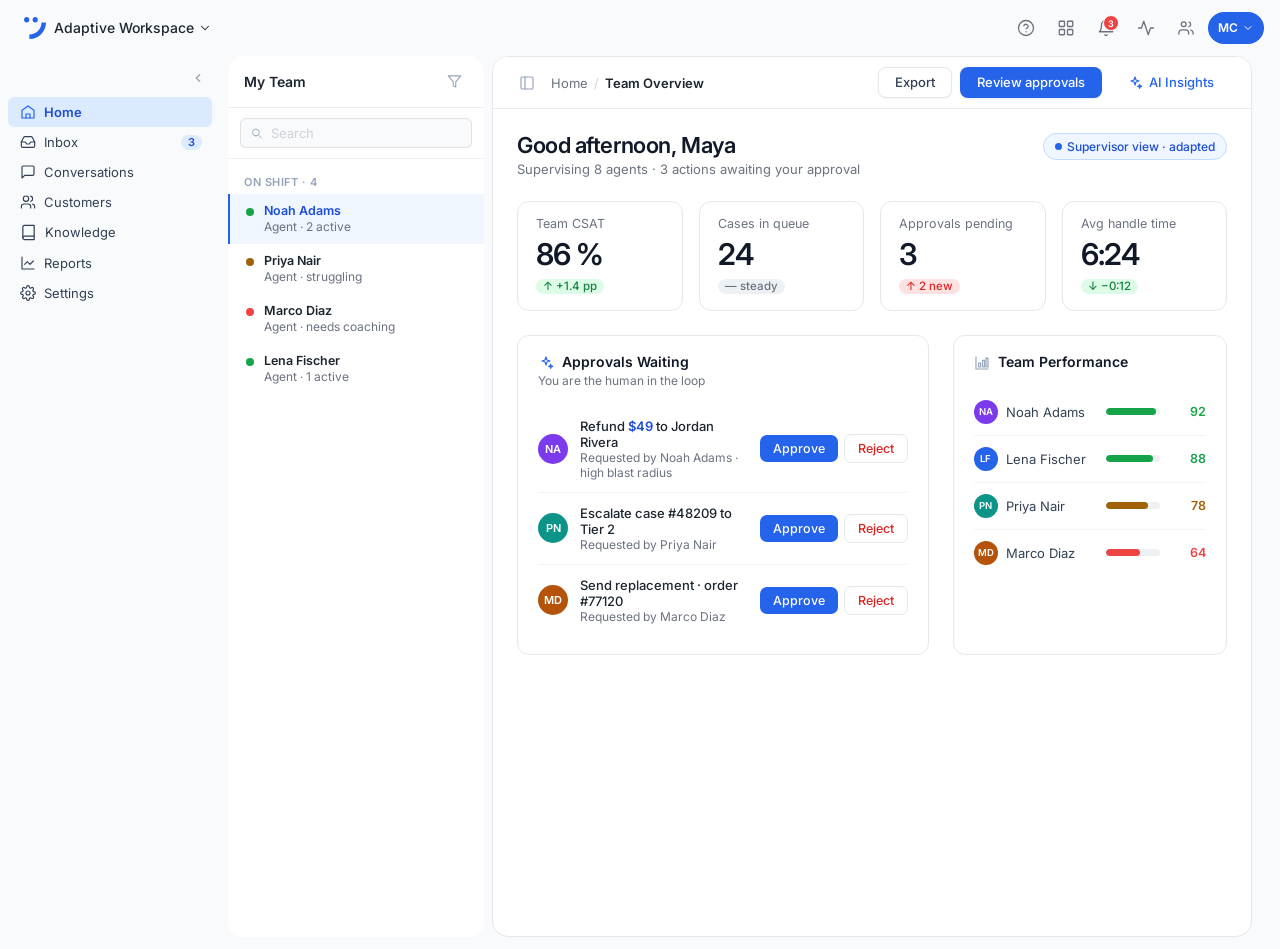
==== prototype/adaptive-workspace-cea.html @ 00467878 "Add UX Master persona + Adaptation Observatory to CEA prototype - prototype/adaptive-workspace-cea.h" ====
<!DOCTYPE html>
<html lang="en">
<head>
<meta charset="UTF-8" />
<meta name="viewport" content="width=device-width, initial-scale=1.0" />
<title>CEA · Adaptive Workspace</title>
<style>
@import url("https://fonts.googleapis.com/css2?family=Inter:wght@400;500;600;700&display=swap");

:root {
  --color-bg-surface-shell: rgb(249,250,251);
  --slate-50:#F8FAFC; --slate-100:#EEF1F4; --slate-200:#E5E7EB; --slate-300:#CBD2D9;
  --slate-400:#94A3B8; --slate-500:#6B7280; --slate-600:#475569; --slate-700:#334155; --slate-800:rgb(29,38,48);
  --blue-50:#EFF6FF; --blue-100:#DBEAFE; --blue-200:#BFDBFE; --blue-400:#60A5FA;
  --blue-600:#2563EB; --blue-700:#1D4ED8; --blue-800:#1E40AF;
  --green-100:#DCFCE7; --green-600:#16A34A; --green-700:#15803D;
  --red-100:#FEE2E2; --red-400:#F87171; --red-500:#EF4444; --red-600:#DC2626;
  --yellow-100:#FEF9C3; --yellow-700:#A16207;
}
*, *::before, *::after { box-sizing: border-box; margin: 0; padding: 0; }
html, body { height: 100%; font-family: Inter, sans-serif; font-size: 13px; line-height: 1.5; background: var(--slate-400); color: var(--slate-800); -webkit-font-smoothing: antialiased; }
@media (prefers-reduced-motion: reduce) { *, *::before, *::after { animation-duration:0.01ms!important; transition-duration:0.01ms!important; } }
.sr-only { position:absolute; width:1px; height:1px; padding:0; margin:-1px; overflow:hidden; clip:rect(0,0,0,0); white-space:nowrap; border:0; }
button { font-family: inherit; }
:focus-visible { outline: none; box-shadow: 0 0 0 2px rgba(37,99,235,0.35); border-radius: 6px; }

/* App shell */
.app { min-height: 100vh; background: var(--color-bg-surface-shell); display: flex; flex-direction: column; }
.topbar { height: 56px; background: var(--color-bg-surface-shell); display: flex; align-items: center; padding: 0 16px; flex-shrink: 0; z-index: 200; }
.topbar-brand { display:flex; align-items:center; gap:8px; cursor:pointer; padding:6px 8px; border-radius:6px; transition:background 80ms; }
.topbar-brand:hover { background: rgba(0,0,0,0.04); }
.topbar-product-name { font: 500 14px/1 Inter; color: var(--slate-800); display:flex; align-items:center; gap:4px; }
.topbar-spacer { flex: 1; }
.topbar-actions { display:flex; align-items:center; gap:4px; }
.tb-btn { width:36px; height:36px; border-radius:8px; border:none; background:transparent; display:flex; align-items:center; justify-content:center; cursor:pointer; color:var(--slate-500); position:relative; transition:background 80ms; }
.tb-btn:hover { background: rgba(0,0,0,0.05); }
.tb-badge { position:absolute; top:5px; right:5px; min-width:16px; height:16px; border-radius:9999px; background:var(--red-500); color:#fff; font:600 9px/16px Inter; text-align:center; border:1.5px solid var(--color-bg-surface-shell); padding:0 3px; }
.tb-avatar { height:32px; border:none; border-radius:9999px; background:var(--blue-600); color:#fff; font:600 12px/32px Inter; padding:0 10px; cursor:pointer; display:flex; align-items:center; gap:4px; transition:background 80ms; }
.tb-avatar:hover { filter: brightness(0.92); }
.tb-avatar svg { transition: transform 140ms cubic-bezier(0.4,0,0.2,1); }
.user-menu.open .tb-avatar svg { transform: rotate(180deg); }

/* User switcher */
.user-menu { position: relative; }
.user-dropdown { position:absolute; top:42px; right:0; width:258px; background:#fff; border:1px solid var(--slate-200); border-radius:12px; box-shadow:0 10px 30px rgba(0,0,0,0.15); padding:6px; z-index:300; opacity:0; transform:translateY(-6px); pointer-events:none; transition:opacity 140ms cubic-bezier(0.4,0,0.2,1), transform 140ms cubic-bezier(0.4,0,0.2,1); }
.user-menu.open .user-dropdown { opacity:1; transform:translateY(0); pointer-events:auto; }
.dd-label { font:600 11px/1 Inter; letter-spacing:0.05em; text-transform:uppercase; color:var(--slate-400); padding:8px 10px 5px; }
.dd-user { display:flex; align-items:center; gap:10px; padding:8px 10px; border-radius:8px; cursor:pointer; border:none; background:none; width:100%; text-align:left; }
.dd-user:hover { background: var(--slate-50); }
.dd-ava { width:34px; height:34px; border-radius:9999px; display:grid; place-items:center; color:#fff; font:600 12px Inter; flex-shrink:0; }
.dd-info { flex:1; min-width:0; display:flex; flex-direction:column; gap:1px; }
.dd-name { font:500 13px/1.3 Inter; color:var(--slate-800); }
.dd-role { font:400 12px/1.3 Inter; color:var(--slate-500); }
.dd-check { color:var(--blue-600); display:none; flex-shrink:0; }
.dd-user.active .dd-check { display:inline-flex; }
.dd-user.active .dd-name { color:var(--blue-700); font-weight:600; }

/* Shell row */
.shell { flex:1; display:flex; overflow:hidden; min-height:0; padding:0 12px 0 0; gap:8px; }
.main-nav-expanded { width:220px; background:var(--color-bg-surface-shell); display:flex; flex-direction:column; padding:8px 0 12px; flex-shrink:0; overflow:hidden; gap:1px; transition:width 220ms cubic-bezier(0.4,0,0.2,1); }
.main-nav-expanded.nav-collapsed { width:56px; }
.main-nav-expanded.nav-collapsed .nav-label { display:none; }
.main-nav-expanded.nav-collapsed .nav-row { justify-content:center; padding:8px 0; margin:0 6px; }
.main-nav-expanded.nav-collapsed .nav-count { display:none; }
.nav-exp-toggle { align-self:flex-end; margin-right:8px; margin-bottom:4px; width:28px; height:28px; border-radius:6px; border:none; background:transparent; color:var(--slate-400); display:flex; align-items:center; justify-content:center; cursor:pointer; transition:background 80ms; }
.nav-exp-toggle:hover { background: rgba(0,0,0,0.05); }
.nav-exp-toggle svg { transition: transform 220ms cubic-bezier(0.4,0,0.2,1); }
.main-nav-expanded.nav-collapsed .nav-exp-toggle { align-self:center; margin-right:0; }
.main-nav-expanded.nav-collapsed .nav-exp-toggle svg { transform: rotate(180deg); }
.nav-row { display:flex; align-items:center; gap:8px; padding:7px 10px 7px 12px; margin:0 8px; border-radius:6px; cursor:pointer; font:400 13px/1 Inter; color:var(--slate-700); transition:background 80ms; border:none; background:transparent; width:calc(100% - 16px); text-align:left; }
.nav-row:hover { background: rgba(0,0,0,0.04); }
.nav-row.active { background:var(--blue-100); color:var(--blue-700); font-weight:600; }
.nav-row.active svg { color: var(--blue-600); }
.nav-row .nav-count { margin-left:auto; font:600 11px/1 Inter; background:var(--blue-100); color:var(--blue-700); padding:2px 7px; border-radius:9999px; }
.nav-row.active .nav-count { background: var(--blue-200); }

/* Secondary nav */
.secondary-nav { width:256px; background:#fff; border-radius:16px; display:flex; flex-direction:column; flex-shrink:0; overflow:hidden; margin-bottom:12px; transition:width 220ms cubic-bezier(0.4,0,0.2,1); }
.secondary-nav.sec-hidden { width:0; margin:0; }
.sec-header { height:52px; padding:0 16px; display:flex; align-items:center; justify-content:space-between; border-bottom:1px solid rgba(0,0,0,0.07); flex-shrink:0; }
.sec-title { font:600 14px/1 Inter; color:var(--slate-800); white-space:nowrap; }
.sec-header-btn { width:28px; height:28px; border-radius:6px; border:none; background:transparent; color:var(--slate-400); display:flex; align-items:center; justify-content:center; cursor:pointer; transition:background 80ms; }
.sec-header-btn:hover { background: rgba(0,0,0,0.05); }
.sec-search { padding:10px 12px; border-bottom:1px solid rgba(0,0,0,0.06); flex-shrink:0; }
.sec-search-inner { display:flex; align-items:center; gap:8px; background:var(--slate-50); border:1px solid rgba(0,0,0,0.1); border-radius:6px; padding:6px 10px; }
.sec-search-inner input { border:none; outline:none; background:transparent; font:400 13px Inter; color:var(--slate-700); width:100%; }
.sec-search-inner input::placeholder { color: var(--slate-300); }
.sec-body { flex:1; overflow-y:auto; padding:8px 0; }
.sec-group { font:600 11px/1 Inter; letter-spacing:0.05em; text-transform:uppercase; color:var(--slate-400); padding:10px 16px 6px; }
.case-item { display:flex; gap:10px; align-items:flex-start; padding:9px 16px; cursor:pointer; transition:background 80ms; border-left:2px solid transparent; }
.case-item:hover { background:var(--slate-50); }
.case-item.active { background:var(--blue-50); border-left-color:var(--blue-600); }
.case-dot { width:8px; height:8px; border-radius:9999px; margin-top:5px; flex-shrink:0; background:var(--slate-300); }
.case-dot.hot { background:var(--red-500); }
.case-dot.warm { background:var(--yellow-700); }
.case-dot.ok { background:var(--green-600); }
.case-main { min-width:0; }
.case-id { font:600 12.5px/1.3 Inter; color:var(--slate-800); }
.case-item.active .case-id { color:var(--blue-700); }
.case-desc { font:400 12px/1.3 Inter; color:var(--slate-500); white-space:nowrap; overflow:hidden; text-overflow:ellipsis; }
.sec-lite { display:flex; align-items:center; gap:8px; padding:9px 16px; font:400 13px Inter; color:var(--slate-700); cursor:pointer; border-left:2px solid transparent; }
.sec-lite:hover { background:var(--slate-50); }
.sec-lite.active { background:var(--blue-50); color:var(--blue-700); font-weight:500; border-left-color:var(--blue-600); }
.sec-lite svg { color:var(--slate-400); flex-shrink:0; }
.sec-lite.active svg { color:var(--blue-600); }

/* Content area */
.content-area { flex:1; display:flex; flex-direction:column; overflow:hidden; min-width:0; background:#fff; border-radius:16px; border:1px solid var(--slate-200); margin-bottom:12px; }
.breadcrumb-bar { height:52px; background:#fff; border-bottom:1px solid rgba(0,0,0,0.08); display:flex; align-items:center; padding:0 20px; gap:10px; flex-shrink:0; }
.panel-toggle-btn { width:28px; height:28px; border-radius:6px; border:none; background:transparent; color:var(--slate-400); display:flex; align-items:center; justify-content:center; cursor:pointer; transition:background 80ms; flex-shrink:0; }
.panel-toggle-btn:hover { background: rgba(0,0,0,0.05); }
.breadcrumb-path { display:flex; align-items:center; gap:6px; font:400 13px Inter; color:var(--slate-500); white-space:nowrap; }
.breadcrumb-path .sep { color:var(--slate-300); }
.breadcrumb-path .current { font-weight:600; color:var(--slate-800); }
.breadcrumb-path a { color:var(--slate-500); text-decoration:none; cursor:pointer; }
.breadcrumb-path a:hover { color: var(--blue-600); }
.breadcrumb-spacer { flex:1; }
.page-actions { display:flex; gap:8px; align-items:center; }
.btn { display:inline-flex; align-items:center; gap:6px; padding:8px 16px; border-radius:8px; font:500 13px/1 Inter; cursor:pointer; transition:background 80ms,border-color 80ms,color 80ms; border:none; white-space:nowrap; }
.btn-outline { background:#fff; color:var(--slate-700); border:1px solid var(--slate-200); box-shadow:0 1px 2px rgba(0,0,0,0.05); }
.btn-outline:hover { background: var(--slate-50); }
.btn-primary { background:var(--blue-600); color:#fff; border:1px solid transparent; box-shadow:0 1px 2px rgba(0,0,0,0.08); }
.btn-primary:hover { background: var(--blue-700); }
.btn-ghost { background:transparent; color:var(--blue-600); border:1px solid transparent; }
.btn-ghost:hover { background: var(--blue-50); }
.btn.applied { background:var(--green-100); color:var(--green-700); border-color:transparent; box-shadow:none; pointer-events:none; }
.content-body { flex:1; overflow-y:auto; padding:24px 24px 32px; }

/* Persona view + morph */
.persona-view { display:flex; flex-direction:column; gap:24px; transition:opacity 180ms cubic-bezier(0.4,0,0.2,1), transform 180ms cubic-bezier(0.4,0,0.2,1); }
.persona-view.morphing { opacity:0; transform:translateY(10px); }

/* Hero */
.hero { display:flex; align-items:flex-start; justify-content:space-between; gap:16px; flex-wrap:wrap; }
.hero h1 { font:600 22px/1.1 Inter; color:#111827; letter-spacing:-0.02em; }
.hero .sub { font:400 13px Inter; color:var(--slate-500); margin-top:4px; }
.ai-badge { display:inline-flex; align-items:center; gap:5px; padding:5px 11px; border-radius:9999px; background:var(--blue-50); color:var(--blue-700); border:1px solid var(--blue-200); font:500 12px Inter; white-space:nowrap; }
.ai-badge .pulse { width:7px; height:7px; border-radius:50%; background:var(--blue-600); animation:pulse 2s cubic-bezier(0.4,0,0.2,1) infinite; }
@keyframes pulse { 0%,100%{opacity:1; transform:scale(1);} 50%{opacity:.35; transform:scale(.6);} }

/* Cards */
.card { background:#fff; border:1px solid var(--slate-200); border-radius:12px; overflow:hidden; }
.card-header { padding:18px 20px 0; display:flex; align-items:flex-start; justify-content:space-between; margin-bottom:4px; }
.card-title { font:600 14px/1.2 Inter; color:#111827; display:flex; align-items:center; gap:8px; }
.card-title .spark { color:var(--blue-600); display:inline-flex; }
.card-sub { font:400 12px Inter; color:var(--slate-500); margin-top:2px; }
.card-body { padding:14px 20px 18px; }
.two-col { display:grid; grid-template-columns:1fr 1fr; gap:24px; }
.two-col-wide { display:grid; grid-template-columns:1.5fr 1fr; gap:24px; }
@media (max-width:1180px){ .two-col, .two-col-wide { grid-template-columns:1fr; } }
.link { color:var(--blue-700); text-decoration:none; cursor:pointer; font:400 12.5px Inter; }
.link:hover { text-decoration:underline; }

/* KPI tiles */
.kpi-row { display:flex; gap:16px; flex-wrap:wrap; }
.kpi-tile { flex:1; min-width:148px; background:#fff; border:1px solid var(--slate-200); border-radius:12px; padding:16px 18px; display:flex; flex-direction:column; }
.kpi-title { font:400 12.5px/1 Inter; color:var(--slate-500); margin-bottom:8px; }
.kpi-value { font:600 30px/1 Inter; letter-spacing:-0.03em; color:#111827; }
.kpi-trend { display:inline-flex; align-items:center; gap:3px; font:500 11.5px/1 Inter; padding:2px 7px; border-radius:9999px; margin-top:10px; align-self:flex-start; }
.kpi-trend.good { background:var(--green-100); color:var(--green-700); }
.kpi-trend.bad { background:var(--red-100); color:var(--red-600); }
.kpi-trend.neutral { background:var(--slate-100); color:var(--slate-500); }

/* Work path */
.wp-stepper { display:flex; gap:12px; flex-wrap:wrap; }
.wp-step { flex:1 1 0; min-width:130px; display:flex; align-items:center; gap:12px; padding:13px 15px; border:1px solid var(--slate-200); border-radius:12px; background:#fff; color:var(--slate-500); text-align:left; cursor:pointer; transition:all 200ms cubic-bezier(0.4,0,0.2,1); }
.wp-marker { width:26px; height:26px; flex-shrink:0; border-radius:50%; display:grid; place-items:center; font:600 12px Inter; border:1.5px solid currentColor; color:var(--slate-400); }
.wp-idx { font:400 11px Inter; color:var(--slate-400); }
.wp-label { font:500 13px/1.25 Inter; }
.wp-step.done .wp-marker { background:var(--green-100); border-color:var(--green-600); color:var(--green-700); }
.wp-step.done .wp-label { color:var(--slate-800); }
.wp-step.active { border-color:var(--blue-600); background:var(--blue-50); box-shadow:inset 0 0 0 1px var(--blue-600); }
.wp-step.active .wp-marker { background:var(--blue-600); border-color:var(--blue-600); color:#fff; }
.wp-step.active .wp-label { color:var(--blue-700); font-weight:600; }

/* Suggestions */
.sg { display:flex; align-items:center; gap:12px; padding:11px 10px; border-radius:10px; transition:background 80ms; }
.sg + .sg { margin-top:2px; }
.sg:hover { background:var(--slate-50); }
.sg-icon { width:36px; height:36px; flex-shrink:0; border-radius:8px; display:grid; place-items:center; background:var(--blue-50); color:var(--blue-600); }
.sg-body { flex:1; min-width:0; }
.sg-title { font:500 13px/1.3 Inter; color:var(--slate-800); }
.sg-meta { font:400 12px/1.3 Inter; color:var(--slate-500); display:flex; align-items:center; gap:5px; }
.sg-meta.good { color:var(--green-700); }
.sg-more { margin-top:8px; padding-left:10px; }

/* Relevant info */
.ir { display:flex; align-items:center; gap:12px; padding:11px 6px; width:100%; text-align:left; background:none; border:none; cursor:pointer; font:400 13px Inter; color:var(--slate-700); transition:background 80ms; border-radius:8px; }
.ir + .ir { border-top:1px solid #F3F4F6; }
.ir:hover { background:var(--slate-50); }
.ir .lead { color:var(--slate-400); display:inline-flex; flex-shrink:0; }
.ir .count { color:var(--slate-400); font-weight:500; }
.ir .chev { margin-left:auto; color:var(--slate-300); display:inline-flex; }

/* Automations */
.au { display:flex; align-items:center; gap:12px; padding:11px 0; }
.au + .au { border-top:1px solid #F3F4F6; }
.au-name { flex:1; font:400 13px Inter; color:var(--slate-700); }
.stx { display:inline-flex; align-items:center; gap:5px; font:500 12px Inter; padding:3px 10px; border-radius:9999px; }
.stx.ok { background:var(--green-100); color:var(--green-700); }
.stx.run { background:var(--blue-50); color:var(--blue-700); }
.spin { display:inline-flex; animation:spin 1.1s linear infinite; }
@keyframes spin { to { transform: rotate(360deg); } }

/* Quick actions */
.qa-grid { display:grid; grid-template-columns:repeat(4,1fr); gap:12px; }
.qa { display:flex; flex-direction:column; align-items:center; gap:8px; padding:15px 8px; border:1px solid var(--slate-200); border-radius:10px; background:#fff; color:var(--slate-700); font:500 12px Inter; cursor:pointer; transition:all 80ms; }
.qa svg { color:var(--blue-600); }
.qa:hover { border-color:var(--blue-600); background:var(--blue-50); transform:translateY(-1px); }

/* Approvals */
.apr { display:flex; align-items:center; gap:12px; padding:12px 0; }
.apr + .apr { border-top:1px solid #F3F4F6; }
.apr-ava { width:30px; height:30px; border-radius:9999px; display:grid; place-items:center; color:#fff; font:600 11px Inter; flex-shrink:0; }
.apr-body { flex:1; min-width:0; }
.apr-title { font:500 13px Inter; color:var(--slate-800); }
.apr-title b { color:var(--blue-700); font-weight:600; }
.apr-meta { font:400 12px Inter; color:var(--slate-500); }
.apr-actions { display:flex; gap:6px; flex-shrink:0; align-items:center; }
.apr-decided { font:500 12px Inter; padding:4px 11px; border-radius:9999px; }
.apr-decided.ok { background:var(--green-100); color:var(--green-700); }
.apr-decided.no { background:var(--red-100); color:var(--red-600); }
.btn-sm { padding:6px 13px; font:500 12.5px Inter; border-radius:7px; border:none; cursor:pointer; }
.btn-approve { background:var(--blue-600); color:#fff; }
.btn-approve:hover { background:var(--blue-700); }
.btn-reject { background:#fff; color:var(--red-600); border:1px solid var(--slate-200); }
.btn-reject:hover { background:var(--red-100); }

/* Team performance */
.team-row { display:flex; align-items:center; gap:12px; padding:11px 0; }
.team-row + .team-row { border-top:1px solid #F3F4F6; }
.team-name { flex:0 0 120px; display:flex; align-items:center; gap:8px; font:400 13px Inter; color:var(--slate-700); white-space:nowrap; }
.team-ava { width:24px; height:24px; border-radius:9999px; display:grid; place-items:center; color:#fff; font:600 9.5px Inter; flex-shrink:0; }
.team-bar-bg { flex:1; height:7px; background:var(--slate-100); border-radius:9999px; overflow:hidden; }
.team-bar-fill { height:100%; border-radius:9999px; }
.team-score { flex:0 0 34px; text-align:right; font:600 12.5px Inter; }

/* Chart + topics */
.chart-legend { display:flex; gap:16px; margin-bottom:10px; }
.legend-item { display:flex; align-items:center; gap:5px; font:400 12px Inter; color:var(--slate-500); }
.legend-dot { width:10px; height:10px; border-radius:9999px; }
.topic-list { display:flex; flex-direction:column; gap:11px; }
.topic-row { display:flex; align-items:center; gap:10px; }
.topic-name { font:400 12.5px Inter; color:var(--slate-700); flex:0 0 120px; white-space:nowrap; overflow:hidden; text-overflow:ellipsis; }
.topic-bar-bg { flex:1; height:7px; background:var(--slate-100); border-radius:9999px; overflow:hidden; }
.topic-bar-fill { height:100%; border-radius:9999px; background:var(--blue-400); }
.topic-count { font:400 11.5px Inter; color:var(--slate-400); flex:0 0 44px; text-align:right; }
.topic-delta { font:500 11px Inter; padding:1.5px 6px; border-radius:9999px; }
.topic-delta.up { background:var(--red-100); color:var(--red-600); }
.topic-delta.dn { background:var(--green-100); color:var(--green-700); }
.topic-delta.flat { background:var(--slate-100); color:var(--slate-500); }

/* Interactions table */
table { width:100%; border-collapse:collapse; }
th { font:500 11px/1 Inter; color:var(--slate-500); text-align:left; padding:0 12px 10px; border-bottom:1px solid var(--slate-200); text-transform:uppercase; letter-spacing:0.05em; }
td { font:400 13px/1.4 Inter; color:var(--slate-700); padding:11px 12px; border-bottom:1px solid #F3F4F6; }
tr:last-child td { border-bottom:none; }
.snt { display:inline-flex; align-items:center; padding:2px 9px; border-radius:9999px; font:500 11.5px Inter; }
.snt-pos { background:var(--green-100); color:var(--green-700); }
.snt-neg { background:var(--red-100); color:var(--red-600); }
.snt-neu { background:var(--slate-100); color:var(--slate-500); }
.qab { display:inline-flex; padding:2px 8px; border-radius:6px; font:500 12px Inter; }
.qab-hi { background:var(--green-100); color:var(--green-700); }
.qab-mid { background:var(--yellow-100); color:var(--yellow-700); }
.qab-lo { background:var(--red-100); color:var(--red-600); }
.mono { font-family: ui-monospace, Menlo, monospace; color:var(--blue-700); }

/* Admin config */
.cfg { display:flex; align-items:center; gap:16px; padding:14px 0; }
.cfg + .cfg { border-top:1px solid #F3F4F6; }
.cfg-body { flex:1; min-width:0; }
.cfg-title { font:500 13px Inter; color:var(--slate-800); }
.cfg-desc { font:400 12px Inter; color:var(--slate-500); margin-top:1px; }
.switch { width:38px; height:22px; border-radius:9999px; background:var(--slate-300); border:none; position:relative; cursor:pointer; flex-shrink:0; transition:background 140ms; }
.switch::after { content:""; position:absolute; top:2px; left:2px; width:18px; height:18px; border-radius:50%; background:#fff; transition:transform 140ms; box-shadow:0 1px 2px rgba(0,0,0,0.2); }
.switch.on { background:var(--blue-600); }
.switch.on::after { transform:translateX(16px); }
.seg { display:inline-flex; background:var(--slate-100); border-radius:8px; padding:2px; gap:2px; flex-shrink:0; }
.seg-btn { border:none; background:none; padding:5px 10px; border-radius:6px; font:500 12px Inter; color:var(--slate-600); cursor:pointer; white-space:nowrap; }
.seg-btn.on { background:#fff; color:var(--blue-700); box-shadow:0 1px 2px rgba(0,0,0,0.08); }
.role-tag { font:500 11.5px Inter; padding:2px 9px; border-radius:9999px; background:var(--slate-100); color:var(--slate-600); }

/* AI panel */
.ai-panel { width:320px; background:#fff; border-radius:16px; display:flex; flex-direction:column; flex-shrink:0; overflow:hidden; margin-bottom:12px; transition:width 220ms cubic-bezier(0.4,0,0.2,1); }
.ai-panel.ai-hidden { width:0; margin:0; }
.ai-panel-header { height:52px; padding:0 16px; display:flex; align-items:center; justify-content:space-between; border-bottom:1px solid rgba(0,0,0,0.08); flex-shrink:0; }
.ai-panel-title { font:600 14px/1 Inter; color:var(--slate-800); }
.ai-panel-close { width:28px; height:28px; border-radius:6px; border:none; background:transparent; color:var(--slate-400); display:flex; align-items:center; justify-content:center; cursor:pointer; }
.ai-panel-close:hover { background: rgba(0,0,0,0.05); }
.ai-chat { flex:1; padding:14px; display:flex; flex-direction:column; gap:10px; overflow-y:auto; }
.ai-msg-user { align-self:flex-end; max-width:80%; background:var(--blue-100); color:var(--slate-800); border-radius:12px 12px 2px 12px; padding:10px 12px; font:400 12.5px/1.5 Inter; }
.ai-msg-bot { align-self:flex-start; max-width:88%; display:flex; gap:8px; }
.ai-bot-icon { width:24px; height:24px; border-radius:6px; background:var(--blue-600); display:flex; align-items:center; justify-content:center; color:#fff; flex-shrink:0; margin-top:2px; }
.ai-msg-bot-text { background:var(--slate-50); border:1px solid rgba(0,0,0,0.07); border-radius:2px 12px 12px 12px; padding:10px 12px; font:400 12.5px/1.5 Inter; color:var(--slate-700); }
.ai-composer { padding:12px 14px; border-top:1px solid rgba(0,0,0,0.07); flex-shrink:0; }
.ai-composer-inner { display:flex; align-items:center; gap:8px; border:1px solid rgba(0,0,0,0.14); border-radius:8px; padding:8px 12px; background:#fff; }
.ai-composer-inner input { flex:1; border:none; outline:none; font:400 13px Inter; color:var(--slate-700); background:transparent; }
.ai-composer-inner input::placeholder { color: var(--slate-300); }
.ai-send-btn { width:30px; height:30px; border-radius:6px; border:none; background:var(--blue-600); color:#fff; display:flex; align-items:center; justify-content:center; cursor:pointer; flex-shrink:0; }
.ai-send-btn:hover { background: var(--blue-700); }

/* Generic list rows (tab views) */
.li { display:flex; align-items:center; gap:12px; padding:12px 4px; }
.li + .li { border-top:1px solid #F3F4F6; }
.li-ava { width:32px; height:32px; border-radius:9999px; display:grid; place-items:center; color:#fff; font:600 11px Inter; flex-shrink:0; }
.li-ib { width:32px; height:32px; border-radius:8px; display:grid; place-items:center; background:var(--blue-50); color:var(--blue-600); flex-shrink:0; }
.li-body { flex:1; min-width:0; }
.li-title { font:500 13px/1.3 Inter; color:var(--slate-800); }
.li-meta { font:400 12px/1.3 Inter; color:var(--slate-500); }
.li-right { font:400 12px Inter; color:var(--slate-400); flex-shrink:0; text-align:right; }

/* Shared-file split view */
.tb-btn.on { background: var(--blue-100); color: var(--blue-700); }
.content-body.shared { padding:0; overflow:hidden; }
.content-body.shared .persona-view { height:100%; gap:0; }
.shared { display:flex; flex-direction:column; height:100%; }
.shared-bar { display:flex; align-items:center; gap:16px; padding:11px 20px; border-bottom:1px solid var(--slate-200); background:var(--blue-50); flex-wrap:wrap; flex-shrink:0; }
.shared-file { font:600 13px Inter; color:var(--slate-800); display:flex; align-items:center; gap:8px; }
.shared-file svg { color:var(--blue-600); }
.shared-caption { flex:1; text-align:center; font:600 12.5px Inter; color:var(--blue-700); min-width:180px; }
.shared-present { display:flex; align-items:center; }
.shared-present .pa { width:26px; height:26px; border-radius:9999px; display:grid; place-items:center; color:#fff; font:600 10px Inter; border:2px solid var(--blue-50); }
.split { flex:1; display:flex; overflow:hidden; min-height:0; }
.split-pane { flex:1; min-width:0; display:flex; flex-direction:column; border-right:1px solid var(--slate-200); }
.split-pane:last-child { border-right:none; }
.pane-presence { height:48px; display:flex; align-items:center; gap:10px; padding:0 18px; border-bottom:1px solid var(--slate-200); background:#fff; flex-shrink:0; }
.presence-avatars { display:flex; }
.presence-avatars .pa { width:26px; height:26px; border-radius:9999px; display:grid; place-items:center; color:#fff; font:600 10px Inter; border:2px solid #fff; }
.presence-avatars .pa + .pa { margin-left:-8px; }
.presence-avatars .pa.dim { opacity:0.38; }
.pane-who { font:600 12.5px Inter; color:var(--slate-800); }
.pane-who span { font-weight:400; color:var(--slate-500); }
.pane-role-tag { margin-left:auto; display:inline-flex; align-items:center; gap:4px; font:500 11px Inter; padding:3px 9px; border-radius:9999px; }
.pane-body { flex:1; overflow-y:auto; padding:18px; display:flex; flex-direction:column; gap:14px; background:var(--color-bg-surface-shell); }
.pcard { border:1px solid var(--slate-200); border-radius:10px; padding:14px 16px; background:#fff; }
.pcard-title { font:600 12.5px Inter; color:#111827; margin-bottom:10px; display:flex; align-items:center; gap:6px; }
.pcard-title .spark { color:var(--blue-600); display:inline-flex; }
.mini-kpis { display:grid; grid-template-columns:repeat(2,1fr); gap:10px; }
.mini-kpi { border:1px solid var(--slate-200); border-radius:10px; padding:11px 13px; background:#fff; }
.mini-kpi .v { font:600 20px/1 Inter; color:#111827; }
.mini-kpi .l { font:400 11.5px Inter; color:var(--slate-500); margin-top:4px; }
@media (max-width:820px){ .split{flex-direction:column; overflow-y:auto} .split-pane{border-right:none; border-bottom:1px solid var(--slate-200)} }

/* Telemetry · Live Signal panel */
.tele-panel { width:330px; background:#fff; border-radius:16px; display:flex; flex-direction:column; flex-shrink:0; overflow:hidden; margin-bottom:12px; transition:width 220ms cubic-bezier(0.4,0,0.2,1); }
.tele-panel.tele-hidden { width:0; margin:0; }
.tele-header { height:52px; padding:0 16px; display:flex; align-items:center; justify-content:space-between; border-bottom:1px solid rgba(0,0,0,0.08); flex-shrink:0; }
.tele-title { font:600 14px/1 Inter; color:var(--slate-800); display:flex; align-items:center; gap:8px; white-space:nowrap; }
.tele-title .live { width:8px; height:8px; border-radius:50%; background:var(--green-600); animation:pulse 1.6s cubic-bezier(0.4,0,0.2,1) infinite; }
.tele-close { width:28px; height:28px; border-radius:6px; border:none; background:transparent; color:var(--slate-400); display:flex; align-items:center; justify-content:center; cursor:pointer; }
.tele-close:hover { background:rgba(0,0,0,0.05); }
.tele-counters { padding:14px; display:flex; flex-direction:column; gap:10px; border-bottom:1px solid rgba(0,0,0,0.06); flex-shrink:0; }
.ti-tile { border:1px solid var(--slate-200); border-radius:12px; padding:12px 16px; text-align:center; }
.ti-tile.bump { animation:tibump 420ms cubic-bezier(0.4,0,0.2,1); }
@keyframes tibump { 0%{transform:scale(1)} 40%{transform:scale(1.05)} 100%{transform:scale(1)} }
.ti-label { font:600 11px/1 Inter; letter-spacing:0.06em; text-transform:uppercase; color:var(--slate-400); }
.ti-value { font:600 42px/1 Inter; color:var(--blue-700); letter-spacing:-0.03em; margin:6px 0 4px; }
.ti-sub { font:400 11px/1.3 Inter; color:var(--slate-400); }
.tele-mini { display:grid; grid-template-columns:1fr 1fr; gap:10px; }
.tele-box { border:1px solid var(--slate-200); border-radius:10px; padding:10px 12px; }
.tele-box .l { font:600 10px/1 Inter; letter-spacing:0.05em; text-transform:uppercase; color:var(--slate-400); margin-bottom:8px; }
.aer-bars { display:flex; height:8px; border-radius:9999px; overflow:hidden; background:var(--slate-100); }
.aer-a{ background:var(--green-600); } .aer-e{ background:var(--yellow-700); } .aer-r{ background:var(--red-500); }
.aer-legend { margin-top:7px; font:600 11px Inter; color:var(--slate-500); }
.adapt-val { font:600 22px/1 Inter; color:#111827; }
.autonomy-chip { display:flex; align-items:center; justify-content:center; gap:6px; padding:8px; border-radius:9999px; font:600 11px Inter; letter-spacing:0.04em; text-transform:uppercase; transition:background 200ms; }
.autonomy-chip.req { background:var(--slate-100); color:var(--slate-600); }
.autonomy-chip.notify { background:var(--green-100); color:var(--green-700); }
.tele-stream { flex:1; overflow-y:auto; padding:8px 14px 14px; }
.tele-streamlabel { font:600 10px/1 Inter; letter-spacing:0.06em; text-transform:uppercase; color:var(--slate-400); padding:8px 0; position:sticky; top:0; background:#fff; }
.ev { display:flex; align-items:center; gap:9px; padding:7px 0; border-bottom:1px solid #F6F7F8; animation:evin 320ms cubic-bezier(0.4,0,0.2,1); }
@keyframes evin { from{opacity:0; transform:translateX(-6px)} to{opacity:1; transform:none} }
.ev-dot { width:7px; height:7px; border-radius:50%; flex-shrink:0; }
.ev-name { font:500 12px/1.2 Inter; color:var(--slate-800); }
.ev-comp { font:400 11px/1.2 Inter; color:var(--slate-500); }
.ev-user { font:700 8.5px Inter; padding:2px 6px; border-radius:9999px; color:#fff; flex-shrink:0; }
.ev-time { font:400 10px Inter; color:var(--slate-400); flex-shrink:0; min-width:26px; text-align:right; }

/* Toast */
.toast-wrap { position:fixed; bottom:24px; left:50%; transform:translateX(-50%); display:flex; flex-direction:column; gap:8px; z-index:500; align-items:center; }
.toast { display:flex; align-items:center; gap:12px; background:var(--slate-800); color:#fff; padding:11px 12px 11px 16px; border-radius:10px; font:400 13px Inter; box-shadow:0 8px 24px rgba(0,0,0,0.22); animation:toastIn 260ms cubic-bezier(0.4,0,0.2,1); }
.toast .ok { color:#5AC368; display:inline-flex; }
.toast .undo { background:rgba(255,255,255,0.14); color:#fff; border:none; padding:5px 12px; border-radius:6px; font:600 12px Inter; cursor:pointer; }
.toast .undo:hover { background: rgba(255,255,255,0.26); }
@keyframes toastIn { from{opacity:0; transform:translateY(12px);} to{opacity:1; transform:translateY(0);} }
.toast.out { animation:toastOut 220ms cubic-bezier(0.4,0,0.2,1) forwards; }
@keyframes toastOut { to { opacity:0; transform:translateY(12px); } }
</style>
</head>
<body>
<h2 class="sr-only">CEA Adaptive Workspace — the interface reshapes itself per person; switch users from the top-right avatar to see the supervisor, agent, analyst, and admin views.</h2>

<div class="app">
  <header class="topbar">
    <div class="topbar-brand">
      <svg width="22" height="22" viewBox="0 0 57.381 57.108" fill="rgb(37,99,235)" aria-hidden="true"><path fill-rule="evenodd" d="M 56.689 13.897 C 57.04 13.898 57.321 14.159 57.354 14.496 C 57.37 14.554 57.382 14.614 57.381 14.677 C 57.021 37.915 38.064 56.752 14.677 57.108 C 14.327 57.112 14.039 56.845 14.006 56.505 C 13.991 56.45 13.981 56.392 13.981 56.332 L 13.981 46.15 C 13.982 45.787 14.279 45.493 14.646 45.485 C 31.655 45.137 45.424 31.454 45.776 14.555 C 45.784 14.187 46.078 13.894 46.445 13.894 L 56.689 13.897 Z M 6.992 0 C 10.854 0 13.984 3.111 13.984 6.945 C 13.984 10.78 10.854 13.89 6.992 13.891 C 3.13 13.891 0 10.78 0 6.945 C 0 3.111 3.13 0 6.992 0 Z M 29.292 0 C 33.154 0 36.284 3.111 36.284 6.945 C 36.284 10.78 33.154 13.891 29.292 13.891 C 25.43 13.891 22.3 10.78 22.3 6.945 C 22.3 3.111 25.43 0 29.292 0 Z"/></svg>
      <span class="topbar-product-name">Adaptive Workspace<svg width="14" height="14" viewBox="0 0 24 24" fill="none" stroke="currentColor" stroke-width="1.75" stroke-linecap="round" stroke-linejoin="round" aria-hidden="true"><path d="M6 9l6 6 6-6"/></svg></span>
    </div>
    <div class="topbar-spacer"></div>
    <div class="topbar-actions">
      <button class="tb-btn" aria-label="Help"><svg width="18" height="18" viewBox="0 0 24 24" fill="none" stroke="currentColor" stroke-width="1.75" stroke-linecap="round" stroke-linejoin="round"><circle cx="12" cy="12" r="10"/><path d="M9.09 9a3 3 0 0 1 5.83 1c0 2-3 3-3 3M12 17h.01"/></svg></button>
      <button class="tb-btn" aria-label="Apps"><svg width="18" height="18" viewBox="0 0 24 24" fill="none" stroke="currentColor" stroke-width="1.75" stroke-linecap="round" stroke-linejoin="round"><rect x="3" y="3" width="7" height="7" rx="1"/><rect x="14" y="3" width="7" height="7" rx="1"/><rect x="3" y="14" width="7" height="7" rx="1"/><rect x="14" y="14" width="7" height="7" rx="1"/></svg></button>
      <button class="tb-btn" aria-label="Notifications"><svg width="18" height="18" viewBox="0 0 24 24" fill="none" stroke="currentColor" stroke-width="1.75" stroke-linecap="round" stroke-linejoin="round"><path d="M18 8a6 6 0 1 0-12 0c0 7-3 9-3 9h18s-3-2-3-9M13.73 21a2 2 0 0 1-3.46 0"/></svg><span class="tb-badge">3</span></button>
      <button class="tb-btn" id="teleBtn" aria-label="Live signal telemetry" title="Live signal · telemetry"><svg width="18" height="18" viewBox="0 0 24 24" fill="none" stroke="currentColor" stroke-width="1.75" stroke-linecap="round" stroke-linejoin="round"><polyline points="22 12 18 12 15 21 9 3 6 12 2 12"/></svg></button>
      <button class="tb-btn shared-file-btn" id="sharedBtn" aria-label="Shared file view" title="Shared file view"><svg width="18" height="18" viewBox="0 0 24 24" fill="none" stroke="currentColor" stroke-width="1.75" stroke-linecap="round" stroke-linejoin="round"><circle cx="9" cy="7" r="3.2"/><path d="M2.5 20v-1.5a4 4 0 0 1 4-4h5a4 4 0 0 1 4 4V20"/><path d="M16 4.2a3.2 3.2 0 0 1 0 6.1"/><path d="M21.5 20v-1.5a4 4 0 0 0-3-3.8"/></svg></button>
      <div class="user-menu" id="userMenu">
        <button class="tb-avatar" id="userBtn" aria-haspopup="menu" aria-expanded="false" title="Switch user"><span id="userInitials">MC</span><svg width="12" height="12" viewBox="0 0 24 24" fill="none" stroke="currentColor" stroke-width="2" stroke-linecap="round" stroke-linejoin="round" aria-hidden="true"><path d="M6 9l6 6 6-6"/></svg></button>
        <div class="user-dropdown" id="userDropdown" role="menu" aria-label="Switch user"></div>
      </div>
    </div>
  </header>

  <div class="shell">
    <nav class="main-nav-expanded" aria-label="Primary">
      <button class="nav-exp-toggle" title="Collapse navigation" aria-label="Collapse navigation"><svg width="14" height="14" viewBox="0 0 24 24" fill="none" stroke="currentColor" stroke-width="2" stroke-linecap="round" stroke-linejoin="round"><path d="M15 6l-6 6 6 6"/></svg></button>
      <div id="navItems"></div>
    </nav>

    <aside class="secondary-nav" aria-label="Context panel">
      <div class="sec-header"><span class="sec-title" id="secTitle">My Queue</span><button class="sec-header-btn" title="Filter" aria-label="Filter"><svg width="15" height="15" viewBox="0 0 24 24" fill="none" stroke="currentColor" stroke-width="1.75" stroke-linecap="round" stroke-linejoin="round"><path d="M22 3H2l8 9.46V19l4 2v-8.54L22 3z"/></svg></button></div>
      <div class="sec-search"><div class="sec-search-inner"><svg width="13" height="13" viewBox="0 0 24 24" fill="none" stroke="var(--slate-400)" stroke-width="1.75" stroke-linecap="round" stroke-linejoin="round"><path d="M21 21l-4.35-4.35M10 17a7 7 0 1 0 0-14 7 7 0 0 0 0 14z"/></svg><input type="text" id="secSearch" placeholder="Search" aria-label="Search" /></div></div>
      <div class="sec-body" id="secBody"></div>
    </aside>

    <div class="content-area">
      <div class="breadcrumb-bar">
        <button class="panel-toggle-btn" title="Toggle side panel" aria-label="Toggle side panel"><svg width="16" height="16" viewBox="0 0 24 24" fill="none" stroke="currentColor" stroke-width="1.75" stroke-linecap="round" stroke-linejoin="round"><rect x="3" y="3" width="18" height="18" rx="2"/><path d="M9 3v18"/></svg></button>
        <div class="breadcrumb-path" id="breadcrumbPath"></div>
        <div class="breadcrumb-spacer"></div>
        <div class="page-actions" id="pageActions"></div>
      </div>
      <div class="content-body"><div class="persona-view" id="personaView"></div></div>
    </div>

    <aside class="ai-panel ai-hidden" aria-label="AI insights">
      <div class="ai-panel-header"><div style="display:flex;align-items:center;gap:8px"><svg width="16" height="16" viewBox="0 0 24 24" fill="none" stroke="var(--blue-600)" stroke-width="1.75" stroke-linecap="round" stroke-linejoin="round"><path d="M12 3l1.5 4.5L18 9l-4.5 1.5L12 15l-1.5-4.5L6 9l4.5-1.5zM19 14l.8 2.4L22 17l-2.2.6L19 20l-.8-2.4L16 17l2.2-.6z"/></svg><span class="ai-panel-title">AI Insights</span></div><button class="ai-panel-close" title="Close AI panel" aria-label="Close AI panel"><svg width="16" height="16" viewBox="0 0 24 24" fill="none" stroke="currentColor" stroke-width="2" stroke-linecap="round" stroke-linejoin="round"><path d="M18 6L6 18M6 6l12 12"/></svg></button></div>
      <div class="ai-chat" id="aiChat"></div>
      <div class="ai-composer"><div class="ai-composer-inner"><input type="text" id="aiInput" placeholder="Ask AI…" aria-label="Ask AI" /><button class="ai-send-btn" id="aiSend" aria-label="Send"><svg width="14" height="14" viewBox="0 0 24 24" fill="none" stroke="currentColor" stroke-width="2" stroke-linecap="round" stroke-linejoin="round"><path d="M22 2L11 13M22 2L15 22l-4-9-9-4 20-7z"/></svg></button></div></div>
    </aside>

    <aside class="tele-panel tele-hidden" aria-label="Live signal telemetry">
      <div class="tele-header"><div class="tele-title"><span class="live" aria-hidden="true"></span>Live Signal</div><button class="tele-close" aria-label="Close telemetry"><svg width="16" height="16" viewBox="0 0 24 24" fill="none" stroke="currentColor" stroke-width="2" stroke-linecap="round" stroke-linejoin="round"><path d="M18 6L6 18M6 6l12 12"/></svg></button></div>
      <div class="tele-counters">
        <div class="ti-tile" id="tiTile"><div class="ti-label">Trust Index</div><div class="ti-value" id="tiValue">72</div><div class="ti-sub">approve +1 · reject −3 · undo −2</div></div>
        <div class="tele-mini">
          <div class="tele-box"><div class="l">A : E : R</div><div class="aer-bars" id="aerBars"></div><div class="aer-legend" id="aerLegend">0 : 0 : 0</div></div>
          <div class="tele-box"><div class="l">Adaptations</div><div class="adapt-val" id="adaptVal">0</div><div class="ti-sub">budget 2.0/session</div></div>
        </div>
        <div class="autonomy-chip req" id="autonomyChip">Require approval</div>
      </div>
      <div class="tele-stream"><div class="tele-streamlabel">Event stream · newest first</div><div id="teleStream"></div></div>
    </aside>
  </div>
</div>

<div class="toast-wrap" id="toasts" aria-live="polite"></div>

<script>
(function () {
  "use strict";
  var $ = function (s, r) { return (r || document).querySelector(s); };
  var $$ = function (s, r) { return Array.prototype.slice.call((r || document).querySelectorAll(s)); };

  /* ── Reusable SVG snippets ── */
  var SPARK = '<svg width="16" height="16" viewBox="0 0 24 24" fill="none" stroke="currentColor" stroke-width="1.75" stroke-linecap="round" stroke-linejoin="round"><path d="M12 3l1.5 4.5L18 9l-4.5 1.5L12 15l-1.5-4.5L6 9l4.5-1.5zM19 14l.8 2.4L22 17l-2.2.6L19 20l-.8-2.4L16 17l2.2-.6z"/></svg>';
  var CHK = '<svg width="14" height="14" viewBox="0 0 24 24" fill="none" stroke="currentColor" stroke-width="2.4" stroke-linecap="round" stroke-linejoin="round"><path d="M20 6L9 17l-5-5"/></svg>';
  var CHEV = '<svg width="15" height="15" viewBox="0 0 24 24" fill="none" stroke="currentColor" stroke-width="1.75" stroke-linecap="round" stroke-linejoin="round"><path d="M9 6l6 6-6 6"/></svg>';
  var AIBTN = '<button class="btn btn-ghost ai-insights-btn">' + SPARK + 'AI Insights</button>';
  function hero(name, sub, badge) { return '<div class="hero"><div><h1>Good afternoon, ' + name + '</h1><div class="sub">' + sub + '</div></div><span class="ai-badge"><span class="pulse"></span>' + badge + '</span></div>'; }
  function heroPlain(title, sub, badge) { return '<div class="hero"><div><h1>' + title + '</h1><div class="sub">' + sub + '</div></div><span class="ai-badge"><span class="pulse"></span>' + badge + '</span></div>'; }
  function botMsg(t) { return '<div class="ai-msg-bot"><div class="ai-bot-icon"><svg width="12" height="12" viewBox="0 0 24 24" fill="none" stroke="currentColor" stroke-width="2" stroke-linecap="round" stroke-linejoin="round"><path d="M12 3l1.5 4.5L18 9l-4.5 1.5L12 15l-1.5-4.5L6 9l4.5-1.5z"/></svg></div><div class="ai-msg-bot-text">' + t + '</div></div>'; }
  function userMsg(t) { return '<div class="ai-msg-user">' + t + '</div>'; }

  /* ═══════════ PERSONA VIEWS (layout-as-data) ═══════════ */
  var personas = {

    /* ---- SUPERVISOR (Maya) ---- */
    supervisor: {
      breadcrumb: '<a>Home</a><span class="sep">/</span><span class="current">Team Overview</span>',
      actions: '<button class="btn btn-outline">Export</button><button class="btn btn-primary">Review approvals</button>' + AIBTN,
      secTitle: 'My Team',
      secBody:
        '<div class="sec-group">On shift · 4</div>' +
        '<div class="case-item active"><span class="case-dot ok"></span><div class="case-main"><div class="case-id">Noah Adams</div><div class="case-desc">Agent · 2 active</div></div></div>' +
        '<div class="case-item"><span class="case-dot warm"></span><div class="case-main"><div class="case-id">Priya Nair</div><div class="case-desc">Agent · struggling</div></div></div>' +
        '<div class="case-item"><span class="case-dot hot"></span><div class="case-main"><div class="case-id">Marco Diaz</div><div class="case-desc">Agent · needs coaching</div></div></div>' +
        '<div class="case-item"><span class="case-dot ok"></span><div class="case-main"><div class="case-id">Lena Fischer</div><div class="case-desc">Agent · 1 active</div></div></div>',
      aiIntro: botMsg('<strong>3 actions</strong> await your approval. Noah’s $49 refund matches 12 successful resolutions today — low risk to approve.') + userMsg('Who on the team needs help?') + botMsg('Marco Diaz — struggle score 64, up from 78 last week. Cluster: billing disputes. Suggest a coaching session before Thursday.'),
      hero: hero('Maya', 'Supervising 8 agents · 3 actions awaiting your approval', 'Supervisor view · adapted'),
      content:
        '<div class="kpi-row">' +
          kpi('Team CSAT', '86 %', '↑ +1.4 pp', 'good') +
          kpi('Cases in queue', '24', '— steady', 'neutral') +
          kpi('Approvals pending', '3', '↑ 2 new', 'bad') +
          kpi('Avg handle time', '6:24', '↓ −0:12', 'good') +
        '</div>' +
        '<div class="two-col-wide">' +
          card('Approvals Waiting', apr('NA','#7C3AED','Refund <b>$49</b> to Jordan Rivera','Requested by Noah Adams · high blast radius') + apr('PN','#0D9488','Escalate case #48209 to Tier 2','Requested by Priya Nair') + apr('MD','#B45309','Send replacement · order #77120','Requested by Marco Diaz'), {icon:SPARK, sub:'You are the human in the loop'}) +
          card('Team Performance', team('NA','#7C3AED','Noah Adams',92) + team('LF','#2563EB','Lena Fischer',88) + team('PN','#0D9488','Priya Nair',78) + team('MD','#B45309','Marco Diaz',64), {mute:true, icon:barsIcon()}) +
        '</div>'
    },

    /* ---- AGENT (Noah) ---- */
    agent: {
      breadcrumb: '<a>My Queue</a><span class="sep">/</span><span class="current">Case #48213</span>',
      actions: '<button class="btn btn-outline">Transfer</button><button class="btn btn-primary">' + CHK + 'Resolve case</button>' + AIBTN,
      secTitle: 'My Queue',
      secBody:
        '<div class="sec-group">Active · 3</div>' +
        '<div class="case-item active"><span class="case-dot hot"></span><div class="case-main"><div class="case-id">#48213 · Jordan Rivera</div><div class="case-desc">Billing dispute</div></div></div>' +
        '<div class="case-item"><span class="case-dot warm"></span><div class="case-main"><div class="case-id">#48209 · Priya Nair</div><div class="case-desc">Refund status</div></div></div>' +
        '<div class="case-item"><span class="case-dot"></span><div class="case-main"><div class="case-id">#48201 · Marco Diaz</div><div class="case-desc">Plan upgrade question</div></div></div>' +
        '<div class="sec-group">Waiting · 2</div>' +
        '<div class="case-item"><span class="case-dot"></span><div class="case-main"><div class="case-id">#48188 · Lena Fischer</div><div class="case-desc">Delivery delay</div></div></div>' +
        '<div class="case-item"><span class="case-dot"></span><div class="case-main"><div class="case-id">#48176 · Omar Haddad</div><div class="case-desc">Account access</div></div></div>',
      aiIntro: botMsg('Jordan was double-charged $49 on Jun 24. Similar cases resolved fastest with a <strong>refund</strong> — that’s why I ranked it first.') + userMsg('What’s his sentiment right now?') + botMsg('Currently <strong>negative</strong> but improving since you acknowledged the error. Resolving this session keeps him on track for a positive close.'),
      hero: hero('Noah', 'Case #48213 · Jordan Rivera · Billing dispute', 'Agent view · adapted'),
      content:
        card('Your Work Path',
          '<div class="wp-stepper" role="list">' +
            wpStep(0,'Identify Customer',true,false) + wpStep(1,'Understand Issue',true,false) + wpStep(2,'Resolve Issue',false,true) + wpStep(3,'Confirm & Close',false,false) +
          '</div>', {icon:routeIcon()}) +
        '<div class="two-col-wide">' +
          card('AI Suggestions for You',
            sg(refundIcon(),'Offer Refund','Used successfully 12 times today',true,'Refund','primary') +
            sg(pkgIcon(),'Send Replacement','High success rate',false,'Replacement','primary') +
            sg(headsetIcon(),'Escalate to Specialist','If issue not resolved',false,'Escalation','outline') +
            '<button class="link sg-more" id="moreSugg">View more suggestions ›</button>',
            {icon:SPARK, sub:'Ranked by success on cases like this'}) +
          card('Relevant Information',
            ir(userIcon(),'Customer Profile','') + ir(histIcon(),'Previous Interactions','(4)') + ir(bagIcon(),'Open Orders','(2)') + ir(bookIcon(),'Related Articles','(3)'),
            {mute:true, icon:folderIcon()}) +
        '</div>' +
        '<div class="two-col">' +
          card('Automations Running','<div id="automations">' + au('Auto-fill Customer Details','ok') + au('Summarize Conversation','run') + '</div>', {icon:robotIcon()}) +
          card('Quick Actions','<div class="qa-grid">' + qa(refundIcon(),'Refund') + qa(exIcon(),'Exchange') + qa(noteIcon(),'Create Note') + qa(wrapIcon(),'Wrap-up') + '</div>', {mute:true, icon:boltIcon()}) +
        '</div>'
    },

    /* ---- ANALYST (Tom) ---- */
    analyst: {
      breadcrumb: '<a>Analytics</a><span class="sep">/</span><span class="current">CSAT Trends</span>',
      actions: '<button class="btn btn-outline">Export</button><button class="btn btn-primary">New report</button>' + AIBTN,
      secTitle: 'Saved Views',
      secBody:
        '<div class="sec-lite active">' + chartLiteIcon() + 'CSAT Trends</div>' +
        '<div class="sec-lite">' + chartLiteIcon() + 'NPS Overview</div>' +
        '<div class="sec-lite">' + chartLiteIcon() + 'FCR Analysis</div>' +
        '<div class="sec-lite">' + chartLiteIcon() + 'Topic Analysis</div>' +
        '<div class="sec-lite">' + chartLiteIcon() + 'Sentiment Deep-dive</div>' +
        '<div class="sec-lite">' + chartLiteIcon() + 'Agent Scorecards</div>',
      aiIntro: botMsg('CSAT is up <strong>2.3 pp</strong> this week. The <strong>Cancellation</strong> topic spiked 18% — want the driver breakdown?') + userMsg('Yes, what’s driving it?') + botMsg('Top themes: pricing (41%), competitor mention (28%), feature gap (19%). Peak is Monday mornings — consider proactive retention outreach before that window.'),
      hero: hero('Tom', 'Customer Experience Analytics · Last 30 days', 'Analyst view · adapted'),
      content:
        '<div class="kpi-row">' +
          kpi('CSAT','87 %','↑ +2.3 pp','good') + kpi('NPS','42','↑ +5 pts','good') + kpi('FCR','78 %','↓ −1.1 pp','bad') + kpi('AHT','6:12','↓ −0:18','good') +
        '</div>' +
        '<div class="two-col-wide">' +
          card('Sentiment trend',
            '<div class="chart-legend"><div class="legend-item"><span class="legend-dot" style="background:var(--green-600)"></span>Positive</div><div class="legend-item"><span class="legend-dot" style="background:var(--slate-400)"></span>Neutral</div><div class="legend-item"><span class="legend-dot" style="background:var(--red-500)"></span>Negative</div></div>' +
            '<svg width="100%" height="170" viewBox="0 0 540 170" preserveAspectRatio="none" style="display:block">' +
            '<line x1="0" y1="34" x2="540" y2="34" stroke="rgba(0,0,0,0.05)"/><line x1="0" y1="85" x2="540" y2="85" stroke="rgba(0,0,0,0.05)"/><line x1="0" y1="136" x2="540" y2="136" stroke="rgba(0,0,0,0.05)"/>' +
            '<text x="4" y="32" font-family="Inter" font-size="10" fill="rgba(0,0,0,0.3)">75%</text><text x="4" y="83" font-family="Inter" font-size="10" fill="rgba(0,0,0,0.3)">50%</text><text x="4" y="134" font-family="Inter" font-size="10" fill="rgba(0,0,0,0.3)">25%</text>' +
            '<polyline fill="none" stroke="#16A34A" stroke-width="2.5" stroke-linejoin="round" stroke-linecap="round" points="30,52 90,48 150,44 210,40 270,36 330,40 390,34 450,32 510,28"/>' +
            '<polyline fill="none" stroke="#94A3B8" stroke-width="2" stroke-linejoin="round" stroke-linecap="round" points="30,100 90,102 150,98 210,96 270,92 330,96 390,90 450,88 510,86"/>' +
            '<polyline fill="none" stroke="#EF4444" stroke-width="2" stroke-linejoin="round" stroke-linecap="round" points="30,138 90,134 150,142 210,136 270,140 330,132 390,136 450,130 510,126"/>' +
            '<text x="30" y="162" font-family="Inter" font-size="10" fill="rgba(0,0,0,0.3)" text-anchor="middle">May 26</text><text x="150" y="162" font-family="Inter" font-size="10" fill="rgba(0,0,0,0.3)" text-anchor="middle">Jun 1</text><text x="270" y="162" font-family="Inter" font-size="10" fill="rgba(0,0,0,0.3)" text-anchor="middle">Jun 8</text><text x="390" y="162" font-family="Inter" font-size="10" fill="rgba(0,0,0,0.3)" text-anchor="middle">Jun 15</text><text x="510" y="162" font-family="Inter" font-size="10" fill="rgba(0,0,0,0.3)" text-anchor="middle">Jun 22</text>' +
            '</svg>', {icon:SPARK, sub:'Last 30 days of interaction sentiment'}) +
          card('Top topics',
            '<div class="topic-list">' +
            topic('Billing inquiry',88,'3,214','up','↑ 12%') + topic('Technical support',72,'2,641','flat','— 0%') + topic('Account access',58,'2,118','up','↑ 8%') + topic('Plan upgrade',44,'1,607','dn','↓ 5%') + topic('Cancellation',34,'1,239','up','↑ 18%') +
            '</div>', {icon:barsIcon()}) +
        '</div>' +
        card('Recent interactions',
          '<div style="overflow-x:auto"><table><thead><tr><th>ID</th><th>Agent</th><th>Duration</th><th>Sentiment</th><th>QA</th></tr></thead><tbody>' +
          row('#IX-9042','Noah Adams','5:12','pos','Positive','hi','94') +
          row('#IX-9039','Priya Nair','8:47','neg','Negative','lo','61') +
          row('#IX-9036','Marco Diaz','6:03','neu','Neutral','mid','82') +
          row('#IX-9031','Lena Fischer','4:28','pos','Positive','hi','91') +
          '</tbody></table></div>', {mute:true, icon:tableIcon()})
    },

    /* ---- ADMIN (Dana) ---- */
    admin: {
      breadcrumb: '<a>Settings</a><span class="sep">/</span><span class="current">Adaptation & Governance</span>',
      actions: '<button class="btn btn-outline">View audit log</button><button class="btn btn-primary">Save changes</button>' + AIBTN,
      secTitle: 'Administration',
      secBody:
        '<div class="sec-lite active">' + gearLiteIcon() + 'Adaptation & Governance</div>' +
        '<div class="sec-lite">' + gearLiteIcon() + 'Autonomy Ladder</div>' +
        '<div class="sec-lite">' + gearLiteIcon() + 'Users & Roles</div>' +
        '<div class="sec-lite">' + gearLiteIcon() + 'Audit Log</div>' +
        '<div class="sec-lite">' + gearLiteIcon() + 'Integrations</div>',
      aiIntro: botMsg('<strong>2 workflows</strong> are eligible to promote to Notify-only — both exceed 95% approval over 30 decisions. Review under Autonomy Ladder.') + userMsg('Any guardrails red?') + botMsg('All green. Undo rate 2.1%, escalation rate 4.3%, completion 91%. Safe to proceed with promotions.'),
      hero: hero('Dana', 'Workspace administration · Lyra Agentic', 'Admin view · adapted'),
      content:
        '<div class="two-col-wide">' +
          card('Autonomy & Governance',
            cfgSeg('Refund workflow','Earned autonomy · 96% approval / 30 decisions','Refund',['Require approval','Notify only','Autonomous'],1) +
            cfgSeg('Escalation workflow','78% approval · not yet eligible to promote','Escalation',['Require approval','Notify only','Autonomous'],0) +
            cfgSwitch('Pause all AI actions','Global kill-switch — reverts every workflow to manual','Kill-switch',false),
            {icon:shieldIcon(), sub:'Humans stay in control; autonomy is earned, never defaulted'}) +
          card('Adaptation Controls',
            cfgSwitch('Static holdout','5% of users always see the static UI (measures Adaptation Lift)','Static holdout',true) +
            cfgSeg('Stability budget','Max UI changes per session','Stability budget',['1.0','2.0','3.0'],1) +
            cfgSwitch('Confidence floor','Hide AI output below ECE 0.1 — never show uncalibrated confidence','Confidence floor',true),
            {mute:true, icon:slidersIcon()}) +
        '</div>' +
        card('Users & Roles',
          userRow('MC','#2563EB','Maya Chen','maya.chen@nice.com','Supervisor') +
          userRow('NA','#7C3AED','Noah Adams','noah.adams@nice.com','Agent') +
          userRow('TO','#0D9488','Tom Okafor','tom.okafor@nice.com','Analyst') +
          userRow('DL','#B45309','Dana Levi','dana.levi@nice.com','Admin'),
          {mute:true, icon:usersIcon()})
    }
  };

  /* ── Small HTML builders ── */
  function card(title, body, o) { o = o || {}; var icon = o.icon ? '<span class="spark"' + (o.mute ? ' style="color:var(--slate-400)"' : '') + '>' + o.icon + '</span>' : ''; var sub = o.sub ? '<div class="card-sub">' + o.sub + '</div>' : ''; return '<section class="card"><div class="card-header"><div><div class="card-title">' + icon + title + '</div>' + sub + '</div></div><div class="card-body">' + body + '</div></section>'; }
  function kpi(t, v, tr, cls) { return '<div class="kpi-tile"><div class="kpi-title">' + t + '</div><div class="kpi-value">' + v + '</div>' + (tr ? '<span class="kpi-trend ' + cls + '">' + tr + '</span>' : '') + '</div>'; }
  function wpStep(i, label, done, active) { var cls = done ? 'done' : (active ? 'active' : ''); var m = done ? CHK : String(i + 1); return '<button class="wp-step ' + cls + '" role="listitem" data-step="' + i + '"' + (active ? ' aria-current="step"' : '') + '><span class="wp-marker">' + m + '</span><span><span class="wp-idx">Step ' + (i + 1) + '</span><br><span class="wp-label">' + label + '</span></span></button>'; }
  function sg(icon, title, meta, good, label, variant) { return '<div class="sg"><span class="sg-icon">' + icon + '</span><div class="sg-body"><div class="sg-title">' + title + '</div><div class="sg-meta' + (good ? ' good' : '') + '">' + (good ? upIcon() : '') + meta + '</div></div><button class="btn btn-' + variant + ' apply" data-label="' + label + '">Apply</button></div>'; }
  function ir(icon, label, count) { return '<button class="ir"><span class="lead">' + icon + '</span>' + label + (count ? ' <span class="count">' + count + '</span>' : '') + '<span class="chev">' + CHEV + '</span></button>'; }
  function au(name, state) { var badge = state === 'ok' ? '<span class="stx ok">' + miniCheck() + 'Completed</span>' : '<span class="stx run"><span class="spin">' + spinIcon() + '</span>In Progress</span>'; return '<div class="au"><span class="au-name">' + name + '</span>' + badge + '</div>'; }
  function qa(icon, label) { return '<button class="qa" data-label="' + label + '">' + icon + label + '</button>'; }
  function apr(ini, color, title, meta) { return '<div class="apr"><span class="apr-ava" style="background:' + color + '">' + ini + '</span><div class="apr-body"><div class="apr-title">' + title + '</div><div class="apr-meta">' + meta + '</div></div><div class="apr-actions"><button class="btn-sm btn-approve apr-btn" data-decision="approve">Approve</button><button class="btn-sm btn-reject apr-btn" data-decision="reject">Reject</button></div></div>'; }
  function team(ini, color, name, score) { var c = score >= 85 ? 'var(--green-600)' : (score >= 70 ? 'var(--yellow-700)' : 'var(--red-500)'); return '<div class="team-row"><span class="team-name"><span class="team-ava" style="background:' + color + '">' + ini + '</span>' + name + '</span><div class="team-bar-bg"><div class="team-bar-fill" style="width:' + score + '%;background:' + c + '"></div></div><span class="team-score" style="color:' + c + '">' + score + '</span></div>'; }
  function topic(name, w, count, dir, label) { return '<div class="topic-row"><span class="topic-name">' + name + '</span><div class="topic-bar-bg"><div class="topic-bar-fill" style="width:' + w + '%"></div></div><span class="topic-count">' + count + '</span><span class="topic-delta ' + dir + '">' + label + '</span></div>'; }
  function row(id, agent, dur, sc, sl, qc, qs) { return '<tr><td><span class="mono">' + id + '</span></td><td>' + agent + '</td><td>' + dur + '</td><td><span class="snt snt-' + sc + '">' + sl + '</span></td><td><span class="qab qab-' + qc + '">' + qs + '</span></td></tr>'; }
  function cfgSwitch(title, desc, label, on) { return '<div class="cfg"><div class="cfg-body"><div class="cfg-title">' + title + '</div><div class="cfg-desc">' + desc + '</div></div><button class="switch' + (on ? ' on' : '') + '" data-label="' + label + '" role="switch" aria-checked="' + on + '" aria-label="' + title + '"></button></div>'; }
  function cfgSeg(title, desc, label, opts, activeIdx) { var segs = opts.map(function (o, i) { return '<button class="seg-btn' + (i === activeIdx ? ' on' : '') + '">' + o + '</button>'; }).join(''); return '<div class="cfg"><div class="cfg-body"><div class="cfg-title">' + title + '</div><div class="cfg-desc">' + desc + '</div></div><div class="seg" data-label="' + label + '">' + segs + '</div></div>'; }
  function userRow(ini, color, name, email, role) { return '<div class="cfg"><span class="apr-ava" style="background:' + color + '">' + ini + '</span><div class="cfg-body"><div class="cfg-title">' + name + '</div><div class="cfg-desc">' + email + '</div></div><span class="role-tag">' + role + '</span></div>'; }

  /* ── Inline icons ── */
  function upIcon(){return '<svg width="12" height="12" viewBox="0 0 24 24" fill="none" stroke="currentColor" stroke-width="2" stroke-linecap="round" stroke-linejoin="round"><path d="M23 6l-9.5 9.5-5-5L1 18"/><path d="M17 6h6v6"/></svg>';}
  function miniCheck(){return '<svg width="13" height="13" viewBox="0 0 24 24" fill="none" stroke="currentColor" stroke-width="2" stroke-linecap="round" stroke-linejoin="round"><path d="M22 11.08V12a10 10 0 1 1-5.93-9.14"/><path d="M22 4L12 14.01l-3-3"/></svg>';}
  function spinIcon(){return '<svg width="13" height="13" viewBox="0 0 24 24" fill="none" stroke="currentColor" stroke-width="2" stroke-linecap="round" stroke-linejoin="round"><path d="M21 12a9 9 0 1 1-6.22-8.56"/></svg>';}
  function routeIcon(){return '<svg width="16" height="16" viewBox="0 0 24 24" fill="none" stroke="currentColor" stroke-width="1.75" stroke-linecap="round" stroke-linejoin="round"><circle cx="6" cy="19" r="3"/><path d="M9 19h8.5a3.5 3.5 0 0 0 0-7h-11a3.5 3.5 0 0 1 0-7H15"/><circle cx="18" cy="5" r="3"/></svg>';}
  function refundIcon(){return '<svg width="18" height="18" viewBox="0 0 24 24" fill="none" stroke="currentColor" stroke-width="1.75" stroke-linecap="round" stroke-linejoin="round"><path d="M3 12a9 9 0 1 0 3-6.7L3 8"/><path d="M3 3v5h5"/></svg>';}
  function pkgIcon(){return '<svg width="18" height="18" viewBox="0 0 24 24" fill="none" stroke="currentColor" stroke-width="1.75" stroke-linecap="round" stroke-linejoin="round"><path d="M16.5 9.4L7.5 4.21M21 16V8a2 2 0 0 0-1-1.73l-7-4a2 2 0 0 0-2 0l-7 4A2 2 0 0 0 3 8v8a2 2 0 0 0 1 1.73l7 4a2 2 0 0 0 2 0l7-4A2 2 0 0 0 21 16z"/><path d="M3.27 6.96L12 12.01l8.73-5.05M12 22.08V12"/></svg>';}
  function headsetIcon(){return '<svg width="18" height="18" viewBox="0 0 24 24" fill="none" stroke="currentColor" stroke-width="1.75" stroke-linecap="round" stroke-linejoin="round"><path d="M3 18v-6a9 9 0 0 1 18 0v6"/><path d="M21 19a2 2 0 0 1-2 2h-1a2 2 0 0 1-2-2v-3a2 2 0 0 1 2-2h3zM3 19a2 2 0 0 0 2 2h1a2 2 0 0 0 2-2v-3a2 2 0 0 0-2-2H3z"/></svg>';}
  function userIcon(){return '<svg width="17" height="17" viewBox="0 0 24 24" fill="none" stroke="currentColor" stroke-width="1.75" stroke-linecap="round" stroke-linejoin="round"><path d="M20 21v-2a4 4 0 0 0-4-4H8a4 4 0 0 0-4 4v2"/><circle cx="12" cy="7" r="4"/></svg>';}
  function histIcon(){return '<svg width="17" height="17" viewBox="0 0 24 24" fill="none" stroke="currentColor" stroke-width="1.75" stroke-linecap="round" stroke-linejoin="round"><path d="M3 3v5h5"/><path d="M3.05 13A9 9 0 1 0 6 5.3L3 8"/><path d="M12 7v5l4 2"/></svg>';}
  function bagIcon(){return '<svg width="17" height="17" viewBox="0 0 24 24" fill="none" stroke="currentColor" stroke-width="1.75" stroke-linecap="round" stroke-linejoin="round"><path d="M6 2L3 6v14a2 2 0 0 0 2 2h14a2 2 0 0 0 2-2V6l-3-4zM3 6h18M16 10a4 4 0 0 1-8 0"/></svg>';}
  function bookIcon(){return '<svg width="17" height="17" viewBox="0 0 24 24" fill="none" stroke="currentColor" stroke-width="1.75" stroke-linecap="round" stroke-linejoin="round"><path d="M4 19.5A2.5 2.5 0 0 1 6.5 17H20"/><path d="M6.5 2H20v20H6.5A2.5 2.5 0 0 1 4 19.5v-15A2.5 2.5 0 0 1 6.5 2z"/></svg>';}
  function folderIcon(){return '<svg width="16" height="16" viewBox="0 0 24 24" fill="none" stroke="currentColor" stroke-width="1.75" stroke-linecap="round" stroke-linejoin="round"><path d="M22 19a2 2 0 0 1-2 2H4a2 2 0 0 1-2-2V5a2 2 0 0 1 2-2h5l2 3h9a2 2 0 0 1 2 2z"/></svg>';}
  function robotIcon(){return '<svg width="16" height="16" viewBox="0 0 24 24" fill="none" stroke="currentColor" stroke-width="1.75" stroke-linecap="round" stroke-linejoin="round"><rect x="3" y="11" width="18" height="10" rx="2"/><circle cx="12" cy="5" r="2"/><path d="M12 7v4M8 16h.01M16 16h.01"/></svg>';}
  function boltIcon(){return '<svg width="16" height="16" viewBox="0 0 24 24" fill="none" stroke="currentColor" stroke-width="1.75" stroke-linecap="round" stroke-linejoin="round"><path d="M13 2L3 14h9l-1 8 10-12h-9z"/></svg>';}
  function exIcon(){return '<svg width="20" height="20" viewBox="0 0 24 24" fill="none" stroke="currentColor" stroke-width="1.75" stroke-linecap="round" stroke-linejoin="round"><path d="M17 1l4 4-4 4"/><path d="M3 11V9a4 4 0 0 1 4-4h14M7 23l-4-4 4-4"/><path d="M21 13v2a4 4 0 0 1-4 4H3"/></svg>';}
  function noteIcon(){return '<svg width="20" height="20" viewBox="0 0 24 24" fill="none" stroke="currentColor" stroke-width="1.75" stroke-linecap="round" stroke-linejoin="round"><path d="M11 4H4a2 2 0 0 0-2 2v14a2 2 0 0 0 2 2h14a2 2 0 0 0 2-2v-7"/><path d="M18.5 2.5a2.12 2.12 0 0 1 3 3L12 15l-4 1 1-4z"/></svg>';}
  function wrapIcon(){return '<svg width="20" height="20" viewBox="0 0 24 24" fill="none" stroke="currentColor" stroke-width="1.75" stroke-linecap="round" stroke-linejoin="round"><path d="M9 11l3 3L22 4"/><path d="M21 12v7a2 2 0 0 1-2 2H5a2 2 0 0 1-2-2V5a2 2 0 0 1 2-2h11"/></svg>';}
  function barsIcon(){return '<svg width="16" height="16" viewBox="0 0 24 24" fill="none" stroke="currentColor" stroke-width="1.75" stroke-linecap="round" stroke-linejoin="round"><path d="M3 3v18h18"/><rect x="7" y="12" width="3" height="6"/><rect x="13" y="8" width="3" height="10"/><rect x="18" y="4" width="0.01" height="0.01"/><rect x="18" y="5" width="3" height="13"/></svg>';}
  function tableIcon(){return '<svg width="16" height="16" viewBox="0 0 24 24" fill="none" stroke="currentColor" stroke-width="1.75" stroke-linecap="round" stroke-linejoin="round"><rect x="3" y="3" width="18" height="18" rx="2"/><path d="M3 9h18M3 15h18M9 3v18"/></svg>';}
  function shieldIcon(){return '<svg width="16" height="16" viewBox="0 0 24 24" fill="none" stroke="currentColor" stroke-width="1.75" stroke-linecap="round" stroke-linejoin="round"><path d="M12 22s8-4 8-10V5l-8-3-8 3v7c0 6 8 10 8 10z"/><path d="M9 12l2 2 4-4"/></svg>';}
  function slidersIcon(){return '<svg width="16" height="16" viewBox="0 0 24 24" fill="none" stroke="currentColor" stroke-width="1.75" stroke-linecap="round" stroke-linejoin="round"><line x1="4" y1="21" x2="4" y2="14"/><line x1="4" y1="10" x2="4" y2="3"/><line x1="12" y1="21" x2="12" y2="12"/><line x1="12" y1="8" x2="12" y2="3"/><line x1="20" y1="21" x2="20" y2="16"/><line x1="20" y1="12" x2="20" y2="3"/><line x1="1" y1="14" x2="7" y2="14"/><line x1="9" y1="8" x2="15" y2="8"/><line x1="17" y1="16" x2="23" y2="16"/></svg>';}
  function usersIcon(){return '<svg width="16" height="16" viewBox="0 0 24 24" fill="none" stroke="currentColor" stroke-width="1.75" stroke-linecap="round" stroke-linejoin="round"><path d="M16 21v-2a4 4 0 0 0-4-4H6a4 4 0 0 0-4 4v2M9 11a4 4 0 1 0 0-8 4 4 0 0 0 0 8zM22 21v-2a4 4 0 0 0-3-3.87M16 3.13a4 4 0 0 1 0 7.75"/></svg>';}
  function chartLiteIcon(){return '<svg width="14" height="14" viewBox="0 0 24 24" fill="none" stroke="currentColor" stroke-width="1.75" stroke-linecap="round" stroke-linejoin="round"><path d="M3 3v18h18M7 14l4-4 4 4 5-5"/></svg>';}
  function gearLiteIcon(){return '<svg width="14" height="14" viewBox="0 0 24 24" fill="none" stroke="currentColor" stroke-width="1.75" stroke-linecap="round" stroke-linejoin="round"><circle cx="12" cy="12" r="3"/><path d="M12 2v3M12 19v3M4.2 4.2l2.1 2.1M17.7 17.7l2.1 2.1M2 12h3M19 12h3M4.2 19.8l2.1-2.1M17.7 6.3l2.1-2.1"/></svg>';}

  /* ═══════════ Toast ═══════════ */
  var toastWrap = $('#toasts');
  function toast(message, onUndo) {
    var el = document.createElement('div'); el.className = 'toast';
    el.innerHTML = '<span class="ok">' + miniCheck() + '</span><span>' + message + '</span>';
    if (onUndo) { var b = document.createElement('button'); b.className = 'undo'; b.textContent = 'Undo'; b.addEventListener('click', function () { onUndo(); dismiss(el); }); el.appendChild(b); }
    toastWrap.appendChild(el);
    el._t = setTimeout(function () { dismiss(el); }, 5200);
  }
  function dismiss(el) { if (!el || el._x) return; el._x = true; clearTimeout(el._t); el.classList.add('out'); el.addEventListener('animationend', function () { el.remove(); }); }

  /* ═══════════ Extra icons + list builders for tabs ═══════════ */
  function homeIcon(){return '<svg width="16" height="16" viewBox="0 0 24 24" fill="none" stroke="currentColor" stroke-width="1.75" stroke-linecap="round" stroke-linejoin="round"><path d="M3 9.5L12 3l9 6.5V21H3z"/><path d="M9 21v-6h6v6"/></svg>';}
  function inboxIcon(){return '<svg width="16" height="16" viewBox="0 0 24 24" fill="none" stroke="currentColor" stroke-width="1.75" stroke-linecap="round" stroke-linejoin="round"><path d="M22 12h-6l-2 3h-4l-2-3H2"/><path d="M5.45 5.11L2 12v6a2 2 0 0 0 2 2h16a2 2 0 0 0 2-2v-6l-3.45-6.89A2 2 0 0 0 16.76 4H7.24a2 2 0 0 0-1.79 1.11z"/></svg>';}
  function convIcon(){return '<svg width="16" height="16" viewBox="0 0 24 24" fill="none" stroke="currentColor" stroke-width="1.75" stroke-linecap="round" stroke-linejoin="round"><path d="M21 15a2 2 0 0 1-2 2H7l-4 4V5a2 2 0 0 1 2-2h14a2 2 0 0 1 2 2z"/></svg>';}
  function reportNavIcon(){return '<svg width="16" height="16" viewBox="0 0 24 24" fill="none" stroke="currentColor" stroke-width="1.75" stroke-linecap="round" stroke-linejoin="round"><path d="M3 3v18h18M7 14l4-4 4 4 5-5"/></svg>';}
  function gearNavIcon(){return '<svg width="16" height="16" viewBox="0 0 24 24" fill="none" stroke="currentColor" stroke-width="1.75" stroke-linecap="round" stroke-linejoin="round"><circle cx="12" cy="12" r="3"/><path d="M19.4 15a1.65 1.65 0 0 0 .33 1.82l.06.06a2 2 0 1 1-2.83 2.83l-.06-.06a1.65 1.65 0 0 0-1.82-.33 1.65 1.65 0 0 0-1 1.51V21a2 2 0 1 1-4 0v-.09a1.65 1.65 0 0 0-1-1.51 1.65 1.65 0 0 0-1.82.33l-.06.06a2 2 0 1 1-2.83-2.83l.06-.06a1.65 1.65 0 0 0 .33-1.82 1.65 1.65 0 0 0-1.51-1H3a2 2 0 1 1 0-4h.09A1.65 1.65 0 0 0 4.6 9a1.65 1.65 0 0 0-.33-1.82l-.06-.06a2 2 0 1 1 2.83-2.83l.06.06a1.65 1.65 0 0 0 1.82.33H9a1.65 1.65 0 0 0 1-1.51V3a2 2 0 1 1 4 0v.09a1.65 1.65 0 0 0 1 1.51 1.65 1.65 0 0 0 1.82-.33l.06-.06a2 2 0 1 1 2.83 2.83l-.06.06a1.65 1.65 0 0 0-.33 1.82V9a1.65 1.65 0 0 0 1.51 1H21a2 2 0 1 1 0 4h-.09a1.65 1.65 0 0 0-1.51 1z"/></svg>';}
  function warnIcon(){return '<svg width="16" height="16" viewBox="0 0 24 24" fill="none" stroke="currentColor" stroke-width="1.75" stroke-linecap="round" stroke-linejoin="round"><path d="M10.29 3.86L1.82 18a2 2 0 0 0 1.71 3h16.94a2 2 0 0 0 1.71-3L13.71 3.86a2 2 0 0 0-3.42 0z"/><line x1="12" y1="9" x2="12" y2="13"/><line x1="12" y1="17" x2="12.01" y2="17"/></svg>';}
  function atIcon(){return '<svg width="16" height="16" viewBox="0 0 24 24" fill="none" stroke="currentColor" stroke-width="1.75" stroke-linecap="round" stroke-linejoin="round"><circle cx="12" cy="12" r="4"/><path d="M16 8v5a3 3 0 0 0 6 0v-1a10 10 0 1 0-3.92 7.94"/></svg>';}
  function alertIcon(){return '<svg width="16" height="16" viewBox="0 0 24 24" fill="none" stroke="currentColor" stroke-width="1.75" stroke-linecap="round" stroke-linejoin="round"><path d="M13.73 21a2 2 0 0 1-3.46 0"/><path d="M18.63 13A17.9 17.9 0 0 1 18 8"/><path d="M6.26 6.26A5.86 5.86 0 0 0 6 8c0 7-3 9-3 9h14"/><path d="M18 8a6 6 0 0 0-9.33-5"/><line x1="1" y1="1" x2="23" y2="23"/></svg>';}
  function keyIcon(){return '<svg width="16" height="16" viewBox="0 0 24 24" fill="none" stroke="currentColor" stroke-width="1.75" stroke-linecap="round" stroke-linejoin="round"><path d="M21 2l-2 2m-7.61 7.61a5.5 5.5 0 1 1-7.778 7.778 5.5 5.5 0 0 1 7.777-7.777zm0 0L15.5 7.5m0 0l3 3L22 7l-3-3"/></svg>';}
  function clockIcon(){return '<svg width="16" height="16" viewBox="0 0 24 24" fill="none" stroke="currentColor" stroke-width="1.75" stroke-linecap="round" stroke-linejoin="round"><circle cx="12" cy="12" r="10"/><polyline points="12 6 12 12 16 14"/></svg>';}
  function searchIcon(){return '<svg width="16" height="16" viewBox="0 0 24 24" fill="none" stroke="currentColor" stroke-width="1.75" stroke-linecap="round" stroke-linejoin="round"><circle cx="11" cy="11" r="8"/><line x1="21" y1="21" x2="16.65" y2="16.65"/></svg>';}
  function docIcon(){return '<svg width="16" height="16" viewBox="0 0 24 24" fill="none" stroke="currentColor" stroke-width="1.75" stroke-linecap="round" stroke-linejoin="round"><path d="M14 2H6a2 2 0 0 0-2 2v16a2 2 0 0 0 2 2h12a2 2 0 0 0 2-2V8z"/><path d="M14 2v6h6M16 13H8M16 17H8M10 9H8"/></svg>';}
  function dbIcon(){return '<svg width="16" height="16" viewBox="0 0 24 24" fill="none" stroke="currentColor" stroke-width="1.75" stroke-linecap="round" stroke-linejoin="round"><ellipse cx="12" cy="5" rx="9" ry="3"/><path d="M21 12c0 1.66-4 3-9 3s-9-1.34-9-3"/><path d="M3 5v14c0 1.66 4 3 9 3s9-1.34 9-3V5"/></svg>';}
  function plugIcon(){return '<svg width="16" height="16" viewBox="0 0 24 24" fill="none" stroke="currentColor" stroke-width="1.75" stroke-linecap="round" stroke-linejoin="round"><path d="M9 2v6M15 2v6M7 8h10v3a5 5 0 0 1-10 0zM12 16v6"/></svg>';}

  function av(i, c){ return '<span class="li-ava" style="background:' + c + '">' + i + '</span>'; }
  function ib(s){ return '<span class="li-ib">' + s + '</span>'; }
  function li(left, title, meta, right){ return '<div class="li">' + left + '<div class="li-body"><div class="li-title">' + title + '</div><div class="li-meta">' + meta + '</div></div>' + (right ? '<div class="li-right">' + right + '</div>' : '') + '</div>'; }
  function msgLine(who, text, me){ return '<div style="max-width:88%;' + (me ? 'align-self:flex-end;background:var(--blue-100);border-radius:12px 12px 2px 12px' : 'align-self:flex-start;background:var(--slate-50);border:1px solid rgba(0,0,0,0.07);border-radius:2px 12px 12px 12px') + ';padding:9px 12px"><div style="font:600 11px Inter;color:var(--slate-500);margin-bottom:2px">' + who + '</div><div style="font:400 12.5px/1.5 Inter;color:var(--slate-700)">' + text + '</div></div>'; }

  /* ═══════════ Adaptive nav ═══════════ */
  var TAB_META = {
    home:{ label:'Home', icon:homeIcon() }, inbox:{ label:'Inbox', icon:inboxIcon() }, conversations:{ label:'Conversations', icon:convIcon() },
    customers:{ label:'Customers', icon:usersIcon() }, knowledge:{ label:'Knowledge', icon:bookIcon() }, reports:{ label:'Reports', icon:reportNavIcon() }, settings:{ label:'Settings', icon:gearNavIcon() }
  };
  var navConfig = {
    supervisor:{ order:['home','inbox','conversations','customers','knowledge','reports','settings'], badges:{ inbox:'3' } },
    agent:     { order:['home','inbox','conversations','customers','knowledge','reports','settings'], badges:{ inbox:'5', conversations:'2' } },
    analyst:   { order:['home','reports','conversations','customers','knowledge','inbox','settings'], badges:{} },
    admin:     { order:['home','settings','reports','customers','inbox','conversations','knowledge'], badges:{ settings:'2' } },
    uxmaster:  { order:['home','reports','conversations','customers','knowledge','inbox','settings'], badges:{} }
  };
  function renderNav(persona, activeTab){
    var cfg = navConfig[persona], html = '';
    cfg.order.forEach(function (k){
      var m = TAB_META[k], badge = cfg.badges[k] ? '<span class="nav-count">' + cfg.badges[k] + '</span>' : '';
      html += '<button class="nav-row' + (k === activeTab ? ' active' : '') + '" data-tab="' + k + '">' + m.icon + '<span class="nav-label">' + m.label + '</span>' + badge + '</button>';
    });
    $('#navItems').innerHTML = html;
  }

  /* ═══════════ Per-tab secondary panels (tab-contextual) ═══════════ */
  function slite(icon, label, active){ return '<div class="sec-lite' + (active ? ' active' : '') + '">' + icon + label + '</div>'; }
  var TAB_SEC = {
    inbox:{ title:'Inbox', body: slite(inboxIcon(),'All',true) + slite(alertIcon(),'Unread') + slite(warnIcon(),'Flagged') + slite(shieldIcon(),'Approvals') + slite(docIcon(),'Archived') },
    conversations:{ title:'Channels', body: slite(convIcon(),'All channels',true) + slite(headsetIcon(),'Voice') + slite(convIcon(),'Chat') + slite(atIcon(),'Email') + slite(usersIcon(),'Social') },
    customers:{ title:'Customers', body: slite(usersIcon(),'All',true) + slite(shieldIcon(),'VIP') + slite(warnIcon(),'At-risk') + slite(clockIcon(),'New') + slite(barsIcon(),'Segments') },
    knowledge:{ title:'Knowledge', body: slite(bookIcon(),'All articles',true) + slite(barsIcon(),'Popular') + slite(docIcon(),'Drafts') + slite(folderIcon(),'Categories') },
    reports:{ title:'Reports', body: slite(reportNavIcon(),'Overview',true) + slite(barsIcon(),'CSAT & NPS') + slite(usersIcon(),'Team') + slite(convIcon(),'Topics') + slite(docIcon(),'Saved') },
    settings:{ title:'Settings', body: slite(gearNavIcon(),'General',true) + slite(alertIcon(),'Notifications') + slite(SPARK,'AI & Autonomy') + slite(usersIcon(),'Team') + slite(plugIcon(),'Integrations') }
  };

  /* ═══════════ THE MATRIX — TABVIEWS[tab][persona] ═══════════ */
  var TABVIEWS = {
    inbox: {
      supervisor:{ crumb:'<a>Home</a><span class="sep">/</span><span class="current">Inbox</span>', title:'Inbox', sub:'Escalations & approvals across your team',
        content: card('Needs your attention', li(av('PN','#0D9488'),'Escalation · Case #48209','Priya Nair · customer asked for a manager','12m') + li(av('NA','#7C3AED'),'Approval · Refund $49','Noah Adams · matches 12 resolved today','25m') + li(ib(warnIcon()),'SLA risk · Case #48150','Response due in 15 min','1h'), {icon:SPARK}) + card('Team mentions', li(av('MD','#B45309'),'Marco Diaz mentioned you','“Can you review my draft to Jordan?”','30m') + li(av('LF','#2563EB'),'Lena Fischer mentioned you','“Thanks for the coaching notes”','2h'), {mute:true, icon:atIcon()}),
        ai: botMsg('Your inbox is prioritised by urgency and blast radius. The <strong>SLA-risk</strong> item needs action within 15 minutes.') },
      agent:{ crumb:'<a>Home</a><span class="sep">/</span><span class="current">Inbox</span>', title:'Inbox', sub:'Cases assigned to you',
        content: card('Assigned to me · 5', li(av('JR','#64748B'),'#48213 · Jordan Rivera','Billing dispute · awaiting your reply','2m') + li(av('AS','#0D9488'),'#48221 · Ava Stone','Refund status question','18m') + li(av('LP','#7C3AED'),'#48230 · Leo Park','Login issue','40m') + li(av('MC','#B45309'),'#48244 · Mia Chen','Plan upgrade','1h') + li(av('SR','#2563EB'),'#48251 · Sam Rue','Delivery delay','2h'), {icon:inboxIcon()}) + card('@ Mentions', li(av('MC','#2563EB'),'Maya Chen mentioned you','“Nice work closing #48200 today”','3h'), {mute:true, icon:atIcon()}),
        ai: botMsg('Five cases assigned. <strong>#48213 (Jordan)</strong> is highest priority — negative sentiment and SLA in 40 minutes.') },
      analyst:{ crumb:'<a>Home</a><span class="sep">/</span><span class="current">Inbox</span>', title:'Inbox', sub:'Report deliveries & data alerts',
        content: card('Recent deliveries', li(ib(docIcon()),'CSAT weekly rollup','Ready · 15 min ago','View') + li(ib(docIcon()),'Monthly NPS export','Delivered to 4 recipients','1h') + li(ib(docIcon()),'Topic cluster refresh','Completed','3h'), {icon:inboxIcon()}) + card('Data alerts', li(ib(alertIcon()),'Cancellation topic +18%','Anomaly · 3.1σ above 30-day baseline','2h') + li(ib(alertIcon()),'FCR dipped below 80%','Threshold alert','5h'), {mute:true, icon:alertIcon()}),
        ai: botMsg('The <strong>cancellation spike</strong> is your most significant anomaly this week — 3.1σ above baseline.') },
      admin:{ crumb:'<a>Home</a><span class="sep">/</span><span class="current">Inbox</span>', title:'Inbox', sub:'Requests & policy changes',
        content: card('Action required', li(av('RS','#0D9488'),'Access request','New agent “Ravi Shah” needs the Agent role','20m','Grant') + li(ib(shieldIcon()),'Autonomy promotion eligible','2 workflows exceed 95% approval','1h','Review') + li(ib(keyIcon()),'API token expiring','CRM integration · 3 days','1d'), {icon:inboxIcon()}),
        ai: botMsg('Two workflows are eligible to promote and all guardrails are green — safe to approve.') }
    },
    conversations: {
      supervisor:{ crumb:'<a>Home</a><span class="sep">/</span><span class="current">Conversations</span>', title:'Live conversations', sub:'Monitor your team in real time',
        content: card('Live now · 6', li(av('NA','#7C3AED'),'Noah × Jordan Rivera','Billing · <span class="snt snt-neg">Negative</span>','4:12') + li(av('PN','#0D9488'),'Priya × Ken Ito','Refund · <span class="snt snt-neg">Negative</span>','7:41') + li(av('MD','#B45309'),'Marco × Dana Wu','Upgrade · <span class="snt snt-neu">Neutral</span>','2:05') + li(av('LF','#2563EB'),'Lena × Al Ford','Delivery · <span class="snt snt-pos">Positive</span>','1:18'), {icon:convIcon(), sub:'Click to listen or whisper'}),
        ai: botMsg('Two live conversations are trending <strong>negative</strong> — Noah’s and Priya’s. Consider a whisper on Priya’s.') },
      agent:{ crumb:'<a>Home</a><span class="sep">/</span><span class="current">Conversations</span>', title:'My conversations', sub:'Your active chats',
        content: card('Active · 2', li(av('JR','#64748B'),'Jordan Rivera','Billing dispute · <span class="snt snt-neg">Negative</span>','now') + li(av('AS','#0D9488'),'Ava Stone','Refund status · <span class="snt snt-neu">Neutral</span>','5m'), {icon:convIcon()}) + card('Transcript · Jordan Rivera', '<div style="display:flex;flex-direction:column;gap:8px">' + msgLine('Jordan','I was charged twice for my subscription this month.') + msgLine('You','I can see the duplicate $49 charge from Jun 24 — I’ll refund that right away.', true) + msgLine('Jordan','Okay, thank you. That was stressful.') + '</div>', {mute:true, icon:docIcon()}),
        ai: botMsg('Jordan’s tone improved after you acknowledged the error. A refund now should close this positively.') },
      analyst:{ crumb:'<a>Analytics</a><span class="sep">/</span><span class="current">Interaction Explorer</span>', title:'Interaction Explorer', sub:'6,214 interactions · last 7 days',
        content: card('Interactions', '<div style="overflow-x:auto"><table><thead><tr><th>ID</th><th>Agent</th><th>Channel</th><th>Duration</th><th>Sentiment</th><th>QA</th></tr></thead><tbody>' + rowC('#IX-9042','Noah Adams','Voice','5:12','pos','Positive','hi','94') + rowC('#IX-9039','Priya Nair','Chat','8:47','neg','Negative','lo','61') + rowC('#IX-9036','Marco Diaz','Voice','6:03','neu','Neutral','mid','82') + rowC('#IX-9031','Lena Fischer','Email','4:28','pos','Positive','hi','91') + rowC('#IX-9027','Noah Adams','Chat','3:55','neu','Neutral','mid','86') + rowC('#IX-9022','Priya Nair','Voice','9:10','neg','Negative','lo','58') + '</tbody></table></div>', {icon:tableIcon(), sub:'Filterable · sortable'}),
        ai: botMsg('Negative-sentiment share is <strong>11%</strong> — up 2 points week over week. Priya’s voice calls skew lowest on QA.') },
      admin:{ crumb:'<a>Settings</a><span class="sep">/</span><span class="current">Conversations</span>', title:'Conversation compliance', sub:'Retention & data flags',
        content: card('Compliance flags', li(ib(shieldIcon()),'PII detected & redacted','12 interactions today · automatic','Auto') + li(ib(clockIcon()),'Retention expiring','48 recordings · deletes in 7 days','Review') + li(ib(warnIcon()),'Consent missing','2 interactions flagged','Action'), {icon:shieldIcon()}),
        ai: botMsg('All PII was auto-redacted. <strong>Two interactions</strong> are missing consent capture — review recommended.') }
    },
    customers: {
      supervisor:{ crumb:'<a>Home</a><span class="sep">/</span><span class="current">Customers</span>', title:'Accounts needing attention', sub:'At-risk & high-value',
        content: card('Priority accounts', li(av('AC','#B45309'),'Acme Corp','$240k ARR · 3 escalations this month','<span class="snt snt-neg">At risk</span>') + li(av('GL','#0D9488'),'Globex','$180k ARR · renewal in 30 days','<span class="snt snt-mix">Watch</span>') + li(av('IN','#2563EB'),'Initech','$95k ARR · healthy','<span class="snt snt-pos">Good</span>'), {icon:usersIcon()}),
        ai: botMsg('<strong>Acme Corp</strong> is your top churn risk — 3 escalations this month. Suggest an exec check-in this week.') },
      agent:{ crumb:'<a>My Queue</a><span class="sep">/</span><span class="current">Customer 360</span>', title:'Jordan Rivera', sub:'Customer 360 · Case #48213',
        content: card('Profile', kv('Tier','Premium') + kv('Customer since','2022') + kv('Lifetime value','$1,840') + kv('Sentiment','Negative → improving') + kv('Open cases','1'), {icon:usersIcon()}) + card('Recent orders', li(ib(bagIcon()),'#77120 · Wireless Headset','Delivered Jun 12','$129') + li(ib(bagIcon()),'#76980 · Subscription renewal','Double-charged Jun 24','$49 ×2'), {mute:true, icon:bagIcon()}),
        ai: botMsg('Jordan is a <strong>Premium</strong> customer since 2022 — this is his first billing issue. High retention value; resolve generously.') },
      analyst:{ crumb:'<a>Analytics</a><span class="sep">/</span><span class="current">Segments</span>', title:'Customer segments', sub:'Cohort analytics',
        content: card('Segments', '<div style="overflow-x:auto"><table><thead><tr><th>Segment</th><th>Size</th><th>CSAT</th><th>Churn risk</th></tr></thead><tbody><tr><td>New (0–90d)</td><td>2,140</td><td>82 %</td><td><span class="qab qab-mid">Med</span></td></tr><tr><td>Loyal (1yr+)</td><td>5,320</td><td>90 %</td><td><span class="qab qab-hi">Low</span></td></tr><tr><td>At-risk</td><td>610</td><td>61 %</td><td><span class="qab qab-lo">High</span></td></tr><tr><td>Churned 90d</td><td>204</td><td>—</td><td>—</td></tr></tbody></table></div>', {icon:barsIcon()}),
        ai: botMsg('The <strong>At-risk</strong> segment (610 customers, 61% CSAT) is the clearest lever for retention spend.') },
      admin:{ crumb:'<a>Settings</a><span class="sep">/</span><span class="current">Customer data</span>', title:'Customer data governance', sub:'PII & residency',
        content: card('Data controls', cfgSwitch('Mask PII by default','Agents see masked contact data unless the case justifies access','Mask PII',true) + cfgSwitch('Right-to-be-forgotten queue','Auto-process GDPR deletion requests nightly','RTBF',true) + cfgSeg('Data residency','Where customer data is stored','Residency',['EU','US','Global'],0), {icon:shieldIcon()}),
        ai: botMsg('All customer data is <strong>EU-resident</strong>. 3 deletion requests are queued and will auto-process tonight.') }
    },
    knowledge: {
      supervisor:{ crumb:'<a>Home</a><span class="sep">/</span><span class="current">Knowledge</span>', title:'Knowledge gaps', sub:'What your team searches but can’t find',
        content: card('Top unanswered searches', li(ib(searchIcon()),'“refund double charge”','142 searches · no good result','Create') + li(ib(searchIcon()),'“cancel and keep discount”','88 searches · low click-through','Create') + li(ib(searchIcon()),'“change billing date”','61 searches','Create'), {icon:bookIcon()}),
        ai: botMsg('Agents search <strong>“refund double charge”</strong> 142×/week with no good article — the highest-ROI content to create.') },
      agent:{ crumb:'<a>My Queue</a><span class="sep">/</span><span class="current">Knowledge</span>', title:'Suggested for this case', sub:'AI-surfaced for #48213',
        content: card('Relevant articles', li(ib(docIcon()),'Handling duplicate charges','98% relevant · 4 min read','Open') + li(ib(docIcon()),'Refund policy & limits','Relevant','Open') + li(ib(docIcon()),'When to escalate billing','If unresolved','Open'), {icon:SPARK}),
        ai: botMsg('These three articles match Jordan’s duplicate-charge issue. The first resolves <strong>9 of 10</strong> similar cases.') },
      analyst:{ crumb:'<a>Analytics</a><span class="sep">/</span><span class="current">Content performance</span>', title:'Content performance', sub:'Deflection by article',
        content: card('Article performance', '<div style="overflow-x:auto"><table><thead><tr><th>Article</th><th>Views</th><th>Deflection</th></tr></thead><tbody><tr><td>Reset your password</td><td>8,120</td><td><span class="qab qab-hi">71 %</span></td></tr><tr><td>Handling duplicate charges</td><td>3,540</td><td><span class="qab qab-hi">64 %</span></td></tr><tr><td>Upgrade &amp; downgrade plans</td><td>2,910</td><td><span class="qab qab-mid">48 %</span></td></tr><tr><td>Delivery timelines</td><td>1,760</td><td><span class="qab qab-lo">22 %</span></td></tr></tbody></table></div>', {icon:barsIcon()}),
        ai: botMsg('“Reset your password” deflects <strong>71%</strong> of related contacts — your best-performing content.') },
      admin:{ crumb:'<a>Settings</a><span class="sep">/</span><span class="current">Knowledge base</span>', title:'Knowledge base management', sub:'Articles & publishing',
        content: card('Articles', li(ib(docIcon()),'Handling duplicate charges','Updated 3 days ago','<span class="role-tag" style="background:var(--green-100);color:var(--green-700)">Published</span>') + li(ib(docIcon()),'New refund policy 2026','Drafted by Dana Levi','<span class="role-tag" style="background:var(--yellow-100);color:var(--yellow-700)">Draft</span>') + li(ib(docIcon()),'Legacy plan migration','Last reviewed 14 months ago','<span class="role-tag" style="background:var(--red-100);color:var(--red-600)">Review</span>'), {icon:bookIcon()}),
        ai: botMsg('2 articles await review and 1 draft is ready to publish. One article is <strong>stale</strong> (14 months).') }
    },
    reports: {
      supervisor:{ crumb:'<a>Home</a><span class="sep">/</span><span class="current">Reports</span>', title:'Team performance', sub:'This week',
        content: '<div class="kpi-row">' + kpi('Team CSAT','86 %','↑ +1.4 pp','good') + kpi('QA average','84','— steady','neutral') + kpi('AHT','6:24','↓ −0:12','good') + kpi('Coaching due','2','↑ 1 new','bad') + '</div>' + card('By agent', team('NA','#7C3AED','Noah Adams',92) + team('LF','#2563EB','Lena Fischer',88) + team('PN','#0D9488','Priya Nair',78) + team('MD','#B45309','Marco Diaz',64), {icon:usersIcon()}) + card('Coaching insight', '<div style="font:400 13px/1.6 Inter;color:var(--slate-700)">Marco’s billing-dispute handling dropped <strong>14 points</strong> this week. Noah is your strongest on billing — recommend a peer-coaching session before Thursday.</div>', {mute:true, icon:SPARK}),
        ai: botMsg('Marco needs coaching on billing disputes; Noah is ready to mentor. Team CSAT is up 1.4pp overall.') },
      agent:{ crumb:'<a>Home</a><span class="sep">/</span><span class="current">Reports</span>', title:'My scorecard', sub:'Your performance this week',
        content: '<div class="kpi-row">' + kpi('My CSAT','89 %','↑ +3 pp','good') + kpi('My AHT','5:48','↓ −0:22','good') + kpi('Cases closed','34','↑ +6','good') + kpi('My QA','91','↑ +2','good') + '</div>' + card('How you compare', '<div style="font:400 13px/1.6 Inter;color:var(--slate-700)">You’re <strong>4 points above</strong> the team CSAT average and your handle time improved 22 seconds. You’re on track to qualify for expanded AI autonomy on refunds.</div>', {icon:SPARK}),
        ai: botMsg('You’re beating team CSAT by 4 points this week and your handle time dropped 22 seconds. Strong week.') },
      analyst:{ crumb:'<a>Analytics</a><span class="sep">/</span><span class="current">Report builder</span>', title:'Report builder', sub:'Customer Experience Analytics · last 30 days',
        content: '<div class="kpi-row">' + kpi('CSAT','87 %','↑ +2.3 pp','good') + kpi('NPS','42','↑ +5 pts','good') + kpi('FCR','78 %','↓ −1.1 pp','bad') + kpi('AHT','6:12','↓ −0:18','good') + '</div>' + '<div class="two-col-wide">' + card('Sentiment trend', '<div class="chart-legend"><div class="legend-item"><span class="legend-dot" style="background:var(--green-600)"></span>Positive</div><div class="legend-item"><span class="legend-dot" style="background:var(--slate-400)"></span>Neutral</div><div class="legend-item"><span class="legend-dot" style="background:var(--red-500)"></span>Negative</div></div><svg width="100%" height="150" viewBox="0 0 540 150" preserveAspectRatio="none" style="display:block"><line x1="0" y1="30" x2="540" y2="30" stroke="rgba(0,0,0,0.05)"/><line x1="0" y1="75" x2="540" y2="75" stroke="rgba(0,0,0,0.05)"/><line x1="0" y1="120" x2="540" y2="120" stroke="rgba(0,0,0,0.05)"/><polyline fill="none" stroke="#16A34A" stroke-width="2.5" stroke-linejoin="round" stroke-linecap="round" points="30,46 90,42 150,38 210,34 270,32 330,34 390,28 450,26 510,22"/><polyline fill="none" stroke="#94A3B8" stroke-width="2" stroke-linejoin="round" stroke-linecap="round" points="30,88 90,90 150,86 210,84 270,82 330,84 390,80 450,78 510,76"/><polyline fill="none" stroke="#EF4444" stroke-width="2" stroke-linejoin="round" stroke-linecap="round" points="30,122 90,118 150,124 210,120 270,122 330,116 390,120 450,114 510,112"/></svg>', {icon:SPARK, sub:'Drag any metric to build a custom report'}) + card('Top topics', '<div class="topic-list">' + topic('Billing inquiry',88,'3,214','up','↑ 12%') + topic('Technical support',72,'2,641','flat','— 0%') + topic('Account access',58,'2,118','up','↑ 8%') + topic('Cancellation',34,'1,239','up','↑ 18%') + '</div>', {mute:true, icon:barsIcon()}) + '</div>',
        ai: botMsg('Drag any metric to build a report. Your last query returned <strong>6,214 interactions</strong>; cancellation is the fastest-rising topic.') },
      admin:{ crumb:'<a>Settings</a><span class="sep">/</span><span class="current">Usage & ROI</span>', title:'Usage & ROI', sub:'Workspace-wide · last 30 days',
        content: '<div class="kpi-row">' + kpi('Active users','312','↑ +18','good') + kpi('Adaptation Lift','+4.2 %','CI excl. 0','good') + kpi('Support deflection','18 %','↑ +3 pp','good') + kpi('Cost saved','$716k','annualised','good') + '</div>' + card('Adaptation Lift by workflow', team('','#2563EB','Refunds',61) + team('','#0D9488','Billing',50) + team('','#7C3AED','Escalations',34), {icon:barsIcon(), sub:'Adapted cohort vs static holdout'}) + card('Audit', '<div style="font:400 13px/1.6 Inter;color:var(--slate-700)">Last policy change: <strong>Jun 27</strong> by Dana Levi. 0 guardrail breaches this month · holdout intact at 5%.</div>', {mute:true, icon:shieldIcon()}),
        ai: botMsg('Adaptation Lift is <strong>+4.2%</strong> vs the static holdout with CI excluding zero. The refund workflow drives most of it.') }
    },
    settings: {
      supervisor:{ crumb:'<a>Home</a><span class="sep">/</span><span class="current">Settings</span>', title:'Team & approval routing', sub:'How work flows through your team',
        content: card('Approval routing', cfgSeg('Refunds over $100','Route high-value refunds to','Refund routing',['Me','Team lead','Auto'],0) + cfgSwitch('Auto-assign escalations','Escalations route to the next available lead','Auto-assign',true), {icon:routeIcon()}) + card('Team autonomy defaults', cfgSeg('New agents start at','Default AI autonomy for new hires','New-hire autonomy',['Require approval','Notify only'],0), {mute:true, icon:shieldIcon()}),
        ai: botMsg('New agents start at <strong>Require-approval</strong>. Two of your agents now qualify to advance a tier.') },
      agent:{ crumb:'<a>Home</a><span class="sep">/</span><span class="current">Settings</span>', title:'My preferences', sub:'Make the workspace yours',
        content: card('Display', cfgSeg('Density','Layout spacing','Density',['Compact','Comfortable'],1) + cfgSwitch('Reduce motion','Minimise animations','Reduce motion',false), {icon:slidersIcon()}) + card('Notifications', cfgSwitch('New case assigned','','New case',true) + cfgSwitch('@ mentions','','Mentions',true) + cfgSwitch('SLA warnings','','SLA',true), {mute:true, icon:alertIcon()}) + card('My AI autonomy', cfgSeg('Let AI…','How much the assistant can do for you','My autonomy',['Suggest only','Draft & I approve','Auto for routine'],1), {icon:SPARK, sub:'You approve 96% of drafts — eligible for auto on routine refunds'}),
        ai: botMsg('You let AI draft replies for your approval and accept <strong>96%</strong>. You could enable auto for routine refunds.') },
      analyst:{ crumb:'<a>Settings</a><span class="sep">/</span><span class="current">Data & views</span>', title:'Data & views', sub:'Sources, exports & schedules',
        content: card('Data sources', li(ib(dbIcon()),'CXone interactions','Connected · live','●') + li(ib(dbIcon()),'CRM (Salesforce)','Connected · 15 min sync','●') + li(ib(dbIcon()),'Survey platform','Connected','●'), {icon:dbIcon()}) + card('Export & schedule', cfgSeg('Default export','Format for report exports','Export',['CSV','XLSX','PDF'],1) + cfgSwitch('Weekly email','Send the CSAT rollup every Monday at 6 AM','Weekly email',true), {mute:true, icon:docIcon()}),
        ai: botMsg('All three data sources are healthy. Your CSAT rollup emails every Monday at 6 AM.') },
      admin:{ crumb:'<a>Settings</a><span class="sep">/</span><span class="current">Users & integrations</span>', title:'Users & integrations', sub:'Governance controls live on your Home',
        content: card('Users & roles', userRow('MC','#2563EB','Maya Chen','maya.chen@nice.com','Supervisor') + userRow('NA','#7C3AED','Noah Adams','noah.adams@nice.com','Agent') + userRow('TO','#0D9488','Tom Okafor','tom.okafor@nice.com','Analyst') + userRow('DL','#B45309','Dana Levi','dana.levi@nice.com','Admin'), {icon:usersIcon()}) + card('Integrations', li(ib(plugIcon()),'Salesforce CRM','Connected','Manage') + li(ib(plugIcon()),'Slack','Connected','Manage') + li(ib(plugIcon()),'Zendesk','Not connected','Connect'), {mute:true, icon:plugIcon()}),
        ai: botMsg('Governance controls live on your Home. Here you manage <strong>4 users</strong> and 2 active integrations.') }
    }
  };
  function rowC(id, agent, ch, dur, sc, sl, qc, qs){ return '<tr><td><span class="mono">' + id + '</span></td><td>' + agent + '</td><td>' + ch + '</td><td>' + dur + '</td><td><span class="snt snt-' + sc + '">' + sl + '</span></td><td><span class="qab qab-' + qc + '">' + qs + '</span></td></tr>'; }

  /* ═══════════ UX Master · real telemetry collector (localStorage, per-day) ═══════════
     Every emit() records into a per-day rollup so the Observatory's "last 7 days" is REAL
     data that accrues over time. Prior 6 days are pre-filled with clearly-labeled sample
     history (sample:true) so the demo chart looks full; today is always live (sample:false). */
  var TKEY = 'lyra_cea_telemetry_v1';
  function dayKey(off){ var d = new Date(); d.setDate(d.getDate() + (off || 0)); return d.getFullYear() + '-' + String(d.getMonth() + 1).padStart(2, '0') + '-' + String(d.getDate()).padStart(2, '0'); }
  function dayAbbr(k){ var d = new Date(k + 'T00:00:00'); return ['Sun','Mon','Tue','Wed','Thu','Fri','Sat'][d.getDay()]; }
  function loadStore(){ try { return JSON.parse(localStorage.getItem(TKEY)) || {}; } catch (e) { return {}; } }
  function saveStore(){ try { localStorage.setItem(TKEY, JSON.stringify(store)); } catch (e) {} }
  function ensureDay(k){ if (!store[k]) store[k] = { adaptations:0, approve:0, edit:0, reject:0, undo:0, users:{}, sample:false }; return store[k]; }
  function splitUsers(a, ap, rj){
    return {
      MC:{ init:'MC', color:'#2563EB', events:Math.round(a*0.34), approve:Math.round(ap*0.55), reject:Math.round(rj*0.15) },
      TO:{ init:'TO', color:'#0D9488', events:Math.round(a*0.40), approve:Math.round(ap*0.20), reject:Math.round(rj*0.10) },
      NA:{ init:'NA', color:'#7C3AED', events:Math.round(a*0.26), approve:Math.round(ap*0.25), reject:Math.round(rj*0.75) }
    };
  }
  function splitComponents(a){ return { MetricGrid:Math.round(a*0.30), GeneratedTable:Math.round(a*0.22), GeneratedChart:Math.round(a*0.20), AdaptiveCard:Math.round(a*0.16), StreamingMessage:Math.round(a*0.12) }; }
  function splitSurfaces(a){ return { 'Home · Supervisor':Math.round(a*0.30), 'Reports · Analyst':Math.round(a*0.24), 'Conversations · Agent':Math.round(a*0.22), 'Reports · Supervisor':Math.round(a*0.14), 'Inbox · Agent':Math.round(a*0.10) }; }
  var COMPSET = { MetricGrid:1, GeneratedChart:1, GeneratedTable:1, StreamingMessage:1, SuggestionChips:1, AdaptiveCard:1, CitationChip:1, ActionBar:1, StepsTracker:1, PromptInput:1 };
  var store = loadStore();
  (function backfillSample(){
    var SAMP = [ {a:38,ap:22,rj:3,ed:4,ud:2}, {a:52,ap:28,rj:2,ed:5,ud:1}, {a:47,ap:25,rj:4,ed:3,ud:2}, {a:61,ap:33,rj:2,ed:6,ud:1}, {a:55,ap:30,rj:3,ed:5,ud:2}, {a:73,ap:41,rj:2,ed:7,ud:1} ];
    for (var i = 6; i >= 1; i--){ var k = dayKey(-i); if (!store[k]){ var s = SAMP[6 - i]; store[k] = { adaptations:s.a, approve:s.ap, edit:s.ed, reject:s.rj, undo:s.ud, users:splitUsers(s.a, s.ap, s.rj), components:splitComponents(s.a), surfaces:splitSurfaces(s.a), sample:true }; } }
    saveStore();
  })();
  function recordDaily(name, comp, u){
    var day = ensureDay(dayKey(0)); day.sample = false; // today is real the moment anything happens
    day.components = day.components || {}; day.surfaces = day.surfaces || {};
    if (name === 'layout.rendered') { day.adaptations++; if (comp) day.surfaces[comp] = (day.surfaces[comp] || 0) + 1; }
    else if (name === 'action.approved' || name === 'suggestion.applied') day.approve++;
    else if (name === 'action.edited') day.edit++;
    else if (name === 'action.rejected') day.reject++;
    else if (name === 'action.undone') day.undo++;
    else if (comp && COMPSET[comp]) day.components[comp] = (day.components[comp] || 0) + 1; // real component interaction
    if (u && u.initials){ var uu = day.users[u.initials] = day.users[u.initials] || { init:u.initials, color:u.color, events:0, approve:0, reject:0 }; uu.events++; if (name === 'action.approved' || name === 'suggestion.applied') uu.approve++; if (name === 'action.rejected') uu.reject++; }
    saveStore();
  }
  function sevenDayAgg(){ var days = [], ap = 0, rj = 0, ud = 0, ad = 0; for (var i = 6; i >= 0; i--){ var k = dayKey(-i), d = store[k]; days.push({ k:k, off:i, d:d }); if (d){ ap += d.approve; rj += d.reject; ud += d.undo; ad += d.adaptations; } } return { days:days, ap:ap, rj:rj, ud:ud, ad:ad }; }
  function aggMap(field){ var out = {}; for (var i = 6; i >= 0; i--){ var d = store[dayKey(-i)]; if (d && d[field]) Object.keys(d[field]).forEach(function (k){ out[k] = (out[k] || 0) + d[field][k]; }); } return out; }
  function sevenDayComponents(){ return aggMap('components'); }
  function sevenDaySurfaces(){ return aggMap('surfaces'); }

  /* ═══════════ UX Master · Adaptation Observatory dashboard ═══════════ */
  function autonomyText(){ return autonomy === 'notify' ? 'Notify only ✓' : 'Require approval'; }
  function uxRealtimeRow(){
    var tone = trust >= 72 ? 'good' : (trust >= 50 ? 'neutral' : 'bad');
    return kpi('Trust Index', String(trust), autonomyText(), tone) +
      kpi('Adaptations · session', String(adaptCnt), 'live', 'neutral') +
      kpi('Approvals : Rejects', aCnt + ' : ' + rCnt, 'this session', 'neutral') +
      kpi('Autonomy', autonomy === 'notify' ? 'Notify' : 'Approval', autonomy === 'notify' ? 'earned ✓' : 'required', 'neutral');
  }
  function uxStreamHTML(){
    var top = events.slice(0, 8);
    if (!top.length) return '<div style="color:var(--slate-400);font:400 12px Inter">Waiting for activity…</div>';
    return top.map(function (ev){ return '<div class="li" style="padding:7px 0"><span class="li-ava" style="background:' + ev.ucolor + '">' + ev.uinit + '</span><div class="li-body"><div class="li-title" style="font-size:12.5px">' + ev.name + '</div><div class="li-meta">' + ev.comp + '</div></div><div class="li-right" style="color:var(--slate-400);font:400 11px Inter">' + relTime(ev.ts) + '</div></div>'; }).join('');
  }
  function uxSevenDayChart(){
    var agg = sevenDayAgg(), max = 1; agg.days.forEach(function (x){ var a = x.d ? x.d.adaptations : 0; if (a > max) max = a; });
    var W = 560, H = 172, pad = 20, gap = (W - pad * 2) / agg.days.length, bw = gap * 0.5, bars = '';
    agg.days.forEach(function (x, idx){
      var a = x.d ? x.d.adaptations : 0, isToday = x.off === 0, sample = x.d && x.d.sample;
      var h = Math.round((a / max) * (H - 46)), xx = pad + idx * gap + (gap - bw) / 2, yy = H - 26 - h;
      var fill = isToday ? '#2563EB' : (sample ? '#BFDBFE' : '#60A5FA');
      bars += '<rect x="' + xx + '" y="' + yy + '" width="' + bw + '" height="' + h + '" rx="4" fill="' + fill + '"></rect>';
      bars += '<text x="' + (xx + bw / 2) + '" y="' + (yy - 5) + '" text-anchor="middle" font-family="Inter" font-size="10" fill="#6B7280">' + a + '</text>';
      bars += '<text x="' + (xx + bw / 2) + '" y="' + (H - 8) + '" text-anchor="middle" font-family="Inter" font-size="10" fill="' + (isToday ? '#2563EB' : '#9CA3AF') + '">' + (isToday ? 'Today' : dayAbbr(x.k)) + '</text>';
    });
    return '<svg width="100%" viewBox="0 0 ' + W + ' ' + H + '" style="display:block">' + bars + '</svg>' +
      '<div style="display:flex;gap:16px;margin-top:6px;font:400 11px Inter;color:#6B7280"><span><span style="display:inline-block;width:10px;height:10px;border-radius:2px;background:#2563EB;vertical-align:middle;margin-right:5px"></span>Today · live</span><span><span style="display:inline-block;width:10px;height:10px;border-radius:2px;background:#BFDBFE;vertical-align:middle;margin-right:5px"></span>Sample history — replaced by real data as it accrues</span></div>';
  }
  function uxUserTable(){
    var agg = {}, ROLE = { MC:'Supervisor', TO:'Analyst', NA:'Agent', PN:'Analyst', MD:'Agent', LF:'Agent', AM:'UX Master' };
    var READ = { MC:'High approval → autonomy can rise on approvals.', TO:'Data-dense usage → default to dense layouts.', NA:'Rejects rollups → keep single-case focus.' };
    for (var i = 6; i >= 0; i--){ var d = store[dayKey(-i)]; if (d && d.users) Object.keys(d.users).forEach(function (ini){ if (ini === 'AM') return; /* observer, not a subject */ var u = d.users[ini]; var g = agg[ini] = agg[ini] || { init:ini, color:u.color, events:0, approve:0, reject:0 }; g.events += u.events || 0; g.approve += u.approve || 0; g.reject += u.reject || 0; }); }
    var rows = Object.keys(agg).map(function (ini){ var u = agg[ini], tot = (u.approve + u.reject) || 1, adopt = Math.round(u.approve / tot * 100); var qc = adopt >= 85 ? 'qab-hi' : (adopt >= 70 ? 'qab-mid' : 'qab-lo'); return '<tr><td><span class="li-ava" style="background:' + u.color + ';display:inline-flex">' + ini + '</span></td><td>' + (ROLE[ini] || '—') + '</td><td>' + u.events + '</td><td>' + u.approve + ' : ' + u.reject + '</td><td><span class="qab ' + qc + '">' + adopt + '%</span></td><td style="color:var(--slate-600)">' + (READ[ini] || 'Monitoring…') + '</td></tr>'; }).join('');
    return '<div style="overflow-x:auto"><table><thead><tr><th>User</th><th>Role</th><th>Adaptations · 7d</th><th>Approve : Reject</th><th>Adoption</th><th>The system reads this as</th></tr></thead><tbody>' + rows + '</tbody></table></div>';
  }
  function uxInterp(){
    var agg = sevenDayAgg(), tot = (agg.ap + agg.rj + agg.ud) || 1, adoption = Math.round(agg.ap / tot * 100), reversal = Math.round((agg.rj + agg.ud) / tot * 100);
    return '<div style="font:400 13px/1.6 Inter;color:var(--slate-700)"><div style="margin-bottom:8px"><strong>' + adoption + '% adoption</strong> across the last 7 days · ' + reversal + '% reversed — a healthy trust trajectory.</div></div>' +
      kv('Supervisors', 'High approval, low reversal → raise autonomy') +
      kv('Analysts', 'Densify & reorder → default to data-dense') +
      kv('Agents', 'Reject team rollups → keep single-case focus');
  }
  function uxDashboard(){
    return '<div id="uxRealtime" class="kpi-row">' + uxRealtimeRow() + '</div>' +
      '<div class="two-col-wide">' +
        card('Agentic adoption · last 7 days', uxSevenDayChart(), { icon:SPARK, sub:'Adaptations per day · real-time + persisted history' }) +
        card('Live signal · now', '<div id="uxStream">' + uxStreamHTML() + '</div>', { mute:true, icon:SPARK, sub:'Newest first · real-time' }) +
      '</div>' +
      card('How each person uses the adapting UI', uxUserTable(), { icon:usersIcon() }) +
      card('Human interpretation · what the data means', uxInterp(), { mute:true, icon:SPARK });
  }
  function refreshObservatory(){ if (currentView !== 'uxmaster') return; var r = $('#uxRealtime'); if (r) r.innerHTML = uxRealtimeRow(); var s = $('#uxStream'); if (s) s.innerHTML = uxStreamHTML(); var l = $('#uxLog'); if (l) l.innerHTML = uxLogRows(); }

  var ROLE_OF = { MC:'Supervisor', TO:'Analyst', NA:'Agent', PN:'Analyst', MD:'Agent', LF:'Agent', DL:'Admin' };
  function uxByRole(){
    var agg = {};
    for (var i = 6; i >= 0; i--){ var d = store[dayKey(-i)]; if (d && d.users) Object.keys(d.users).forEach(function (ini){ if (ini === 'AM') return; /* observer, not a subject */ var role = ROLE_OF[ini] || 'Other', u = d.users[ini]; var g = agg[role] = agg[role] || { role:role, events:0, approve:0, reject:0, users:{} }; g.events += u.events || 0; g.approve += u.approve || 0; g.reject += u.reject || 0; g.users[ini] = 1; }); }
    return agg;
  }

  /* per-tab content builders */
  function uxBars(map){
    var keys = Object.keys(map).sort(function (a, b){ return map[b] - map[a]; });
    if (!keys.length) return '<div style="color:var(--slate-400);font:400 12px Inter">No data yet</div>';
    var max = map[keys[0]] || 1;
    return keys.slice(0, 6).map(function (k){ return topic(k, Math.round(map[k] / max * 100), String(map[k]), 'flat', ''); }).join('');
  }
  function uxReports(){
    var agg = sevenDayAgg(), tot = (agg.ap + agg.rj + agg.ud) || 1;
    var adoption = Math.round(agg.ap / tot * 100), reversal = Math.round((agg.rj + agg.ud) / tot * 100);
    var byRole = uxByRole(), COL = { Supervisor:'#2563EB', Analyst:'#0D9488', Agent:'#7C3AED' };
    var bars = Object.keys(byRole).map(function (r){ var g = byRole[r], t = (g.approve + g.reject) || 1; return team('', COL[r] || '#64748B', r, Math.round(g.approve / t * 100)); }).join('');
    return '<div class="kpi-row">' + kpi('Adaptations · 7d', String(agg.ad), 'real + sample', 'neutral') + kpi('Adoption rate', adoption + ' %', '↑ kept', 'good') + kpi('Reversal rate', reversal + ' %', '↓ lower better', 'good') + kpi('Adaptation lift', '+4.2 %', 'vs 5% holdout', 'good') + '</div>' +
      '<div class="two-col-wide">' + card('Adoption by persona', bars, { icon:barsIcon(), sub:'Approve share over 7 days' }) + card('Agentic adoption · last 7 days', uxSevenDayChart(), { mute:true, icon:SPARK }) + '</div>' +
      '<div class="two-col-wide">' + card('Most-used components', uxBars(sevenDayComponents()), { icon:barsIcon(), sub:'Interactions · last 7 days' }) + card('Adaptation by surface', uxBars(sevenDaySurfaces()), { mute:true, icon:SPARK, sub:'Renders per view · last 7 days' }) + '</div>' +
      card('Cohort breakdown', uxCohortTable(), { icon:usersIcon() });
  }
  function uxCohortTable(){
    var byRole = uxByRole();
    var rows = Object.keys(byRole).map(function (r){ var g = byRole[r], t = (g.approve + g.reject) || 1, pct = Math.round(g.approve / t * 100), qc = pct >= 85 ? 'qab-hi' : (pct >= 70 ? 'qab-mid' : 'qab-lo'); return '<tr><td>' + r + '</td><td>' + Object.keys(g.users).length + '</td><td>' + g.events + '</td><td>' + g.approve + ' : ' + g.reject + '</td><td><span class="qab ' + qc + '">' + pct + '%</span></td></tr>'; }).join('');
    return '<div style="overflow-x:auto"><table><thead><tr><th>Cohort</th><th>Users</th><th>Adaptations · 7d</th><th>Approve : Reject</th><th>Adoption</th></tr></thead><tbody>' + rows + '</tbody></table></div>';
  }
  function uxLogRows(){ return events.slice(0, 16).map(function (ev){ return '<tr><td style="color:var(--slate-500)">' + relTime(ev.ts) + '</td><td><span class="li-ava" style="background:' + ev.ucolor + ';display:inline-flex">' + ev.uinit + '</span></td><td>' + ev.name + '</td><td style="color:var(--slate-600)">' + (ev.comp || '—') + '</td></tr>'; }).join(''); }
  function uxLog(){ return card('Adaptation event log', '<div style="overflow-x:auto"><table><thead><tr><th>When</th><th>User</th><th>Event</th><th>Component / context</th></tr></thead><tbody id="uxLog">' + uxLogRows() + '</tbody></table></div>', { icon:SPARK, sub:'Live · every adaptation across all users' }); }
  function uxCohorts(){ return card('User cohorts by role', uxCohortTable(), { icon:usersIcon() }) + card('Every person', uxUserTable(), { mute:true, icon:usersIcon(), sub:'Aggregated over the last 7 days' }); }
  /* focused sub-view fragments (each secondary-panel item renders one) */
  function uxOverview(){
    return '<div id="uxRealtime" class="kpi-row">' + uxRealtimeRow() + '</div>' +
      '<div class="two-col-wide">' + card('Agentic adoption · last 7 days', uxSevenDayChart(), { icon:SPARK, sub:'Adaptations per day · real-time + history' }) + card('Live signal · now', '<div id="uxStream">' + uxStreamHTML() + '</div>', { mute:true, icon:SPARK, sub:'Newest first · real-time' }) + '</div>';
  }
  function uxPersonCard(){ return card('How each person uses the adapting UI', uxUserTable(), { icon:usersIcon(), sub:'Aggregated over the last 7 days' }); }
  function uxInterpCard(){ return card('Human interpretation · what the data means', uxInterp(), { icon:SPARK }); }
  function uxLearnedOnly(){ return card('What the system has learned', li(ib(SPARK), 'Supervisors → approval-first layouts', 'Confidence 0.92 · applied', 'Applied') + li(ib(SPARK), 'Analysts → data-dense trees (extra columns, charts)', 'Confidence 0.88 · applied', 'Applied') + li(ib(SPARK), 'Agents → single-case focus, no team rollups', 'Confidence 0.90 · applied', 'Applied') + li(ib(shieldIcon()), 'High-blast actions → always gated by approval', 'Policy · locked', 'Locked'), { icon:bookIcon() }); }
  function uxOpenOnly(){ return card('Open questions the model is still resolving', li(ib(searchIcon()), 'Do analysts prefer tables over charts for comparisons?', 'Collecting signal · 34 samples', '—') + li(ib(searchIcon()), 'Optimal density for agents on smaller screens', 'Insufficient data', '—'), { icon:searchIcon() }); }
  function uxSignalsOnly(){ return card('Signals & anomalies', li(ib(alertIcon()), 'Agent cohort reversal rate elevated', 'Rejects team rollups — layout mismatch', 'Review') + li(ib(shieldIcon()), 'Supervisor workflow autonomy-eligible', '92% approval over 7d · exceeds 90% gate', 'Promote') + li(ib(warnIcon()), 'Analyst adoption dipped mid-week', 'Correlates with a layout change', 'Inspect'), { icon:alertIcon() }); }
  function uxHealthOnly(){ var agg = sevenDayAgg(), tot = (agg.ap + agg.rj + agg.ud) || 1, rev = Math.round((agg.rj + agg.ud) / tot * 100); return card('Health', kv('7-day reversal rate', rev + ' %') + kv('Guardrail breaches', '0') + kv('Holdout', '5 % · intact'), { icon:shieldIcon() }); }
  function uxAutonomyOnly(){ return card('Autonomy ladder', cfgSeg('Default autonomy', 'Starting level for new adaptations', 'Autonomy', ['Require approval', 'Notify only', 'Auto for routine'], 0) + cfgSwitch('Auto-promote on 90% approval', 'Workflows above the gate advance a tier', 'Auto-promote', true), { icon:shieldIcon() }); }
  function uxGuardOnly(){ return card('Guardrails', cfgSwitch('Keep 5% holdout', 'Static cohort to measure adaptation lift', 'Holdout', true) + cfgSeg('Confidence floor', 'Minimum confidence to adapt without asking', 'Confidence', ['0.7', '0.8', '0.9'], 1) + cfgSwitch('Stability budget · 2.0 / session', 'Cap on macro layout changes per session', 'Stability', true), { icon:slidersIcon() }); }
  function uxGovernance(){ return uxAutonomyOnly() + uxGuardOnly(); }
  function uxCohortCard(){ return card('Cohort breakdown', uxCohortTable(), { icon:usersIcon() }); }
  function uxRoi(){
    return '<div class="kpi-row">' + kpi('Adaptation lift', '+4.2 %', 'vs 5% holdout', 'good') + kpi('Cost saved', '$716k', 'annualised', 'good') + kpi('Support deflection', '18 %', '↑ +3 pp', 'good') + kpi('Active users', '312', '↑ +18', 'good') + '</div>' +
      '<div class="two-col-wide">' + card('Adaptation by surface', uxBars(sevenDaySurfaces()), { icon:barsIcon(), sub:'Where the value lands · 7 days' }) + card('Lift by workflow', team('', '#2563EB', 'Refunds', 61) + team('', '#0D9488', 'Billing', 50) + team('', '#7C3AED', 'Escalations', 34), { mute:true, icon:barsIcon(), sub:'Adapted cohort vs static holdout' }) + '</div>' +
      card('Audit', '<div style="font:400 13px/1.6 Inter;color:var(--slate-700)">Adaptation lift excludes zero at 95% CI. Holdout intact at 5%. 0 guardrail breaches this month.</div>', { mute:true, icon:shieldIcon() });
  }
  function uxLogFiltered(filter){
    var f = filter === 'ai' ? function (ev){ return /suggestion\.|action\.(approved|edited|executed)|\.applied/.test(ev.name); } : filter === 'rev' ? function (ev){ return ev.name === 'action.rejected' || ev.name === 'action.undone'; } : function (){ return true; };
    var list = events.filter(f).slice(0, 16);
    var rows = list.length ? list.map(function (ev){ return '<tr><td style="color:var(--slate-500)">' + relTime(ev.ts) + '</td><td><span class="li-ava" style="background:' + ev.ucolor + ';display:inline-flex">' + ev.uinit + '</span></td><td>' + ev.name + '</td><td style="color:var(--slate-600)">' + (ev.comp || '—') + '</td></tr>'; }).join('') : '<tr><td colspan="4" style="color:var(--slate-400);padding:14px">No matching events yet — interact with the app to generate some.</td></tr>';
    var TITLE = { all:'Adaptation event log', ai:'AI actions', rev:'Reversals · reject / undo' }, SUB = { all:'every adaptation', ai:'AI-driven actions only', rev:'reversals only' };
    return card(TITLE[filter] || TITLE.all, '<div style="overflow-x:auto"><table><thead><tr><th>When</th><th>User</th><th>Event</th><th>Component / context</th></tr></thead><tbody' + (filter === 'all' ? ' id="uxLog"' : '') + '>' + rows + '</tbody></table></div>', { icon:filter === 'rev' ? warnIcon() : SPARK, sub:'Live · ' + (SUB[filter] || SUB.all) });
  }
  function uxRoleView(role){
    var agg = {};
    for (var i = 6; i >= 0; i--){ var d = store[dayKey(-i)]; if (d && d.users) Object.keys(d.users).forEach(function (ini){ if (ini === 'AM' || (ROLE_OF[ini] || 'Other') !== role) return; var u = d.users[ini]; var g = agg[ini] = agg[ini] || { init:ini, color:u.color, events:0, approve:0, reject:0 }; g.events += u.events || 0; g.approve += u.approve || 0; g.reject += u.reject || 0; }); }
    var rows = Object.keys(agg).map(function (ini){ var u = agg[ini], tot = (u.approve + u.reject) || 1, ad = Math.round(u.approve / tot * 100), qc = ad >= 85 ? 'qab-hi' : (ad >= 70 ? 'qab-mid' : 'qab-lo'); return '<tr><td><span class="li-ava" style="background:' + u.color + ';display:inline-flex">' + ini + '</span></td><td>' + u.events + '</td><td>' + u.approve + ' : ' + u.reject + '</td><td><span class="qab ' + qc + '">' + ad + '%</span></td></tr>'; }).join('') || '<tr><td colspan="4" style="color:var(--slate-400);padding:14px">No ' + role + ' activity in the last 7 days yet.</td></tr>';
    return card(role + 's · behavior', '<div style="overflow-x:auto"><table><thead><tr><th>User</th><th>Adaptations · 7d</th><th>Approve : Reject</th><th>Adoption</th></tr></thead><tbody>' + rows + '</tbody></table></div>', { icon:usersIcon() });
  }

  /* per-tab meta + secondary-panel sub-pages (each item swaps the main content) */
  var uxSubState = {};
  var UXTAB = {
    home:          { label:'Adaptation dashboard', title:'Adaptation Observatory', subtitle:'Real-time signal + last 7 days — the UI’s own UX brain', ai:'I watch how the interface adapts and how each person responds. Trust is <strong>' + '</strong>.' },
    reports:       { label:'Adoption & ROI', title:'Adoption & ROI', subtitle:'How much the UI adapts — and whether it’s working', ai:'Adaptation lift is <strong>+4.2%</strong> vs the 5% holdout. Supervisors drive the most approvals.' },
    conversations: { label:'Adaptation log', title:'Adaptation event log', subtitle:'Every adaptation across all users · live', ai:'This is the raw signal — every layout render, approval and reversal as it happens.' },
    customers:     { label:'User cohorts', title:'User cohorts', subtitle:'The people the adaptive UI serves', ai:'Grouped by role. The <strong>Agent</strong> cohort has the lowest adoption — worth a layout review.' },
    knowledge:     { label:'Learned preferences', title:'What the system has learned', subtitle:'The model’s current read on each persona', ai:'These are the preferences the model applies. Confidence rises as more signal accrues.' },
    inbox:         { label:'Signals & anomalies', title:'Signals & anomalies', subtitle:'What needs a human’s attention', ai:'One workflow is eligible for autonomy promotion; the agent cohort’s reversal rate is up.' },
    settings:      { label:'Autonomy & governance', title:'Autonomy & governance', subtitle:'The controls behind the adaptation', ai:'Autonomy is earned, never granted. Guardrails: 5% holdout, 0.8 confidence floor, 2.0 stability budget.' }
  };
  var UXSUB = {
    home:          [ { id:'adoption', icon:barsIcon(), label:'Adoption', r:uxOverview }, { id:'person', icon:usersIcon(), label:'By person', r:uxPersonCard }, { id:'interp', icon:SPARK, label:'Interpretation', r:uxInterpCard }, { id:'autonomy', icon:shieldIcon(), label:'Autonomy', r:uxGovernance } ],
    reports:       [ { id:'adoption', icon:barsIcon(), label:'Adoption', r:uxReports }, { id:'roi', icon:reportNavIcon(), label:'ROI', r:uxRoi }, { id:'cohort', icon:usersIcon(), label:'By cohort', r:uxCohortCard } ],
    conversations: [ { id:'all', icon:convIcon(), label:'All events', r:function (){ return uxLogFiltered('all'); } }, { id:'ai', icon:SPARK, label:'AI actions', r:function (){ return uxLogFiltered('ai'); } }, { id:'rev', icon:warnIcon(), label:'Reversals', r:function (){ return uxLogFiltered('rev'); } } ],
    customers:     [ { id:'role', icon:usersIcon(), label:'By role', r:uxCohorts }, { id:'sup', icon:shieldIcon(), label:'Supervisors', r:function (){ return uxRoleView('Supervisor'); } }, { id:'ana', icon:barsIcon(), label:'Analysts', r:function (){ return uxRoleView('Analyst'); } }, { id:'agt', icon:headsetIcon(), label:'Agents', r:function (){ return uxRoleView('Agent'); } } ],
    knowledge:     [ { id:'learned', icon:bookIcon(), label:'Learned', r:uxLearnedOnly }, { id:'open', icon:searchIcon(), label:'Open questions', r:uxOpenOnly } ],
    inbox:         [ { id:'signals', icon:alertIcon(), label:'Signals', r:uxSignalsOnly }, { id:'health', icon:shieldIcon(), label:'Health', r:uxHealthOnly } ],
    settings:      [ { id:'autonomy', icon:shieldIcon(), label:'Autonomy', r:uxAutonomyOnly }, { id:'guard', icon:slidersIcon(), label:'Guardrails', r:uxGuardOnly } ]
  };
  function uxSec(tab){ var list = UXSUB[tab] || []; var active = uxSubState[tab] || (list[0] && list[0].id); return list.map(function (it){ return '<div class="sec-lite' + (it.id === active ? ' active' : '') + '" data-sub="' + it.id + '">' + it.icon + it.label + '</div>'; }).join(''); }
  function uxmasterView(tab){
    var meta = UXTAB[tab] || UXTAB.home, list = UXSUB[tab] || UXSUB.home;
    var activeId = uxSubState[tab] || list[0].id, sub = list.filter(function (x){ return x.id === activeId; })[0] || list[0];
    var ai = tab === 'home' ? 'I watch how the interface adapts and how each person responds. Trust is <strong>' + trust + '</strong> right now.' : meta.ai;
    return { crumb:'<a>Observatory</a><span class="sep">/</span><span class="current">' + meta.label + ' · ' + sub.label + '</span>', actions:AIBTN, heroHTML:heroPlain(meta.title, meta.subtitle, 'UX Master · live'), content:sub.r(), secTitle:'Observatory', secBody:uxSec(tab), ai:botMsg(ai) };
  }

  /* ═══════════ View resolver + renderer ═══════════ */
  var viewRole = { supervisor:'Supervisor', agent:'Agent', analyst:'Analyst', admin:'Admin', uxmaster:'UX Master' };
  function getView(tab, persona){
    if (persona === 'uxmaster') return uxmasterView(tab);
    if (tab === 'home') { var p = personas[persona]; return { crumb:p.breadcrumb, actions:p.actions, heroHTML:p.hero, content:p.content, secTitle:p.secTitle, secBody:p.secBody, ai:p.aiIntro }; }
    var v = TABVIEWS[tab][persona], s = TAB_SEC[tab] || { title:TAB_META[tab].label, body:'' };
    return { crumb:v.crumb, actions:v.actions || AIBTN, heroHTML:heroPlain(v.title, v.sub, viewRole[persona] + ' view · adapted'), content:v.content, secTitle:s.title, secBody:s.body, ai:v.ai || '' };
  }

  var currentView = 'supervisor', currentTab = 'home';
  function renderTab(tab, instant){
    currentTab = tab;
    var persona = currentView, v = getView(tab, persona);
    $('#breadcrumbPath').innerHTML = v.crumb;
    $('#pageActions').innerHTML = v.actions;
    $('#secTitle').textContent = v.secTitle;
    $('#secBody').innerHTML = v.secBody;
    $('#aiChat').innerHTML = v.ai;
    renderNav(persona, tab);
    var view = $('#personaView');
    function paint(){ view.innerHTML = v.heroHTML + v.content; view.classList.remove('morphing'); if (tab === 'home' && persona === 'agent') startAutomation(); }
    if (instant) { paint(); } else { view.classList.add('morphing'); setTimeout(paint, 180); }
    emit('layout.rendered', TAB_META[tab].label + ' · ' + viewRole[persona], { color: BLUE });
  }

  /* Agent view: in-progress automation completes after a few seconds */
  function startAutomation() {
    setTimeout(function () {
      if (currentView !== 'agent') return;
      var rows = $$('#automations .au'), badge = rows[1] && rows[1].querySelector('.stx');
      if (badge && badge.classList.contains('run')) { badge.className = 'stx ok'; badge.innerHTML = miniCheck() + 'Completed'; toast('Automation <strong>Summarize Conversation</strong> finished'); }
    }, 5000);
  }

  /* ═══════════ Delegated interactions (survive re-render) ═══════════ */
  document.addEventListener('click', function (e) {
    var t = e.target;
    // close user menu on outside click
    if (!menu.contains(t)) closeMenu();

    if (t.closest('.ai-insights-btn')) { openPanel('ai'); return; }
    if (t.closest('.exit-shared')) { exitShared(); return; }
    var navrow = t.closest('.nav-row'); if (navrow && navrow.dataset.tab) { if (sharedMode) resetShared(); renderTab(navrow.dataset.tab); return; }
    var seclite = t.closest('.sec-lite'); if (seclite && seclite.dataset.sub && currentView === 'uxmaster') { uxSubState[currentTab] = seclite.dataset.sub; renderTab(currentTab, true); return; }

    var ap = t.closest('.apply');
    if (ap) {
      var label = ap.dataset.label, prevHTML = ap.innerHTML, prevClass = ap.className;
      ap.className = prevClass + ' applied'; ap.innerHTML = CHK + ' Applied';
      emit('suggestion.applied', label, { color: GREEN });
      toast('<strong>' + label + '</strong> applied to case #48213', function () { ap.className = prevClass; ap.innerHTML = prevHTML; emit('action.undone', label, { color: RED }); });
      return;
    }
    var st = t.closest('.wp-step');
    if (st) {
      var idx = parseInt(st.dataset.step, 10), steps = $$('.wp-step');
      steps.forEach(function (s, i) {
        s.classList.remove('active', 'done'); s.removeAttribute('aria-current');
        var m = s.querySelector('.wp-marker');
        if (i < idx) { s.classList.add('done'); m.innerHTML = CHK; }
        else if (i === idx) { s.classList.add('active'); s.setAttribute('aria-current', 'step'); m.textContent = String(i + 1); }
        else { m.textContent = String(i + 1); }
      });
      var wl = st.querySelector('.wp-label').textContent;
      emit('workpath.advanced', wl, { color: BLUE });
      toast('Work path moved to <strong>' + wl + '</strong>');
      return;
    }
    var qab = t.closest('.qa'); if (qab) { emit('quickaction', qab.dataset.label, { color: BLUE }); toast('<strong>' + qab.dataset.label + '</strong> started'); return; }
    var irb = t.closest('.ir'); if (irb) { var irt = irb.textContent.replace(/\s+/g, ' ').trim(); emit('info.opened', irt, { color: SLATE }); toast('Opening <strong>' + irt + '</strong>'); return; }
    if (t.closest('#moreSugg')) { emit('suggestions.more', 'AI Suggestions', { color: SLATE }); toast('Loading more AI suggestions…'); return; }

    var aprb = t.closest('.apr-btn');
    if (aprb) {
      var row = aprb.closest('.apr'), actions = row.querySelector('.apr-actions'), desc = row.querySelector('.apr-title').textContent.trim(), prev = actions.innerHTML;
      if (aprb.dataset.decision === 'approve') { actions.innerHTML = '<span class="apr-decided ok">Approved</span>'; emit('action.approved', desc, { color: GREEN }); toast('Approved: <strong>' + desc + '</strong>', function () { actions.innerHTML = prev; emit('action.undone', desc, { color: RED }); }); }
      else { actions.innerHTML = '<span class="apr-decided no">Rejected</span>'; emit('action.rejected', desc, { color: RED }); toast('Rejected: <strong>' + desc + '</strong>', function () { actions.innerHTML = prev; }); }
      return;
    }
    var sw = t.closest('.switch'); if (sw) { sw.classList.toggle('on'); var on = sw.classList.contains('on'); sw.setAttribute('aria-checked', on); emit('setting.changed', sw.dataset.label, { color: SLATE }); toast('<strong>' + sw.dataset.label + '</strong> ' + (on ? 'enabled' : 'disabled')); return; }
    var sb = t.closest('.seg-btn');
    if (sb) { var seg = sb.closest('.seg'); $$('.seg-btn', seg).forEach(function (x) { x.classList.remove('on'); }); sb.classList.add('on'); emit('config.set', seg.dataset.label, { color: SLATE }); toast('<strong>' + seg.dataset.label + '</strong> → ' + sb.textContent); return; }

    var ci = t.closest('.case-item'); if (ci && ci.parentElement) { $$('.case-item', ci.parentElement).forEach(function (x) { x.classList.remove('active'); }); ci.classList.add('active'); emit('queue.selected', ci.querySelector('.case-id').textContent, { color: SLATE }); return; }
    var sl = t.closest('.sec-lite'); if (sl && sl.parentElement) { $$('.sec-lite', sl.parentElement).forEach(function (x) { x.classList.remove('active'); }); sl.classList.add('active'); return; }
  });

  /* ═══════════ Shell chrome toggles ═══════════ */
  $('.nav-exp-toggle').addEventListener('click', function () { $('.main-nav-expanded').classList.toggle('nav-collapsed'); });
  $('.panel-toggle-btn').addEventListener('click', function () { $('.secondary-nav').classList.toggle('sec-hidden'); });
  $('.ai-panel-close').addEventListener('click', function () { $('.ai-panel').classList.add('ai-hidden'); });

  /* AI composer */
  var chat = $('#aiChat'), input = $('#aiInput');
  function send() { var v = input.value.trim(); if (!v) return; chat.insertAdjacentHTML('beforeend', userMsg(v)); input.value = ''; chat.scrollTop = chat.scrollHeight; setTimeout(function () { chat.insertAdjacentHTML('beforeend', botMsg('Working from this view’s data and 1,240 similar interactions — here’s what I’d recommend next. Want me to take the first step?')); chat.scrollTop = chat.scrollHeight; }, 550); }
  $('#aiSend').addEventListener('click', send);
  input.addEventListener('keydown', function (e) { if (e.key === 'Enter') send(); });

  /* ═══════════ User switcher ═══════════
     Add users by appending to this array; each `view` maps to a persona above. */
  var users = [
    { id: 'maya', name: 'Maya Chen',  initials: 'MC', role: 'Supervisor', color: '#2563EB', view: 'supervisor' },
    { id: 'tom',  name: 'Tom Okafor', initials: 'TO', role: 'Analyst',    color: '#0D9488', view: 'analyst' },
    { id: 'noah', name: 'Noah Adams', initials: 'NA', role: 'Agent',      color: '#7C3AED', view: 'agent' },
    { id: 'dana', name: 'Dana Levi',  initials: 'DL', role: 'Admin',      color: '#B45309', view: 'admin' },
    { id: 'ava',  name: 'Ava Mercer', initials: 'AM', role: 'UX Master',  color: '#4F46E5', view: 'uxmaster' }
  ];
  var activeUserId = 'maya';
  var menu = $('#userMenu'), userBtn = $('#userBtn'), dropdown = $('#userDropdown');
  var CHKsm = '<svg class="dd-check" width="16" height="16" viewBox="0 0 24 24" fill="none" stroke="currentColor" stroke-width="2.2" stroke-linecap="round" stroke-linejoin="round"><path d="M20 6L9 17l-5-5"/></svg>';

  function renderUsers() {
    var html = '<div class="dd-label">Switch user</div>';
    users.forEach(function (u) {
      html += '<button class="dd-user' + (u.id === activeUserId ? ' active' : '') + '" role="menuitem" data-uid="' + u.id + '"><span class="dd-ava" style="background:' + u.color + '">' + u.initials + '</span><span class="dd-info"><span class="dd-name">' + u.name + '</span><span class="dd-role">' + u.role + '</span></span>' + CHKsm + '</button>';
    });
    dropdown.innerHTML = html;
    $$('.dd-user', dropdown).forEach(function (b) { b.addEventListener('click', function () { switchUser(b.dataset.uid); }); });
  }
  function switchUser(id) {
    var u = users.filter(function (x) { return x.id === id; })[0]; if (!u) return;
    activeUserId = id;
    if (sharedMode) resetShared();
    $('#userInitials').textContent = u.initials;
    userBtn.style.background = u.color;
    userBtn.title = u.name + ' · ' + u.role;
    renderUsers(); closeMenu();
    currentView = u.view;
    if (u.view === 'uxmaster') currentTab = 'home'; // Observatory always opens on its dashboard
    renderTab(currentTab);
    emit('user.switched', u.name + ' · ' + u.role, { color: BLUE });
    toast('Switched to <strong>' + u.name + '</strong> · ' + u.role);
  }
  function openMenu() { menu.classList.add('open'); userBtn.setAttribute('aria-expanded', 'true'); }
  function closeMenu() { menu.classList.remove('open'); userBtn.setAttribute('aria-expanded', 'false'); }
  userBtn.addEventListener('click', function (e) { e.stopPropagation(); menu.classList.contains('open') ? closeMenu() : openMenu(); });
  document.addEventListener('keydown', function (e) { if (e.key === 'Escape') closeMenu(); });

  /* ═══════════ Shared-file split view (the killer moment) ═══════════ */
  var sharedMode = false;
  function fileIcon2(){ return '<svg width="15" height="15" viewBox="0 0 24 24" fill="none" stroke="currentColor" stroke-width="1.75" stroke-linecap="round" stroke-linejoin="round"><path d="M14 2H6a2 2 0 0 0-2 2v16a2 2 0 0 0 2 2h12a2 2 0 0 0 2-2V8z"/><path d="M14 2v6h6"/></svg>'; }
  function eyeIcon(){ return '<svg width="11" height="11" viewBox="0 0 24 24" fill="none" stroke="currentColor" stroke-width="2" stroke-linecap="round" stroke-linejoin="round"><path d="M1 12s4-8 11-8 11 8 11 8-4 8-11 8-11-8-11-8z"/><circle cx="12" cy="12" r="3"/></svg>'; }
  function kv(k, v){ return '<div style="display:flex;justify-content:space-between;gap:12px;padding:5px 0;font:400 12.5px Inter"><span style="color:var(--slate-500)">' + k + '</span><span style="color:var(--slate-800);font-weight:500;text-align:right">' + v + '</span></div>'; }
  function mk(v, l){ return '<div class="mini-kpi"><div class="v">' + v + '</div><div class="l">' + l + '</div></div>'; }
  function tconf(name, pct){ return '<div class="topic-row"><span class="topic-name">' + name + '</span><div class="topic-bar-bg"><div class="topic-bar-fill" style="width:' + pct + '%"></div></div><span class="topic-count">' + (pct / 100).toFixed(2) + '</span></div>'; }

  function supervisorCase(){
    return '<div class="pcard"><div class="pcard-title"><span class="spark">' + SPARK + '</span>Case summary</div>' + kv('Customer','Jordan Rivera') + kv('Issue','Billing dispute · $49 double charge') + kv('Sentiment','Negative → improving') + kv('Opened','Jun 24, 2026') + '</div>' +
      '<div class="pcard"><div class="pcard-title"><span class="spark">' + shieldIcon() + '</span>Awaiting your approval</div><div class="apr" style="flex-direction:column;align-items:stretch;gap:10px;padding:0"><div style="display:flex;gap:10px;align-items:center"><span class="apr-ava" style="background:#7C3AED">NA</span><div class="apr-body"><div class="apr-title">Refund <b>$49</b> to Jordan Rivera</div><div class="apr-meta">Proposed by Noah Adams · low risk · matches 12 resolved today</div></div></div><div class="apr-actions"><button class="btn-sm btn-approve apr-btn" data-decision="approve">Approve</button><button class="btn-sm btn-reject apr-btn" data-decision="reject">Reject</button></div></div></div>' +
      '<div class="pcard"><div class="pcard-title">Handling agent</div>' + kv('Agent','Noah Adams') + kv('Progress','Step 3 of 4 · Resolve') + kv('Quality','92 / 100') + '</div>';
  }
  function analystCase(){
    return '<div class="mini-kpis">' + mk('61 %','Positive sentiment') + mk('48 %','Agent talk ratio') + mk('12 %','Silence ratio') + mk('82','QA score') + '</div>' +
      '<div class="pcard"><div class="pcard-title"><span class="spark">' + SPARK + '</span>Sentiment · this interaction</div><svg width="100%" height="90" viewBox="0 0 300 90" preserveAspectRatio="none" style="display:block"><line x1="0" y1="30" x2="300" y2="30" stroke="rgba(0,0,0,0.05)"/><line x1="0" y1="60" x2="300" y2="60" stroke="rgba(0,0,0,0.05)"/><polyline fill="none" stroke="#16A34A" stroke-width="2.5" stroke-linecap="round" stroke-linejoin="round" points="10,72 55,66 100,58 145,52 190,44 235,34 285,26"/></svg></div>' +
      '<div class="pcard"><div class="pcard-title">Topics detected</div><div class="topic-list">' + tconf('Billing inquiry',92) + tconf('Double charge',74) + tconf('Refund request',61) + '</div></div>';
  }
  function pane(name, role, ac, ai, oc, oi, body){
    return '<div class="split-pane"><div class="pane-presence"><div class="presence-avatars"><span class="pa" style="background:' + ac + '">' + ai + '</span><span class="pa dim" style="background:' + oc + '">' + oi + '</span></div><div class="pane-who">' + name + ' <span>· ' + role + '</span></div><span class="pane-role-tag" style="background:var(--blue-50);color:var(--blue-700)">' + eyeIcon() + 'viewing</span></div><div class="pane-body">' + body + '</div></div>';
  }
  function sharedHTML(){
    return '<div class="shared"><div class="shared-bar"><div class="shared-file">' + fileIcon2() + 'Case #48213 · Jordan Rivera</div><div class="shared-caption">Same file · Two people · Two interfaces</div><div class="shared-present"><span class="pa" style="background:#2563EB">MC</span><span class="pa" style="background:#0D9488;margin-left:-8px">TO</span><span style="font:400 12px Inter;color:var(--slate-500);margin-left:8px">2 viewing now</span></div></div><div class="split">' +
      pane('Maya Chen','Supervisor','#2563EB','MC','#0D9488','TO', supervisorCase()) +
      pane('Tom Okafor','Analyst','#0D9488','TO','#2563EB','MC', analystCase()) +
      '</div></div>';
  }
  function resetShared(){ sharedMode = false; var b = $('#sharedBtn'); if (b) b.classList.remove('on'); $('.content-body').classList.remove('shared'); $('.secondary-nav').classList.remove('sec-hidden'); }
  function enterShared(){
    sharedMode = true;
    $('#sharedBtn').classList.add('on');
    $('.ai-panel').classList.add('ai-hidden');
    $('.tele-panel').classList.add('tele-hidden');
    $('.secondary-nav').classList.add('sec-hidden');
    $('#breadcrumbPath').innerHTML = '<a>My Queue</a><span class="sep">/</span><span class="current">Shared file · Case #48213</span>';
    $('#pageActions').innerHTML = '<button class="btn btn-outline exit-shared">Exit shared view</button>';
    $('.content-body').classList.add('shared');
    var view = $('#personaView'); view.classList.add('morphing');
    setTimeout(function () { view.innerHTML = sharedHTML(); view.classList.remove('morphing'); }, 180);
  }
  function exitShared(){ resetShared(); renderTab(currentTab, true); }
  $('#sharedBtn').addEventListener('click', function () { sharedMode ? exitShared() : enterShared(); });

  /* ═══════════ Telemetry · Live Signal (the measurement pillar) ═══════════ */
  var GREEN = '#16A34A', RED = '#EF4444', BLUE = '#2563EB', SLATE = '#94A3B8';
  var events = [], trust = 72, aCnt = 0, eCnt = 0, rCnt = 0, adaptCnt = 0, consec = 0, autonomy = 'req';
  function curUser(){ var u = users.filter(function (x){ return x.id === activeUserId; })[0]; return u ? { initials:u.initials, color:u.color } : { initials:'--', color:SLATE }; }
  function relTime(ts){ var s = Math.floor((Date.now() - ts) / 1000); if (s < 5) return 'now'; if (s < 60) return s + 's'; return Math.floor(s / 60) + 'm'; }
  function openPanel(which){
    if (which === 'ai') { $('.ai-panel').classList.remove('ai-hidden'); $('.tele-panel').classList.add('tele-hidden'); }
    else { $('.tele-panel').classList.remove('tele-hidden'); $('.ai-panel').classList.add('ai-hidden'); }
  }
  function emit(name, comp, opts){
    opts = opts || {};
    var u = opts.userObj || curUser();
    events.unshift({ name:name, comp:comp || '', color:opts.color || SLATE, ts:Date.now(), uinit:u.initials, ucolor:u.color });
    if (events.length > 50) events.pop();
    var bump = false;
    if (name === 'action.approved' || name === 'suggestion.applied') { trust = Math.min(100, trust + 1); aCnt++; consec++; bump = true; }
    else if (name === 'action.rejected') { trust = Math.max(0, trust - 3); rCnt++; consec = 0; bump = true; }
    else if (name === 'action.edited') { eCnt++; consec = 0; }
    else if (name === 'action.undone') { trust = Math.max(0, trust - 2); consec = 0; bump = true; }
    else if (name === 'layout.rendered') { adaptCnt++; }
    var na = consec >= 3 ? 'notify' : 'req';
    if (na !== autonomy) { autonomy = na; if (na === 'notify') toast('Autonomy earned → <strong>Notify only</strong>'); }
    renderTele(bump);
    recordDaily(name, comp, u);   // persist to the real per-day store (UX Master's 7-day data)
    refreshObservatory();   // live-update the Observatory if the UX Master is viewing it
  }
  function renderTele(bump){
    var v = $('#tiValue'); if (!v) return;
    v.textContent = trust;
    if (bump) { var tile = $('#tiTile'); tile.classList.remove('bump'); void tile.offsetWidth; tile.classList.add('bump'); }
    var tot = (aCnt + eCnt + rCnt) || 1;
    $('#aerBars').innerHTML = '<span class="aer-a" style="width:' + (aCnt / tot * 100) + '%"></span><span class="aer-e" style="width:' + (eCnt / tot * 100) + '%"></span><span class="aer-r" style="width:' + (rCnt / tot * 100) + '%"></span>';
    $('#aerLegend').innerHTML = '<span style="color:var(--green-700)">' + aCnt + '</span> : <span style="color:var(--yellow-700)">' + eCnt + '</span> : <span style="color:var(--red-600)">' + rCnt + '</span>';
    $('#adaptVal').textContent = adaptCnt;
    var chip = $('#autonomyChip'); chip.className = 'autonomy-chip ' + (autonomy === 'notify' ? 'notify' : 'req'); chip.textContent = autonomy === 'notify' ? 'Notify only ✓' : 'Require approval';
    var html = '';
    events.forEach(function (ev){ html += '<div class="ev"><span class="ev-dot" style="background:' + ev.color + '"></span><div style="min-width:0;flex:1"><div class="ev-name">' + ev.name + '</div><div class="ev-comp">' + ev.comp + '</div></div><span class="ev-user" style="background:' + ev.ucolor + '">' + ev.uinit + '</span><span class="ev-time">' + relTime(ev.ts) + '</span></div>'; });
    $('#teleStream').innerHTML = html;
  }
  $('#teleBtn').addEventListener('click', function (){ var p = $('.tele-panel'); if (p.classList.contains('tele-hidden')) openPanel('tele'); else p.classList.add('tele-hidden'); });
  $('.tele-close').addEventListener('click', function (){ $('.tele-panel').classList.add('tele-hidden'); });

  /* Living signal — other users' activity streams in while the panel is open */
  var synthU = [{ initials:'NA', color:'#7C3AED' }, { initials:'PN', color:'#0D9488' }, { initials:'MD', color:'#B45309' }, { initials:'LF', color:'#2563EB' }];
  var synthE = [['component.viewed','MetricGrid'], ['chart.inspected','GeneratedChart'], ['table.sorted','GeneratedTable'], ['message.streamed','StreamingMessage'], ['chip.accepted','SuggestionChips'], ['card.expanded','AdaptiveCard'], ['citation.opened','CitationChip']];
  var synthI = 0;
  setInterval(function (){
    if ($('.tele-panel').classList.contains('tele-hidden')) return;
    var u = synthU[synthI % synthU.length], e = synthE[(synthI * 3 + 2) % synthE.length]; synthI++;
    emit(e[0], e[1], { userObj:u, color:SLATE });
  }, 2600);

  /* Seed the stream */
  emit('policy.loaded', 'demo-v1', { color:BLUE });
  emit('profile.loaded', 'personalization vector', { color:BLUE });

  /* ═══════════ Init ═══════════ */
  renderUsers();
  renderTab('home', true);
})();
</script>
</body>
</html>
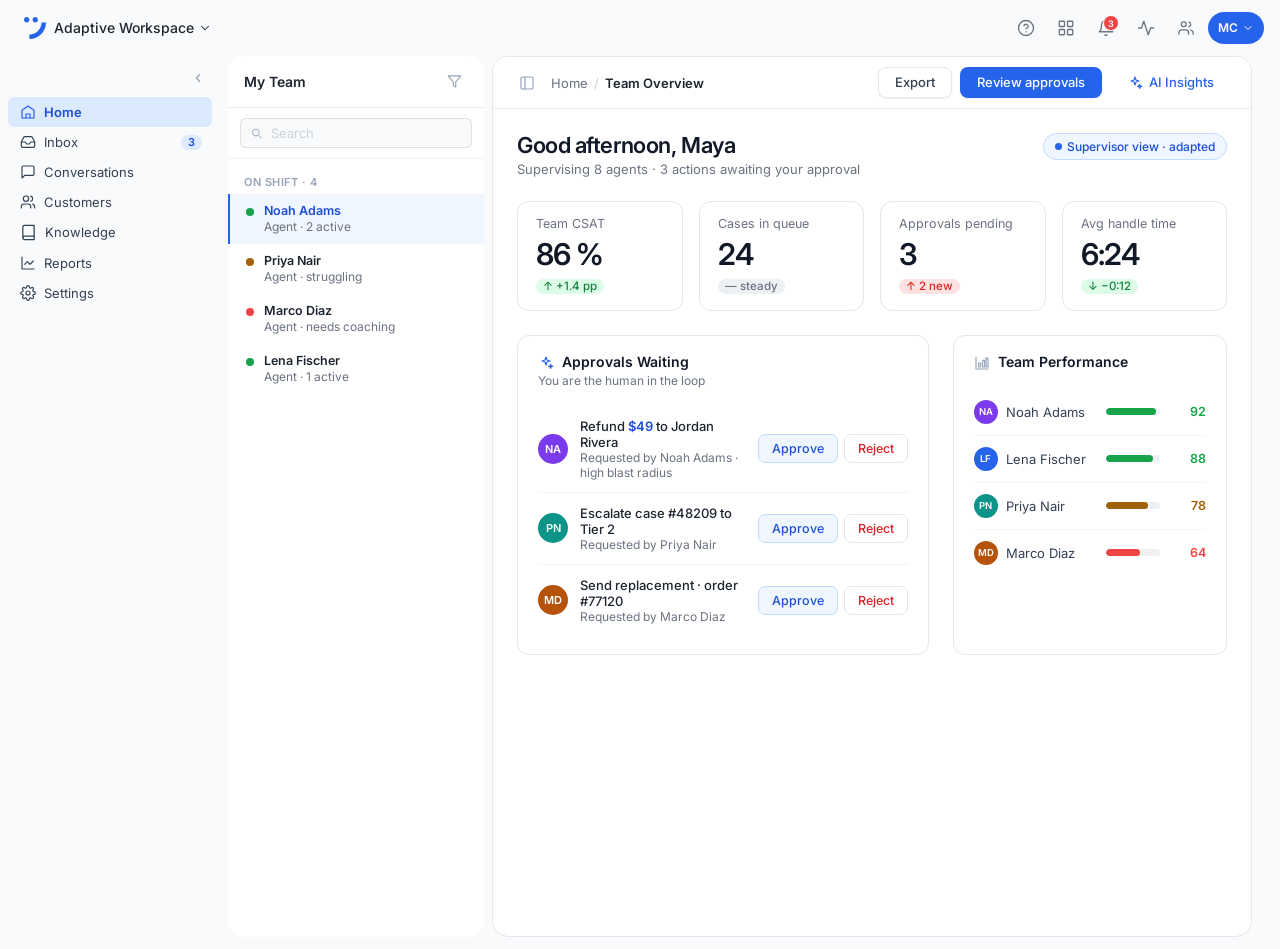
==== commit 4bf10cbe: "UI changes, Lyra change, border on panels and primary buttons and secondary button changes" ====
--- a/prototype/adaptive-workspace-cea.html
+++ b/prototype/adaptive-workspace-cea.html
@@ -221,8 +221,8 @@
 .apr-decided.ok { background:var(--green-100); color:var(--green-700); }
 .apr-decided.no { background:var(--red-100); color:var(--red-600); }
 .btn-sm { padding:6px 13px; font:500 12.5px Inter; border-radius:7px; border:none; cursor:pointer; }
-.btn-approve { background:var(--blue-600); color:#fff; }
-.btn-approve:hover { background:var(--blue-700); }
+.btn-approve { background:var(--blue-50); color:var(--blue-700); border:1px solid var(--blue-200); }
+.btn-approve:hover { background:var(--blue-100); }
 .btn-reject { background:#fff; color:var(--red-600); border:1px solid var(--slate-200); }
 .btn-reject:hover { background:var(--red-100); }
 
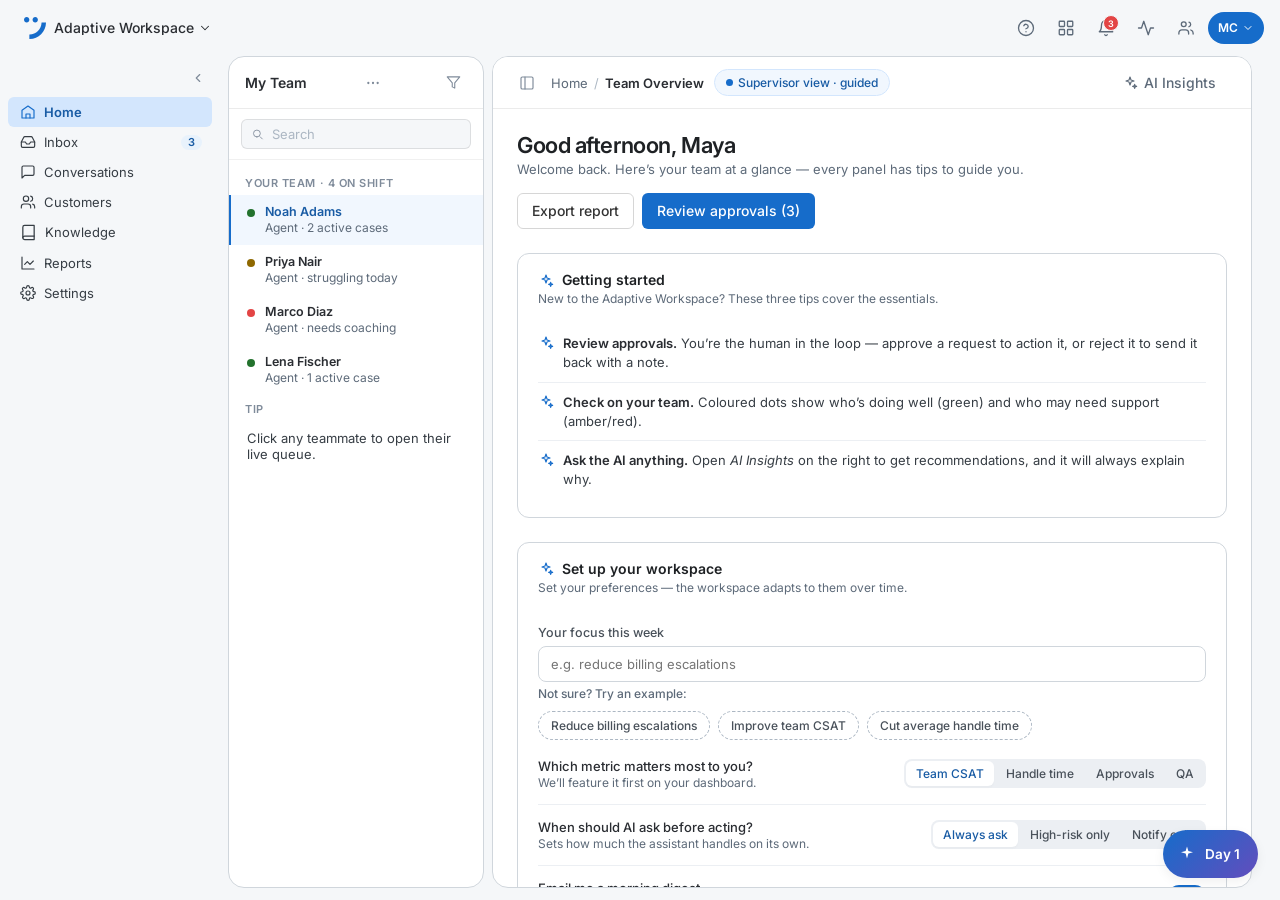
==== commit a6c174dd: "trial" ====
--- a/prototype/adaptive-workspace-cea.html
+++ b/prototype/adaptive-workspace-cea.html
@@ -8,32 +8,291 @@
 @import url("https://fonts.googleapis.com/css2?family=Inter:wght@400;500;600;700&display=swap");
 
 :root {
-  --color-bg-surface-shell: rgb(249,250,251);
-  --slate-50:#F8FAFC; --slate-100:#EEF1F4; --slate-200:#E5E7EB; --slate-300:#CBD2D9;
-  --slate-400:#94A3B8; --slate-500:#6B7280; --slate-600:#475569; --slate-700:#334155; --slate-800:rgb(29,38,48);
-  --blue-50:#EFF6FF; --blue-100:#DBEAFE; --blue-200:#BFDBFE; --blue-400:#60A5FA;
-  --blue-600:#2563EB; --blue-700:#1D4ED8; --blue-800:#1E40AF;
-  --green-100:#DCFCE7; --green-600:#16A34A; --green-700:#15803D;
-  --red-100:#FEE2E2; --red-400:#F87171; --red-500:#EF4444; --red-600:#DC2626;
-  --yellow-100:#FEF9C3; --yellow-700:#A16207;
+  --color-bg-surface-shell: #f5f7f9;
+  --slate-50:#f5f7f9; --slate-100:#eceff3; --slate-200:#d0d6dc; --slate-300:#acb7c3;
+  --slate-400:#7f8b9a; --slate-500:#5d6a79; --slate-600:#49515a; --slate-700:#363d44; --slate-800:#2a2d32;
+  --blue-50:#f1f7fe; --blue-100:#e8f2fc; --blue-200:#d3e6fd; --blue-400:#4896ec;
+  --blue-600:#166cca; --blue-700:#185ba4; --blue-800:#164479;
+  --green-100:#ebfaed; --green-600:#23722d; --green-700:#1f5c27;
+  --red-100:#fff0f0; --red-400:#fa7f7f; --red-500:#e34545; --red-600:#b62c2c;
+  --yellow-100:#fffae0; --yellow-700:#8e6800;
+  /* Lyra semantic tokens */
+  --lyra-primary:#166cca; --lyra-primary-hover:#185ba4; --lyra-primary-pressed:#164479;
+  --lyra-fg:rgba(0,0,0,0.8); --lyra-fg-secondary:rgba(0,0,0,0.6); --lyra-fg-action:#5d6a79; --lyra-fg-link:#185ba4;
+  --lyra-border-subtle:rgba(0,0,0,0.1); --lyra-border-soft:rgba(0,0,0,0.16); --lyra-border-medium:rgba(0,0,0,0.32);
+  --lyra-border-active:#185ba4; --lyra-focus:#185ba4;
+  --lyra-hover-opacity:rgba(0,0,0,0.04); --lyra-pressed-opacity:rgba(0,0,0,0.08);
+  --lyra-hover-secondary:#fbfcfe; --lyra-pressed-secondary:#f5f7f9;
+  --lyra-radius-sm:6px; --lyra-radius-md:8px; --lyra-radius-lg:12px; --lyra-radius-xl:16px; --lyra-radius-round:999px;
+  --lyra-shadow-xs:0 2px 2px rgba(0,0,0,0.02); --lyra-shadow-sm:0 2px 6px rgba(0,0,0,0.04);
+  --lyra-shadow-md:0 4px 12px rgba(0,0,0,0.06); --lyra-shadow-lg:0 12px 24px rgba(0,0,0,0.08); --lyra-shadow-xl:0 20px 40px rgba(0,0,0,0.12);
 }
 *, *::before, *::after { box-sizing: border-box; margin: 0; padding: 0; }
-html, body { height: 100%; font-family: Inter, sans-serif; font-size: 13px; line-height: 1.5; background: var(--slate-400); color: var(--slate-800); -webkit-font-smoothing: antialiased; }
+html, body { height: 100%; font-family: Inter, sans-serif; font-size: 14px; line-height: 1.5; background: var(--color-bg-surface-shell); color: var(--lyra-fg); -webkit-font-smoothing: antialiased; }
 @media (prefers-reduced-motion: reduce) { *, *::before, *::after { animation-duration:0.01ms!important; transition-duration:0.01ms!important; } }
 .sr-only { position:absolute; width:1px; height:1px; padding:0; margin:-1px; overflow:hidden; clip:rect(0,0,0,0); white-space:nowrap; border:0; }
 button { font-family: inherit; }
-:focus-visible { outline: none; box-shadow: 0 0 0 2px rgba(37,99,235,0.35); border-radius: 6px; }
+:focus-visible { outline: 2px solid var(--lyra-focus); outline-offset: 2px; box-shadow: none; border-radius: 6px; }
 
 /* App shell */
-.app { min-height: 100vh; background: var(--color-bg-surface-shell); display: flex; flex-direction: column; }
+.app { height: 100vh; overflow: hidden; background: var(--color-bg-surface-shell); display: flex; flex-direction: column; }
 .topbar { height: 56px; background: var(--color-bg-surface-shell); display: flex; align-items: center; padding: 0 16px; flex-shrink: 0; z-index: 200; }
-.topbar-brand { display:flex; align-items:center; gap:8px; cursor:pointer; padding:6px 8px; border-radius:6px; transition:background 80ms; }
+.topbar-brand { display:flex; align-items:center; gap:8px; cursor:pointer; padding:6px 8px; border-radius:6px; transition:background 80ms; flex-shrink:1; min-width:0; }
+.topbar-brand svg { flex-shrink:0; }
 .topbar-brand:hover { background: rgba(0,0,0,0.04); }
-.topbar-product-name { font: 500 14px/1 Inter; color: var(--slate-800); display:flex; align-items:center; gap:4px; }
-.topbar-spacer { flex: 1; }
-.topbar-actions { display:flex; align-items:center; gap:4px; }
+.topbar-product-name { font: 500 14px/1 Inter; color: var(--slate-800); display:flex; align-items:center; gap:4px; white-space:nowrap; overflow:hidden; text-overflow:ellipsis; }
+.topbar-spacer { flex:1; min-width:8px; }
+.topbar-actions { display:flex; align-items:center; gap:4px; flex-shrink:0; }
 .tb-btn { width:36px; height:36px; border-radius:8px; border:none; background:transparent; display:flex; align-items:center; justify-content:center; cursor:pointer; color:var(--slate-500); position:relative; transition:background 80ms; }
-.tb-btn:hover { background: rgba(0,0,0,0.05); }
+.tb-btn:hover { background: rgba(0,0,0,0.04); }
+/* Floating adaptation-timeline FAB + slider */
+.adapt-fab-wrap { position:fixed; right:22px; bottom:22px; z-index:500; display:flex; flex-direction:column; align-items:flex-end; gap:12px; }
+.adapt-fab { display:inline-flex; align-items:center; gap:9px; height:48px; padding:0 18px 0 15px; border:none; border-radius:9999px; background:linear-gradient(135deg,#166cca,#634dbd); color:#fff; font:600 13.5px Inter; cursor:pointer; box-shadow:var(--lyra-shadow-md); transition:transform 140ms, box-shadow 140ms; }
+.adapt-fab:hover { transform:translateY(-2px); box-shadow:var(--lyra-shadow-lg); }
+.adapt-fab svg { flex-shrink:0; }
+.af-label { white-space:nowrap; }
+.adapt-slider { width:284px; max-width:calc(100vw - 32px); background:#fff; border:1px solid var(--slate-200); border-radius:16px; box-shadow:var(--lyra-shadow-xl); padding:16px 18px 14px; animation:sigIn 200ms ease; }
+.adapt-slider[hidden] { display:none; }
+.as-title { font:600 13px Inter; color:var(--slate-800); }
+.as-cap { font:400 12px/1.45 Inter; color:var(--slate-500); margin:8px 0 14px; min-height:34px; }
+.as-cap strong { color:var(--blue-700); }
+.as-range { width:100%; accent-color:var(--blue-600); cursor:pointer; }
+.as-ticks { display:flex; justify-content:space-between; margin-top:8px; gap:2px; }
+.as-tick { border:none; background:transparent; font:500 10px Inter; color:var(--slate-400); cursor:pointer; padding:2px 0; flex:1; text-align:center; }
+.as-tick:first-child { text-align:left; } .as-tick:last-child { text-align:right; }
+.as-tick.on { color:var(--blue-700); font-weight:700; }
+/* Guidance elements (Day 1) */
+.guide-note { display:flex; align-items:flex-start; gap:8px; font:400 12.5px/1.5 Inter; color:var(--slate-600); background:var(--blue-50); border:1px solid var(--blue-200); border-radius:10px; padding:11px 13px; }
+.guide-note svg { color:var(--blue-600); flex-shrink:0; margin-top:1px; }
+.tip-row { display:flex; align-items:flex-start; gap:9px; padding:10px 0; font:400 13px/1.45 Inter; color:var(--slate-700); }
+.tip-row + .tip-row { border-top:1px solid #eceff3; }
+.tip-row .tip-ic { color:var(--blue-600); flex-shrink:0; margin-top:1px; }
+.tip-row strong { color:var(--slate-800); font-weight:600; }
+.setup-field { display:flex; flex-direction:column; gap:6px; padding:12px 0 2px; }
+.setup-field label { font:500 12.5px Inter; color:var(--slate-600); }
+.setup-field input { border:1px solid var(--slate-200); border-radius:8px; padding:9px 12px; font:400 13px Inter; color:var(--slate-700); outline:none; transition:border-color 120ms, box-shadow 120ms; }
+.setup-field input:focus { border-color:var(--blue-600); box-shadow:0 0 0 3px rgba(44,138,242,0.25); }
+.live-row { display:flex; align-items:center; gap:10px; padding:9px 0; }
+.live-row + .live-row { border-top:1px solid #eceff3; }
+.live-body { flex:1; min-width:0; }
+.live-name { font:500 13px Inter; color:var(--slate-800); }
+.live-ch { font:400 12px Inter; color:var(--slate-500); }
+.example-row { display:flex; flex-wrap:wrap; gap:8px; padding:2px 0 4px; }
+.example-label { font:500 12px Inter; color:var(--slate-500); width:100%; margin-bottom:2px; }
+.example-chip { border:1px dashed var(--slate-300); background:#fff; color:var(--slate-600); border-radius:9999px; padding:6px 12px; font:500 12px Inter; cursor:pointer; transition:background 100ms, border-color 100ms, color 100ms; }
+.example-chip:hover { background:var(--blue-50); border-color:var(--blue-200); color:var(--blue-700); }
+.setup-actions { display:flex; gap:10px; align-items:center; padding-top:14px; margin-top:4px; border-top:1px solid #eceff3; }
+/* Adaptation marker + long-hover tooltip */
+.adapt-mark { display:inline-flex; align-items:center; justify-content:center; width:16px; height:16px; border-radius:9999px; color:var(--blue-600); background:var(--blue-50); cursor:default; flex-shrink:0; vertical-align:middle; outline:none; transition:background 120ms, transform 120ms; }
+.adapt-mark:hover, .adapt-mark:focus-visible { background:var(--blue-100); transform:scale(1.08); }
+.adapt-mark:focus-visible { box-shadow:0 0 0 3px rgba(44,138,242,0.25); }
+.adapt-tip-float { position:fixed; width:232px; max-width:calc(100vw - 16px); background:var(--slate-800); color:#fff; border-radius:9px; padding:10px 12px; font:400 12px/1.5 Inter; box-shadow:var(--lyra-shadow-lg); z-index:1000; opacity:0; transform:translateY(4px); transition:opacity 140ms, transform 140ms; pointer-events:none; }
+.adapt-tip-float.show { opacity:1; transform:translateY(0); }
+.adapt-tip-title { display:block; font:600 10.5px/1 Inter; letter-spacing:0.04em; text-transform:uppercase; color:#d3e6fd; margin-bottom:5px; }
+.adapt-tip-hint { display:block; margin-top:7px; padding-top:6px; border-top:1px solid rgba(255,255,255,0.16); font:400 11px Inter; color:var(--slate-300); }
+/* Mini-chat: human feedback on an adapted element */
+.mini-chat { position:fixed; width:308px; max-width:calc(100vw - 16px); background:#fff; border:1px solid var(--slate-200); border-radius:12px; box-shadow:var(--lyra-shadow-xl); z-index:1100; display:flex; flex-direction:column; overflow:hidden; opacity:0; transform:translateY(6px); transition:opacity 150ms, transform 150ms; }
+.mini-chat.show { opacity:1; transform:translateY(0); }
+.mc-head { display:flex; align-items:center; gap:7px; padding:10px 12px; border-bottom:1px solid var(--slate-100); }
+.mc-head .mc-title { flex:1; min-width:0; display:flex; align-items:center; gap:6px; font:600 12.5px Inter; color:var(--slate-800); white-space:nowrap; overflow:hidden; text-overflow:ellipsis; }
+.mc-head .mc-title svg { color:var(--blue-600); flex-shrink:0; }
+.mc-close { width:24px; height:24px; border:none; background:transparent; color:var(--slate-400); border-radius:6px; cursor:pointer; display:flex; align-items:center; justify-content:center; flex-shrink:0; }
+.mc-close:hover { background:var(--slate-100); color:var(--slate-700); }
+.mc-log { max-height:230px; overflow-y:auto; padding:12px; display:flex; flex-direction:column; gap:8px; }
+.mc-bot, .mc-user { font:400 12.5px/1.5 Inter; padding:8px 11px; border-radius:11px; max-width:90%; word-wrap:break-word; animation:sigIn 220ms cubic-bezier(0.4,0,0.2,1); }
+.mc-bot { background:var(--slate-100); color:var(--slate-700); align-self:flex-start; border-bottom-left-radius:3px; }
+.mc-user { background:var(--blue-600); color:#fff; align-self:flex-end; border-bottom-right-radius:3px; }
+.mc-chips { display:flex; flex-wrap:wrap; gap:6px; padding:2px 12px 10px; }
+.mc-chip { border:1px solid var(--slate-200); background:#fff; color:var(--slate-600); border-radius:9999px; padding:5px 10px; font:500 11.5px Inter; cursor:pointer; transition:background 100ms, border-color 100ms, color 100ms; }
+.mc-chip:hover { background:var(--blue-50); border-color:var(--blue-200); color:var(--blue-700); }
+.mc-ctx { padding:8px 12px 0; }
+.mc-ctx-chip { display:inline-flex; align-items:center; gap:5px; background:var(--blue-50); color:var(--blue-700); border:1px solid var(--blue-200); border-radius:7px; padding:4px 6px 4px 8px; font:500 12px Inter; max-width:100%; }
+.mc-ctx-chip .hash { opacity:0.6; font-weight:600; }
+.mc-ctx-x { border:none; background:transparent; color:var(--blue-700); cursor:pointer; display:flex; align-items:center; padding:2px; border-radius:4px; opacity:0.65; }
+.mc-ctx-x:hover { opacity:1; background:var(--blue-100); }
+.mc-input { display:flex; gap:6px; padding:10px 12px; border-top:1px solid var(--slate-100); }
+.mc-input input { flex:1; min-width:0; border:1px solid var(--slate-200); border-radius:8px; padding:8px 10px; font:400 12.5px Inter; color:var(--slate-700); outline:none; transition:border-color 120ms, box-shadow 120ms; }
+.mc-input input:focus { border-color:var(--blue-600); box-shadow:0 0 0 3px rgba(44,138,242,0.25); }
+.mc-send { border:none; background:var(--blue-600); color:#fff; border-radius:8px; padding:0 12px; cursor:pointer; display:flex; align-items:center; }
+.mc-send:hover { background:var(--blue-700); }
+.unadapted { outline:1px dashed var(--slate-300); outline-offset:2px; }
+.mc-follow { display:flex; flex-wrap:wrap; gap:6px; margin-top:9px; }
+.mc-follow .mc-chip { font-size:11px; padding:4px 9px; }
+.mc-mini { margin-top:7px; padding-top:7px; border-top:1px solid rgba(0,0,0,0.08); font:400 11px/1.5 Inter; color:var(--slate-500); }
+.mc-list { margin:6px 0 0; padding-left:15px; }
+.mc-list li { margin:2px 0; }
+.assist-chat { left:auto !important; top:auto !important; right:20px; bottom:20px; width:342px; border-color:var(--blue-200); }
+.assist-chat .mc-head { background:var(--blue-50); border-bottom-color:var(--blue-200); }
+.ac-note { padding:11px 14px 3px; font:400 12px/1.45 Inter; color:var(--slate-500); }
+.ac-input { display:flex; align-items:center; gap:10px; padding:12px 12px 12px 14px; }
+.ac-input .ac-plus { color:var(--slate-400); flex-shrink:0; display:flex; }
+.ac-input input { flex:1; min-width:0; border:none; outline:none; font:400 14px Inter; color:var(--slate-700); background:transparent; }
+.ac-input input::placeholder { color:var(--slate-400); }
+.ac-mic { width:32px; height:32px; border-radius:9999px; background:var(--blue-50); color:var(--blue-600); display:flex; align-items:center; justify-content:center; border:none; cursor:pointer; flex-shrink:0; transition:background 120ms; }
+.ac-mic:hover { background:var(--blue-100); }
+.ac-menu { padding:4px 6px 8px; display:flex; flex-direction:column; }
+.ac-fallback { padding:11px 14px 0; font:500 11.5px Inter; color:var(--slate-500); border-top:1px solid var(--slate-100); }
+.ac-item { display:flex; align-items:center; gap:12px; padding:10px 11px; border-radius:8px; cursor:pointer; font:400 13.5px Inter; color:var(--slate-800); background:transparent; border:none; text-align:left; width:100%; }
+.ac-item:hover { background:var(--slate-50); }
+.ac-item .ac-ic { color:var(--slate-500); display:flex; flex-shrink:0; }
+.ac-item:hover .ac-ic { color:var(--blue-600); }
+.ac-item .ac-kind { margin-left:auto; font:600 9.5px/1 Inter; letter-spacing:0.04em; text-transform:uppercase; color:var(--slate-400); flex-shrink:0; }
+.assist-chat .mc-log { border-top:1px solid var(--slate-100); }
+.assist-chat .mc-log:empty { display:none; border:none; }
+/* Automated-workflow suggestion (reactive) */
+.auto-suggest { left:auto !important; top:auto !important; right:20px; bottom:20px; width:330px; border-color:#facb33; }
+.auto-head { background:#fffae0; border-bottom-color:#ffe680; }
+.auto-head .mc-title svg { color:var(--yellow-700); }
+.auto-body { padding:13px 14px; font:400 13px/1.55 Inter; color:var(--slate-700); }
+.auto-save { margin-top:10px; display:inline-flex; align-items:center; gap:5px; font:600 12px Inter; color:var(--green-700); background:var(--green-100); padding:4px 10px; border-radius:9999px; }
+.auto-actions { display:flex; gap:8px; padding:0 14px 14px; }
+.auto-actions .btn { flex:1; justify-content:center; }
+.auto-rule { display:flex; align-items:center; gap:8px; margin-bottom:12px; padding:9px 11px; border-radius:9px; background:#fffae0; border:1px solid #ffe680; font:500 12.5px Inter; color:var(--slate-700); animation:sigIn 300ms cubic-bezier(0.4,0,0.2,1); }
+.auto-rule .bolt { color:var(--yellow-700); flex-shrink:0; display:flex; }
+.auto-rule-off { margin-left:auto; border:none; background:transparent; color:var(--slate-500); font:500 11.5px Inter; cursor:pointer; text-decoration:underline; flex-shrink:0; }
+.apr-decided.auto { background:#fffae0; color:var(--yellow-700); }
+/* Ways to work faster (passive spotlight) */
+.opt-row { display:flex; align-items:center; gap:12px; padding:11px 0; }
+.opt-row + .opt-row { border-top:1px solid #eceff3; }
+.opt-body { flex:1; min-width:0; }
+.opt-title { font:500 13px Inter; color:var(--slate-800); }
+.opt-meta { font:400 12px Inter; color:var(--slate-500); margin-top:2px; }
+.opt-save { font:600 12px Inter; color:var(--green-700); flex-shrink:0; white-space:nowrap; }
+.opt-enable { flex-shrink:0; }
+/* Customize: cog only on Day 30, revealed on hover */
+.card-tools { display:flex; align-items:center; gap:2px; opacity:0; transition:opacity 120ms; flex-shrink:0; }
+.card:hover .card-tools, .card-tools:focus-within { opacity:1; }
+.ct-btn { width:26px; height:26px; border-radius:6px; border:none; background:transparent; color:var(--slate-400); display:flex; align-items:center; justify-content:center; cursor:pointer; transition:background 120ms, color 120ms; }
+.ct-btn:hover { background:var(--slate-100); color:var(--slate-700); }
+.ct-btn:focus-visible { opacity:1; box-shadow:0 0 0 2px var(--blue-200); }
+.ct-resize, .ct-switch, .ct-drag { display:none; }
+/* card-grid widgets get the full toolset (drag · resize · switch); two-col dashboards get drag + resize */
+.card-grid > .card .ct-resize, .card-grid > .card .ct-switch, .card-grid > .card .ct-drag,
+.two-col > .card .ct-resize, .two-col > .card .ct-drag,
+.two-col-wide > .card .ct-resize, .two-col-wide > .card .ct-drag { display:flex; }
+.ct-drag { cursor:grab; }
+.ct-drag:active { cursor:grabbing; }
+.card.dragging { cursor:grabbing; }
+.card.dense .card-body { padding:9px 15px 11px; }
+.card.dense .team-row, .card.dense .live-row, .card.dense .topic-row, .card.dense .li, .card.dense .apr { padding:6px 0; }
+/* Compact shows less detail than standard */
+.card.dense .card-sub { display:none; }
+.card.dense .li-meta, .card.dense .apr-meta, .card.dense .live-ch, .card.dense .cz-mini-m, .card.dense .topic-delta, .card.dense .sig-why { display:none; }
+.card.dense .cz-mini-b { margin-top:0; }
+.card.hide-scores .team-score, .card.hide-scores .cz-score { display:none; }
+/* Table / compact display modes */
+.cz-table { width:100%; border-collapse:collapse; font:400 13px Inter; }
+.cz-table th { text-align:left; font:600 11px/1 Inter; letter-spacing:0.03em; text-transform:uppercase; color:var(--slate-400); padding:0 0 8px; border-bottom:1px solid var(--slate-200); }
+.cz-table td { padding:9px 0; border-bottom:1px solid #eceff3; color:var(--slate-700); }
+.cz-table td:last-child, .cz-table th:last-child { text-align:right; }
+.cz-ava { display:inline-flex; width:22px; height:22px; border-radius:9999px; color:#fff; font:600 10px/22px Inter; text-align:center; justify-content:center; margin-right:8px; vertical-align:middle; }
+.cz-score { font-weight:600; color:#1e2124; }
+.cz-compact { display:flex; flex-direction:column; gap:2px; }
+.cz-crow { display:flex; align-items:center; gap:8px; padding:5px 0; font:400 13px Inter; color:var(--slate-700); }
+.cz-cname { flex:1; min-width:0; }
+.cz-cscore { font:600 13px Inter; color:#1e2124; }
+/* Customize popover */
+.cz-pop { position:fixed; width:270px; max-width:calc(100vw - 16px); background:#fff; border:1px solid var(--slate-200); border-radius:12px; box-shadow:var(--lyra-shadow-xl); z-index:1100; opacity:0; transform:translateY(6px); transition:opacity 140ms, transform 140ms; }
+.cz-pop.show { opacity:1; transform:translateY(0); }
+.cz-group { padding:12px 14px; border-bottom:1px solid var(--slate-100); }
+.cz-group:last-child { border-bottom:none; }
+.cz-label { font:600 11px/1 Inter; letter-spacing:0.03em; text-transform:uppercase; color:var(--slate-400); margin-bottom:8px; }
+.cz-seg { display:flex; gap:4px; background:var(--slate-100); border-radius:8px; padding:3px; }
+.cz-opt { flex:1; border:none; background:transparent; border-radius:6px; padding:6px 8px; font:500 12px Inter; color:var(--slate-600); cursor:pointer; }
+.cz-opt.on { background:#fff; color:var(--blue-700); box-shadow:var(--lyra-shadow-xs); }
+.cz-toggle { display:flex; align-items:center; justify-content:space-between; font:400 13px Inter; color:var(--slate-700); }
+.cz-ai { width:100%; display:flex; align-items:center; gap:8px; justify-content:center; border:1px dashed var(--blue-200); background:var(--blue-50); color:var(--blue-700); border-radius:8px; padding:9px; font:600 12.5px Inter; cursor:pointer; }
+.cz-ai:hover { background:var(--blue-100); }
+.cz-pop { max-height:calc(100vh - 32px); overflow-y:auto; }
+.cz-viz-grid { display:grid; grid-template-columns:repeat(5,1fr); gap:5px; }
+.cz-viz { display:flex; flex-direction:column; align-items:center; gap:4px; padding:8px 2px; border:1px solid var(--slate-200); border-radius:8px; background:#fff; color:var(--slate-500); cursor:pointer; font:500 9.5px Inter; transition:border-color 120ms, color 120ms, background 120ms; }
+.cz-viz span { color:var(--slate-600); }
+.cz-viz:hover { border-color:var(--blue-200); color:var(--blue-600); }
+.cz-viz.on { border-color:var(--blue-600); color:var(--blue-700); background:var(--blue-50); }
+.cz-viz.on span { color:var(--blue-700); }
+.cz-pal-row { display:flex; gap:6px; }
+.cz-pal { display:flex; gap:0; padding:3px; border:1px solid var(--slate-200); border-radius:7px; background:#fff; cursor:pointer; overflow:hidden; }
+.cz-pal span { width:12px; height:18px; }
+.cz-pal span:first-child { border-radius:3px 0 0 3px; } .cz-pal span:last-child { border-radius:0 3px 3px 0; }
+.cz-pal.on { border-color:var(--blue-600); box-shadow:0 0 0 2px var(--blue-100); }
+.cz-field { display:flex; align-items:center; justify-content:space-between; padding:6px 2px; font:400 13px Inter; color:var(--slate-700); cursor:pointer; }
+.cz-field input { accent-color:var(--blue-600); width:15px; height:15px; cursor:pointer; }
+.cz-num { display:flex; flex-direction:column; align-items:flex-start; padding:6px 0; }
+.cz-num .v { font:600 40px/1 Inter; letter-spacing:-0.03em; }
+.cz-num .l { font:400 12px Inter; color:var(--slate-500); margin-top:6px; }
+.cz-linelbl { display:flex; justify-content:space-between; padding:4px 14px 0; }
+.cz-linelbl span { font:600 10px Inter; color:var(--slate-400); }
+.cz-donut { display:flex; align-items:center; gap:14px; }
+.cz-donleg { display:flex; flex-direction:column; gap:6px; flex:1; min-width:0; }
+.cz-leg { display:flex; align-items:center; gap:7px; font:400 12px Inter; color:var(--slate-700); }
+.cz-legd { width:9px; height:9px; border-radius:2px; flex-shrink:0; }
+.cz-legn { flex:1; min-width:0; white-space:nowrap; overflow:hidden; text-overflow:ellipsis; }
+.cz-legv { font-weight:600; color:#1e2124; }
+.cz-cards { display:grid; grid-template-columns:repeat(auto-fill, minmax(150px, 1fr)); gap:10px; }
+.cz-mini { border:1px solid var(--slate-200); border-radius:9px; padding:10px 11px; background:#fff; }
+.cz-mini-top { display:flex; align-items:center; gap:8px; margin-bottom:5px; }
+.cz-mini-t { font:600 12.5px/1.25 Inter; color:var(--slate-800); }
+.cz-mini-m { font:400 11.5px/1.4 Inter; color:var(--slate-500); }
+.cz-mini-b { margin-top:7px; }
+.cz-sum { font:400 13px/1.6 Inter; color:var(--slate-700); }
+.cz-sum strong { color:#1e2124; }
+/* Per-card theme + font */
+.card.card-dark { background:#171a1c; border-color:#2a2d32; }
+.card.card-dark .card-title { color:#f5f7f9; }
+.card.card-dark .card-sub, .card.card-dark .li-meta, .card.card-dark .apr-meta, .card.card-dark .live-ch, .card.card-dark .cz-mini-m, .card.card-dark .topic-count, .card.card-dark .cz-num .l { color:#7f8b9a; }
+.card.card-dark .team-name, .card.card-dark .li-title, .card.card-dark .live-name, .card.card-dark .apr-title, .card.card-dark .cz-cname, .card.card-dark .cz-cscore, .card.card-dark .cz-mini-t, .card.card-dark .cz-sum, .card.card-dark .topic-name, .card.card-dark .cz-legn { color:#d0d6dc; }
+.card.card-dark .cz-sum strong, .card.card-dark .cz-legv, .card.card-dark .cz-score { color:#f5f7f9; }
+.card.card-dark .cz-table th { color:#7f8b9a; border-color:#2a2d32; }
+.card.card-dark .cz-table td { color:#acb7c3; border-color:#2a2d32; }
+.card.card-dark .team-bar-bg { background:#2a2d32; }
+.card.card-dark .cz-mini { background:#2a2d32; border-color:#363d44; }
+.card.card-dark .li + .li, .card.card-dark .apr + .apr, .card.card-dark .team-row + .team-row, .card.card-dark .topic-row + .topic-row { border-color:#2a2d32; }
+.card.card-dark .ct-btn { color:#7f8b9a; }
+.card.card-dark .ct-btn:hover { background:#2a2d32; color:#acb7c3; }
+.card.font-serif, .card.font-serif * { font-family:Georgia, 'Times New Roman', serif !important; }
+.card.font-mono, .card.font-mono * { font-family:ui-monospace, 'SF Mono', Menlo, monospace !important; }
+.cz-pfmt { display:flex; flex-direction:column; align-items:center; gap:4px; padding:8px 2px; border:1px solid var(--slate-200); border-radius:8px; background:#fff; color:var(--slate-500); cursor:pointer; font:500 10px Inter; transition:border-color 120ms, color 120ms, background 120ms; }
+.cz-pfmt span { color:var(--slate-600); }
+.cz-pfmt:hover { border-color:var(--blue-200); color:var(--blue-600); }
+.cz-pfmt.on { border-color:var(--blue-600); color:var(--blue-700); background:var(--blue-50); }
+.cz-pfmt.on span { color:var(--blue-700); }
+.sec-cog { color:var(--slate-400); }
+/* Panel: accordion */
+.acc { border-bottom:1px solid #eceff3; }
+.acc-h { display:flex; align-items:center; gap:6px; width:100%; border:none; background:transparent; cursor:pointer; font:600 11px/1 Inter; letter-spacing:0.05em; text-transform:uppercase; color:var(--slate-400); padding:10px 16px 8px; text-align:left; }
+.acc-h:hover { color:var(--slate-600); }
+.acc-chev { margin-left:auto; display:flex; color:var(--slate-400); transition:transform 180ms cubic-bezier(0.4,0,0.2,1); transform:rotate(90deg); }
+.acc.collapsed .acc-chev { transform:rotate(0deg); }
+.acc.collapsed .acc-b { display:none; }
+/* Panel: compact */
+.panel-compact .case-item { padding:6px 16px; }
+.panel-compact .case-desc { display:none; }
+.panel-compact .sec-lite { padding:6px 16px; }
+.panel-compact .shortcut-row { padding:7px 9px; margin:4px 12px 0; }
+/* Editable card grid (Pass 2: layout) */
+.card-grid { display:grid; grid-template-columns:repeat(2,1fr); gap:20px; align-items:start; }
+.card-grid > .card.span-2, .two-col > .card.span-2, .two-col-wide > .card.span-2 { grid-column:1 / -1; }
+@media (max-width:1180px){ .card-grid { grid-template-columns:1fr; } .card-grid > .card.span-2 { grid-column:auto; } }
+.card.dragging { opacity:0.45; outline:2px solid #4896ec !important; }
+/* Add widget */
+.add-widget { width:100%; display:flex; align-items:center; justify-content:center; gap:8px; padding:16px; border:1.5px dashed var(--slate-300); border-radius:12px; background:transparent; color:var(--slate-500); font:600 13px Inter; cursor:pointer; transition:border-color 120ms, color 120ms, background 120ms; }
+.add-widget:hover { border-color:var(--blue-400,#4896ec); color:var(--blue-700); background:var(--blue-50); }
+.aw-note { padding:11px 14px 4px; font:400 12px/1.4 Inter; color:var(--slate-500); }
+.aw-menu { padding:4px 6px 6px; display:flex; flex-direction:column; }
+.aw-item { display:flex; align-items:center; gap:11px; padding:10px 11px; border-radius:8px; cursor:pointer; font:500 13px Inter; color:var(--slate-800); background:transparent; border:none; text-align:left; width:100%; }
+.aw-item:hover { background:var(--slate-50); }
+.aw-item .aw-ic { color:var(--blue-600); display:flex; flex-shrink:0; }
+
+/* ── Adaptation density: smoothly interpolated by --d (1 = spacious/guided … 0 = dense/expert) ── */
+.content-body { padding: calc(14px + var(--d,1)*18px) calc(20px + var(--d,1)*12px) calc(20px + var(--d,1)*20px); transition: padding 350ms ease; }
+.persona-view { gap: calc(14px + var(--d,1)*16px); }
+.card-grid, .two-col-wide { gap: calc(14px + var(--d,1)*16px); transition: gap 350ms ease; }
+.hero h1 { font-size: calc(19px + var(--d,1)*6px); }
+.card-header { padding: calc(12px + var(--d,1)*8px) calc(15px + var(--d,1)*7px) 0; }
+.card-body { padding: calc(8px + var(--d,1)*8px) calc(15px + var(--d,1)*7px) calc(11px + var(--d,1)*9px); transition: padding 350ms ease; }
+.kpi-row { gap: calc(10px + var(--d,1)*8px); }
+.kpi-tile { min-width:112px; padding: calc(10px + var(--d,1)*8px) calc(13px + var(--d,1)*7px); }
+.kpi-value { font-size: calc(23px + var(--d,1)*7px); }
 .tb-badge { position:absolute; top:5px; right:5px; min-width:16px; height:16px; border-radius:9999px; background:var(--red-500); color:#fff; font:600 9px/16px Inter; text-align:center; border:1.5px solid var(--color-bg-surface-shell); padding:0 3px; }
 .tb-avatar { height:32px; border:none; border-radius:9999px; background:var(--blue-600); color:#fff; font:600 12px/32px Inter; padding:0 10px; cursor:pointer; display:flex; align-items:center; gap:4px; transition:background 80ms; }
 .tb-avatar:hover { filter: brightness(0.92); }
@@ -42,7 +301,7 @@
 
 /* User switcher */
 .user-menu { position: relative; }
-.user-dropdown { position:absolute; top:42px; right:0; width:258px; background:#fff; border:1px solid var(--slate-200); border-radius:12px; box-shadow:0 10px 30px rgba(0,0,0,0.15); padding:6px; z-index:300; opacity:0; transform:translateY(-6px); pointer-events:none; transition:opacity 140ms cubic-bezier(0.4,0,0.2,1), transform 140ms cubic-bezier(0.4,0,0.2,1); }
+.user-dropdown { position:absolute; top:42px; right:0; width:258px; background:#fff; border:1px solid var(--slate-200); border-radius:12px; box-shadow:var(--lyra-shadow-lg); padding:6px; z-index:300; opacity:0; transform:translateY(-6px); pointer-events:none; transition:opacity 140ms cubic-bezier(0.4,0,0.2,1), transform 140ms cubic-bezier(0.4,0,0.2,1); }
 .user-menu.open .user-dropdown { opacity:1; transform:translateY(0); pointer-events:auto; }
 .dd-label { font:600 11px/1 Inter; letter-spacing:0.05em; text-transform:uppercase; color:var(--slate-400); padding:8px 10px 5px; }
 .dd-user { display:flex; align-items:center; gap:10px; padding:8px 10px; border-radius:8px; cursor:pointer; border:none; background:none; width:100%; text-align:left; }
@@ -63,24 +322,24 @@
 .main-nav-expanded.nav-collapsed .nav-row { justify-content:center; padding:8px 0; margin:0 6px; }
 .main-nav-expanded.nav-collapsed .nav-count { display:none; }
 .nav-exp-toggle { align-self:flex-end; margin-right:8px; margin-bottom:4px; width:28px; height:28px; border-radius:6px; border:none; background:transparent; color:var(--slate-400); display:flex; align-items:center; justify-content:center; cursor:pointer; transition:background 80ms; }
-.nav-exp-toggle:hover { background: rgba(0,0,0,0.05); }
+.nav-exp-toggle:hover { background: rgba(0,0,0,0.04); }
 .nav-exp-toggle svg { transition: transform 220ms cubic-bezier(0.4,0,0.2,1); }
 .main-nav-expanded.nav-collapsed .nav-exp-toggle { align-self:center; margin-right:0; }
 .main-nav-expanded.nav-collapsed .nav-exp-toggle svg { transform: rotate(180deg); }
 .nav-row { display:flex; align-items:center; gap:8px; padding:7px 10px 7px 12px; margin:0 8px; border-radius:6px; cursor:pointer; font:400 13px/1 Inter; color:var(--slate-700); transition:background 80ms; border:none; background:transparent; width:calc(100% - 16px); text-align:left; }
 .nav-row:hover { background: rgba(0,0,0,0.04); }
-.nav-row.active { background:var(--blue-100); color:var(--blue-700); font-weight:600; }
+.nav-row.active { background:var(--blue-200); color:var(--blue-700); font-weight:600; }
 .nav-row.active svg { color: var(--blue-600); }
 .nav-row .nav-count { margin-left:auto; font:600 11px/1 Inter; background:var(--blue-100); color:var(--blue-700); padding:2px 7px; border-radius:9999px; }
 .nav-row.active .nav-count { background: var(--blue-200); }
 
 /* Secondary nav */
-.secondary-nav { width:256px; background:#fff; border-radius:16px; display:flex; flex-direction:column; flex-shrink:0; overflow:hidden; margin-bottom:12px; transition:width 220ms cubic-bezier(0.4,0,0.2,1); }
-.secondary-nav.sec-hidden { width:0; margin:0; }
-.sec-header { height:52px; padding:0 16px; display:flex; align-items:center; justify-content:space-between; border-bottom:1px solid rgba(0,0,0,0.07); flex-shrink:0; }
+.secondary-nav { width:256px; background:#fff; border-radius:16px; border:1px solid var(--slate-200); display:flex; flex-direction:column; flex-shrink:0; overflow:hidden; margin-bottom:12px; transition:width 220ms cubic-bezier(0.4,0,0.2,1); }
+.secondary-nav.sec-hidden { width:0; margin:0; border:none; }
+.sec-header { height:52px; padding:0 16px; display:flex; align-items:center; justify-content:space-between; border-bottom:1px solid rgba(0,0,0,0.08); flex-shrink:0; }
 .sec-title { font:600 14px/1 Inter; color:var(--slate-800); white-space:nowrap; }
 .sec-header-btn { width:28px; height:28px; border-radius:6px; border:none; background:transparent; color:var(--slate-400); display:flex; align-items:center; justify-content:center; cursor:pointer; transition:background 80ms; }
-.sec-header-btn:hover { background: rgba(0,0,0,0.05); }
+.sec-header-btn:hover { background: rgba(0,0,0,0.04); }
 .sec-search { padding:10px 12px; border-bottom:1px solid rgba(0,0,0,0.06); flex-shrink:0; }
 .sec-search-inner { display:flex; align-items:center; gap:8px; background:var(--slate-50); border:1px solid rgba(0,0,0,0.1); border-radius:6px; padding:6px 10px; }
 .sec-search-inner input { border:none; outline:none; background:transparent; font:400 13px Inter; color:var(--slate-700); width:100%; }
@@ -100,15 +359,58 @@
 .case-desc { font:400 12px/1.3 Inter; color:var(--slate-500); white-space:nowrap; overflow:hidden; text-overflow:ellipsis; }
 .sec-lite { display:flex; align-items:center; gap:8px; padding:9px 16px; font:400 13px Inter; color:var(--slate-700); cursor:pointer; border-left:2px solid transparent; }
 .sec-lite:hover { background:var(--slate-50); }
+.sec-section { display:flex; align-items:center; gap:6px; font:600 12.5px/1 Inter; color:var(--slate-700); padding:14px 16px 6px; }
+.sec-badge { margin-left:auto; font:600 11px/1 Inter; background:var(--blue-100); color:var(--blue-700); padding:2px 7px; border-radius:9999px; }
+.shortcut-row { display:flex; align-items:center; gap:10px; margin:6px 12px 0; padding:9px 11px; border:1px solid var(--slate-200); border-radius:9px; background:#fff; cursor:pointer; transition:border-color 120ms, background 120ms; }
+.shortcut-row:hover { border-color:var(--blue-200); background:var(--blue-50); }
+.shortcut-row .sc-ic { display:flex; color:var(--blue-600); flex-shrink:0; }
+.shortcut-row .sc-body { flex:1; min-width:0; }
+.shortcut-row .sc-title { font:600 12.5px/1.2 Inter; color:var(--slate-800); white-space:nowrap; overflow:hidden; text-overflow:ellipsis; }
+.shortcut-row .sc-ctx { font:400 11.5px Inter; color:var(--slate-500); margin-top:2px; }
+.shortcut-row .sc-arrow { color:var(--slate-300); flex-shrink:0; display:flex; }
+.shortcut-row:hover .sc-arrow { color:var(--blue-600); }
+.sig-live { width:7px; height:7px; border-radius:50%; background:var(--green-600); animation:pulse 1.6s cubic-bezier(0.4,0,0.2,1) infinite; }
+.sig-section { border-top:1px solid #eceff3; margin-top:6px; }
+.sig-header { display:flex; align-items:center; gap:6px; font:600 12.5px/1 Inter; color:var(--slate-700); padding:12px 16px 8px; cursor:pointer; user-select:none; outline:none; }
+.sig-header:hover { color:#1e2124; }
+.sig-header:focus-visible { box-shadow:inset 0 0 0 2px var(--blue-200); border-radius:6px; }
+.sig-chevron { margin-left:auto; display:flex; color:var(--slate-400); transition:transform 180ms cubic-bezier(0.4,0,0.2,1); }
+.sig-section.collapsed .sig-chevron { transform:rotate(-90deg); }
+.sig-section.collapsed .sig-feed { display:none; }
+.sig-feed { max-height:172px; overflow-y:auto; padding:0 12px 10px; display:flex; flex-direction:column; gap:0; }
+.sig-row { display:flex; align-items:center; gap:8px; padding:5px 4px; border-radius:6px; animation:sigIn 260ms cubic-bezier(0.4,0,0.2,1); }
+.sig-row:hover { background:var(--slate-50); }
+.sig-dot { width:8px; height:8px; border-radius:50%; flex-shrink:0; margin-top:4px; }
+.sd-auto { background:#166cca; }
+.sd-appr { background:#e1710b; }
+.sd-man { background:#11737c; }
+.sig-legend { display:flex; flex-wrap:wrap; gap:12px; padding:2px 14px 8px; }
+.sig-legend .ll { display:inline-flex; align-items:center; gap:5px; font:400 10.5px Inter; color:var(--slate-500); }
+.sig-legend .sig-ld { width:8px; height:8px; border-radius:50%; }
+.sig-section.collapsed .sig-legend { display:none; }
+.sig-body { flex:1; min-width:0; }
+.sig-name { font:500 11.5px/1.2 Inter; color:var(--slate-700); white-space:nowrap; overflow:hidden; text-overflow:ellipsis; }
+.sig-comp { font:400 10.5px Inter; color:var(--slate-400); white-space:nowrap; overflow:hidden; text-overflow:ellipsis; }
+.sig-time { font:400 10.5px Inter; color:var(--slate-400); flex-shrink:0; align-self:flex-start; margin-top:2px; }
+.sig-why { font:400 10.5px/1.4 Inter; color:var(--slate-400); margin-top:2px; }
+.sig-feed.expanded { max-height:320px; }
+.sig-row { align-items:flex-start; }
+.sig-empty { font:400 12px Inter; color:var(--slate-400); padding:8px 4px; }
+.sig-foot { display:flex; align-items:center; justify-content:space-between; padding:4px 14px 10px; }
+.sig-count { font:400 11px Inter; color:var(--slate-400); }
+.sig-history { border:none; background:transparent; color:var(--blue-600); font:600 11.5px Inter; cursor:pointer; padding:2px; }
+.sig-history:hover { text-decoration:underline; }
+.sig-section.collapsed .sig-foot { display:none; }
+@keyframes sigIn { from { opacity:0; transform:translateY(-4px); } to { opacity:1; transform:translateY(0); } }
 .sec-lite.active { background:var(--blue-50); color:var(--blue-700); font-weight:500; border-left-color:var(--blue-600); }
 .sec-lite svg { color:var(--slate-400); flex-shrink:0; }
 .sec-lite.active svg { color:var(--blue-600); }
 
 /* Content area */
-.content-area { flex:1; display:flex; flex-direction:column; overflow:hidden; min-width:0; background:#fff; border-radius:16px; border:1px solid var(--slate-200); margin-bottom:12px; }
+.content-area { flex:1; display:flex; flex-direction:column; overflow:hidden; min-width:0; min-height:0; background:#fff; border-radius:16px; border:1px solid var(--slate-200); margin-bottom:12px; }
 .breadcrumb-bar { height:52px; background:#fff; border-bottom:1px solid rgba(0,0,0,0.08); display:flex; align-items:center; padding:0 20px; gap:10px; flex-shrink:0; }
 .panel-toggle-btn { width:28px; height:28px; border-radius:6px; border:none; background:transparent; color:var(--slate-400); display:flex; align-items:center; justify-content:center; cursor:pointer; transition:background 80ms; flex-shrink:0; }
-.panel-toggle-btn:hover { background: rgba(0,0,0,0.05); }
+.panel-toggle-btn:hover { background: rgba(0,0,0,0.04); }
 .breadcrumb-path { display:flex; align-items:center; gap:6px; font:400 13px Inter; color:var(--slate-500); white-space:nowrap; }
 .breadcrumb-path .sep { color:var(--slate-300); }
 .breadcrumb-path .current { font-weight:600; color:var(--slate-800); }
@@ -116,13 +418,16 @@
 .breadcrumb-path a:hover { color: var(--blue-600); }
 .breadcrumb-spacer { flex:1; }
 .page-actions { display:flex; gap:8px; align-items:center; }
-.btn { display:inline-flex; align-items:center; gap:6px; padding:8px 16px; border-radius:8px; font:500 13px/1 Inter; cursor:pointer; transition:background 80ms,border-color 80ms,color 80ms; border:none; white-space:nowrap; }
-.btn-outline { background:#fff; color:var(--slate-700); border:1px solid var(--slate-200); box-shadow:0 1px 2px rgba(0,0,0,0.05); }
-.btn-outline:hover { background: var(--slate-50); }
-.btn-primary { background:var(--blue-600); color:#fff; border:1px solid transparent; box-shadow:0 1px 2px rgba(0,0,0,0.08); }
-.btn-primary:hover { background: var(--blue-700); }
-.btn-ghost { background:transparent; color:var(--blue-600); border:1px solid transparent; }
-.btn-ghost:hover { background: var(--blue-50); }
+.btn { display:inline-flex; align-items:center; justify-content:center; gap:6px; height:36px; padding:0 14px; border-radius:var(--lyra-radius-sm); font:500 14px/20px Inter; cursor:pointer; transition:background 80ms,border-color 80ms,color 80ms; border:1px solid transparent; white-space:nowrap; }
+.btn-outline { background:var(--bg-none,transparent); color:var(--lyra-fg); border:1px solid var(--lyra-border-soft); }
+.btn-outline:hover { background: var(--lyra-hover-secondary); border-color: var(--lyra-border-medium); }
+.btn-outline:active { background: var(--lyra-pressed-secondary); }
+.btn-primary { background:var(--lyra-primary); color:#fff; border:1px solid transparent; }
+.btn-primary:hover { background: var(--lyra-primary-hover); }
+.btn-primary:active { background: var(--lyra-primary-pressed); }
+.btn-ghost { background:transparent; color:var(--lyra-fg-action); border:1px solid transparent; }
+.btn-ghost:hover { background: var(--lyra-hover-opacity); }
+.btn-ghost:active { background: var(--lyra-pressed-opacity); }
 .btn.applied { background:var(--green-100); color:var(--green-700); border-color:transparent; box-shadow:none; pointer-events:none; }
 .content-body { flex:1; overflow-y:auto; padding:24px 24px 32px; }
 
@@ -132,16 +437,24 @@
 
 /* Hero */
 .hero { display:flex; align-items:flex-start; justify-content:space-between; gap:16px; flex-wrap:wrap; }
-.hero h1 { font:600 22px/1.1 Inter; color:#111827; letter-spacing:-0.02em; }
+.hero h1 { font:600 22px/1.1 Inter; color:#1e2124; letter-spacing:-0.02em; }
 .hero .sub { font:400 13px Inter; color:var(--slate-500); margin-top:4px; }
+.hero-actions { display:flex; align-items:center; gap:8px; flex-shrink:0; flex-wrap:wrap; justify-content:flex-end; }
+.crumb-badge { display:inline-flex; margin-left:4px; }
 .ai-badge { display:inline-flex; align-items:center; gap:5px; padding:5px 11px; border-radius:9999px; background:var(--blue-50); color:var(--blue-700); border:1px solid var(--blue-200); font:500 12px Inter; white-space:nowrap; }
 .ai-badge .pulse { width:7px; height:7px; border-radius:50%; background:var(--blue-600); animation:pulse 2s cubic-bezier(0.4,0,0.2,1) infinite; }
 @keyframes pulse { 0%,100%{opacity:1; transform:scale(1);} 50%{opacity:.35; transform:scale(.6);} }
 
 /* Cards */
-.card { background:#fff; border:1px solid var(--slate-200); border-radius:12px; overflow:hidden; }
+.card { background:#fff; border:1px solid var(--slate-200); border-radius:12px; overflow:hidden; position:relative; }
+/* Drag-to-resize corner handle — revealed on hover for widgets in a resizable layout */
+.rez-grip { position:absolute; right:2px; bottom:2px; width:22px; height:22px; display:none; align-items:flex-end; justify-content:flex-end; padding:3px; color:var(--slate-400); cursor:nwse-resize; opacity:0; transition:opacity 120ms, color 120ms; touch-action:none; z-index:4; }
+.card-grid > .card > .rez-grip, .two-col > .card > .rez-grip, .two-col-wide > .card > .rez-grip { display:flex; }
+.card:hover > .rez-grip, .card.rez-active > .rez-grip { opacity:1; }
+.rez-grip:hover, .card.rez-active > .rez-grip { color:var(--blue-600); }
+.card.rez-active { outline:2px solid var(--blue-400); outline-offset:-2px; }
 .card-header { padding:18px 20px 0; display:flex; align-items:flex-start; justify-content:space-between; margin-bottom:4px; }
-.card-title { font:600 14px/1.2 Inter; color:#111827; display:flex; align-items:center; gap:8px; }
+.card-title { font:600 14px/1.2 Inter; color:#1e2124; display:flex; align-items:center; gap:8px; }
 .card-title .spark { color:var(--blue-600); display:inline-flex; }
 .card-sub { font:400 12px Inter; color:var(--slate-500); margin-top:2px; }
 .card-body { padding:14px 20px 18px; }
@@ -155,7 +468,7 @@
 .kpi-row { display:flex; gap:16px; flex-wrap:wrap; }
 .kpi-tile { flex:1; min-width:148px; background:#fff; border:1px solid var(--slate-200); border-radius:12px; padding:16px 18px; display:flex; flex-direction:column; }
 .kpi-title { font:400 12.5px/1 Inter; color:var(--slate-500); margin-bottom:8px; }
-.kpi-value { font:600 30px/1 Inter; letter-spacing:-0.03em; color:#111827; }
+.kpi-value { font:600 30px/1 Inter; letter-spacing:-0.03em; color:#1e2124; }
 .kpi-trend { display:inline-flex; align-items:center; gap:3px; font:500 11.5px/1 Inter; padding:2px 7px; border-radius:9999px; margin-top:10px; align-self:flex-start; }
 .kpi-trend.good { background:var(--green-100); color:var(--green-700); }
 .kpi-trend.bad { background:var(--red-100); color:var(--red-600); }
@@ -186,7 +499,7 @@
 
 /* Relevant info */
 .ir { display:flex; align-items:center; gap:12px; padding:11px 6px; width:100%; text-align:left; background:none; border:none; cursor:pointer; font:400 13px Inter; color:var(--slate-700); transition:background 80ms; border-radius:8px; }
-.ir + .ir { border-top:1px solid #F3F4F6; }
+.ir + .ir { border-top:1px solid #eceff3; }
 .ir:hover { background:var(--slate-50); }
 .ir .lead { color:var(--slate-400); display:inline-flex; flex-shrink:0; }
 .ir .count { color:var(--slate-400); font-weight:500; }
@@ -194,7 +507,7 @@
 
 /* Automations */
 .au { display:flex; align-items:center; gap:12px; padding:11px 0; }
-.au + .au { border-top:1px solid #F3F4F6; }
+.au + .au { border-top:1px solid #eceff3; }
 .au-name { flex:1; font:400 13px Inter; color:var(--slate-700); }
 .stx { display:inline-flex; align-items:center; gap:5px; font:500 12px Inter; padding:3px 10px; border-radius:9999px; }
 .stx.ok { background:var(--green-100); color:var(--green-700); }
@@ -210,7 +523,7 @@
 
 /* Approvals */
 .apr { display:flex; align-items:center; gap:12px; padding:12px 0; }
-.apr + .apr { border-top:1px solid #F3F4F6; }
+.apr + .apr { border-top:1px solid #eceff3; }
 .apr-ava { width:30px; height:30px; border-radius:9999px; display:grid; place-items:center; color:#fff; font:600 11px Inter; flex-shrink:0; }
 .apr-body { flex:1; min-width:0; }
 .apr-title { font:500 13px Inter; color:var(--slate-800); }
@@ -220,15 +533,18 @@
 .apr-decided { font:500 12px Inter; padding:4px 11px; border-radius:9999px; }
 .apr-decided.ok { background:var(--green-100); color:var(--green-700); }
 .apr-decided.no { background:var(--red-100); color:var(--red-600); }
-.btn-sm { padding:6px 13px; font:500 12.5px Inter; border-radius:7px; border:none; cursor:pointer; }
-.btn-approve { background:var(--blue-50); color:var(--blue-700); border:1px solid var(--blue-200); }
-.btn-approve:hover { background:var(--blue-100); }
-.btn-reject { background:#fff; color:var(--red-600); border:1px solid var(--slate-200); }
-.btn-reject:hover { background:var(--red-100); }
+.btn-sm { padding:6px 12px; font:500 12px/16px Inter; border-radius:var(--lyra-radius-sm); border:none; cursor:pointer; }
+.btn-approve { background:transparent; color:var(--lyra-fg); border:1px solid var(--lyra-border-soft); }
+.btn-approve:hover { background:var(--lyra-hover-secondary); border-color:var(--lyra-border-medium); }
+/* One primary per page: every in-content CTA is a neutral secondary; only the top-bar button stays filled-blue */
+.btn.btn-primary.setup-save, .btn.btn-primary.auto-apply { background:#fff; color:var(--slate-700); border:1px solid var(--slate-200); box-shadow:var(--lyra-shadow-xs); }
+.btn.btn-primary.setup-save:hover, .btn.btn-primary.auto-apply:hover { background:var(--slate-50); }
+.btn-reject { background:transparent; color:var(--red-600); border:1px solid var(--lyra-border-soft); }
+.btn-reject:hover { background:var(--red-100); border-color:var(--red-400); }
 
 /* Team performance */
 .team-row { display:flex; align-items:center; gap:12px; padding:11px 0; }
-.team-row + .team-row { border-top:1px solid #F3F4F6; }
+.team-row + .team-row { border-top:1px solid #eceff3; }
 .team-name { flex:0 0 120px; display:flex; align-items:center; gap:8px; font:400 13px Inter; color:var(--slate-700); white-space:nowrap; }
 .team-ava { width:24px; height:24px; border-radius:9999px; display:grid; place-items:center; color:#fff; font:600 9.5px Inter; flex-shrink:0; }
 .team-bar-bg { flex:1; height:7px; background:var(--slate-100); border-radius:9999px; overflow:hidden; }
@@ -253,12 +569,13 @@
 /* Interactions table */
 table { width:100%; border-collapse:collapse; }
 th { font:500 11px/1 Inter; color:var(--slate-500); text-align:left; padding:0 12px 10px; border-bottom:1px solid var(--slate-200); text-transform:uppercase; letter-spacing:0.05em; }
-td { font:400 13px/1.4 Inter; color:var(--slate-700); padding:11px 12px; border-bottom:1px solid #F3F4F6; }
+td { font:400 13px/1.4 Inter; color:var(--slate-700); padding:11px 12px; border-bottom:1px solid #eceff3; }
 tr:last-child td { border-bottom:none; }
 .snt { display:inline-flex; align-items:center; padding:2px 9px; border-radius:9999px; font:500 11.5px Inter; }
 .snt-pos { background:var(--green-100); color:var(--green-700); }
 .snt-neg { background:var(--red-100); color:var(--red-600); }
 .snt-neu { background:var(--slate-100); color:var(--slate-500); }
+.snt-mix { background:var(--yellow-100); color:var(--yellow-700); }
 .qab { display:inline-flex; padding:2px 8px; border-radius:6px; font:500 12px Inter; }
 .qab-hi { background:var(--green-100); color:var(--green-700); }
 .qab-mid { background:var(--yellow-100); color:var(--yellow-700); }
@@ -267,33 +584,33 @@
 
 /* Admin config */
 .cfg { display:flex; align-items:center; gap:16px; padding:14px 0; }
-.cfg + .cfg { border-top:1px solid #F3F4F6; }
+.cfg + .cfg { border-top:1px solid #eceff3; }
 .cfg-body { flex:1; min-width:0; }
 .cfg-title { font:500 13px Inter; color:var(--slate-800); }
 .cfg-desc { font:400 12px Inter; color:var(--slate-500); margin-top:1px; }
 .switch { width:38px; height:22px; border-radius:9999px; background:var(--slate-300); border:none; position:relative; cursor:pointer; flex-shrink:0; transition:background 140ms; }
-.switch::after { content:""; position:absolute; top:2px; left:2px; width:18px; height:18px; border-radius:50%; background:#fff; transition:transform 140ms; box-shadow:0 1px 2px rgba(0,0,0,0.2); }
+.switch::after { content:""; position:absolute; top:2px; left:2px; width:18px; height:18px; border-radius:50%; background:#fff; transition:transform 140ms; box-shadow:var(--lyra-shadow-xs); }
 .switch.on { background:var(--blue-600); }
 .switch.on::after { transform:translateX(16px); }
 .seg { display:inline-flex; background:var(--slate-100); border-radius:8px; padding:2px; gap:2px; flex-shrink:0; }
 .seg-btn { border:none; background:none; padding:5px 10px; border-radius:6px; font:500 12px Inter; color:var(--slate-600); cursor:pointer; white-space:nowrap; }
-.seg-btn.on { background:#fff; color:var(--blue-700); box-shadow:0 1px 2px rgba(0,0,0,0.08); }
+.seg-btn.on { background:#fff; color:var(--blue-700); box-shadow:var(--lyra-shadow-xs); }
 .role-tag { font:500 11.5px Inter; padding:2px 9px; border-radius:9999px; background:var(--slate-100); color:var(--slate-600); }
 
 /* AI panel */
-.ai-panel { width:320px; background:#fff; border-radius:16px; display:flex; flex-direction:column; flex-shrink:0; overflow:hidden; margin-bottom:12px; transition:width 220ms cubic-bezier(0.4,0,0.2,1); }
-.ai-panel.ai-hidden { width:0; margin:0; }
+.ai-panel { width:320px; background:#fff; border-radius:16px; border:1px solid var(--slate-200); display:flex; flex-direction:column; flex-shrink:0; overflow:hidden; margin-bottom:12px; transition:width 220ms cubic-bezier(0.4,0,0.2,1); }
+.ai-panel.ai-hidden { width:0; margin:0; border:none; }
 .ai-panel-header { height:52px; padding:0 16px; display:flex; align-items:center; justify-content:space-between; border-bottom:1px solid rgba(0,0,0,0.08); flex-shrink:0; }
 .ai-panel-title { font:600 14px/1 Inter; color:var(--slate-800); }
 .ai-panel-close { width:28px; height:28px; border-radius:6px; border:none; background:transparent; color:var(--slate-400); display:flex; align-items:center; justify-content:center; cursor:pointer; }
-.ai-panel-close:hover { background: rgba(0,0,0,0.05); }
-.ai-chat { flex:1; padding:14px; display:flex; flex-direction:column; gap:10px; overflow-y:auto; }
+.ai-panel-close:hover { background: rgba(0,0,0,0.04); }
+.ai-chat { flex:1; min-height:0; padding:14px; display:flex; flex-direction:column; gap:10px; overflow-y:auto; }
 .ai-msg-user { align-self:flex-end; max-width:80%; background:var(--blue-100); color:var(--slate-800); border-radius:12px 12px 2px 12px; padding:10px 12px; font:400 12.5px/1.5 Inter; }
 .ai-msg-bot { align-self:flex-start; max-width:88%; display:flex; gap:8px; }
 .ai-bot-icon { width:24px; height:24px; border-radius:6px; background:var(--blue-600); display:flex; align-items:center; justify-content:center; color:#fff; flex-shrink:0; margin-top:2px; }
-.ai-msg-bot-text { background:var(--slate-50); border:1px solid rgba(0,0,0,0.07); border-radius:2px 12px 12px 12px; padding:10px 12px; font:400 12.5px/1.5 Inter; color:var(--slate-700); }
-.ai-composer { padding:12px 14px; border-top:1px solid rgba(0,0,0,0.07); flex-shrink:0; }
-.ai-composer-inner { display:flex; align-items:center; gap:8px; border:1px solid rgba(0,0,0,0.14); border-radius:8px; padding:8px 12px; background:#fff; }
+.ai-msg-bot-text { background:var(--slate-50); border:1px solid rgba(0,0,0,0.08); border-radius:2px 12px 12px 12px; padding:10px 12px; font:400 12.5px/1.5 Inter; color:var(--slate-700); }
+.ai-composer { padding:12px 14px; border-top:1px solid rgba(0,0,0,0.08); flex-shrink:0; }
+.ai-composer-inner { display:flex; align-items:center; gap:8px; border:1px solid rgba(0,0,0,0.16); border-radius:8px; padding:8px 12px; background:#fff; }
 .ai-composer-inner input { flex:1; border:none; outline:none; font:400 13px Inter; color:var(--slate-700); background:transparent; }
 .ai-composer-inner input::placeholder { color: var(--slate-300); }
 .ai-send-btn { width:30px; height:30px; border-radius:6px; border:none; background:var(--blue-600); color:#fff; display:flex; align-items:center; justify-content:center; cursor:pointer; flex-shrink:0; }
@@ -301,7 +618,7 @@
 
 /* Generic list rows (tab views) */
 .li { display:flex; align-items:center; gap:12px; padding:12px 4px; }
-.li + .li { border-top:1px solid #F3F4F6; }
+.li + .li { border-top:1px solid #eceff3; }
 .li-ava { width:32px; height:32px; border-radius:9999px; display:grid; place-items:center; color:#fff; font:600 11px Inter; flex-shrink:0; }
 .li-ib { width:32px; height:32px; border-radius:8px; display:grid; place-items:center; background:var(--blue-50); color:var(--blue-600); flex-shrink:0; }
 .li-body { flex:1; min-width:0; }
@@ -333,22 +650,22 @@
 .pane-role-tag { margin-left:auto; display:inline-flex; align-items:center; gap:4px; font:500 11px Inter; padding:3px 9px; border-radius:9999px; }
 .pane-body { flex:1; overflow-y:auto; padding:18px; display:flex; flex-direction:column; gap:14px; background:var(--color-bg-surface-shell); }
 .pcard { border:1px solid var(--slate-200); border-radius:10px; padding:14px 16px; background:#fff; }
-.pcard-title { font:600 12.5px Inter; color:#111827; margin-bottom:10px; display:flex; align-items:center; gap:6px; }
+.pcard-title { font:600 12.5px Inter; color:#1e2124; margin-bottom:10px; display:flex; align-items:center; gap:6px; }
 .pcard-title .spark { color:var(--blue-600); display:inline-flex; }
 .mini-kpis { display:grid; grid-template-columns:repeat(2,1fr); gap:10px; }
 .mini-kpi { border:1px solid var(--slate-200); border-radius:10px; padding:11px 13px; background:#fff; }
-.mini-kpi .v { font:600 20px/1 Inter; color:#111827; }
+.mini-kpi .v { font:600 20px/1 Inter; color:#1e2124; }
 .mini-kpi .l { font:400 11.5px Inter; color:var(--slate-500); margin-top:4px; }
 @media (max-width:820px){ .split{flex-direction:column; overflow-y:auto} .split-pane{border-right:none; border-bottom:1px solid var(--slate-200)} }
 
 /* Telemetry · Live Signal panel */
-.tele-panel { width:330px; background:#fff; border-radius:16px; display:flex; flex-direction:column; flex-shrink:0; overflow:hidden; margin-bottom:12px; transition:width 220ms cubic-bezier(0.4,0,0.2,1); }
-.tele-panel.tele-hidden { width:0; margin:0; }
+.tele-panel { width:330px; background:#fff; border-radius:16px; border:1px solid var(--slate-200); display:flex; flex-direction:column; flex-shrink:0; overflow:hidden; margin-bottom:12px; transition:width 220ms cubic-bezier(0.4,0,0.2,1); }
+.tele-panel.tele-hidden { width:0; margin:0; border:none; }
 .tele-header { height:52px; padding:0 16px; display:flex; align-items:center; justify-content:space-between; border-bottom:1px solid rgba(0,0,0,0.08); flex-shrink:0; }
 .tele-title { font:600 14px/1 Inter; color:var(--slate-800); display:flex; align-items:center; gap:8px; white-space:nowrap; }
 .tele-title .live { width:8px; height:8px; border-radius:50%; background:var(--green-600); animation:pulse 1.6s cubic-bezier(0.4,0,0.2,1) infinite; }
 .tele-close { width:28px; height:28px; border-radius:6px; border:none; background:transparent; color:var(--slate-400); display:flex; align-items:center; justify-content:center; cursor:pointer; }
-.tele-close:hover { background:rgba(0,0,0,0.05); }
+.tele-close:hover { background:rgba(0,0,0,0.04); }
 .tele-counters { padding:14px; display:flex; flex-direction:column; gap:10px; border-bottom:1px solid rgba(0,0,0,0.06); flex-shrink:0; }
 .ti-tile { border:1px solid var(--slate-200); border-radius:12px; padding:12px 16px; text-align:center; }
 .ti-tile.bump { animation:tibump 420ms cubic-bezier(0.4,0,0.2,1); }
@@ -362,13 +679,13 @@
 .aer-bars { display:flex; height:8px; border-radius:9999px; overflow:hidden; background:var(--slate-100); }
 .aer-a{ background:var(--green-600); } .aer-e{ background:var(--yellow-700); } .aer-r{ background:var(--red-500); }
 .aer-legend { margin-top:7px; font:600 11px Inter; color:var(--slate-500); }
-.adapt-val { font:600 22px/1 Inter; color:#111827; }
+.adapt-val { font:600 22px/1 Inter; color:#1e2124; }
 .autonomy-chip { display:flex; align-items:center; justify-content:center; gap:6px; padding:8px; border-radius:9999px; font:600 11px Inter; letter-spacing:0.04em; text-transform:uppercase; transition:background 200ms; }
 .autonomy-chip.req { background:var(--slate-100); color:var(--slate-600); }
 .autonomy-chip.notify { background:var(--green-100); color:var(--green-700); }
 .tele-stream { flex:1; overflow-y:auto; padding:8px 14px 14px; }
 .tele-streamlabel { font:600 10px/1 Inter; letter-spacing:0.06em; text-transform:uppercase; color:var(--slate-400); padding:8px 0; position:sticky; top:0; background:#fff; }
-.ev { display:flex; align-items:center; gap:9px; padding:7px 0; border-bottom:1px solid #F6F7F8; animation:evin 320ms cubic-bezier(0.4,0,0.2,1); }
+.ev { display:flex; align-items:center; gap:9px; padding:7px 0; border-bottom:1px solid #f5f7f9; animation:evin 320ms cubic-bezier(0.4,0,0.2,1); }
 @keyframes evin { from{opacity:0; transform:translateX(-6px)} to{opacity:1; transform:none} }
 .ev-dot { width:7px; height:7px; border-radius:50%; flex-shrink:0; }
 .ev-name { font:500 12px/1.2 Inter; color:var(--slate-800); }
@@ -378,10 +695,10 @@
 
 /* Toast */
 .toast-wrap { position:fixed; bottom:24px; left:50%; transform:translateX(-50%); display:flex; flex-direction:column; gap:8px; z-index:500; align-items:center; }
-.toast { display:flex; align-items:center; gap:12px; background:var(--slate-800); color:#fff; padding:11px 12px 11px 16px; border-radius:10px; font:400 13px Inter; box-shadow:0 8px 24px rgba(0,0,0,0.22); animation:toastIn 260ms cubic-bezier(0.4,0,0.2,1); }
-.toast .ok { color:#5AC368; display:inline-flex; }
-.toast .undo { background:rgba(255,255,255,0.14); color:#fff; border:none; padding:5px 12px; border-radius:6px; font:600 12px Inter; cursor:pointer; }
-.toast .undo:hover { background: rgba(255,255,255,0.26); }
+.toast { display:flex; align-items:center; gap:12px; background:var(--slate-800); color:#fff; padding:11px 12px 11px 16px; border-radius:8px; font:400 13px Inter; box-shadow:var(--lyra-shadow-lg); animation:toastIn 260ms cubic-bezier(0.4,0,0.2,1); }
+.toast .ok { color:#64b96f; display:inline-flex; }
+.toast .undo { background:rgba(255,255,255,0.16); color:#fff; border:none; padding:5px 12px; border-radius:6px; font:600 12px Inter; cursor:pointer; }
+.toast .undo:hover { background: rgba(255,255,255,0.16); }
 @keyframes toastIn { from{opacity:0; transform:translateY(12px);} to{opacity:1; transform:translateY(0);} }
 .toast.out { animation:toastOut 220ms cubic-bezier(0.4,0,0.2,1) forwards; }
 @keyframes toastOut { to { opacity:0; transform:translateY(12px); } }
@@ -393,7 +710,7 @@
 <div class="app">
   <header class="topbar">
     <div class="topbar-brand">
-      <svg width="22" height="22" viewBox="0 0 57.381 57.108" fill="rgb(37,99,235)" aria-hidden="true"><path fill-rule="evenodd" d="M 56.689 13.897 C 57.04 13.898 57.321 14.159 57.354 14.496 C 57.37 14.554 57.382 14.614 57.381 14.677 C 57.021 37.915 38.064 56.752 14.677 57.108 C 14.327 57.112 14.039 56.845 14.006 56.505 C 13.991 56.45 13.981 56.392 13.981 56.332 L 13.981 46.15 C 13.982 45.787 14.279 45.493 14.646 45.485 C 31.655 45.137 45.424 31.454 45.776 14.555 C 45.784 14.187 46.078 13.894 46.445 13.894 L 56.689 13.897 Z M 6.992 0 C 10.854 0 13.984 3.111 13.984 6.945 C 13.984 10.78 10.854 13.89 6.992 13.891 C 3.13 13.891 0 10.78 0 6.945 C 0 3.111 3.13 0 6.992 0 Z M 29.292 0 C 33.154 0 36.284 3.111 36.284 6.945 C 36.284 10.78 33.154 13.891 29.292 13.891 C 25.43 13.891 22.3 10.78 22.3 6.945 C 22.3 3.111 25.43 0 29.292 0 Z"/></svg>
+      <svg width="22" height="22" viewBox="0 0 57.381 57.108" fill="#166cca" aria-hidden="true"><path fill-rule="evenodd" d="M 56.689 13.897 C 57.04 13.898 57.321 14.159 57.354 14.496 C 57.37 14.554 57.382 14.614 57.381 14.677 C 57.021 37.915 38.064 56.752 14.677 57.108 C 14.327 57.112 14.039 56.845 14.006 56.505 C 13.991 56.45 13.981 56.392 13.981 56.332 L 13.981 46.15 C 13.982 45.787 14.279 45.493 14.646 45.485 C 31.655 45.137 45.424 31.454 45.776 14.555 C 45.784 14.187 46.078 13.894 46.445 13.894 L 56.689 13.897 Z M 6.992 0 C 10.854 0 13.984 3.111 13.984 6.945 C 13.984 10.78 10.854 13.89 6.992 13.891 C 3.13 13.891 0 10.78 0 6.945 C 0 3.111 3.13 0 6.992 0 Z M 29.292 0 C 33.154 0 36.284 3.111 36.284 6.945 C 36.284 10.78 33.154 13.891 29.292 13.891 C 25.43 13.891 22.3 10.78 22.3 6.945 C 22.3 3.111 25.43 0 29.292 0 Z"/></svg>
       <span class="topbar-product-name">Adaptive Workspace<svg width="14" height="14" viewBox="0 0 24 24" fill="none" stroke="currentColor" stroke-width="1.75" stroke-linecap="round" stroke-linejoin="round" aria-hidden="true"><path d="M6 9l6 6 6-6"/></svg></span>
     </div>
     <div class="topbar-spacer"></div>
@@ -417,7 +734,7 @@
     </nav>
 
     <aside class="secondary-nav" aria-label="Context panel">
-      <div class="sec-header"><span class="sec-title" id="secTitle">My Queue</span><button class="sec-header-btn" title="Filter" aria-label="Filter"><svg width="15" height="15" viewBox="0 0 24 24" fill="none" stroke="currentColor" stroke-width="1.75" stroke-linecap="round" stroke-linejoin="round"><path d="M22 3H2l8 9.46V19l4 2v-8.54L22 3z"/></svg></button></div>
+      <div class="sec-header"><span class="sec-title" id="secTitle">My Queue</span><button class="sec-header-btn sec-cog" title="Customize panel" aria-label="Customize panel"><svg width="16" height="16" viewBox="0 0 24 24" fill="currentColor"><circle cx="5" cy="12" r="1.7"/><circle cx="12" cy="12" r="1.7"/><circle cx="19" cy="12" r="1.7"/></svg></button><button class="sec-header-btn" title="Filter" aria-label="Filter"><svg width="15" height="15" viewBox="0 0 24 24" fill="none" stroke="currentColor" stroke-width="1.75" stroke-linecap="round" stroke-linejoin="round"><path d="M22 3H2l8 9.46V19l4 2v-8.54L22 3z"/></svg></button></div>
       <div class="sec-search"><div class="sec-search-inner"><svg width="13" height="13" viewBox="0 0 24 24" fill="none" stroke="var(--slate-400)" stroke-width="1.75" stroke-linecap="round" stroke-linejoin="round"><path d="M21 21l-4.35-4.35M10 17a7 7 0 1 0 0-14 7 7 0 0 0 0 14z"/></svg><input type="text" id="secSearch" placeholder="Search" aria-label="Search" /></div></div>
       <div class="sec-body" id="secBody"></div>
     </aside>
@@ -453,6 +770,25 @@
   </div>
 </div>
 
+<div class="adapt-fab-wrap">
+  <div class="adapt-slider" id="adaptSlider" hidden>
+    <div class="as-title">Adaptation over time</div>
+    <div class="as-cap" id="asCap"></div>
+    <input type="range" min="0" max="4" step="1" value="0" class="as-range" id="asRange" aria-label="Adaptation stage" />
+    <div class="as-ticks" id="asTicks">
+      <button class="as-tick on" data-lvl="0">Day 1</button>
+      <button class="as-tick" data-lvl="1">Wk 1</button>
+      <button class="as-tick" data-lvl="2">Wk 2</button>
+      <button class="as-tick" data-lvl="3">Wk 3</button>
+      <button class="as-tick" data-lvl="4">Day 30</button>
+    </div>
+  </div>
+  <button class="adapt-fab" id="adaptFab" aria-label="Adaptation timeline" title="See how the workspace adapts over time">
+    <svg width="18" height="18" viewBox="0 0 24 24" fill="currentColor" aria-hidden="true"><path d="M12 2l1.8 6L20 9.6l-6.2 1.6L12 18l-1.8-6.8L4 9.6l6.2-1.6z"/></svg>
+    <span class="af-label" id="afLabel">Day 1</span>
+  </button>
+</div>
+
 <div class="toast-wrap" id="toasts" aria-live="polite"></div>
 
 <script>
@@ -466,10 +802,37 @@
   var CHK = '<svg width="14" height="14" viewBox="0 0 24 24" fill="none" stroke="currentColor" stroke-width="2.4" stroke-linecap="round" stroke-linejoin="round"><path d="M20 6L9 17l-5-5"/></svg>';
   var CHEV = '<svg width="15" height="15" viewBox="0 0 24 24" fill="none" stroke="currentColor" stroke-width="1.75" stroke-linecap="round" stroke-linejoin="round"><path d="M9 6l6 6-6 6"/></svg>';
   var AIBTN = '<button class="btn btn-ghost ai-insights-btn">' + SPARK + 'AI Insights</button>';
+  var DOTS = '<svg width="16" height="16" viewBox="0 0 24 24" fill="currentColor" aria-hidden="true"><circle cx="5" cy="12" r="1.7"/><circle cx="12" cy="12" r="1.7"/><circle cx="19" cy="12" r="1.7"/></svg>';
+  var RESIZE_IC = '<svg width="15" height="15" viewBox="0 0 24 24" fill="none" stroke="currentColor" stroke-width="1.9" stroke-linecap="round" stroke-linejoin="round"><path d="M8 3H5a2 2 0 0 0-2 2v3M16 3h3a2 2 0 0 1 2 2v3M8 21H5a2 2 0 0 1-2-2v-3M16 21h3a2 2 0 0 0 2-2v-3"/></svg>';
+  var GRIP_IC = '<svg width="14" height="14" viewBox="0 0 24 24" fill="none" stroke="currentColor" stroke-width="2.2" stroke-linecap="round"><path d="M21 21L21 21M21 15L15 21M21 9L9 21"/></svg>';
+  var SWITCH_IC = '<svg width="15" height="15" viewBox="0 0 24 24" fill="none" stroke="currentColor" stroke-width="1.9" stroke-linecap="round" stroke-linejoin="round"><path d="M7 4L4 7l3 3M4 7h13M17 20l3-3-3-3M20 17H7"/></svg>';
+  var DRAG_IC = '<svg width="15" height="15" viewBox="0 0 24 24" fill="currentColor" aria-hidden="true"><circle cx="9" cy="6" r="1.6"/><circle cx="15" cy="6" r="1.6"/><circle cx="9" cy="12" r="1.6"/><circle cx="15" cy="12" r="1.6"/><circle cx="9" cy="18" r="1.6"/><circle cx="15" cy="18" r="1.6"/></svg>';
   function hero(name, sub, badge) { return '<div class="hero"><div><h1>Good afternoon, ' + name + '</h1><div class="sub">' + sub + '</div></div><span class="ai-badge"><span class="pulse"></span>' + badge + '</span></div>'; }
   function heroPlain(title, sub, badge) { return '<div class="hero"><div><h1>' + title + '</h1><div class="sub">' + sub + '</div></div><span class="ai-badge"><span class="pulse"></span>' + badge + '</span></div>'; }
   function botMsg(t) { return '<div class="ai-msg-bot"><div class="ai-bot-icon"><svg width="12" height="12" viewBox="0 0 24 24" fill="none" stroke="currentColor" stroke-width="2" stroke-linecap="round" stroke-linejoin="round"><path d="M12 3l1.5 4.5L18 9l-4.5 1.5L12 15l-1.5-4.5L6 9l4.5-1.5z"/></svg></div><div class="ai-msg-bot-text">' + t + '</div></div>'; }
   function userMsg(t) { return '<div class="ai-msg-user">' + t + '</div>'; }
+  function tip(t) { return '<div class="tip-row"><span class="tip-ic">' + SPARK + '</span><span>' + t + '</span></div>'; }
+  function guideNote(t) { return '<div class="guide-note"><svg width="15" height="15" viewBox="0 0 24 24" fill="none" stroke="currentColor" stroke-width="1.75" stroke-linecap="round" stroke-linejoin="round" aria-hidden="true"><circle cx="12" cy="12" r="10"/><path d="M12 16v-4M12 8h.01"/></svg><span>' + t + '</span></div>'; }
+  function setupField(label, ph) { return '<div class="setup-field"><label>' + label + '</label><input type="text" class="setup-input" placeholder="' + ph + '" aria-label="' + label + '" /></div>'; }
+  function exampleChip(t) { return '<button class="example-chip" data-fill="' + t + '">' + t + '</button>'; }
+  /* Compact 2-series trend chart (CSAT / QA) — borrowed from the Reports page */
+  function trendChart() {
+    return '<div class="chart-legend"><div class="legend-item"><span class="legend-dot" style="background:var(--blue-600)"></span>CSAT</div><div class="legend-item"><span class="legend-dot" style="background:var(--slate-400)"></span>QA</div></div>' +
+      '<svg width="100%" height="118" viewBox="0 0 540 118" preserveAspectRatio="none" style="display:block">' +
+        '<line x1="0" y1="30" x2="540" y2="30" stroke="rgba(0,0,0,0.04)"/><line x1="0" y1="60" x2="540" y2="60" stroke="rgba(0,0,0,0.04)"/><line x1="0" y1="90" x2="540" y2="90" stroke="rgba(0,0,0,0.04)"/>' +
+        '<polygon fill="#f1f7fe" points="30,70 90,64 150,60 210,52 270,50 330,44 390,40 450,34 510,28 510,118 30,118"/>' +
+        '<polyline fill="none" stroke="#166cca" stroke-width="2.5" stroke-linejoin="round" stroke-linecap="round" points="30,70 90,64 150,60 210,52 270,50 330,44 390,40 450,34 510,28"/>' +
+        '<polyline fill="none" stroke="#7f8b9a" stroke-width="2" stroke-linejoin="round" stroke-linecap="round" points="30,82 90,80 150,76 210,74 270,72 330,68 390,66 450,62 510,60"/>' +
+      '</svg>';
+  }
+  /* Compact live-conversation row — borrowed from the Conversations page */
+  function liveRow(ini, color, name, ch, status, cls) { return '<div class="live-row"><span class="li-ava" style="background:' + color + '">' + ini + '</span><div class="live-body"><div class="live-name">' + name + '</div><div class="live-ch">' + ch + '</div></div><span class="snt ' + cls + '">' + status + '</span></div>'; }
+  /* Subtle marker for anything the workspace has adapted. Long-hover shows why;
+     later this can open undo / view-the-logic actions. */
+  var BOLT = '<svg width="16" height="16" viewBox="0 0 24 24" fill="currentColor" aria-hidden="true"><path d="M13 2L4.5 13.5H11l-1 8.5 8.5-11.5H12l1-8.5z"/></svg>';
+  function optRow(id, title, meta, saved) { return '<div class="opt-row"><div class="opt-body"><div class="opt-title">' + title + '</div><div class="opt-meta">' + meta + '</div></div><span class="opt-save">' + saved + '</span><button class="btn-sm btn-approve opt-enable" data-opt="' + id + '">Enable</button></div>'; }
+  function adaptMark(info, label) { var i = info.replace(/"/g, '&quot;'); var l = (label || 'this element').replace(/"/g, '&quot;'); return '<span class="adapt-mark" tabindex="0" role="button" aria-label="Adapted: ' + l + ' — click to adjust" data-info="' + i + '" data-label="' + l + '"><svg width="11" height="11" viewBox="0 0 24 24" fill="currentColor" aria-hidden="true"><path d="M12 3l1.6 5L18 9.6l-4.4 1.6L12 16l-1.6-4.8L6 9.6 10.4 8z"/></svg></span>'; }
+  function shortcut(tab, icon, label, ctx, deep) { return '<div class="shortcut-row" data-tab="' + tab + '" data-deep="' + (deep || '') + '" data-detail="' + label + '"><span class="sc-ic">' + icon + '</span><div class="sc-body"><div class="sc-title">' + label + '</div><div class="sc-ctx">' + ctx + '</div></div><span class="sc-arrow">' + CHEV + '</span></div>'; }
 
   /* ═══════════ PERSONA VIEWS (layout-as-data) ═══════════ */
   var personas = {
@@ -477,27 +840,123 @@
     /* ---- SUPERVISOR (Maya) ---- */
     supervisor: {
       breadcrumb: '<a>Home</a><span class="sep">/</span><span class="current">Team Overview</span>',
-      actions: '<button class="btn btn-outline">Export</button><button class="btn btn-primary">Review approvals</button>' + AIBTN,
+      /* Day 1 — first-time supervisor: guided, spacious, everything labeled */
+      actions: '<button class="btn btn-outline">Export report</button><button class="btn btn-primary">Review approvals (3)</button>' + AIBTN,
       secTitle: 'My Team',
       secBody:
-        '<div class="sec-group">On shift · 4</div>' +
-        '<div class="case-item active"><span class="case-dot ok"></span><div class="case-main"><div class="case-id">Noah Adams</div><div class="case-desc">Agent · 2 active</div></div></div>' +
-        '<div class="case-item"><span class="case-dot warm"></span><div class="case-main"><div class="case-id">Priya Nair</div><div class="case-desc">Agent · struggling</div></div></div>' +
+        '<div class="sec-group">Your team · 4 on shift</div>' +
+        '<div class="case-item active"><span class="case-dot ok"></span><div class="case-main"><div class="case-id">Noah Adams</div><div class="case-desc">Agent · 2 active cases</div></div></div>' +
+        '<div class="case-item"><span class="case-dot warm"></span><div class="case-main"><div class="case-id">Priya Nair</div><div class="case-desc">Agent · struggling today</div></div></div>' +
         '<div class="case-item"><span class="case-dot hot"></span><div class="case-main"><div class="case-id">Marco Diaz</div><div class="case-desc">Agent · needs coaching</div></div></div>' +
-        '<div class="case-item"><span class="case-dot ok"></span><div class="case-main"><div class="case-id">Lena Fischer</div><div class="case-desc">Agent · 1 active</div></div></div>',
-      aiIntro: botMsg('<strong>3 actions</strong> await your approval. Noah’s $49 refund matches 12 successful resolutions today — low risk to approve.') + userMsg('Who on the team needs help?') + botMsg('Marco Diaz — struggle score 64, up from 78 last week. Cluster: billing disputes. Suggest a coaching session before Thursday.'),
-      hero: hero('Maya', 'Supervising 8 agents · 3 actions awaiting your approval', 'Supervisor view · adapted'),
+        '<div class="case-item"><span class="case-dot ok"></span><div class="case-main"><div class="case-id">Lena Fischer</div><div class="case-desc">Agent · 1 active case</div></div></div>' +
+        '<div class="sec-group">Tip</div>' +
+        '<div class="sec-lite">Click any teammate to open their live queue.</div>',
+      aiIntro: botMsg('Hi Maya 👋 I’m your AI assistant. I’ll help you review approvals, spot who needs support, and explain my reasoning along the way.') + botMsg('Try asking me something like <strong>“Who on the team needs help?”</strong> — just type below.') + userMsg('Who on the team needs help?') + botMsg('<strong>Marco Diaz</strong> looks like the priority. His struggle score is 64 (up from 78 last week), mostly on billing disputes. A quick coaching session before Thursday should help — want me to draft an invite?'),
+      hero: hero('Maya', 'Welcome back. Here’s your team at a glance — every panel has tips to guide you.', 'Supervisor view · guided'),
       content:
+        card('Getting started',
+          tip('<strong>Review approvals.</strong> You’re the human in the loop — approve a request to action it, or reject it to send it back with a note.') +
+          tip('<strong>Check on your team.</strong> Coloured dots show who’s doing well (green) and who may need support (amber/red).') +
+          tip('<strong>Ask the AI anything.</strong> Open <em>AI Insights</em> on the right to get recommendations, and it will always explain why.'),
+          {icon:SPARK, sub:'New to the Adaptive Workspace? These three tips cover the essentials.', custom:false}) +
+        card('Set up your workspace',
+          setupField('Your focus this week', 'e.g. reduce billing escalations') +
+          '<div class="example-row"><span class="example-label">Not sure? Try an example:</span>' +
+            exampleChip('Reduce billing escalations') + exampleChip('Improve team CSAT') + exampleChip('Cut average handle time') +
+          '</div>' +
+          cfgSeg('Which metric matters most to you?', 'We’ll feature it first on your dashboard.', 'Primary metric', ['Team CSAT','Handle time','Approvals','QA'], 0) +
+          cfgSeg('When should AI ask before acting?', 'Sets how much the assistant handles on its own.', 'Approval threshold', ['Always ask','High-risk only','Notify only'], 0) +
+          cfgSwitch('Email me a morning digest', 'A short daily summary of approvals and team health.', 'Morning digest', true) +
+          cfgSwitch('Highlight teammates who need coaching', 'Surfaces struggling agents at the top of your list.', 'Coaching highlights', false) +
+          guideNote('Tip: you can change any of these later in Settings. The more you use the workspace, the more it tailors itself to you.') +
+          '<div class="setup-actions"><button class="btn btn-primary setup-save">Save &amp; personalize</button><button class="btn btn-ghost">Skip for now</button></div>',
+          {icon:SPARK, sub:'Set your preferences — the workspace adapts to them over time.', custom:false}) +
+        guideNote('The four cards below summarise your team’s health today. Each number shows the recent trend beneath it.') +
         '<div class="kpi-row">' +
           kpi('Team CSAT', '86 %', '↑ +1.4 pp', 'good') +
           kpi('Cases in queue', '24', '— steady', 'neutral') +
           kpi('Approvals pending', '3', '↑ 2 new', 'bad') +
           kpi('Avg handle time', '6:24', '↓ −0:12', 'good') +
         '</div>' +
-        '<div class="two-col-wide">' +
-          card('Approvals Waiting', apr('NA','#7C3AED','Refund <b>$49</b> to Jordan Rivera','Requested by Noah Adams · high blast radius') + apr('PN','#0D9488','Escalate case #48209 to Tier 2','Requested by Priya Nair') + apr('MD','#B45309','Send replacement · order #77120','Requested by Marco Diaz'), {icon:SPARK, sub:'You are the human in the loop'}) +
-          card('Team Performance', team('NA','#7C3AED','Noah Adams',92) + team('LF','#2563EB','Lena Fischer',88) + team('PN','#0D9488','Priya Nair',78) + team('MD','#B45309','Marco Diaz',64), {mute:true, icon:barsIcon()}) +
-        '</div>'
+        '<div class="card-grid">' +
+          card('Approvals Waiting', apr('NA','#634dbd','Refund <b>$49</b> to Jordan Rivera','Requested by Noah Adams · higher-risk action') + apr('PN','#11737c','Escalate case #48209 to Tier 2','Requested by Priya Nair') + apr('MD','#9f4f07','Send replacement · order #77120','Requested by Marco Diaz'), {icon:SPARK, sub:'Each request needs your decision. Not sure? Open AI Insights for a recommendation.'}) +
+          card('Team Performance', team('NA','#634dbd','Noah Adams',92) + team('LF','#166cca','Lena Fischer',88) + team('PN','#11737c','Priya Nair',78) + team('MD','#9f4f07','Marco Diaz',64), {mute:true, icon:barsIcon(), sub:'Scores blend CSAT, handle time and QA. Green is on track; red needs coaching.'}) +
+        '</div>' +
+        '<button class="add-widget" id="addWidget"><svg width="16" height="16" viewBox="0 0 24 24" fill="none" stroke="currentColor" stroke-width="2" stroke-linecap="round"><path d="M12 5v14M5 12h14"/></svg>Add a widget</button>',
+
+      /* Day 30 — workspace adapted to Maya's 30 days of usage */
+      day30: {
+        breadcrumb: '<a>Home</a><span class="sep">/</span><span class="current">Team Overview</span>',
+        actions: '<button class="btn btn-primary">Approvals · 3</button>' + AIBTN,
+        secTitle: 'Shortcuts',
+        secBody:
+          '<div class="sec-section">My team ' + adaptMark('Your most-used panel. It became a section inside Shortcuts once the workspace learned you jump between your team and other pages all day.', 'My team section') + '</div>' +
+          '<div class="sec-group">Needs you first</div>' +
+          '<div class="case-item active"><span class="case-dot hot"></span><div class="case-main"><div class="case-id">Marco Diaz</div><div class="case-desc">Struggle 64 · coaching due</div></div></div>' +
+          '<div class="case-item"><span class="case-dot warm"></span><div class="case-main"><div class="case-id">Priya Nair</div><div class="case-desc">Struggling · billing cluster</div></div></div>' +
+          '<div class="sec-group">Steady · 2</div>' +
+          '<div class="case-item"><span class="case-dot ok"></span><div class="case-main"><div class="case-id">Noah Adams</div><div class="case-desc">Agent · 2 active</div></div></div>' +
+          '<div class="case-item"><span class="case-dot ok"></span><div class="case-main"><div class="case-id">Lena Fischer</div><div class="case-desc">Agent · 1 active</div></div></div>' +
+          '<div class="sec-section">Quick access ' + adaptMark('Deep links to the exact pages you open most — the workspace pinned them here so you skip the extra clicks.', 'Quick access') + '</div>' +
+          shortcut('inbox', inboxIcon(), 'Unread messages', 'Inbox · 3 new', 'inbox-unread') +
+          shortcut('knowledge', bookIcon(), 'Popular knowledge', 'Knowledge · top articles', 'knowledge-popular') +
+          shortcut('reports', reportNavIcon(), 'Team reports', 'Reports · your team', 'reports-team') +
+          '<div class="sig-section" id="sigSection">' +
+            '<div class="sig-header" id="sigHeader" role="button" tabindex="0" aria-expanded="true">Live signal <span class="sig-live"></span>' + adaptMark('A real-time feed of activity across your team, pinned to your panel because you keep the telemetry open all day.', 'Live signal') + '<span class="sig-chevron"><svg width="14" height="14" viewBox="0 0 24 24" fill="none" stroke="currentColor" stroke-width="2.2" stroke-linecap="round" stroke-linejoin="round"><path d="M6 9l6 6 6-6"/></svg></span></div>' +
+            '<div class="sig-legend"><span class="ll"><span class="sig-ld sd-auto"></span>Automatic</span><span class="ll"><span class="sig-ld sd-appr"></span>Approved</span><span class="ll"><span class="sig-ld sd-man"></span>Manual</span></div>' +
+            '<div class="sig-feed" id="sigFeed"></div>' +
+            '<div class="sig-foot"><span class="sig-count" id="sigCount"></span><button class="sig-history" id="sigHistoryBtn">Full history →</button></div>' +
+          '</div>',
+        aiIntro: botMsg('3 approvals triaged. Noah $49 → <strong>approve</strong> (12 matches). Escalation + replacement held for review. Marco coaching due Thu.') + userMsg('draft the coaching invite') + botMsg('Drafted — Thu 2pm, billing disputes, 30 min. Sending on your ok.'),
+        hero: hero('Maya', '8 agents · 3 approvals · 1 coaching flag · CSAT 86% · AHT 6:24', 'Supervisor · Day 30'),
+        content:
+          '<div class="kpi-row">' +
+            kpi('Approvals', '3', '↑ 2', 'bad') +
+            kpi('Coaching', '1', 'Marco', 'bad') +
+            kpi('CSAT', '86 %', '↑ 1.4', 'good') +
+            kpi('AHT', '6:24', '↓ 0:12', 'good') +
+            kpi('Queue', '24', '—', 'neutral') +
+            kpi('Deflection', '18 %', '↑ 3', 'good') +
+          '</div>' +
+          '<div class="card-grid">' +
+          card('Ways to work faster' + adaptMark('Surfaced because your usage shows repeated manual steps these could handle for you. Confidence: high.', 'Ways to work faster'),
+            optRow('refunds', 'Auto-approve low-risk refunds', 'You clear ~9/day under $50 by hand', '~12 min/day') +
+            optRow('billing', 'Bulk-resolve duplicate billing cases', '14 near-identical cases handled one-by-one this week', '~8 min/day') +
+            optRow('digest', 'Auto-pin your morning report', 'You open Team reports first thing every day', '~2 min/day'),
+            {icon:BOLT, sub:'3 automations you’re not using yet · ~22 min/day total', span:2}) +
+            card('Approvals' + adaptMark('AI pre-ranked these by resolution-match and blast radius. The top item matched 12 clean resolutions today, so it’s recommended to approve.', 'Approvals'),
+              apr('NA','#634dbd','Refund <b>$49</b> · Jordan Rivera','12 matches · <strong style="color:var(--green-600)">approve</strong>') +
+              apr('PN','#11737c','Escalate #48209 · Tier 2','high blast radius · review') +
+              apr('MD','#9f4f07','Replacement · #77120','standard'),
+              {icon:SPARK, sub:'pre-ranked'}) +
+            card('Team' + adaptMark('Reordered to surface who needs coaching first, based on this week’s struggle-score trends rather than raw performance.', 'Team performance'),
+              team('MD','#9f4f07','Marco Diaz',64) + team('PN','#11737c','Priya Nair',78) + team('LF','#166cca','Lena Fischer',88) + team('NA','#634dbd','Noah Adams',92),
+              {mute:true, icon:barsIcon(), sub:'coaching-first'}) +
+            card('CSAT & QA trend', trendChart(), {icon:chartLiteIcon(), sub:'9 weeks · CSAT +6 pts', span:2}) +
+            card('Top drivers',
+              '<div class="topic-list">' + topic('Billing',88,'214','up','↑ 12%') + topic('Delivery',64,'156','flat','—') + topic('Account access',52,'131','up','↑ 8%') + topic('Cancellation',34,'74','up','↑ 18%') + '</div>',
+              {mute:true, icon:barsIcon()}) +
+            card('Live now' + adaptMark('Surfaced onto your Home because you open Conversations several times a day — the workspace pinned it here to save you the trip.', 'Live now'),
+              liveRow('JR','#e34545','Jordan Rivera','Chat · billing · 4m','Negative','snt-neg') +
+              liveRow('OH','#9f4f07','Omar Haddad','Voice · account · 2m','Watch','snt-mix') +
+              liveRow('SL','#11737c','Sara Lin','Email · refund · 9m','Positive','snt-pos'),
+              {icon:convIcon(), sub:'6 active · 2 need attention'}) +
+            card('At-risk accounts',
+              li(av('AC','#9f4f07'),'Acme Corp','$240k ARR · 3 escalations','<span class="snt snt-neg">At risk</span>') +
+              li(av('GL','#11737c'),'Globex','$180k ARR · renewal 30d','<span class="snt snt-mix">Watch</span>'),
+              {mute:true, icon:usersIcon()}) +
+            card('Knowledge gaps' + adaptMark('Added to your dashboard because your team’s unanswered searches spiked this week — the workspace flagged it as high-ROI for you to act on.', 'Knowledge gaps'),
+              li(ib(searchIcon()),'“refund double charge”','142 searches · no result','Create') +
+              li(ib(searchIcon()),'“cancel and keep discount”','88 searches','Create'),
+              {icon:bookIcon(), sub:'highest-ROI content to add'}) +
+            card('Approval routing',
+              li(ib(routeIcon()),'Refunds over $100','Routed to you','You') +
+              li(ib(shieldIcon()),'Escalations','Auto-assign to next lead','Auto') +
+              li(ib(shieldIcon()),'New-hire autonomy','Require approval','Default'),
+              {mute:true, icon:routeIcon(), sub:'as you configured'}) +
+          '</div>' +
+          '<button class="add-widget" id="addWidget"><svg width="16" height="16" viewBox="0 0 24 24" fill="none" stroke="currentColor" stroke-width="2" stroke-linecap="round"><path d="M12 5v14M5 12h14"/></svg>Add a widget</button>'
+      }
     },
 
     /* ---- AGENT (Noah) ---- */
@@ -522,8 +981,8 @@
           '</div>', {icon:routeIcon()}) +
         '<div class="two-col-wide">' +
           card('AI Suggestions for You',
-            sg(refundIcon(),'Offer Refund','Used successfully 12 times today',true,'Refund','primary') +
-            sg(pkgIcon(),'Send Replacement','High success rate',false,'Replacement','primary') +
+            sg(refundIcon(),'Offer Refund','Used successfully 12 times today',true,'Refund','outline') +
+            sg(pkgIcon(),'Send Replacement','High success rate',false,'Replacement','outline') +
             sg(headsetIcon(),'Escalate to Specialist','If issue not resolved',false,'Escalation','outline') +
             '<button class="link sg-more" id="moreSugg">View more suggestions ›</button>',
             {icon:SPARK, sub:'Ranked by success on cases like this'}) +
@@ -559,11 +1018,11 @@
           card('Sentiment trend',
             '<div class="chart-legend"><div class="legend-item"><span class="legend-dot" style="background:var(--green-600)"></span>Positive</div><div class="legend-item"><span class="legend-dot" style="background:var(--slate-400)"></span>Neutral</div><div class="legend-item"><span class="legend-dot" style="background:var(--red-500)"></span>Negative</div></div>' +
             '<svg width="100%" height="170" viewBox="0 0 540 170" preserveAspectRatio="none" style="display:block">' +
-            '<line x1="0" y1="34" x2="540" y2="34" stroke="rgba(0,0,0,0.05)"/><line x1="0" y1="85" x2="540" y2="85" stroke="rgba(0,0,0,0.05)"/><line x1="0" y1="136" x2="540" y2="136" stroke="rgba(0,0,0,0.05)"/>' +
+            '<line x1="0" y1="34" x2="540" y2="34" stroke="rgba(0,0,0,0.04)"/><line x1="0" y1="85" x2="540" y2="85" stroke="rgba(0,0,0,0.04)"/><line x1="0" y1="136" x2="540" y2="136" stroke="rgba(0,0,0,0.04)"/>' +
             '<text x="4" y="32" font-family="Inter" font-size="10" fill="rgba(0,0,0,0.3)">75%</text><text x="4" y="83" font-family="Inter" font-size="10" fill="rgba(0,0,0,0.3)">50%</text><text x="4" y="134" font-family="Inter" font-size="10" fill="rgba(0,0,0,0.3)">25%</text>' +
-            '<polyline fill="none" stroke="#16A34A" stroke-width="2.5" stroke-linejoin="round" stroke-linecap="round" points="30,52 90,48 150,44 210,40 270,36 330,40 390,34 450,32 510,28"/>' +
-            '<polyline fill="none" stroke="#94A3B8" stroke-width="2" stroke-linejoin="round" stroke-linecap="round" points="30,100 90,102 150,98 210,96 270,92 330,96 390,90 450,88 510,86"/>' +
-            '<polyline fill="none" stroke="#EF4444" stroke-width="2" stroke-linejoin="round" stroke-linecap="round" points="30,138 90,134 150,142 210,136 270,140 330,132 390,136 450,130 510,126"/>' +
+            '<polyline fill="none" stroke="#23722d" stroke-width="2.5" stroke-linejoin="round" stroke-linecap="round" points="30,52 90,48 150,44 210,40 270,36 330,40 390,34 450,32 510,28"/>' +
+            '<polyline fill="none" stroke="#7f8b9a" stroke-width="2" stroke-linejoin="round" stroke-linecap="round" points="30,100 90,102 150,98 210,96 270,92 330,96 390,90 450,88 510,86"/>' +
+            '<polyline fill="none" stroke="#e34545" stroke-width="2" stroke-linejoin="round" stroke-linecap="round" points="30,138 90,134 150,142 210,136 270,140 330,132 390,136 450,130 510,126"/>' +
             '<text x="30" y="162" font-family="Inter" font-size="10" fill="rgba(0,0,0,0.3)" text-anchor="middle">May 26</text><text x="150" y="162" font-family="Inter" font-size="10" fill="rgba(0,0,0,0.3)" text-anchor="middle">Jun 1</text><text x="270" y="162" font-family="Inter" font-size="10" fill="rgba(0,0,0,0.3)" text-anchor="middle">Jun 8</text><text x="390" y="162" font-family="Inter" font-size="10" fill="rgba(0,0,0,0.3)" text-anchor="middle">Jun 15</text><text x="510" y="162" font-family="Inter" font-size="10" fill="rgba(0,0,0,0.3)" text-anchor="middle">Jun 22</text>' +
             '</svg>', {icon:SPARK, sub:'Last 30 days of interaction sentiment'}) +
           card('Top topics',
@@ -607,16 +1066,16 @@
             {mute:true, icon:slidersIcon()}) +
         '</div>' +
         card('Users & Roles',
-          userRow('MC','#2563EB','Maya Chen','maya.chen@nice.com','Supervisor') +
-          userRow('NA','#7C3AED','Noah Adams','noah.adams@nice.com','Agent') +
-          userRow('TO','#0D9488','Tom Okafor','tom.okafor@nice.com','Analyst') +
-          userRow('DL','#B45309','Dana Levi','dana.levi@nice.com','Admin'),
+          userRow('MC','#166cca','Maya Chen','maya.chen@nice.com','Supervisor') +
+          userRow('NA','#634dbd','Noah Adams','noah.adams@nice.com','Agent') +
+          userRow('TO','#11737c','Tom Okafor','tom.okafor@nice.com','Analyst') +
+          userRow('DL','#9f4f07','Dana Levi','dana.levi@nice.com','Admin'),
           {mute:true, icon:usersIcon()})
     }
   };
 
   /* ── Small HTML builders ── */
-  function card(title, body, o) { o = o || {}; var icon = o.icon ? '<span class="spark"' + (o.mute ? ' style="color:var(--slate-400)"' : '') + '>' + o.icon + '</span>' : ''; var sub = o.sub ? '<div class="card-sub">' + o.sub + '</div>' : ''; return '<section class="card"><div class="card-header"><div><div class="card-title">' + icon + title + '</div>' + sub + '</div></div><div class="card-body">' + body + '</div></section>'; }
+  function card(title, body, o) { o = o || {}; var icon = o.icon ? '<span class="spark"' + (o.mute ? ' style="color:var(--slate-400)"' : '') + '>' + o.icon + '</span>' : ''; var sub = o.sub ? '<div class="card-sub">' + o.sub + '</div>' : ''; var cog = (o.custom === false) ? '' : '<div class="card-tools"><button class="ct-btn ct-drag" title="Drag to reorder" aria-label="Drag to reorder">' + DRAG_IC + '</button><button class="ct-btn ct-resize" title="Resize (half / full width)" aria-label="Resize">' + RESIZE_IC + '</button><button class="ct-btn ct-switch" title="Switch component" aria-label="Switch component">' + SWITCH_IC + '</button><button class="ct-btn card-cog" title="Customize" aria-label="Customize this card">' + DOTS + '</button></div>'; var grip = (o.custom === false) ? '' : '<button class="rez-grip" title="Drag to resize (half / full width)" aria-label="Resize widget">' + GRIP_IC + '</button>'; return '<section class="card' + (o.span === 2 ? ' span-2' : '') + '"><div class="card-header"><div><div class="card-title">' + icon + title + '</div>' + sub + '</div>' + cog + '</div><div class="card-body">' + body + '</div>' + grip + '</section>'; }
   function kpi(t, v, tr, cls) { return '<div class="kpi-tile"><div class="kpi-title">' + t + '</div><div class="kpi-value">' + v + '</div>' + (tr ? '<span class="kpi-trend ' + cls + '">' + tr + '</span>' : '') + '</div>'; }
   function wpStep(i, label, done, active) { var cls = done ? 'done' : (active ? 'active' : ''); var m = done ? CHK : String(i + 1); return '<button class="wp-step ' + cls + '" role="listitem" data-step="' + i + '"' + (active ? ' aria-current="step"' : '') + '><span class="wp-marker">' + m + '</span><span><span class="wp-idx">Step ' + (i + 1) + '</span><br><span class="wp-label">' + label + '</span></span></button>'; }
   function sg(icon, title, meta, good, label, variant) { return '<div class="sg"><span class="sg-icon">' + icon + '</span><div class="sg-body"><div class="sg-title">' + title + '</div><div class="sg-meta' + (good ? ' good' : '') + '">' + (good ? upIcon() : '') + meta + '</div></div><button class="btn btn-' + variant + ' apply" data-label="' + label + '">Apply</button></div>'; }
@@ -687,7 +1146,7 @@
   function av(i, c){ return '<span class="li-ava" style="background:' + c + '">' + i + '</span>'; }
   function ib(s){ return '<span class="li-ib">' + s + '</span>'; }
   function li(left, title, meta, right){ return '<div class="li">' + left + '<div class="li-body"><div class="li-title">' + title + '</div><div class="li-meta">' + meta + '</div></div>' + (right ? '<div class="li-right">' + right + '</div>' : '') + '</div>'; }
-  function msgLine(who, text, me){ return '<div style="max-width:88%;' + (me ? 'align-self:flex-end;background:var(--blue-100);border-radius:12px 12px 2px 12px' : 'align-self:flex-start;background:var(--slate-50);border:1px solid rgba(0,0,0,0.07);border-radius:2px 12px 12px 12px') + ';padding:9px 12px"><div style="font:600 11px Inter;color:var(--slate-500);margin-bottom:2px">' + who + '</div><div style="font:400 12.5px/1.5 Inter;color:var(--slate-700)">' + text + '</div></div>'; }
+  function msgLine(who, text, me){ return '<div style="max-width:88%;' + (me ? 'align-self:flex-end;background:var(--blue-100);border-radius:12px 12px 2px 12px' : 'align-self:flex-start;background:var(--slate-50);border:1px solid rgba(0,0,0,0.08);border-radius:2px 12px 12px 12px') + ';padding:9px 12px"><div style="font:600 11px Inter;color:var(--slate-500);margin-bottom:2px">' + who + '</div><div style="font:400 12.5px/1.5 Inter;color:var(--slate-700)">' + text + '</div></div>'; }
 
   /* ═══════════ Adaptive nav ═══════════ */
   var TAB_META = {
@@ -698,8 +1157,7 @@
     supervisor:{ order:['home','inbox','conversations','customers','knowledge','reports','settings'], badges:{ inbox:'3' } },
     agent:     { order:['home','inbox','conversations','customers','knowledge','reports','settings'], badges:{ inbox:'5', conversations:'2' } },
     analyst:   { order:['home','reports','conversations','customers','knowledge','inbox','settings'], badges:{} },
-    admin:     { order:['home','settings','reports','customers','inbox','conversations','knowledge'], badges:{ settings:'2' } },
-    uxmaster:  { order:['home','reports','conversations','customers','knowledge','inbox','settings'], badges:{} }
+    admin:     { order:['home','settings','reports','customers','inbox','conversations','knowledge'], badges:{ settings:'2' } }
   };
   function renderNav(persona, activeTab){
     var cfg = navConfig[persona], html = '';
@@ -725,24 +1183,24 @@
   var TABVIEWS = {
     inbox: {
       supervisor:{ crumb:'<a>Home</a><span class="sep">/</span><span class="current">Inbox</span>', title:'Inbox', sub:'Escalations & approvals across your team',
-        content: card('Needs your attention', li(av('PN','#0D9488'),'Escalation · Case #48209','Priya Nair · customer asked for a manager','12m') + li(av('NA','#7C3AED'),'Approval · Refund $49','Noah Adams · matches 12 resolved today','25m') + li(ib(warnIcon()),'SLA risk · Case #48150','Response due in 15 min','1h'), {icon:SPARK}) + card('Team mentions', li(av('MD','#B45309'),'Marco Diaz mentioned you','“Can you review my draft to Jordan?”','30m') + li(av('LF','#2563EB'),'Lena Fischer mentioned you','“Thanks for the coaching notes”','2h'), {mute:true, icon:atIcon()}),
+        content: card('Needs your attention', li(av('PN','#11737c'),'Escalation · Case #48209','Priya Nair · customer asked for a manager','12m') + li(av('NA','#634dbd'),'Approval · Refund $49','Noah Adams · matches 12 resolved today','25m') + li(ib(warnIcon()),'SLA risk · Case #48150','Response due in 15 min','1h'), {icon:SPARK}) + card('Team mentions', li(av('MD','#9f4f07'),'Marco Diaz mentioned you','“Can you review my draft to Jordan?”','30m') + li(av('LF','#166cca'),'Lena Fischer mentioned you','“Thanks for the coaching notes”','2h'), {mute:true, icon:atIcon()}),
         ai: botMsg('Your inbox is prioritised by urgency and blast radius. The <strong>SLA-risk</strong> item needs action within 15 minutes.') },
       agent:{ crumb:'<a>Home</a><span class="sep">/</span><span class="current">Inbox</span>', title:'Inbox', sub:'Cases assigned to you',
-        content: card('Assigned to me · 5', li(av('JR','#64748B'),'#48213 · Jordan Rivera','Billing dispute · awaiting your reply','2m') + li(av('AS','#0D9488'),'#48221 · Ava Stone','Refund status question','18m') + li(av('LP','#7C3AED'),'#48230 · Leo Park','Login issue','40m') + li(av('MC','#B45309'),'#48244 · Mia Chen','Plan upgrade','1h') + li(av('SR','#2563EB'),'#48251 · Sam Rue','Delivery delay','2h'), {icon:inboxIcon()}) + card('@ Mentions', li(av('MC','#2563EB'),'Maya Chen mentioned you','“Nice work closing #48200 today”','3h'), {mute:true, icon:atIcon()}),
+        content: card('Assigned to me · 5', li(av('JR','#7f8b9a'),'#48213 · Jordan Rivera','Billing dispute · awaiting your reply','2m') + li(av('AS','#11737c'),'#48221 · Ava Stone','Refund status question','18m') + li(av('LP','#634dbd'),'#48230 · Leo Park','Login issue','40m') + li(av('MC','#9f4f07'),'#48244 · Mia Chen','Plan upgrade','1h') + li(av('SR','#166cca'),'#48251 · Sam Rue','Delivery delay','2h'), {icon:inboxIcon()}) + card('@ Mentions', li(av('MC','#166cca'),'Maya Chen mentioned you','“Nice work closing #48200 today”','3h'), {mute:true, icon:atIcon()}),
         ai: botMsg('Five cases assigned. <strong>#48213 (Jordan)</strong> is highest priority — negative sentiment and SLA in 40 minutes.') },
       analyst:{ crumb:'<a>Home</a><span class="sep">/</span><span class="current">Inbox</span>', title:'Inbox', sub:'Report deliveries & data alerts',
         content: card('Recent deliveries', li(ib(docIcon()),'CSAT weekly rollup','Ready · 15 min ago','View') + li(ib(docIcon()),'Monthly NPS export','Delivered to 4 recipients','1h') + li(ib(docIcon()),'Topic cluster refresh','Completed','3h'), {icon:inboxIcon()}) + card('Data alerts', li(ib(alertIcon()),'Cancellation topic +18%','Anomaly · 3.1σ above 30-day baseline','2h') + li(ib(alertIcon()),'FCR dipped below 80%','Threshold alert','5h'), {mute:true, icon:alertIcon()}),
         ai: botMsg('The <strong>cancellation spike</strong> is your most significant anomaly this week — 3.1σ above baseline.') },
       admin:{ crumb:'<a>Home</a><span class="sep">/</span><span class="current">Inbox</span>', title:'Inbox', sub:'Requests & policy changes',
-        content: card('Action required', li(av('RS','#0D9488'),'Access request','New agent “Ravi Shah” needs the Agent role','20m','Grant') + li(ib(shieldIcon()),'Autonomy promotion eligible','2 workflows exceed 95% approval','1h','Review') + li(ib(keyIcon()),'API token expiring','CRM integration · 3 days','1d'), {icon:inboxIcon()}),
+        content: card('Action required', li(av('RS','#11737c'),'Access request','New agent “Ravi Shah” needs the Agent role','20m','Grant') + li(ib(shieldIcon()),'Autonomy promotion eligible','2 workflows exceed 95% approval','1h','Review') + li(ib(keyIcon()),'API token expiring','CRM integration · 3 days','1d'), {icon:inboxIcon()}),
         ai: botMsg('Two workflows are eligible to promote and all guardrails are green — safe to approve.') }
     },
     conversations: {
       supervisor:{ crumb:'<a>Home</a><span class="sep">/</span><span class="current">Conversations</span>', title:'Live conversations', sub:'Monitor your team in real time',
-        content: card('Live now · 6', li(av('NA','#7C3AED'),'Noah × Jordan Rivera','Billing · <span class="snt snt-neg">Negative</span>','4:12') + li(av('PN','#0D9488'),'Priya × Ken Ito','Refund · <span class="snt snt-neg">Negative</span>','7:41') + li(av('MD','#B45309'),'Marco × Dana Wu','Upgrade · <span class="snt snt-neu">Neutral</span>','2:05') + li(av('LF','#2563EB'),'Lena × Al Ford','Delivery · <span class="snt snt-pos">Positive</span>','1:18'), {icon:convIcon(), sub:'Click to listen or whisper'}),
+        content: card('Live now · 6', li(av('NA','#634dbd'),'Noah × Jordan Rivera','Billing · <span class="snt snt-neg">Negative</span>','4:12') + li(av('PN','#11737c'),'Priya × Ken Ito','Refund · <span class="snt snt-neg">Negative</span>','7:41') + li(av('MD','#9f4f07'),'Marco × Dana Wu','Upgrade · <span class="snt snt-neu">Neutral</span>','2:05') + li(av('LF','#166cca'),'Lena × Al Ford','Delivery · <span class="snt snt-pos">Positive</span>','1:18'), {icon:convIcon(), sub:'Click to listen or whisper'}),
         ai: botMsg('Two live conversations are trending <strong>negative</strong> — Noah’s and Priya’s. Consider a whisper on Priya’s.') },
       agent:{ crumb:'<a>Home</a><span class="sep">/</span><span class="current">Conversations</span>', title:'My conversations', sub:'Your active chats',
-        content: card('Active · 2', li(av('JR','#64748B'),'Jordan Rivera','Billing dispute · <span class="snt snt-neg">Negative</span>','now') + li(av('AS','#0D9488'),'Ava Stone','Refund status · <span class="snt snt-neu">Neutral</span>','5m'), {icon:convIcon()}) + card('Transcript · Jordan Rivera', '<div style="display:flex;flex-direction:column;gap:8px">' + msgLine('Jordan','I was charged twice for my subscription this month.') + msgLine('You','I can see the duplicate $49 charge from Jun 24 — I’ll refund that right away.', true) + msgLine('Jordan','Okay, thank you. That was stressful.') + '</div>', {mute:true, icon:docIcon()}),
+        content: card('Active · 2', li(av('JR','#7f8b9a'),'Jordan Rivera','Billing dispute · <span class="snt snt-neg">Negative</span>','now') + li(av('AS','#11737c'),'Ava Stone','Refund status · <span class="snt snt-neu">Neutral</span>','5m'), {icon:convIcon()}) + card('Transcript · Jordan Rivera', '<div style="display:flex;flex-direction:column;gap:8px">' + msgLine('Jordan','I was charged twice for my subscription this month.') + msgLine('You','I can see the duplicate $49 charge from Jun 24 — I’ll refund that right away.', true) + msgLine('Jordan','Okay, thank you. That was stressful.') + '</div>', {mute:true, icon:docIcon()}),
         ai: botMsg('Jordan’s tone improved after you acknowledged the error. A refund now should close this positively.') },
       analyst:{ crumb:'<a>Analytics</a><span class="sep">/</span><span class="current">Interaction Explorer</span>', title:'Interaction Explorer', sub:'6,214 interactions · last 7 days',
         content: card('Interactions', '<div style="overflow-x:auto"><table><thead><tr><th>ID</th><th>Agent</th><th>Channel</th><th>Duration</th><th>Sentiment</th><th>QA</th></tr></thead><tbody>' + rowC('#IX-9042','Noah Adams','Voice','5:12','pos','Positive','hi','94') + rowC('#IX-9039','Priya Nair','Chat','8:47','neg','Negative','lo','61') + rowC('#IX-9036','Marco Diaz','Voice','6:03','neu','Neutral','mid','82') + rowC('#IX-9031','Lena Fischer','Email','4:28','pos','Positive','hi','91') + rowC('#IX-9027','Noah Adams','Chat','3:55','neu','Neutral','mid','86') + rowC('#IX-9022','Priya Nair','Voice','9:10','neg','Negative','lo','58') + '</tbody></table></div>', {icon:tableIcon(), sub:'Filterable · sortable'}),
@@ -753,7 +1211,7 @@
     },
     customers: {
       supervisor:{ crumb:'<a>Home</a><span class="sep">/</span><span class="current">Customers</span>', title:'Accounts needing attention', sub:'At-risk & high-value',
-        content: card('Priority accounts', li(av('AC','#B45309'),'Acme Corp','$240k ARR · 3 escalations this month','<span class="snt snt-neg">At risk</span>') + li(av('GL','#0D9488'),'Globex','$180k ARR · renewal in 30 days','<span class="snt snt-mix">Watch</span>') + li(av('IN','#2563EB'),'Initech','$95k ARR · healthy','<span class="snt snt-pos">Good</span>'), {icon:usersIcon()}),
+        content: card('Priority accounts', li(av('AC','#9f4f07'),'Acme Corp','$240k ARR · 3 escalations this month','<span class="snt snt-neg">At risk</span>') + li(av('GL','#11737c'),'Globex','$180k ARR · renewal in 30 days','<span class="snt snt-mix">Watch</span>') + li(av('IN','#166cca'),'Initech','$95k ARR · healthy','<span class="snt snt-pos">Good</span>'), {icon:usersIcon()}),
         ai: botMsg('<strong>Acme Corp</strong> is your top churn risk — 3 escalations this month. Suggest an exec check-in this week.') },
       agent:{ crumb:'<a>My Queue</a><span class="sep">/</span><span class="current">Customer 360</span>', title:'Jordan Rivera', sub:'Customer 360 · Case #48213',
         content: card('Profile', kv('Tier','Premium') + kv('Customer since','2022') + kv('Lifetime value','$1,840') + kv('Sentiment','Negative → improving') + kv('Open cases','1'), {icon:usersIcon()}) + card('Recent orders', li(ib(bagIcon()),'#77120 · Wireless Headset','Delivered Jun 12','$129') + li(ib(bagIcon()),'#76980 · Subscription renewal','Double-charged Jun 24','$49 ×2'), {mute:true, icon:bagIcon()}),
@@ -781,16 +1239,16 @@
     },
     reports: {
       supervisor:{ crumb:'<a>Home</a><span class="sep">/</span><span class="current">Reports</span>', title:'Team performance', sub:'This week',
-        content: '<div class="kpi-row">' + kpi('Team CSAT','86 %','↑ +1.4 pp','good') + kpi('QA average','84','— steady','neutral') + kpi('AHT','6:24','↓ −0:12','good') + kpi('Coaching due','2','↑ 1 new','bad') + '</div>' + card('By agent', team('NA','#7C3AED','Noah Adams',92) + team('LF','#2563EB','Lena Fischer',88) + team('PN','#0D9488','Priya Nair',78) + team('MD','#B45309','Marco Diaz',64), {icon:usersIcon()}) + card('Coaching insight', '<div style="font:400 13px/1.6 Inter;color:var(--slate-700)">Marco’s billing-dispute handling dropped <strong>14 points</strong> this week. Noah is your strongest on billing — recommend a peer-coaching session before Thursday.</div>', {mute:true, icon:SPARK}),
+        content: '<div class="kpi-row">' + kpi('Team CSAT','86 %','↑ +1.4 pp','good') + kpi('QA average','84','— steady','neutral') + kpi('AHT','6:24','↓ −0:12','good') + kpi('Coaching due','2','↑ 1 new','bad') + '</div>' + card('By agent', team('NA','#634dbd','Noah Adams',92) + team('LF','#166cca','Lena Fischer',88) + team('PN','#11737c','Priya Nair',78) + team('MD','#9f4f07','Marco Diaz',64), {icon:usersIcon()}) + card('Coaching insight', '<div style="font:400 13px/1.6 Inter;color:var(--slate-700)">Marco’s billing-dispute handling dropped <strong>14 points</strong> this week. Noah is your strongest on billing — recommend a peer-coaching session before Thursday.</div>', {mute:true, icon:SPARK}),
         ai: botMsg('Marco needs coaching on billing disputes; Noah is ready to mentor. Team CSAT is up 1.4pp overall.') },
       agent:{ crumb:'<a>Home</a><span class="sep">/</span><span class="current">Reports</span>', title:'My scorecard', sub:'Your performance this week',
         content: '<div class="kpi-row">' + kpi('My CSAT','89 %','↑ +3 pp','good') + kpi('My AHT','5:48','↓ −0:22','good') + kpi('Cases closed','34','↑ +6','good') + kpi('My QA','91','↑ +2','good') + '</div>' + card('How you compare', '<div style="font:400 13px/1.6 Inter;color:var(--slate-700)">You’re <strong>4 points above</strong> the team CSAT average and your handle time improved 22 seconds. You’re on track to qualify for expanded AI autonomy on refunds.</div>', {icon:SPARK}),
         ai: botMsg('You’re beating team CSAT by 4 points this week and your handle time dropped 22 seconds. Strong week.') },
       analyst:{ crumb:'<a>Analytics</a><span class="sep">/</span><span class="current">Report builder</span>', title:'Report builder', sub:'Customer Experience Analytics · last 30 days',
-        content: '<div class="kpi-row">' + kpi('CSAT','87 %','↑ +2.3 pp','good') + kpi('NPS','42','↑ +5 pts','good') + kpi('FCR','78 %','↓ −1.1 pp','bad') + kpi('AHT','6:12','↓ −0:18','good') + '</div>' + '<div class="two-col-wide">' + card('Sentiment trend', '<div class="chart-legend"><div class="legend-item"><span class="legend-dot" style="background:var(--green-600)"></span>Positive</div><div class="legend-item"><span class="legend-dot" style="background:var(--slate-400)"></span>Neutral</div><div class="legend-item"><span class="legend-dot" style="background:var(--red-500)"></span>Negative</div></div><svg width="100%" height="150" viewBox="0 0 540 150" preserveAspectRatio="none" style="display:block"><line x1="0" y1="30" x2="540" y2="30" stroke="rgba(0,0,0,0.05)"/><line x1="0" y1="75" x2="540" y2="75" stroke="rgba(0,0,0,0.05)"/><line x1="0" y1="120" x2="540" y2="120" stroke="rgba(0,0,0,0.05)"/><polyline fill="none" stroke="#16A34A" stroke-width="2.5" stroke-linejoin="round" stroke-linecap="round" points="30,46 90,42 150,38 210,34 270,32 330,34 390,28 450,26 510,22"/><polyline fill="none" stroke="#94A3B8" stroke-width="2" stroke-linejoin="round" stroke-linecap="round" points="30,88 90,90 150,86 210,84 270,82 330,84 390,80 450,78 510,76"/><polyline fill="none" stroke="#EF4444" stroke-width="2" stroke-linejoin="round" stroke-linecap="round" points="30,122 90,118 150,124 210,120 270,122 330,116 390,120 450,114 510,112"/></svg>', {icon:SPARK, sub:'Drag any metric to build a custom report'}) + card('Top topics', '<div class="topic-list">' + topic('Billing inquiry',88,'3,214','up','↑ 12%') + topic('Technical support',72,'2,641','flat','— 0%') + topic('Account access',58,'2,118','up','↑ 8%') + topic('Cancellation',34,'1,239','up','↑ 18%') + '</div>', {mute:true, icon:barsIcon()}) + '</div>',
+        content: '<div class="kpi-row">' + kpi('CSAT','87 %','↑ +2.3 pp','good') + kpi('NPS','42','↑ +5 pts','good') + kpi('FCR','78 %','↓ −1.1 pp','bad') + kpi('AHT','6:12','↓ −0:18','good') + '</div>' + '<div class="two-col-wide">' + card('Sentiment trend', '<div class="chart-legend"><div class="legend-item"><span class="legend-dot" style="background:var(--green-600)"></span>Positive</div><div class="legend-item"><span class="legend-dot" style="background:var(--slate-400)"></span>Neutral</div><div class="legend-item"><span class="legend-dot" style="background:var(--red-500)"></span>Negative</div></div><svg width="100%" height="150" viewBox="0 0 540 150" preserveAspectRatio="none" style="display:block"><line x1="0" y1="30" x2="540" y2="30" stroke="rgba(0,0,0,0.04)"/><line x1="0" y1="75" x2="540" y2="75" stroke="rgba(0,0,0,0.04)"/><line x1="0" y1="120" x2="540" y2="120" stroke="rgba(0,0,0,0.04)"/><polyline fill="none" stroke="#23722d" stroke-width="2.5" stroke-linejoin="round" stroke-linecap="round" points="30,46 90,42 150,38 210,34 270,32 330,34 390,28 450,26 510,22"/><polyline fill="none" stroke="#7f8b9a" stroke-width="2" stroke-linejoin="round" stroke-linecap="round" points="30,88 90,90 150,86 210,84 270,82 330,84 390,80 450,78 510,76"/><polyline fill="none" stroke="#e34545" stroke-width="2" stroke-linejoin="round" stroke-linecap="round" points="30,122 90,118 150,124 210,120 270,122 330,116 390,120 450,114 510,112"/></svg>', {icon:SPARK, sub:'Drag any metric to build a custom report'}) + card('Top topics', '<div class="topic-list">' + topic('Billing inquiry',88,'3,214','up','↑ 12%') + topic('Technical support',72,'2,641','flat','— 0%') + topic('Account access',58,'2,118','up','↑ 8%') + topic('Cancellation',34,'1,239','up','↑ 18%') + '</div>', {mute:true, icon:barsIcon()}) + '</div>',
         ai: botMsg('Drag any metric to build a report. Your last query returned <strong>6,214 interactions</strong>; cancellation is the fastest-rising topic.') },
       admin:{ crumb:'<a>Settings</a><span class="sep">/</span><span class="current">Usage & ROI</span>', title:'Usage & ROI', sub:'Workspace-wide · last 30 days',
-        content: '<div class="kpi-row">' + kpi('Active users','312','↑ +18','good') + kpi('Adaptation Lift','+4.2 %','CI excl. 0','good') + kpi('Support deflection','18 %','↑ +3 pp','good') + kpi('Cost saved','$716k','annualised','good') + '</div>' + card('Adaptation Lift by workflow', team('','#2563EB','Refunds',61) + team('','#0D9488','Billing',50) + team('','#7C3AED','Escalations',34), {icon:barsIcon(), sub:'Adapted cohort vs static holdout'}) + card('Audit', '<div style="font:400 13px/1.6 Inter;color:var(--slate-700)">Last policy change: <strong>Jun 27</strong> by Dana Levi. 0 guardrail breaches this month · holdout intact at 5%.</div>', {mute:true, icon:shieldIcon()}),
+        content: '<div class="kpi-row">' + kpi('Active users','312','↑ +18','good') + kpi('Adaptation Lift','+4.2 %','CI excl. 0','good') + kpi('Support deflection','18 %','↑ +3 pp','good') + kpi('Cost saved','$716k','annualised','good') + '</div>' + card('Adaptation Lift by workflow', team('','#166cca','Refunds',61) + team('','#11737c','Billing',50) + team('','#634dbd','Escalations',34), {icon:barsIcon(), sub:'Adapted cohort vs static holdout'}) + card('Audit', '<div style="font:400 13px/1.6 Inter;color:var(--slate-700)">Last policy change: <strong>Jun 27</strong> by Dana Levi. 0 guardrail breaches this month · holdout intact at 5%.</div>', {mute:true, icon:shieldIcon()}),
         ai: botMsg('Adaptation Lift is <strong>+4.2%</strong> vs the static holdout with CI excluding zero. The refund workflow drives most of it.') }
     },
     settings: {
@@ -804,225 +1262,86 @@
         content: card('Data sources', li(ib(dbIcon()),'CXone interactions','Connected · live','●') + li(ib(dbIcon()),'CRM (Salesforce)','Connected · 15 min sync','●') + li(ib(dbIcon()),'Survey platform','Connected','●'), {icon:dbIcon()}) + card('Export & schedule', cfgSeg('Default export','Format for report exports','Export',['CSV','XLSX','PDF'],1) + cfgSwitch('Weekly email','Send the CSAT rollup every Monday at 6 AM','Weekly email',true), {mute:true, icon:docIcon()}),
         ai: botMsg('All three data sources are healthy. Your CSAT rollup emails every Monday at 6 AM.') },
       admin:{ crumb:'<a>Settings</a><span class="sep">/</span><span class="current">Users & integrations</span>', title:'Users & integrations', sub:'Governance controls live on your Home',
-        content: card('Users & roles', userRow('MC','#2563EB','Maya Chen','maya.chen@nice.com','Supervisor') + userRow('NA','#7C3AED','Noah Adams','noah.adams@nice.com','Agent') + userRow('TO','#0D9488','Tom Okafor','tom.okafor@nice.com','Analyst') + userRow('DL','#B45309','Dana Levi','dana.levi@nice.com','Admin'), {icon:usersIcon()}) + card('Integrations', li(ib(plugIcon()),'Salesforce CRM','Connected','Manage') + li(ib(plugIcon()),'Slack','Connected','Manage') + li(ib(plugIcon()),'Zendesk','Not connected','Connect'), {mute:true, icon:plugIcon()}),
+        content: card('Users & roles', userRow('MC','#166cca','Maya Chen','maya.chen@nice.com','Supervisor') + userRow('NA','#634dbd','Noah Adams','noah.adams@nice.com','Agent') + userRow('TO','#11737c','Tom Okafor','tom.okafor@nice.com','Analyst') + userRow('DL','#9f4f07','Dana Levi','dana.levi@nice.com','Admin'), {icon:usersIcon()}) + card('Integrations', li(ib(plugIcon()),'Salesforce CRM','Connected','Manage') + li(ib(plugIcon()),'Slack','Connected','Manage') + li(ib(plugIcon()),'Zendesk','Not connected','Connect'), {mute:true, icon:plugIcon()}),
         ai: botMsg('Governance controls live on your Home. Here you manage <strong>4 users</strong> and 2 active integrations.') }
     }
   };
   function rowC(id, agent, ch, dur, sc, sl, qc, qs){ return '<tr><td><span class="mono">' + id + '</span></td><td>' + agent + '</td><td>' + ch + '</td><td>' + dur + '</td><td><span class="snt snt-' + sc + '">' + sl + '</span></td><td><span class="qab qab-' + qc + '">' + qs + '</span></td></tr>'; }
 
-  /* ═══════════ UX Master · real telemetry collector (localStorage, per-day) ═══════════
-     Every emit() records into a per-day rollup so the Observatory's "last 7 days" is REAL
-     data that accrues over time. Prior 6 days are pre-filled with clearly-labeled sample
-     history (sample:true) so the demo chart looks full; today is always live (sample:false). */
-  var TKEY = 'lyra_cea_telemetry_v1';
-  function dayKey(off){ var d = new Date(); d.setDate(d.getDate() + (off || 0)); return d.getFullYear() + '-' + String(d.getMonth() + 1).padStart(2, '0') + '-' + String(d.getDate()).padStart(2, '0'); }
-  function dayAbbr(k){ var d = new Date(k + 'T00:00:00'); return ['Sun','Mon','Tue','Wed','Thu','Fri','Sat'][d.getDay()]; }
-  function loadStore(){ try { return JSON.parse(localStorage.getItem(TKEY)) || {}; } catch (e) { return {}; } }
-  function saveStore(){ try { localStorage.setItem(TKEY, JSON.stringify(store)); } catch (e) {} }
-  function ensureDay(k){ if (!store[k]) store[k] = { adaptations:0, approve:0, edit:0, reject:0, undo:0, users:{}, sample:false }; return store[k]; }
-  function splitUsers(a, ap, rj){
-    return {
-      MC:{ init:'MC', color:'#2563EB', events:Math.round(a*0.34), approve:Math.round(ap*0.55), reject:Math.round(rj*0.15) },
-      TO:{ init:'TO', color:'#0D9488', events:Math.round(a*0.40), approve:Math.round(ap*0.20), reject:Math.round(rj*0.10) },
-      NA:{ init:'NA', color:'#7C3AED', events:Math.round(a*0.26), approve:Math.round(ap*0.25), reject:Math.round(rj*0.75) }
-    };
-  }
-  function splitComponents(a){ return { MetricGrid:Math.round(a*0.30), GeneratedTable:Math.round(a*0.22), GeneratedChart:Math.round(a*0.20), AdaptiveCard:Math.round(a*0.16), StreamingMessage:Math.round(a*0.12) }; }
-  function splitSurfaces(a){ return { 'Home · Supervisor':Math.round(a*0.30), 'Reports · Analyst':Math.round(a*0.24), 'Conversations · Agent':Math.round(a*0.22), 'Reports · Supervisor':Math.round(a*0.14), 'Inbox · Agent':Math.round(a*0.10) }; }
-  var COMPSET = { MetricGrid:1, GeneratedChart:1, GeneratedTable:1, StreamingMessage:1, SuggestionChips:1, AdaptiveCard:1, CitationChip:1, ActionBar:1, StepsTracker:1, PromptInput:1 };
-  var store = loadStore();
-  (function backfillSample(){
-    var SAMP = [ {a:38,ap:22,rj:3,ed:4,ud:2}, {a:52,ap:28,rj:2,ed:5,ud:1}, {a:47,ap:25,rj:4,ed:3,ud:2}, {a:61,ap:33,rj:2,ed:6,ud:1}, {a:55,ap:30,rj:3,ed:5,ud:2}, {a:73,ap:41,rj:2,ed:7,ud:1} ];
-    for (var i = 6; i >= 1; i--){ var k = dayKey(-i); if (!store[k]){ var s = SAMP[6 - i]; store[k] = { adaptations:s.a, approve:s.ap, edit:s.ed, reject:s.rj, undo:s.ud, users:splitUsers(s.a, s.ap, s.rj), components:splitComponents(s.a), surfaces:splitSurfaces(s.a), sample:true }; } }
-    saveStore();
-  })();
-  function recordDaily(name, comp, u){
-    var day = ensureDay(dayKey(0)); day.sample = false; // today is real the moment anything happens
-    day.components = day.components || {}; day.surfaces = day.surfaces || {};
-    if (name === 'layout.rendered') { day.adaptations++; if (comp) day.surfaces[comp] = (day.surfaces[comp] || 0) + 1; }
-    else if (name === 'action.approved' || name === 'suggestion.applied') day.approve++;
-    else if (name === 'action.edited') day.edit++;
-    else if (name === 'action.rejected') day.reject++;
-    else if (name === 'action.undone') day.undo++;
-    else if (comp && COMPSET[comp]) day.components[comp] = (day.components[comp] || 0) + 1; // real component interaction
-    if (u && u.initials){ var uu = day.users[u.initials] = day.users[u.initials] || { init:u.initials, color:u.color, events:0, approve:0, reject:0 }; uu.events++; if (name === 'action.approved' || name === 'suggestion.applied') uu.approve++; if (name === 'action.rejected') uu.reject++; }
-    saveStore();
-  }
-  function sevenDayAgg(){ var days = [], ap = 0, rj = 0, ud = 0, ad = 0; for (var i = 6; i >= 0; i--){ var k = dayKey(-i), d = store[k]; days.push({ k:k, off:i, d:d }); if (d){ ap += d.approve; rj += d.reject; ud += d.undo; ad += d.adaptations; } } return { days:days, ap:ap, rj:rj, ud:ud, ad:ad }; }
-  function aggMap(field){ var out = {}; for (var i = 6; i >= 0; i--){ var d = store[dayKey(-i)]; if (d && d[field]) Object.keys(d[field]).forEach(function (k){ out[k] = (out[k] || 0) + d[field][k]; }); } return out; }
-  function sevenDayComponents(){ return aggMap('components'); }
-  function sevenDaySurfaces(){ return aggMap('surfaces'); }
-
-  /* ═══════════ UX Master · Adaptation Observatory dashboard ═══════════ */
-  function autonomyText(){ return autonomy === 'notify' ? 'Notify only ✓' : 'Require approval'; }
-  function uxRealtimeRow(){
-    var tone = trust >= 72 ? 'good' : (trust >= 50 ? 'neutral' : 'bad');
-    return kpi('Trust Index', String(trust), autonomyText(), tone) +
-      kpi('Adaptations · session', String(adaptCnt), 'live', 'neutral') +
-      kpi('Approvals : Rejects', aCnt + ' : ' + rCnt, 'this session', 'neutral') +
-      kpi('Autonomy', autonomy === 'notify' ? 'Notify' : 'Approval', autonomy === 'notify' ? 'earned ✓' : 'required', 'neutral');
-  }
-  function uxStreamHTML(){
-    var top = events.slice(0, 8);
-    if (!top.length) return '<div style="color:var(--slate-400);font:400 12px Inter">Waiting for activity…</div>';
-    return top.map(function (ev){ return '<div class="li" style="padding:7px 0"><span class="li-ava" style="background:' + ev.ucolor + '">' + ev.uinit + '</span><div class="li-body"><div class="li-title" style="font-size:12.5px">' + ev.name + '</div><div class="li-meta">' + ev.comp + '</div></div><div class="li-right" style="color:var(--slate-400);font:400 11px Inter">' + relTime(ev.ts) + '</div></div>'; }).join('');
-  }
-  function uxSevenDayChart(){
-    var agg = sevenDayAgg(), max = 1; agg.days.forEach(function (x){ var a = x.d ? x.d.adaptations : 0; if (a > max) max = a; });
-    var W = 560, H = 172, pad = 20, gap = (W - pad * 2) / agg.days.length, bw = gap * 0.5, bars = '';
-    agg.days.forEach(function (x, idx){
-      var a = x.d ? x.d.adaptations : 0, isToday = x.off === 0, sample = x.d && x.d.sample;
-      var h = Math.round((a / max) * (H - 46)), xx = pad + idx * gap + (gap - bw) / 2, yy = H - 26 - h;
-      var fill = isToday ? '#2563EB' : (sample ? '#BFDBFE' : '#60A5FA');
-      bars += '<rect x="' + xx + '" y="' + yy + '" width="' + bw + '" height="' + h + '" rx="4" fill="' + fill + '"></rect>';
-      bars += '<text x="' + (xx + bw / 2) + '" y="' + (yy - 5) + '" text-anchor="middle" font-family="Inter" font-size="10" fill="#6B7280">' + a + '</text>';
-      bars += '<text x="' + (xx + bw / 2) + '" y="' + (H - 8) + '" text-anchor="middle" font-family="Inter" font-size="10" fill="' + (isToday ? '#2563EB' : '#9CA3AF') + '">' + (isToday ? 'Today' : dayAbbr(x.k)) + '</text>';
-    });
-    return '<svg width="100%" viewBox="0 0 ' + W + ' ' + H + '" style="display:block">' + bars + '</svg>' +
-      '<div style="display:flex;gap:16px;margin-top:6px;font:400 11px Inter;color:#6B7280"><span><span style="display:inline-block;width:10px;height:10px;border-radius:2px;background:#2563EB;vertical-align:middle;margin-right:5px"></span>Today · live</span><span><span style="display:inline-block;width:10px;height:10px;border-radius:2px;background:#BFDBFE;vertical-align:middle;margin-right:5px"></span>Sample history — replaced by real data as it accrues</span></div>';
-  }
-  function uxUserTable(){
-    var agg = {}, ROLE = { MC:'Supervisor', TO:'Analyst', NA:'Agent', PN:'Analyst', MD:'Agent', LF:'Agent', AM:'UX Master' };
-    var READ = { MC:'High approval → autonomy can rise on approvals.', TO:'Data-dense usage → default to dense layouts.', NA:'Rejects rollups → keep single-case focus.' };
-    for (var i = 6; i >= 0; i--){ var d = store[dayKey(-i)]; if (d && d.users) Object.keys(d.users).forEach(function (ini){ if (ini === 'AM') return; /* observer, not a subject */ var u = d.users[ini]; var g = agg[ini] = agg[ini] || { init:ini, color:u.color, events:0, approve:0, reject:0 }; g.events += u.events || 0; g.approve += u.approve || 0; g.reject += u.reject || 0; }); }
-    var rows = Object.keys(agg).map(function (ini){ var u = agg[ini], tot = (u.approve + u.reject) || 1, adopt = Math.round(u.approve / tot * 100); var qc = adopt >= 85 ? 'qab-hi' : (adopt >= 70 ? 'qab-mid' : 'qab-lo'); return '<tr><td><span class="li-ava" style="background:' + u.color + ';display:inline-flex">' + ini + '</span></td><td>' + (ROLE[ini] || '—') + '</td><td>' + u.events + '</td><td>' + u.approve + ' : ' + u.reject + '</td><td><span class="qab ' + qc + '">' + adopt + '%</span></td><td style="color:var(--slate-600)">' + (READ[ini] || 'Monitoring…') + '</td></tr>'; }).join('');
-    return '<div style="overflow-x:auto"><table><thead><tr><th>User</th><th>Role</th><th>Adaptations · 7d</th><th>Approve : Reject</th><th>Adoption</th><th>The system reads this as</th></tr></thead><tbody>' + rows + '</tbody></table></div>';
-  }
-  function uxInterp(){
-    var agg = sevenDayAgg(), tot = (agg.ap + agg.rj + agg.ud) || 1, adoption = Math.round(agg.ap / tot * 100), reversal = Math.round((agg.rj + agg.ud) / tot * 100);
-    return '<div style="font:400 13px/1.6 Inter;color:var(--slate-700)"><div style="margin-bottom:8px"><strong>' + adoption + '% adoption</strong> across the last 7 days · ' + reversal + '% reversed — a healthy trust trajectory.</div></div>' +
-      kv('Supervisors', 'High approval, low reversal → raise autonomy') +
-      kv('Analysts', 'Densify & reorder → default to data-dense') +
-      kv('Agents', 'Reject team rollups → keep single-case focus');
-  }
-  function uxDashboard(){
-    return '<div id="uxRealtime" class="kpi-row">' + uxRealtimeRow() + '</div>' +
-      '<div class="two-col-wide">' +
-        card('Agentic adoption · last 7 days', uxSevenDayChart(), { icon:SPARK, sub:'Adaptations per day · real-time + persisted history' }) +
-        card('Live signal · now', '<div id="uxStream">' + uxStreamHTML() + '</div>', { mute:true, icon:SPARK, sub:'Newest first · real-time' }) +
-      '</div>' +
-      card('How each person uses the adapting UI', uxUserTable(), { icon:usersIcon() }) +
-      card('Human interpretation · what the data means', uxInterp(), { mute:true, icon:SPARK });
-  }
-  function refreshObservatory(){ if (currentView !== 'uxmaster') return; var r = $('#uxRealtime'); if (r) r.innerHTML = uxRealtimeRow(); var s = $('#uxStream'); if (s) s.innerHTML = uxStreamHTML(); var l = $('#uxLog'); if (l) l.innerHTML = uxLogRows(); }
-
-  var ROLE_OF = { MC:'Supervisor', TO:'Analyst', NA:'Agent', PN:'Analyst', MD:'Agent', LF:'Agent', DL:'Admin' };
-  function uxByRole(){
-    var agg = {};
-    for (var i = 6; i >= 0; i--){ var d = store[dayKey(-i)]; if (d && d.users) Object.keys(d.users).forEach(function (ini){ if (ini === 'AM') return; /* observer, not a subject */ var role = ROLE_OF[ini] || 'Other', u = d.users[ini]; var g = agg[role] = agg[role] || { role:role, events:0, approve:0, reject:0, users:{} }; g.events += u.events || 0; g.approve += u.approve || 0; g.reject += u.reject || 0; g.users[ini] = 1; }); }
-    return agg;
-  }
-
-  /* per-tab content builders */
-  function uxBars(map){
-    var keys = Object.keys(map).sort(function (a, b){ return map[b] - map[a]; });
-    if (!keys.length) return '<div style="color:var(--slate-400);font:400 12px Inter">No data yet</div>';
-    var max = map[keys[0]] || 1;
-    return keys.slice(0, 6).map(function (k){ return topic(k, Math.round(map[k] / max * 100), String(map[k]), 'flat', ''); }).join('');
-  }
-  function uxReports(){
-    var agg = sevenDayAgg(), tot = (agg.ap + agg.rj + agg.ud) || 1;
-    var adoption = Math.round(agg.ap / tot * 100), reversal = Math.round((agg.rj + agg.ud) / tot * 100);
-    var byRole = uxByRole(), COL = { Supervisor:'#2563EB', Analyst:'#0D9488', Agent:'#7C3AED' };
-    var bars = Object.keys(byRole).map(function (r){ var g = byRole[r], t = (g.approve + g.reject) || 1; return team('', COL[r] || '#64748B', r, Math.round(g.approve / t * 100)); }).join('');
-    return '<div class="kpi-row">' + kpi('Adaptations · 7d', String(agg.ad), 'real + sample', 'neutral') + kpi('Adoption rate', adoption + ' %', '↑ kept', 'good') + kpi('Reversal rate', reversal + ' %', '↓ lower better', 'good') + kpi('Adaptation lift', '+4.2 %', 'vs 5% holdout', 'good') + '</div>' +
-      '<div class="two-col-wide">' + card('Adoption by persona', bars, { icon:barsIcon(), sub:'Approve share over 7 days' }) + card('Agentic adoption · last 7 days', uxSevenDayChart(), { mute:true, icon:SPARK }) + '</div>' +
-      '<div class="two-col-wide">' + card('Most-used components', uxBars(sevenDayComponents()), { icon:barsIcon(), sub:'Interactions · last 7 days' }) + card('Adaptation by surface', uxBars(sevenDaySurfaces()), { mute:true, icon:SPARK, sub:'Renders per view · last 7 days' }) + '</div>' +
-      card('Cohort breakdown', uxCohortTable(), { icon:usersIcon() });
-  }
-  function uxCohortTable(){
-    var byRole = uxByRole();
-    var rows = Object.keys(byRole).map(function (r){ var g = byRole[r], t = (g.approve + g.reject) || 1, pct = Math.round(g.approve / t * 100), qc = pct >= 85 ? 'qab-hi' : (pct >= 70 ? 'qab-mid' : 'qab-lo'); return '<tr><td>' + r + '</td><td>' + Object.keys(g.users).length + '</td><td>' + g.events + '</td><td>' + g.approve + ' : ' + g.reject + '</td><td><span class="qab ' + qc + '">' + pct + '%</span></td></tr>'; }).join('');
-    return '<div style="overflow-x:auto"><table><thead><tr><th>Cohort</th><th>Users</th><th>Adaptations · 7d</th><th>Approve : Reject</th><th>Adoption</th></tr></thead><tbody>' + rows + '</tbody></table></div>';
-  }
-  function uxLogRows(){ return events.slice(0, 16).map(function (ev){ return '<tr><td style="color:var(--slate-500)">' + relTime(ev.ts) + '</td><td><span class="li-ava" style="background:' + ev.ucolor + ';display:inline-flex">' + ev.uinit + '</span></td><td>' + ev.name + '</td><td style="color:var(--slate-600)">' + (ev.comp || '—') + '</td></tr>'; }).join(''); }
-  function uxLog(){ return card('Adaptation event log', '<div style="overflow-x:auto"><table><thead><tr><th>When</th><th>User</th><th>Event</th><th>Component / context</th></tr></thead><tbody id="uxLog">' + uxLogRows() + '</tbody></table></div>', { icon:SPARK, sub:'Live · every adaptation across all users' }); }
-  function uxCohorts(){ return card('User cohorts by role', uxCohortTable(), { icon:usersIcon() }) + card('Every person', uxUserTable(), { mute:true, icon:usersIcon(), sub:'Aggregated over the last 7 days' }); }
-  /* focused sub-view fragments (each secondary-panel item renders one) */
-  function uxOverview(){
-    return '<div id="uxRealtime" class="kpi-row">' + uxRealtimeRow() + '</div>' +
-      '<div class="two-col-wide">' + card('Agentic adoption · last 7 days', uxSevenDayChart(), { icon:SPARK, sub:'Adaptations per day · real-time + history' }) + card('Live signal · now', '<div id="uxStream">' + uxStreamHTML() + '</div>', { mute:true, icon:SPARK, sub:'Newest first · real-time' }) + '</div>';
-  }
-  function uxPersonCard(){ return card('How each person uses the adapting UI', uxUserTable(), { icon:usersIcon(), sub:'Aggregated over the last 7 days' }); }
-  function uxInterpCard(){ return card('Human interpretation · what the data means', uxInterp(), { icon:SPARK }); }
-  function uxLearnedOnly(){ return card('What the system has learned', li(ib(SPARK), 'Supervisors → approval-first layouts', 'Confidence 0.92 · applied', 'Applied') + li(ib(SPARK), 'Analysts → data-dense trees (extra columns, charts)', 'Confidence 0.88 · applied', 'Applied') + li(ib(SPARK), 'Agents → single-case focus, no team rollups', 'Confidence 0.90 · applied', 'Applied') + li(ib(shieldIcon()), 'High-blast actions → always gated by approval', 'Policy · locked', 'Locked'), { icon:bookIcon() }); }
-  function uxOpenOnly(){ return card('Open questions the model is still resolving', li(ib(searchIcon()), 'Do analysts prefer tables over charts for comparisons?', 'Collecting signal · 34 samples', '—') + li(ib(searchIcon()), 'Optimal density for agents on smaller screens', 'Insufficient data', '—'), { icon:searchIcon() }); }
-  function uxSignalsOnly(){ return card('Signals & anomalies', li(ib(alertIcon()), 'Agent cohort reversal rate elevated', 'Rejects team rollups — layout mismatch', 'Review') + li(ib(shieldIcon()), 'Supervisor workflow autonomy-eligible', '92% approval over 7d · exceeds 90% gate', 'Promote') + li(ib(warnIcon()), 'Analyst adoption dipped mid-week', 'Correlates with a layout change', 'Inspect'), { icon:alertIcon() }); }
-  function uxHealthOnly(){ var agg = sevenDayAgg(), tot = (agg.ap + agg.rj + agg.ud) || 1, rev = Math.round((agg.rj + agg.ud) / tot * 100); return card('Health', kv('7-day reversal rate', rev + ' %') + kv('Guardrail breaches', '0') + kv('Holdout', '5 % · intact'), { icon:shieldIcon() }); }
-  function uxAutonomyOnly(){ return card('Autonomy ladder', cfgSeg('Default autonomy', 'Starting level for new adaptations', 'Autonomy', ['Require approval', 'Notify only', 'Auto for routine'], 0) + cfgSwitch('Auto-promote on 90% approval', 'Workflows above the gate advance a tier', 'Auto-promote', true), { icon:shieldIcon() }); }
-  function uxGuardOnly(){ return card('Guardrails', cfgSwitch('Keep 5% holdout', 'Static cohort to measure adaptation lift', 'Holdout', true) + cfgSeg('Confidence floor', 'Minimum confidence to adapt without asking', 'Confidence', ['0.7', '0.8', '0.9'], 1) + cfgSwitch('Stability budget · 2.0 / session', 'Cap on macro layout changes per session', 'Stability', true), { icon:slidersIcon() }); }
-  function uxGovernance(){ return uxAutonomyOnly() + uxGuardOnly(); }
-  function uxCohortCard(){ return card('Cohort breakdown', uxCohortTable(), { icon:usersIcon() }); }
-  function uxRoi(){
-    return '<div class="kpi-row">' + kpi('Adaptation lift', '+4.2 %', 'vs 5% holdout', 'good') + kpi('Cost saved', '$716k', 'annualised', 'good') + kpi('Support deflection', '18 %', '↑ +3 pp', 'good') + kpi('Active users', '312', '↑ +18', 'good') + '</div>' +
-      '<div class="two-col-wide">' + card('Adaptation by surface', uxBars(sevenDaySurfaces()), { icon:barsIcon(), sub:'Where the value lands · 7 days' }) + card('Lift by workflow', team('', '#2563EB', 'Refunds', 61) + team('', '#0D9488', 'Billing', 50) + team('', '#7C3AED', 'Escalations', 34), { mute:true, icon:barsIcon(), sub:'Adapted cohort vs static holdout' }) + '</div>' +
-      card('Audit', '<div style="font:400 13px/1.6 Inter;color:var(--slate-700)">Adaptation lift excludes zero at 95% CI. Holdout intact at 5%. 0 guardrail breaches this month.</div>', { mute:true, icon:shieldIcon() });
-  }
-  function uxLogFiltered(filter){
-    var f = filter === 'ai' ? function (ev){ return /suggestion\.|action\.(approved|edited|executed)|\.applied/.test(ev.name); } : filter === 'rev' ? function (ev){ return ev.name === 'action.rejected' || ev.name === 'action.undone'; } : function (){ return true; };
-    var list = events.filter(f).slice(0, 16);
-    var rows = list.length ? list.map(function (ev){ return '<tr><td style="color:var(--slate-500)">' + relTime(ev.ts) + '</td><td><span class="li-ava" style="background:' + ev.ucolor + ';display:inline-flex">' + ev.uinit + '</span></td><td>' + ev.name + '</td><td style="color:var(--slate-600)">' + (ev.comp || '—') + '</td></tr>'; }).join('') : '<tr><td colspan="4" style="color:var(--slate-400);padding:14px">No matching events yet — interact with the app to generate some.</td></tr>';
-    var TITLE = { all:'Adaptation event log', ai:'AI actions', rev:'Reversals · reject / undo' }, SUB = { all:'every adaptation', ai:'AI-driven actions only', rev:'reversals only' };
-    return card(TITLE[filter] || TITLE.all, '<div style="overflow-x:auto"><table><thead><tr><th>When</th><th>User</th><th>Event</th><th>Component / context</th></tr></thead><tbody' + (filter === 'all' ? ' id="uxLog"' : '') + '>' + rows + '</tbody></table></div>', { icon:filter === 'rev' ? warnIcon() : SPARK, sub:'Live · ' + (SUB[filter] || SUB.all) });
-  }
-  function uxRoleView(role){
-    var agg = {};
-    for (var i = 6; i >= 0; i--){ var d = store[dayKey(-i)]; if (d && d.users) Object.keys(d.users).forEach(function (ini){ if (ini === 'AM' || (ROLE_OF[ini] || 'Other') !== role) return; var u = d.users[ini]; var g = agg[ini] = agg[ini] || { init:ini, color:u.color, events:0, approve:0, reject:0 }; g.events += u.events || 0; g.approve += u.approve || 0; g.reject += u.reject || 0; }); }
-    var rows = Object.keys(agg).map(function (ini){ var u = agg[ini], tot = (u.approve + u.reject) || 1, ad = Math.round(u.approve / tot * 100), qc = ad >= 85 ? 'qab-hi' : (ad >= 70 ? 'qab-mid' : 'qab-lo'); return '<tr><td><span class="li-ava" style="background:' + u.color + ';display:inline-flex">' + ini + '</span></td><td>' + u.events + '</td><td>' + u.approve + ' : ' + u.reject + '</td><td><span class="qab ' + qc + '">' + ad + '%</span></td></tr>'; }).join('') || '<tr><td colspan="4" style="color:var(--slate-400);padding:14px">No ' + role + ' activity in the last 7 days yet.</td></tr>';
-    return card(role + 's · behavior', '<div style="overflow-x:auto"><table><thead><tr><th>User</th><th>Adaptations · 7d</th><th>Approve : Reject</th><th>Adoption</th></tr></thead><tbody>' + rows + '</tbody></table></div>', { icon:usersIcon() });
-  }
-
-  /* per-tab meta + secondary-panel sub-pages (each item swaps the main content) */
-  var uxSubState = {};
-  var UXTAB = {
-    home:          { label:'Adaptation dashboard', title:'Adaptation Observatory', subtitle:'Real-time signal + last 7 days — the UI’s own UX brain', ai:'I watch how the interface adapts and how each person responds. Trust is <strong>' + '</strong>.' },
-    reports:       { label:'Adoption & ROI', title:'Adoption & ROI', subtitle:'How much the UI adapts — and whether it’s working', ai:'Adaptation lift is <strong>+4.2%</strong> vs the 5% holdout. Supervisors drive the most approvals.' },
-    conversations: { label:'Adaptation log', title:'Adaptation event log', subtitle:'Every adaptation across all users · live', ai:'This is the raw signal — every layout render, approval and reversal as it happens.' },
-    customers:     { label:'User cohorts', title:'User cohorts', subtitle:'The people the adaptive UI serves', ai:'Grouped by role. The <strong>Agent</strong> cohort has the lowest adoption — worth a layout review.' },
-    knowledge:     { label:'Learned preferences', title:'What the system has learned', subtitle:'The model’s current read on each persona', ai:'These are the preferences the model applies. Confidence rises as more signal accrues.' },
-    inbox:         { label:'Signals & anomalies', title:'Signals & anomalies', subtitle:'What needs a human’s attention', ai:'One workflow is eligible for autonomy promotion; the agent cohort’s reversal rate is up.' },
-    settings:      { label:'Autonomy & governance', title:'Autonomy & governance', subtitle:'The controls behind the adaptation', ai:'Autonomy is earned, never granted. Guardrails: 5% holdout, 0.8 confidence floor, 2.0 stability budget.' }
+  /* ═══════════ Deep-link sub-views (Day 30 shortcuts land on a specific page) ═══════════ */
+  var DEEPVIEWS = {
+    'inbox-unread': {
+      tab:'inbox', secActive:'Unread',
+      crumb:'<a>Home</a><span class="sep">/</span><a>Inbox</a><span class="sep">/</span><span class="current">Unread</span>',
+      title:'Unread messages', sub:'3 unread across your team',
+      content: card('Unread messages',
+        li(av('PN','#11737c'),'Priya Nair · Escalation #48209','“Customer asked for a manager” · unread','12m') +
+        li(av('NA','#634dbd'),'Noah Adams · Approval request','Refund $49 · matches 12 resolved today · unread','25m') +
+        li(ib(warnIcon()),'SLA risk · Case #48150','Response due in 15 min · unread','1h'),
+        {icon:alertIcon(), sub:'3 unread · newest first'}),
+      ai: botMsg('You have <strong>3 unread</strong> items. The SLA-risk case is most time-sensitive — response due in 15 minutes.')
+    },
+    'knowledge-popular': {
+      tab:'knowledge', secActive:'Popular',
+      crumb:'<a>Home</a><span class="sep">/</span><a>Knowledge</a><span class="sep">/</span><span class="current">Popular</span>',
+      title:'Popular articles', sub:'Most-viewed by your team this week',
+      content: card('Popular this week',
+        '<div class="topic-list">' + topic('Handling duplicate charges',92,'1,240','up','↑ 22%') + topic('Refund policy 2026',74,'980','up','↑ 14%') + topic('Change billing date',58,'610','flat','— 0%') + topic('Cancel & keep discount',41,'430','up','↑ 8%') + '</div>',
+        {icon:barsIcon(), sub:'Views · last 7 days'}),
+      ai: botMsg('“Handling duplicate charges” is your team’s most-used article this week with <strong>1,240 views</strong>.')
+    },
+    'reports-team': {
+      tab:'reports', secActive:'Team',
+      crumb:'<a>Home</a><span class="sep">/</span><a>Reports</a><span class="sep">/</span><span class="current">Team</span>',
+      title:'Team performance report', sub:'Your team · this week',
+      content: '<div class="kpi-row">' + kpi('Team CSAT','86 %','↑ +1.4 pp','good') + kpi('QA average','84','— steady','neutral') + kpi('AHT','6:24','↓ −0:12','good') + kpi('Coaching due','2','↑ 1 new','bad') + '</div>' +
+        '<div class="two-col-wide">' +
+          card('CSAT & QA trend', trendChart(), {icon:chartLiteIcon(), sub:'9 weeks · your team'}) +
+          card('By agent', team('NA','#634dbd','Noah Adams',92) + team('LF','#166cca','Lena Fischer',88) + team('PN','#11737c','Priya Nair',78) + team('MD','#9f4f07','Marco Diaz',64), {mute:true, icon:usersIcon()}) +
+        '</div>',
+      ai: botMsg('Team CSAT is up <strong>1.4pp</strong> this week. Marco is your coaching priority on billing disputes.')
+    }
   };
-  var UXSUB = {
-    home:          [ { id:'adoption', icon:barsIcon(), label:'Adoption', r:uxOverview }, { id:'person', icon:usersIcon(), label:'By person', r:uxPersonCard }, { id:'interp', icon:SPARK, label:'Interpretation', r:uxInterpCard }, { id:'autonomy', icon:shieldIcon(), label:'Autonomy', r:uxGovernance } ],
-    reports:       [ { id:'adoption', icon:barsIcon(), label:'Adoption', r:uxReports }, { id:'roi', icon:reportNavIcon(), label:'ROI', r:uxRoi }, { id:'cohort', icon:usersIcon(), label:'By cohort', r:uxCohortCard } ],
-    conversations: [ { id:'all', icon:convIcon(), label:'All events', r:function (){ return uxLogFiltered('all'); } }, { id:'ai', icon:SPARK, label:'AI actions', r:function (){ return uxLogFiltered('ai'); } }, { id:'rev', icon:warnIcon(), label:'Reversals', r:function (){ return uxLogFiltered('rev'); } } ],
-    customers:     [ { id:'role', icon:usersIcon(), label:'By role', r:uxCohorts }, { id:'sup', icon:shieldIcon(), label:'Supervisors', r:function (){ return uxRoleView('Supervisor'); } }, { id:'ana', icon:barsIcon(), label:'Analysts', r:function (){ return uxRoleView('Analyst'); } }, { id:'agt', icon:headsetIcon(), label:'Agents', r:function (){ return uxRoleView('Agent'); } } ],
-    knowledge:     [ { id:'learned', icon:bookIcon(), label:'Learned', r:uxLearnedOnly }, { id:'open', icon:searchIcon(), label:'Open questions', r:uxOpenOnly } ],
-    inbox:         [ { id:'signals', icon:alertIcon(), label:'Signals', r:uxSignalsOnly }, { id:'health', icon:shieldIcon(), label:'Health', r:uxHealthOnly } ],
-    settings:      [ { id:'autonomy', icon:shieldIcon(), label:'Autonomy', r:uxAutonomyOnly }, { id:'guard', icon:slidersIcon(), label:'Guardrails', r:uxGuardOnly } ]
-  };
-  function uxSec(tab){ var list = UXSUB[tab] || []; var active = uxSubState[tab] || (list[0] && list[0].id); return list.map(function (it){ return '<div class="sec-lite' + (it.id === active ? ' active' : '') + '" data-sub="' + it.id + '">' + it.icon + it.label + '</div>'; }).join(''); }
-  function uxmasterView(tab){
-    var meta = UXTAB[tab] || UXTAB.home, list = UXSUB[tab] || UXSUB.home;
-    var activeId = uxSubState[tab] || list[0].id, sub = list.filter(function (x){ return x.id === activeId; })[0] || list[0];
-    var ai = tab === 'home' ? 'I watch how the interface adapts and how each person responds. Trust is <strong>' + trust + '</strong> right now.' : meta.ai;
-    return { crumb:'<a>Observatory</a><span class="sep">/</span><span class="current">' + meta.label + ' · ' + sub.label + '</span>', actions:AIBTN, heroHTML:heroPlain(meta.title, meta.subtitle, 'UX Master · live'), content:sub.r(), secTitle:'Observatory', secBody:uxSec(tab), ai:botMsg(ai) };
-  }
 
   /* ═══════════ View resolver + renderer ═══════════ */
-  var viewRole = { supervisor:'Supervisor', agent:'Agent', analyst:'Analyst', admin:'Admin', uxmaster:'UX Master' };
+  var viewRole = { supervisor:'Supervisor', agent:'Agent', analyst:'Analyst', admin:'Admin' };
   function getView(tab, persona){
-    if (persona === 'uxmaster') return uxmasterView(tab);
-    if (tab === 'home') { var p = personas[persona]; return { crumb:p.breadcrumb, actions:p.actions, heroHTML:p.hero, content:p.content, secTitle:p.secTitle, secBody:p.secBody, ai:p.aiIntro }; }
+    if (tab === 'home') {
+      var p = personas[persona];
+      var s = (dayMode === 'day30' && p.day30) ? p.day30 : p;
+      return { crumb:s.breadcrumb, actions:s.actions, heroHTML:s.hero, content:s.content, secTitle:s.secTitle, secBody:s.secBody, ai:s.aiIntro };
+    }
     var v = TABVIEWS[tab][persona], s = TAB_SEC[tab] || { title:TAB_META[tab].label, body:'' };
     return { crumb:v.crumb, actions:v.actions || AIBTN, heroHTML:heroPlain(v.title, v.sub, viewRole[persona] + ' view · adapted'), content:v.content, secTitle:s.title, secBody:s.body, ai:v.ai || '' };
   }
 
   var currentView = 'supervisor', currentTab = 'home';
-  function renderTab(tab, instant){
+  function renderTab(tab, instant, deepId){
     currentTab = tab;
+    closeMiniChat(); closeAssist(); closeAutoSuggest(); closeCustomize(); closeAddWidget();
     var persona = currentView, v = getView(tab, persona);
-    $('#breadcrumbPath').innerHTML = v.crumb;
-    $('#pageActions').innerHTML = v.actions;
+    var deep = deepId ? DEEPVIEWS[deepId] : null;
+    if (deep) { v.crumb = deep.crumb; v.heroHTML = heroPlain(deep.title, deep.sub, viewRole[persona] + ' view · adapted'); v.content = deep.content; v.ai = deep.ai; }
+    /* Relocate: role action buttons → hero (by the title); role badge → breadcrumb; AI Insights stays in the bar */
+    var _acts = v.actions || '';
+    var _aiBtn = _acts.indexOf(AIBTN) >= 0 ? AIBTN : '';
+    var _roleBtns = _acts.split(AIBTN)[0];
+    var _badge = '';
+    v.heroHTML = v.heroHTML.replace(/(<span class="ai-badge">[\s\S]*?<\/span>)(<\/div>\s*)$/,
+      function (m, badgeSpan, tail){ _badge = badgeSpan; return '<div class="hero-actions">' + _roleBtns + '</div>' + tail; });
+    $('#breadcrumbPath').innerHTML = v.crumb + (_badge ? '<span class="crumb-badge">' + _badge + '</span>' : '');
+    $('#pageActions').innerHTML = _aiBtn;
     $('#secTitle').textContent = v.secTitle;
     $('#secBody').innerHTML = v.secBody;
+    if (deep && deep.secActive) { $$('#secBody .sec-lite').forEach(function (el) { el.classList.toggle('active', el.textContent.trim() === deep.secActive); }); }
+    applyPanelFmt();
+    renderSigFeed();
     $('#aiChat').innerHTML = v.ai;
     renderNav(persona, tab);
     var view = $('#personaView');
-    function paint(){ view.innerHTML = v.heroHTML + v.content; view.classList.remove('morphing'); if (tab === 'home' && persona === 'agent') startAutomation(); }
+    function paint(){ view.innerHTML = v.heroHTML + v.content; view.classList.remove('morphing'); if (tab === 'home' && persona === 'agent') startAutomation(); applyCustomizations(); renderAutoRule(); applyLayout(); }
     if (instant) { paint(); } else { view.classList.add('morphing'); setTimeout(paint, 180); }
-    emit('layout.rendered', TAB_META[tab].label + ' · ' + viewRole[persona], { color: BLUE });
+    emit('layout.rendered', (deep ? deep.title : TAB_META[tab].label) + ' · ' + viewRole[persona], { color: BLUE });
   }
 
   /* Agent view: in-progress automation completes after a few seconds */
@@ -1039,11 +1358,53 @@
     var t = e.target;
     // close user menu on outside click
     if (!menu.contains(t)) closeMenu();
+    // mini-chat: close on outside click (but not when re-clicking a marker)
+    if (miniChatEl && !miniChatEl.contains(t) && !t.closest('.adapt-mark')) closeMiniChat();
+    if (czPopEl && !czPopEl.contains(t) && !t.closest('.card-cog')) closeCustomize();
+    if (awEl && !awEl.contains(t) && !t.closest('.add-widget')) closeAddWidget();
+    if (t.closest('.cz-pop') && t.closest('.mc-close')) { closeCustomize(); return; }
+    var mcClose = t.closest('.mc-close'); if (mcClose) { var cc = mcClose.closest('.mini-chat'); if (cc && cc.classList.contains('aw-pop')) closeAddWidget(); else if (cc && cc.classList.contains('assist-chat')) closeAssist(); else if (cc && cc.classList.contains('auto-suggest')) closeAutoSuggest(true); else closeMiniChat(); return; }
+    if (t.closest('.mc-ctx-x')) { var ctx = t.closest('.mc-ctx'); if (ctx) ctx.remove(); miniChatTarget = null; miniChatLabel = 'the workspace'; if (miniChatEl) chatAppend(miniChatEl, '<div class="mc-bot">No longer scoped to a specific card — I’ll answer generally. Reopen a card’s ⋯ or a ✦ to scope again.</div>'); return; }
+    if (t.closest('.auto-apply')) { applyAutoRule(); closeAutoSuggest(false); return; }
+    if (t.closest('.auto-dismiss')) { closeAutoSuggest(true); return; }
+    if (t.closest('.auto-rule-off')) { removeAutoRule(); return; }
+    var oe = t.closest('.opt-enable'); if (oe) { var opt = oe.dataset.opt; oe.outerHTML = '<span class="apr-decided ok">Enabled ✓</span>'; emit('workflow.automated', opt, { color: GREEN }); toast('⚡ Automation enabled'); if (opt === 'refunds' && !autoRuleActive) applyAutoRule(); return; }
+    var crz = t.closest('.ct-resize'); if (crz) { var rc = crz.closest('.card'); if (rc) cebResize(rc); return; }
+    var csw = t.closest('.ct-switch'); if (csw) { var sc = csw.closest('.card'); if (sc) openSwitch(sc, csw); return; }
+    var swi = t.closest('.sw-item'); if (swi) { switchCard(swi.dataset.tpl); closeCustomize(); return; }
+    var cog = t.closest('.card-cog'); if (cog) { openCustomize(cog); return; }
+    if (t.closest('.sec-cog')) { openPanelCustomize(t.closest('.sec-cog')); return; }
+    var pf = t.closest('.cz-pfmt'); if (pf) { panelFmt = pf.dataset.pfmt; var vv = getView(currentTab, currentView); $('#secBody').innerHTML = vv.secBody; applyPanelFmt(); renderSigFeed(); $$('.cz-pfmt', czPopEl).forEach(function (b){ b.classList.remove('on'); }); pf.classList.add('on'); logReason({ src:'manual', action:'Set the side panel to ' + pf.dataset.pfmt + ' format', reason:'you transformed the panel layout' }); return; }
+    var ah = t.closest('.acc-h'); if (ah) { var acc = ah.closest('.acc'); if (acc) acc.classList.toggle('collapsed'); return; }
+    var czv = t.closest('.cz-viz'); if (czv && czPopEl) { var vcard = czPopEl._card; czSetDisp(vcard, czv.dataset.viz); logReason({ src:'manual', action:'Changed “' + cardTitle(vcard) + '” to ' + czv.dataset.viz + ' format', reason:'you transformed how it’s displayed' }); $$('.cz-viz', czPopEl).forEach(function (b){ b.classList.remove('on'); }); czv.classList.add('on'); return; }
+    var czp = t.closest('.cz-pal'); if (czp && czPopEl) { var pcard = czPopEl._card; czSet(pcard, { palette: czp.dataset.pal }); logReason({ src:'manual', action:'Recolored “' + cardTitle(pcard) + '” · ' + czp.dataset.pal, reason:'you changed its colour palette' }); $$('.cz-pal', czPopEl).forEach(function (b){ b.classList.remove('on'); }); czp.classList.add('on'); return; }
+    var czo = t.closest('.cz-opt'); if (czo && czPopEl && czPopEl._card && (czo.dataset.dens || czo.dataset.theme || czo.dataset.font)) { var ccard = czPopEl._card, ct = cardTitle(ccard);
+      if (czo.dataset.dens) { czSetDense(ccard, czo.dataset.dens === 'compact'); logReason({ src:'manual', action:'Set “' + ct + '” density to ' + czo.dataset.dens, reason:'you adjusted its size' }); }
+      else if (czo.dataset.theme) { czSet(ccard, { theme: czo.dataset.theme }); logReason({ src:'manual', action:'Set “' + ct + '” to ' + czo.dataset.theme + ' theme', reason:'you changed its appearance' }); }
+      else if (czo.dataset.font) { czSet(ccard, { font: czo.dataset.font }); logReason({ src:'manual', action:'Set “' + ct + '” font to ' + czo.dataset.font, reason:'you changed its typography' }); }
+      $$('.cz-opt', czo.parentNode).forEach(function (b){ b.classList.remove('on'); }); czo.classList.add('on'); return; }
+    if (t.closest('.cz-ai') && czPopEl) { var acard = czPopEl._card, al = cardTitle(acard), aanchor = t.closest('.cz-ai'); closeCustomize(); openMiniChatAt(aanchor, acard, al, { msg:'Tell me how to customize <strong>' + al + '</strong> — e.g. “show as a table”, “only the top 3”, “make it compact”.', ph:'Describe a change…' }, ['Show as a table', 'Show as bars', 'Only top 3', 'Make it compact']); return; }
+    if (t.closest('.add-widget')) { openAddWidget(t.closest('.add-widget')); return; }
+    var awi = t.closest('.aw-item'); if (awi) { insertWidget(awi.dataset.tpl); closeAddWidget(); return; }
+    if (t.closest('.aw-create')) { awCreateFromInput(awEl); return; }
+    var mcc = t.closest('.mc-chip'); if (mcc) { handleChatInput(mcc.closest('.mini-chat'), mcc.textContent); return; }
+    var mcSend = t.closest('.mc-send'); if (mcSend) { var cc2 = mcSend.closest('.mini-chat'); if (cc2 && cc2.classList.contains('aw-pop')) { awCreateFromInput(cc2); } else { var mi = cc2 && cc2.querySelector('.mc-input input'); if (mi) { handleChatInput(cc2, mi.value); mi.value = ''; mi.focus(); } } return; }
+    var aci = t.closest('.ac-item'); if (aci) { handleChatInput(assistEl, aci.dataset.phrase); return; }
+    if (t.closest('.ac-mic')) { toast('Voice input isn’t wired up in this demo'); return; }
+    var amk = t.closest('.adapt-mark'); if (amk) { openMiniChat(amk); return; }
 
     if (t.closest('.ai-insights-btn')) { openPanel('ai'); return; }
     if (t.closest('.exit-shared')) { exitShared(); return; }
     var navrow = t.closest('.nav-row'); if (navrow && navrow.dataset.tab) { if (sharedMode) resetShared(); renderTab(navrow.dataset.tab); return; }
-    var seclite = t.closest('.sec-lite'); if (seclite && seclite.dataset.sub && currentView === 'uxmaster') { uxSubState[currentTab] = seclite.dataset.sub; renderTab(currentTab, true); return; }
+    var scut = t.closest('.shortcut-row'); if (scut && scut.dataset.tab) { if (sharedMode) resetShared(); renderTab(scut.dataset.tab, false, scut.dataset.deep || null); if (scut.dataset.detail) toast('Opening <strong>' + scut.dataset.detail + '</strong>'); return; }
+    var sighd = t.closest('.sig-header'); if (sighd && !t.closest('.adapt-mark')) { sigCollapsed = !sigCollapsed; renderSigFeed(); return; }
+    if (t.closest('.sig-history')) { sigShowAll = !sigShowAll; renderSigFeed(); return; }
+
+    // Day 1 setup: example chips fill the focus field
+    var ec = t.closest('.example-chip');
+    if (ec) { var inp = document.querySelector('.setup-input'); if (inp) { inp.value = ec.dataset.fill; inp.focus(); } emit('setup.example', ec.dataset.fill, { color: BLUE }); toast('Focus set to <strong>' + ec.dataset.fill + '</strong>'); return; }
+    // Day 1 setup: save preferences
+    if (t.closest('.setup-save')) { emit('setup.saved', 'preferences', { color: BLUE }); toast('Preferences saved — your workspace will start adapting to you.'); return; }
 
     var ap = t.closest('.apply');
     if (ap) {
@@ -1075,7 +1436,7 @@
     var aprb = t.closest('.apr-btn');
     if (aprb) {
       var row = aprb.closest('.apr'), actions = row.querySelector('.apr-actions'), desc = row.querySelector('.apr-title').textContent.trim(), prev = actions.innerHTML;
-      if (aprb.dataset.decision === 'approve') { actions.innerHTML = '<span class="apr-decided ok">Approved</span>'; emit('action.approved', desc, { color: GREEN }); toast('Approved: <strong>' + desc + '</strong>', function () { actions.innerHTML = prev; emit('action.undone', desc, { color: RED }); }); }
+      if (aprb.dataset.decision === 'approve') { actions.innerHTML = '<span class="apr-decided ok">Approved</span>'; emit('action.approved', desc, { color: GREEN }); toast('Approved: <strong>' + desc + '</strong>', function () { actions.innerHTML = prev; emit('action.undone', desc, { color: RED }); }); onApprove(); }
       else { actions.innerHTML = '<span class="apr-decided no">Rejected</span>'; emit('action.rejected', desc, { color: RED }); toast('Rejected: <strong>' + desc + '</strong>', function () { actions.innerHTML = prev; }); }
       return;
     }
@@ -1101,11 +1462,10 @@
   /* ═══════════ User switcher ═══════════
      Add users by appending to this array; each `view` maps to a persona above. */
   var users = [
-    { id: 'maya', name: 'Maya Chen',  initials: 'MC', role: 'Supervisor', color: '#2563EB', view: 'supervisor' },
-    { id: 'tom',  name: 'Tom Okafor', initials: 'TO', role: 'Analyst',    color: '#0D9488', view: 'analyst' },
-    { id: 'noah', name: 'Noah Adams', initials: 'NA', role: 'Agent',      color: '#7C3AED', view: 'agent' },
-    { id: 'dana', name: 'Dana Levi',  initials: 'DL', role: 'Admin',      color: '#B45309', view: 'admin' },
-    { id: 'ava',  name: 'Ava Mercer', initials: 'AM', role: 'UX Master',  color: '#4F46E5', view: 'uxmaster' }
+    { id: 'maya', name: 'Maya Chen',  initials: 'MC', role: 'Supervisor', color: '#166cca', view: 'supervisor' },
+    { id: 'tom',  name: 'Tom Okafor', initials: 'TO', role: 'Analyst',    color: '#11737c', view: 'analyst' },
+    { id: 'noah', name: 'Noah Adams', initials: 'NA', role: 'Agent',      color: '#634dbd', view: 'agent' },
+    { id: 'dana', name: 'Dana Levi',  initials: 'DL', role: 'Admin',      color: '#9f4f07', view: 'admin' }
   ];
   var activeUserId = 'maya';
   var menu = $('#userMenu'), userBtn = $('#userBtn'), dropdown = $('#userDropdown');
@@ -1127,16 +1487,28 @@
     userBtn.style.background = u.color;
     userBtn.title = u.name + ' · ' + u.role;
     renderUsers(); closeMenu();
-    currentView = u.view;
-    if (u.view === 'uxmaster') currentTab = 'home'; // Observatory always opens on its dashboard
-    renderTab(currentTab);
+    currentView = u.view; renderTab(currentTab);
     emit('user.switched', u.name + ' · ' + u.role, { color: BLUE });
     toast('Switched to <strong>' + u.name + '</strong> · ' + u.role);
   }
   function openMenu() { menu.classList.add('open'); userBtn.setAttribute('aria-expanded', 'true'); }
   function closeMenu() { menu.classList.remove('open'); userBtn.setAttribute('aria-expanded', 'false'); }
   userBtn.addEventListener('click', function (e) { e.stopPropagation(); menu.classList.contains('open') ? closeMenu() : openMenu(); });
-  document.addEventListener('keydown', function (e) { if (e.key === 'Escape') closeMenu(); });
+  document.addEventListener('change', function (e) {
+    var fx = e.target.closest && e.target.closest('.cz-fx'); if (!fx || !czPopEl) return;
+    var fcard = czPopEl._card;
+    if (fx.dataset.fx === 'scores') { czSetScores(fcard, !fx.checked); logReason({ src:'manual', action:(fx.checked ? 'Showed' : 'Hid') + ' scores on “' + cardTitle(fcard) + '”', reason:'you chose which data to show' }); }
+    else if (fx.dataset.name) { var shown = czToggleField(fcard, fx.dataset.name); logReason({ src:'manual', action:(shown ? 'Showed' : 'Hid') + ' “' + fx.dataset.name + '” in ' + cardTitle(fcard), reason:'you edited which data is displayed' }); }
+  });
+  document.addEventListener('keydown', function (e) {
+    if (e.key === 'Escape') { closeMenu(); closeMiniChat(); closeAssist(); closeAutoSuggest(true); closeCustomize(); closeAddWidget(); }
+    var sh = e.target.closest && e.target.closest('.sig-header');
+    if (sh && (e.key === 'Enter' || e.key === ' ')) { e.preventDefault(); sigCollapsed = !sigCollapsed; renderSigFeed(); }
+    var mci = e.target.closest && e.target.closest('.mc-input');
+    if (mci && e.key === 'Enter') { var mcc2 = mci.closest('.mini-chat'); if (mcc2 && mcc2.classList.contains('aw-pop')) { awCreateFromInput(mcc2); } else { var inp = mci.querySelector('input'); if (inp) { handleChatInput(mcc2, inp.value); inp.value = ''; } } }
+    var aci = e.target.closest && e.target.closest('.ac-input');
+    if (aci && e.key === 'Enter') { var ainp = aci.querySelector('input'); if (ainp) { handleChatInput(assistEl, ainp.value); ainp.value = ''; } }
+  });
 
   /* ═══════════ Shared-file split view (the killer moment) ═══════════ */
   var sharedMode = false;
@@ -1148,21 +1520,21 @@
 
   function supervisorCase(){
     return '<div class="pcard"><div class="pcard-title"><span class="spark">' + SPARK + '</span>Case summary</div>' + kv('Customer','Jordan Rivera') + kv('Issue','Billing dispute · $49 double charge') + kv('Sentiment','Negative → improving') + kv('Opened','Jun 24, 2026') + '</div>' +
-      '<div class="pcard"><div class="pcard-title"><span class="spark">' + shieldIcon() + '</span>Awaiting your approval</div><div class="apr" style="flex-direction:column;align-items:stretch;gap:10px;padding:0"><div style="display:flex;gap:10px;align-items:center"><span class="apr-ava" style="background:#7C3AED">NA</span><div class="apr-body"><div class="apr-title">Refund <b>$49</b> to Jordan Rivera</div><div class="apr-meta">Proposed by Noah Adams · low risk · matches 12 resolved today</div></div></div><div class="apr-actions"><button class="btn-sm btn-approve apr-btn" data-decision="approve">Approve</button><button class="btn-sm btn-reject apr-btn" data-decision="reject">Reject</button></div></div></div>' +
+      '<div class="pcard"><div class="pcard-title"><span class="spark">' + shieldIcon() + '</span>Awaiting your approval</div><div class="apr" style="flex-direction:column;align-items:stretch;gap:10px;padding:0"><div style="display:flex;gap:10px;align-items:center"><span class="apr-ava" style="background:#634dbd">NA</span><div class="apr-body"><div class="apr-title">Refund <b>$49</b> to Jordan Rivera</div><div class="apr-meta">Proposed by Noah Adams · low risk · matches 12 resolved today</div></div></div><div class="apr-actions"><button class="btn-sm btn-approve apr-btn" data-decision="approve">Approve</button><button class="btn-sm btn-reject apr-btn" data-decision="reject">Reject</button></div></div></div>' +
       '<div class="pcard"><div class="pcard-title">Handling agent</div>' + kv('Agent','Noah Adams') + kv('Progress','Step 3 of 4 · Resolve') + kv('Quality','92 / 100') + '</div>';
   }
   function analystCase(){
     return '<div class="mini-kpis">' + mk('61 %','Positive sentiment') + mk('48 %','Agent talk ratio') + mk('12 %','Silence ratio') + mk('82','QA score') + '</div>' +
-      '<div class="pcard"><div class="pcard-title"><span class="spark">' + SPARK + '</span>Sentiment · this interaction</div><svg width="100%" height="90" viewBox="0 0 300 90" preserveAspectRatio="none" style="display:block"><line x1="0" y1="30" x2="300" y2="30" stroke="rgba(0,0,0,0.05)"/><line x1="0" y1="60" x2="300" y2="60" stroke="rgba(0,0,0,0.05)"/><polyline fill="none" stroke="#16A34A" stroke-width="2.5" stroke-linecap="round" stroke-linejoin="round" points="10,72 55,66 100,58 145,52 190,44 235,34 285,26"/></svg></div>' +
+      '<div class="pcard"><div class="pcard-title"><span class="spark">' + SPARK + '</span>Sentiment · this interaction</div><svg width="100%" height="90" viewBox="0 0 300 90" preserveAspectRatio="none" style="display:block"><line x1="0" y1="30" x2="300" y2="30" stroke="rgba(0,0,0,0.04)"/><line x1="0" y1="60" x2="300" y2="60" stroke="rgba(0,0,0,0.04)"/><polyline fill="none" stroke="#23722d" stroke-width="2.5" stroke-linecap="round" stroke-linejoin="round" points="10,72 55,66 100,58 145,52 190,44 235,34 285,26"/></svg></div>' +
       '<div class="pcard"><div class="pcard-title">Topics detected</div><div class="topic-list">' + tconf('Billing inquiry',92) + tconf('Double charge',74) + tconf('Refund request',61) + '</div></div>';
   }
   function pane(name, role, ac, ai, oc, oi, body){
     return '<div class="split-pane"><div class="pane-presence"><div class="presence-avatars"><span class="pa" style="background:' + ac + '">' + ai + '</span><span class="pa dim" style="background:' + oc + '">' + oi + '</span></div><div class="pane-who">' + name + ' <span>· ' + role + '</span></div><span class="pane-role-tag" style="background:var(--blue-50);color:var(--blue-700)">' + eyeIcon() + 'viewing</span></div><div class="pane-body">' + body + '</div></div>';
   }
   function sharedHTML(){
-    return '<div class="shared"><div class="shared-bar"><div class="shared-file">' + fileIcon2() + 'Case #48213 · Jordan Rivera</div><div class="shared-caption">Same file · Two people · Two interfaces</div><div class="shared-present"><span class="pa" style="background:#2563EB">MC</span><span class="pa" style="background:#0D9488;margin-left:-8px">TO</span><span style="font:400 12px Inter;color:var(--slate-500);margin-left:8px">2 viewing now</span></div></div><div class="split">' +
-      pane('Maya Chen','Supervisor','#2563EB','MC','#0D9488','TO', supervisorCase()) +
-      pane('Tom Okafor','Analyst','#0D9488','TO','#2563EB','MC', analystCase()) +
+    return '<div class="shared"><div class="shared-bar"><div class="shared-file">' + fileIcon2() + 'Case #48213 · Jordan Rivera</div><div class="shared-caption">Same file · Two people · Two interfaces</div><div class="shared-present"><span class="pa" style="background:#166cca">MC</span><span class="pa" style="background:#11737c;margin-left:-8px">TO</span><span style="font:400 12px Inter;color:var(--slate-500);margin-left:8px">2 viewing now</span></div></div><div class="split">' +
+      pane('Maya Chen','Supervisor','#166cca','MC','#11737c','TO', supervisorCase()) +
+      pane('Tom Okafor','Analyst','#11737c','TO','#166cca','MC', analystCase()) +
       '</div></div>';
   }
   function resetShared(){ sharedMode = false; var b = $('#sharedBtn'); if (b) b.classList.remove('on'); $('.content-body').classList.remove('shared'); $('.secondary-nav').classList.remove('sec-hidden'); }
@@ -1182,7 +1554,7 @@
   $('#sharedBtn').addEventListener('click', function () { sharedMode ? exitShared() : enterShared(); });
 
   /* ═══════════ Telemetry · Live Signal (the measurement pillar) ═══════════ */
-  var GREEN = '#16A34A', RED = '#EF4444', BLUE = '#2563EB', SLATE = '#94A3B8';
+  var GREEN = '#23722d', RED = '#e34545', BLUE = '#166cca', SLATE = '#7f8b9a';
   var events = [], trust = 72, aCnt = 0, eCnt = 0, rCnt = 0, adaptCnt = 0, consec = 0, autonomy = 'req';
   function curUser(){ var u = users.filter(function (x){ return x.id === activeUserId; })[0]; return u ? { initials:u.initials, color:u.color } : { initials:'--', color:SLATE }; }
   function relTime(ts){ var s = Math.floor((Date.now() - ts) / 1000); if (s < 5) return 'now'; if (s < 60) return s + 's'; return Math.floor(s / 60) + 'm'; }
@@ -1204,8 +1576,6 @@
     var na = consec >= 3 ? 'notify' : 'req';
     if (na !== autonomy) { autonomy = na; if (na === 'notify') toast('Autonomy earned → <strong>Notify only</strong>'); }
     renderTele(bump);
-    recordDaily(name, comp, u);   // persist to the real per-day store (UX Master's 7-day data)
-    refreshObservatory();   // live-update the Observatory if the UX Master is viewing it
   }
   function renderTele(bump){
     var v = $('#tiValue'); if (!v) return;
@@ -1220,11 +1590,25 @@
     events.forEach(function (ev){ html += '<div class="ev"><span class="ev-dot" style="background:' + ev.color + '"></span><div style="min-width:0;flex:1"><div class="ev-name">' + ev.name + '</div><div class="ev-comp">' + ev.comp + '</div></div><span class="ev-user" style="background:' + ev.ucolor + '">' + ev.uinit + '</span><span class="ev-time">' + relTime(ev.ts) + '</span></div>'; });
     $('#teleStream').innerHTML = html;
   }
+  /* Compact live signal feed mirrored into the Day 30 Shortcuts panel */
+  var sigCollapsed = false;
+  function renderSigFeed(){
+    var sec = $('#sigSection'); if (sec) { sec.classList.toggle('collapsed', sigCollapsed); var hd = $('#sigHeader'); if (hd) hd.setAttribute('aria-expanded', String(!sigCollapsed)); }
+    var cnt = $('#sigCount'); if (cnt) cnt.textContent = reasoningLog.length + ' decisions logged';
+    var hb = $('#sigHistoryBtn'); if (hb) hb.textContent = sigShowAll ? 'Show less' : 'Full history →';
+    var el = $('#sigFeed'); if (!el) return;
+    el.classList.toggle('expanded', sigShowAll);
+    var rows = sigShowAll ? reasoningLog : reasoningLog.slice(0, 7);
+    var SD = { auto:'sd-auto', approved:'sd-appr', manual:'sd-man' };
+    var html = '';
+    rows.forEach(function (r){ html += '<div class="sig-row"><span class="sig-dot ' + (SD[r.src] || 'sd-auto') + '"></span><div class="sig-body"><div class="sig-name">' + r.action + '</div><div class="sig-why">' + r.reason + '</div></div><span class="sig-time">' + relTime(r.ts) + '</span></div>'; });
+    el.innerHTML = html || '<div class="sig-empty">No decisions logged yet…</div>';
+  }
   $('#teleBtn').addEventListener('click', function (){ var p = $('.tele-panel'); if (p.classList.contains('tele-hidden')) openPanel('tele'); else p.classList.add('tele-hidden'); });
   $('.tele-close').addEventListener('click', function (){ $('.tele-panel').classList.add('tele-hidden'); });
 
   /* Living signal — other users' activity streams in while the panel is open */
-  var synthU = [{ initials:'NA', color:'#7C3AED' }, { initials:'PN', color:'#0D9488' }, { initials:'MD', color:'#B45309' }, { initials:'LF', color:'#2563EB' }];
+  var synthU = [{ initials:'NA', color:'#634dbd' }, { initials:'PN', color:'#11737c' }, { initials:'MD', color:'#9f4f07' }, { initials:'LF', color:'#166cca' }];
   var synthE = [['component.viewed','MetricGrid'], ['chart.inspected','GeneratedChart'], ['table.sorted','GeneratedTable'], ['message.streamed','StreamingMessage'], ['chip.accepted','SuggestionChips'], ['card.expanded','AdaptiveCard'], ['citation.opened','CitationChip']];
   var synthI = 0;
   setInterval(function (){
@@ -1233,13 +1617,622 @@
     emit(e[0], e[1], { userObj:u, color:SLATE });
   }, 2600);
 
+  /* ═══════════ Shortcut-bar reasoning log — what the system did & WHY (Day 30) ═══════════ */
+  var now0 = Date.now(), sigShowAll = false, reasonI = 0;
+  /* src: 'auto' = system change · 'approved' = suggestion you accepted · 'manual' = you did it */
+  var reasoningLog = [
+    { src:'auto',     action:'Ranked approvals by risk',         reason:'matches your past approve / reject pattern', ts: now0 - 45000 },
+    { src:'auto',     action:'Reordered your team',              reason:'Marco’s struggle score rose 14 pts this week', ts: now0 - 130000 },
+    { src:'approved', action:'Applied your “CSAT-first” layout',  reason:'you chose it during setup', ts: now0 - 320000 },
+    { src:'auto',     action:'Logged your morning routine',      reason:'approvals first, then team — 5 days running', ts: now0 - 640000 }
+  ];
+  var reasonPool = [
+    { src:'auto',     action:'Held an escalation',               reason:'blast radius above your auto-approve threshold' },
+    { src:'auto',     action:'Tightened layout density',         reason:'you skim faster than most supervisors' },
+    { src:'auto',     action:'Pre-drafted a refund reply',       reason:'12 similar cases were resolved this way' },
+    { src:'auto',     action:'Surfaced Knowledge gaps',          reason:'“refund double charge” searches spiked this week' },
+    { src:'auto',     action:'Pinned “Live now” to your Home',   reason:'you opened Conversations 8× yesterday' }
+  ];
+  function logReason(e){ reasoningLog.unshift({ src:e.src, action:e.action, reason:e.reason, ts: Date.now() }); if (reasoningLog.length > 40) reasoningLog.pop(); renderSigFeed(); }
+  setInterval(function (){ if (!$('#sigFeed') || sigPaused) return; logReason(reasonPool[reasonI % reasonPool.length]); reasonI++; }, 18000);
+
   /* Seed the stream */
   emit('policy.loaded', 'demo-v1', { color:BLUE });
   emit('profile.loaded', 'personalization vector', { color:BLUE });
 
+  /* ═══════════ Day 1 ↔ Day 30 adaptation toggle ═══════════ */
+  /* Fakes the workspace maturing as it adapts to the user over time.
+     `data-day` on .app is the structural hook — future personalized
+     adaptations should key off [data-day="day30"]. For now we make one
+     minor visible layout change: Day 1 = minimal/collapsed nav,
+     Day 30 = expanded/adapted nav. */
+  var STAGES = [
+    { label:'Day 1',  cap:'Guided &amp; spacious — every panel is explained.', mode:'day1' },
+    { label:'Week 1', cap:'Learning your habits — the layout tightens a little.', mode:'day1' },
+    { label:'Week 2', cap:'Starting to adapt — it surfaces what you use most.', mode:'day30' },
+    { label:'Week 3', cap:'Personalising — denser, with fewer prompts.', mode:'day30' },
+    { label:'Day 30', cap:'Fully adapted — a dense, expert cockpit.', mode:'day30' }
+  ];
+  var dayLevel = 0, dayMode = 'day1';
+  function applyDayMode() {
+    var st = STAGES[dayLevel]; dayMode = st.mode;
+    var app = $('.app'); if (app) { app.setAttribute('data-day', dayMode); app.setAttribute('data-level', String(dayLevel)); app.style.setProperty('--d', (1 - dayLevel / 4).toFixed(3)); }
+    var cap = $('#asCap'); if (cap) cap.innerHTML = '<strong>' + st.label + '</strong> · ' + st.cap;
+    var lab = $('#afLabel'); if (lab) lab.textContent = st.label;
+    var rng = $('#asRange'); if (rng && +rng.value !== dayLevel) rng.value = dayLevel;
+    $$('.as-tick').forEach(function (b) { b.classList.toggle('on', +b.dataset.lvl === dayLevel); });
+  }
+  function setDayLevel(lvl) {
+    lvl = Math.max(0, Math.min(4, lvl | 0)); if (lvl === dayLevel) return;
+    var prevMode = dayMode; dayLevel = lvl; applyDayMode();
+    if (dayMode !== prevMode) renderTab(currentTab);
+    emit('workspace.adapted', STAGES[dayLevel].label, { color: BLUE });
+    toast('<strong>' + STAGES[dayLevel].label + '</strong> — ' + STAGES[dayLevel].cap);
+  }
+  $('#adaptFab').addEventListener('click', function () { var s = $('#adaptSlider'); if (s) { s.hidden = !s.hidden; this.classList.toggle('open', !s.hidden); } });
+  $('#asRange').addEventListener('input', function () { setDayLevel(+this.value); });
+  $('#asTicks').addEventListener('click', function (e) { var b = e.target.closest('.as-tick'); if (b) setDayLevel(+b.dataset.lvl); });
+
+  /* ═══════════ Adaptation markers — long-hover informational tooltip ═══════════ */
+  var adaptTipEl = null, adaptTipTimer = null;
+  function positionAdaptTip(el, mark) {
+    var r = mark.getBoundingClientRect(), tw = el.offsetWidth, th = el.offsetHeight;
+    var left = Math.max(8, Math.min(r.left + r.width / 2 - tw / 2, window.innerWidth - tw - 8));
+    var top = r.bottom + 8;
+    if (top + th > window.innerHeight - 8) top = r.top - th - 8; // flip above if no room below
+    el.style.left = left + 'px';
+    el.style.top = Math.max(8, top) + 'px';
+  }
+  function showAdaptTip(mark) {
+    hideAdaptTip();
+    var el = document.createElement('div');
+    el.className = 'adapt-tip-float';
+    el.innerHTML = '<span class="adapt-tip-title">✦ Adapted for you</span>' + (mark.getAttribute('data-info') || '') +
+      '<span class="adapt-tip-hint">Click to adjust this →</span>';
+    document.body.appendChild(el);
+    positionAdaptTip(el, mark);
+    requestAnimationFrame(function () { el.classList.add('show'); });
+    adaptTipEl = el;
+  }
+  function hideAdaptTip() {
+    if (adaptTipTimer) { clearTimeout(adaptTipTimer); adaptTipTimer = null; }
+    if (adaptTipEl) { adaptTipEl.remove(); adaptTipEl = null; }
+  }
+  function scheduleAdaptTip(mark, delay) {
+    if (adaptTipTimer) clearTimeout(adaptTipTimer);
+    adaptTipTimer = setTimeout(function () { showAdaptTip(mark); }, delay);
+  }
+  document.addEventListener('mouseover', function (e) { var m = e.target.closest && e.target.closest('.adapt-mark'); if (m) scheduleAdaptTip(m, 600); });
+  document.addEventListener('mouseout', function (e) { var m = e.target.closest && e.target.closest('.adapt-mark'); if (m) hideAdaptTip(); });
+  document.addEventListener('focusin', function (e) { var m = e.target.closest && e.target.closest('.adapt-mark'); if (m) scheduleAdaptTip(m, 250); });
+  document.addEventListener('focusout', function (e) { var m = e.target.closest && e.target.closest('.adapt-mark'); if (m) hideAdaptTip(); });
+  window.addEventListener('scroll', hideAdaptTip, true);
+
+  /* ═══════════ Mini-chat: request adjustments to an adapted element ═══════════ */
+  var miniChatEl = null, miniChatTarget = null, miniChatLabel = '', miniChatInfo = '';
+  var sigPaused = false, mcLastHidden = null;
+  /* Contextual quick suggestions per adapted element */
+  var MC_SUGGEST = {
+    'Approvals':        ['Show riskiest first', 'Explain the ranking', 'Move it down', 'Undo this'],
+    'Team performance': ['Sort by name', 'Sort by score', 'Only who needs coaching', 'Undo reorder'],
+    'Live now':         ['Only show negative', 'Pause updates', 'Move it down', 'Hide it'],
+    'Knowledge gaps':   ['Draft the top article', 'Why these gaps?', 'Move it down', 'Hide it'],
+    'My team section':  ['Sort alphabetically', 'Explain grouping', 'Undo this', 'Hide it'],
+    'Quick access':     ['Add a shortcut', 'Explain these', 'Undo this', 'Hide it'],
+    'Live signal':      ['Pause the feed', 'Collapse it', 'Explain this', 'Hide it']
+  };
+  function mcFollow(list){ return '<div class="mc-follow">' + list.map(mcChip).join('') + '</div>'; }
+  var MC_SPARK = '<svg width="13" height="13" viewBox="0 0 24 24" fill="currentColor" aria-hidden="true"><path d="M12 3l1.6 5L18 9.6l-4.4 1.6L12 16l-1.6-4.8L6 9.6 10.4 8z"/></svg>';
+  var MC_X = '<svg width="15" height="15" viewBox="0 0 24 24" fill="none" stroke="currentColor" stroke-width="2" stroke-linecap="round" stroke-linejoin="round"><path d="M18 6L6 18M6 6l12 12"/></svg>';
+  var MC_SEND = '<svg width="14" height="14" viewBox="0 0 24 24" fill="none" stroke="currentColor" stroke-width="2" stroke-linecap="round" stroke-linejoin="round"><path d="M22 2L11 13M22 2L15 22l-4-9-9-4 20-7z"/></svg>';
+  var MC_PLUS = '<svg width="18" height="18" viewBox="0 0 24 24" fill="none" stroke="currentColor" stroke-width="2" stroke-linecap="round"><path d="M12 5v14M5 12h14"/></svg>';
+  var MC_MIC = '<svg width="15" height="15" viewBox="0 0 24 24" fill="none" stroke="currentColor" stroke-width="2" stroke-linecap="round" stroke-linejoin="round"><rect x="9" y="1.5" width="6" height="12" rx="3"/><path d="M18 11a6 6 0 0 1-12 0M12 17v4"/></svg>';
+  var IC_INFO = '<svg width="17" height="17" viewBox="0 0 24 24" fill="none" stroke="currentColor" stroke-width="1.75" stroke-linecap="round" stroke-linejoin="round"><circle cx="12" cy="12" r="9"/><path d="M12 16v-4M12 8h.01"/></svg>';
+  var IC_TOUR = '<svg width="17" height="17" viewBox="0 0 24 24" fill="none" stroke="currentColor" stroke-width="1.75" stroke-linecap="round" stroke-linejoin="round"><circle cx="12" cy="12" r="9"/><path d="M16 8l-6 2-2 6 6-2 2-6z"/></svg>';
+  function mcChip(t){ return '<button class="mc-chip">' + t + '</button>'; }
+  function resolveTarget(mark){ return mark.closest('.card') || mark.closest('.sig-section') || mark.closest('.sec-section') || mark.closest('.hero'); }
+  function closeMiniChat(){ if (miniChatEl){ miniChatEl.remove(); miniChatEl = null; miniChatTarget = null; } }
+  function positionMiniChat(el, mark){
+    var r = mark.getBoundingClientRect(), w = el.offsetWidth, h = el.offsetHeight;
+    var left = Math.max(8, Math.min(r.left + r.width / 2 - w / 2, window.innerWidth - w - 8));
+    var top = r.bottom + 8; if (top + h > window.innerHeight - 8) top = Math.max(8, r.top - h - 8);
+    el.style.left = left + 'px'; el.style.top = top + 'px';
+  }
+  function chatAppend(chatEl, html){ var log = chatEl && chatEl.querySelector('.mc-log'); if (log){ log.insertAdjacentHTML('beforeend', html); log.scrollTop = log.scrollHeight; } }
+  function openMiniChatAt(anchor, target, label, opening, suggestions){
+    hideAdaptTip(); closeAssist(); closeMiniChat();
+    miniChatTarget = target; miniChatLabel = label; miniChatInfo = opening.info || '';
+    var chips = suggestions || MC_SUGGEST[label] || ['Undo this', 'Hide it', 'Move it down', 'Explain more'];
+    var el = document.createElement('div'); el.className = 'mini-chat';
+    el.innerHTML =
+      '<div class="mc-head"><span class="mc-title">' + MC_SPARK + (opening.head || ('Adjust · ' + label)) + '</span><button class="mc-close" aria-label="Close">' + MC_X + '</button></div>' +
+      '<div class="mc-log"><div class="mc-bot">' + opening.msg + '</div></div>' +
+      '<div class="mc-chips">' + chips.map(mcChip).join('') + '</div>' +
+      (target ? '<div class="mc-ctx"><span class="mc-ctx-chip"><span class="hash">#</span>' + label + '<button class="mc-ctx-x" aria-label="Remove context"><svg width="11" height="11" viewBox="0 0 24 24" fill="none" stroke="currentColor" stroke-width="2.4" stroke-linecap="round"><path d="M18 6L6 18M6 6l12 12"/></svg></button></span></div>' : '') +
+      '<div class="mc-input"><input type="text" placeholder="' + (opening.ph || 'e.g. move up, sort by name, hide…') + '" aria-label="Ask for a change" /><button class="mc-send" aria-label="Send">' + MC_SEND + '</button></div>';
+    document.body.appendChild(el);
+    positionMiniChat(el, anchor);
+    requestAnimationFrame(function(){ el.classList.add('show'); });
+    miniChatEl = el;
+    var inp = el.querySelector('.mc-input input'); if (inp) inp.focus();
+    emit('feedback.opened', label, { color: BLUE });
+  }
+  function openMiniChat(mark){
+    var info = mark.getAttribute('data-info') || '';
+    openMiniChatAt(mark, resolveTarget(mark), mark.getAttribute('data-label') || 'this element',
+      { info:info, msg:'<strong>Why this changed:</strong> ' + info + '<br><br>Tell me how to adjust it, or pick an option below.' });
+  }
+  function mcMoveTarget(dir){
+    var t = miniChatTarget; if (!t || !t.classList.contains('card')) return false;
+    var sib = dir < 0 ? t.previousElementSibling : t.nextElementSibling;
+    if (!sib || !sib.classList.contains('card')) return false;
+    if (dir < 0) t.parentNode.insertBefore(t, sib); else t.parentNode.insertBefore(sib, t);
+    return true;
+  }
+  function mcHideTarget(){
+    var t = miniChatTarget; if (!t) return false; var nodes;
+    if (t.classList.contains('sec-section')) {
+      var n = t.nextElementSibling; nodes = [t];
+      while (n && !n.classList.contains('sec-section') && !n.classList.contains('sig-section')) { nodes.push(n); n = n.nextElementSibling; }
+      nodes.forEach(function (x){ x.style.display = 'none'; });
+    } else {
+      nodes = [t]; t.style.transition = 'opacity 220ms'; t.style.opacity = '0'; setTimeout(function (){ if (t) t.style.display = 'none'; }, 220);
+    }
+    mcLastHidden = nodes; return true;
+  }
+  function mcRestore(){ if (!mcLastHidden) return false; mcLastHidden.forEach(function (x){ x.style.display = ''; x.style.opacity = ''; }); mcLastHidden = null; return true; }
+  function mcSlice(sel){ var t = miniChatTarget; return t ? Array.prototype.slice.call(t.querySelectorAll(sel)) : []; }
+  function mcRowName(r){ var av = r.querySelector('.team-ava'), f = r.querySelector('.team-name').textContent; return (av ? f.replace(av.textContent, '') : f).trim().toLowerCase(); }
+  function mcRowScore(r){ var el = r.querySelector('.team-score'); return el ? (parseInt(el.textContent, 10) || 0) : 0; }
+  function mcSortRows(mode){
+    var rows = mcSlice('.team-row'); if (!rows.length) return false;
+    var parent = rows[0].parentNode;
+    rows.sort(function (a, b){ return mode === 'score' ? mcRowScore(b) - mcRowScore(a) : (mcRowName(a) < mcRowName(b) ? -1 : 1); });
+    rows.forEach(function (r){ r.style.display = ''; parent.appendChild(r); });
+    return true;
+  }
+  function mcFilterTeam(on){ var rows = mcSlice('.team-row'); if (!rows.length) return false; rows.forEach(function (r){ r.style.display = (on && mcRowScore(r) >= 85) ? 'none' : ''; }); return true; }
+  function mcFilterNeg(){ var rows = mcSlice('.live-row'); if (!rows.length) return false; rows.forEach(function (r){ r.style.display = r.querySelector('.snt-neg') ? '' : 'none'; }); return true; }
+  function mcShowAll(){ var rows = mcSlice('.team-row,.live-row,.cz-crow,.cz-table tbody tr,.topic-row'); rows.forEach(function (r){ r.style.display = ''; }); return rows.length > 0; }
+  function mcApprovalsRisk(){ var aprs = mcSlice('.apr'); var risky = aprs.filter(function (a){ return /blast radius/i.test(a.textContent); })[0]; if (!risky) return false; risky.parentNode.insertBefore(risky, risky.parentNode.firstChild); return true; }
+  function mcApply(text){
+    var s = text.toLowerCase();
+    // customize: how data is displayed
+    if (/as a? table|table view|show.*table|make.*table/.test(s)) { return czSetDisp(miniChatTarget, 'table') ? 'Switched <strong>' + miniChatLabel + '</strong> to a <strong>table</strong> view.' + mcFollow(['Show as bars', 'Make it compact']) : 'This card doesn’t have data I can lay out as a table.'; }
+    if (/as bars|bar chart|show.*bars|back to bars|as a chart|chart view/.test(s)) { return czSetDisp(miniChatTarget, 'bars') ? 'Switched <strong>' + miniChatLabel + '</strong> back to <strong>bars</strong>.' + mcFollow(['Show as a table', 'Make it compact']) : 'No chart data on this card.'; }
+    if (/compact|condense|make.*smaller|denser/.test(s)) { if (miniChatTarget) { if (czInit(miniChatTarget) === 'team') czSetDisp(miniChatTarget, 'compact'); czSetDense(miniChatTarget, true); } return 'Made <strong>' + miniChatLabel + '</strong> more <strong>compact</strong>.' + mcFollow(['Standard density', 'Show as a table']); }
+    if (/standard density|less dense|bigger|roomier|more space/.test(s)) { if (miniChatTarget) { czSetDense(miniChatTarget, false); if (miniChatTarget.dataset.viz === 'compact') czSetDisp(miniChatTarget, 'bars'); } return 'Restored <strong>' + miniChatLabel + '</strong> to standard density.'; }
+    if (/top \d|only.*top|first \d|show \d|limit/.test(s)) { var n = parseInt((s.match(/\d+/) || ['3'])[0], 10); var rows = miniChatTarget ? Array.prototype.slice.call(miniChatTarget.querySelectorAll('.team-row, .cz-crow, .cz-table tbody tr, .live-row, .topic-row')) : []; rows.forEach(function (r, i){ r.style.display = i < n ? '' : 'none'; }); return rows.length ? 'Showing only the <strong>top ' + n + '</strong> in ' + miniChatLabel + '.' + mcFollow(['Show all']) : 'Nothing to limit on this card.'; }
+    if (/add.*(column|field)|add.*(qa|handle time|csat|nps)/.test(s)) { return 'Added a <strong>QA</strong> column to ' + miniChatLabel + '. Switch it to a table view to see it.' + mcFollow(['Show as a table']); }
+    if (/alphabet|by name|a-?z|name order/.test(s)) { return mcSortRows('name') ? 'Sorted the agents <strong>A→Z</strong> by name.' + mcFollow(['Sort by score', 'Undo reorder']) : 'Open the Team performance card and I can sort its rows.'; }
+    if (/by score|by performance|highest|top perform|rank.*score/.test(s)) { return mcSortRows('score') ? 'Sorted by <strong>score</strong>, highest first.' + mcFollow(['Sort by name', 'Only who needs coaching']) : 'No score rows here to sort.'; }
+    if (/coaching|struggl|needs help|underperform|only.*low/.test(s)) { return mcFilterTeam(true) ? 'Filtered to agents who <strong>need coaching</strong> (score &lt; 85).' + mcFollow(['Show everyone', 'Sort by score']) : 'Nothing to filter here.'; }
+    if (/only.*(negativ|at.risk|urgent)|just.*negativ/.test(s)) { return mcFilterNeg() ? 'Showing <strong>negative-sentiment</strong> items only.' + mcFollow(['Show everyone', 'Undo this']) : 'No sentiment rows to filter here.'; }
+    if (/show (every|all)|clear filter|reset filter|show them/.test(s)) { return mcShowAll() ? 'Showing <strong>all items</strong> again.' + mcFollow(['Only who needs coaching']) : 'Everything is already visible.'; }
+    if (/riskiest|highest.?risk|blast radius|risk.*first|most risky/.test(s)) { return mcApprovalsRisk() ? 'Re-ranked with the <strong>highest-blast-radius</strong> item first.' + mcFollow(['Undo this', 'Explain the ranking']) : 'These are already ordered by risk.'; }
+    if (/pause|freeze|stop.*(feed|updat)|mute/.test(s)) { sigPaused = true; emit('feedback.pause', 'Live signal', { color: SLATE }); return 'Paused the live feed — it’ll hold until you resume.' + mcFollow(['Resume feed', 'Collapse it']); }
+    if (/resume|unpause|play|start.*(feed|updat)|unmute/.test(s)) { sigPaused = false; return 'Live feed <strong>resumed</strong>.' + mcFollow(['Pause the feed']); }
+    if (/collapse|minimi[sz]e|fold/.test(s)) { sigCollapsed = true; renderSigFeed(); return 'Collapsed the feed.' + mcFollow(['Expand it']); }
+    if (/expand|unfold|open.*feed/.test(s)) { sigCollapsed = false; renderSigFeed(); return 'Expanded the feed.' + mcFollow(['Collapse it']); }
+    if (/draft|write.*article|create.*article|generate.*article/.test(s)) { emit('content.drafted', 'refund double charge', { color: GREEN }); return 'Drafted <strong>“Handling duplicate charges”</strong> from 14 resolved cases — it’s in <em>Knowledge → Drafts</em> for your review.' + mcFollow(['Open drafts', 'Explain more']); }
+    if (/pin customers/.test(s)) { emit('shortcut.added', 'Customers', { color: BLUE }); return 'Pinned <strong>Customers</strong> to your Quick access.'; }
+    if (/pin.*report|saved report/.test(s)) { emit('shortcut.added', 'Saved report', { color: BLUE }); return 'Pinned your <strong>saved report</strong> to Quick access.'; }
+    if (/add.*(shortcut|link)|pin.*(page|something)|new shortcut/.test(s)) { return 'Sure — which page should I pin?' + mcFollow(['Pin Customers', 'Pin a saved report', 'Cancel']); }
+    if (/undo|revert|reset|default|original|put .*back|change.*back|keep.*same/.test(s)) { if (miniChatTarget) miniChatTarget.classList.add('unadapted'); mcRestore(); emit('feedback.undo', miniChatLabel, { color: RED }); logReason({ src:'manual', action:'Reverted “' + miniChatLabel + '”', reason:'you preferred the default over the adaptation' }); return 'Reverted <strong>' + miniChatLabel + '</strong> to its default and undid the last change.' + mcFollow(['Explain why', 'Hide it']); }
+    if (/restore|bring back|un-?hide|show it again/.test(s)) { return mcRestore() ? 'Restored <strong>' + miniChatLabel + '</strong>.' : 'Nothing to restore right now.'; }
+    if (/hide|remove|don'?t show|get rid|delete|take.*off|drop this|dismiss/.test(s)) { mcHideTarget(); emit('feedback.hide', miniChatLabel, { color: RED }); logReason({ src:'manual', action:'Hid “' + miniChatLabel + '”', reason:'you asked to remove it from your dashboard' }); return 'Hidden <strong>' + miniChatLabel + '</strong> from your dashboard.' + mcFollow(['Restore it', 'Why was it here?']); }
+    if (/(move|push|send|shift).*(down|lower|bottom|below)|move down|further down/.test(s)) { return mcMoveTarget(1) ? 'Moved <strong>' + miniChatLabel + '</strong> down.' + mcFollow(['Move it up', 'Hide it']) : 'That one can’t move any lower in its group.'; }
+    if (/(move|push|bring).*(up|top|first|higher|above)|move up|to the top/.test(s)) { return mcMoveTarget(-1) ? 'Moved <strong>' + miniChatLabel + '</strong> up.' + mcFollow(['Move it down']) : 'That one is already at the top of its group.'; }
+    if (/why|explain|reason|how come|what.*based|tell me more|grouping|ranking/.test(s)) { return '<strong>Why this changed</strong><br>' + miniChatInfo + '<div class="mc-mini">Signals used: your click history, dwell time, and this week’s trends · confidence high.</div>' + mcFollow(['Undo this', 'Hide it']); }
+    if (/cancel|never mind|nvm|nothing/.test(s)) { return 'No problem — nothing changed.'; }
+    emit('feedback.request', miniChatLabel, { color: BLUE });
+    return 'Got it — I’ll factor “' + text.replace(/</g, '&lt;') + '” into how I adapt <strong>' + miniChatLabel + '</strong> going forward.' + mcFollow(['Undo this', 'Explain more']);
+  }
+  function handleChatInput(chatEl, text){
+    text = (text || '').trim(); if (!text || !chatEl) return;
+    chatAppend(chatEl, '<div class="mc-user">' + text.replace(/</g, '&lt;') + '</div>');
+    var reply = chatEl.classList.contains('assist-chat') ? assistApply(text) : mcApply(text);
+    setTimeout(function (){ chatAppend(chatEl, '<div class="mc-bot">' + reply + '</div>'); }, 240);
+  }
+
+  /* ═══════════ Customize any card's display / data, or create new components ═══════════ */
+  var czPopEl = null, awEl = null;
+  function closeCustomize(){ if (czPopEl){ czPopEl.remove(); czPopEl = null; } }
+  function closeAddWidget(){ if (awEl){ awEl.remove(); awEl = null; } }
+  function czData(card){
+    return Array.prototype.slice.call(card.querySelectorAll('.team-row')).map(function (r){
+      var av = r.querySelector('.team-ava');
+      return { ini: av ? av.textContent.trim() : '', color: av ? (av.style.background || '#166cca') : '#166cca',
+        name: r.querySelector('.team-name').textContent.replace(av ? av.textContent : '', '').trim(),
+        score: parseInt(r.querySelector('.team-score').textContent, 10) || 0 };
+    });
+  }
+  var PALETTES = {
+    default: ['#166cca','#11737c','#634dbd','#9f4f07','#b03887','#09939e'],
+    teal:    ['#11737c','#09939e','#62c4cb','#1b636a','#aae0e5','#194d52'],
+    purple:  ['#634dbd','#816ad7','#a998e7','#4e39a8','#d1c9f2','#42308d'],
+    warm:    ['#e1710b','#f89d4e','#b62c2c','#9f4f07','#e1710b','#9f4f07'],
+    mono:    ['#363d44','#7f8b9a','#7f8b9a','#49515a','#2a2d32','#acb7c3']
+  };
+  var VIZ_IC = {
+    bars:  '<svg width="15" height="15" viewBox="0 0 24 24" fill="none" stroke="currentColor" stroke-width="1.9" stroke-linecap="round"><path d="M5 20V12M12 20V5M19 20v-9"/></svg>',
+    line:  '<svg width="15" height="15" viewBox="0 0 24 24" fill="none" stroke="currentColor" stroke-width="1.9" stroke-linecap="round" stroke-linejoin="round"><path d="M4 15l5-5 4 3 7-8"/></svg>',
+    donut: '<svg width="15" height="15" viewBox="0 0 24 24" fill="none" stroke="currentColor" stroke-width="1.9"><circle cx="12" cy="12" r="8"/><circle cx="12" cy="12" r="3.2"/></svg>',
+    table: '<svg width="15" height="15" viewBox="0 0 24 24" fill="none" stroke="currentColor" stroke-width="1.7"><rect x="4" y="5" width="16" height="14" rx="1.5"/><path d="M4 10h16M11 5v14"/></svg>',
+    number:'<svg width="15" height="15" viewBox="0 0 24 24" fill="none" stroke="currentColor" stroke-width="1.9" stroke-linecap="round"><path d="M9 4L7 20M17 4l-2 16M4 9h16M3 15h16"/></svg>',
+    list:  '<svg width="15" height="15" viewBox="0 0 24 24" fill="none" stroke="currentColor" stroke-width="1.9" stroke-linecap="round"><path d="M8 6h13M8 12h13M8 18h13M3 6h.01M3 12h.01M3 18h.01"/></svg>',
+    cards: '<svg width="15" height="15" viewBox="0 0 24 24" fill="none" stroke="currentColor" stroke-width="1.7"><rect x="3" y="4" width="8" height="7" rx="1"/><rect x="13" y="4" width="8" height="7" rx="1"/><rect x="3" y="13" width="8" height="7" rx="1"/><rect x="13" y="13" width="8" height="7" rx="1"/></svg>',
+    summary:'<svg width="15" height="15" viewBox="0 0 24 24" fill="none" stroke="currentColor" stroke-width="1.9" stroke-linecap="round"><path d="M4 6h16M4 10h16M4 14h11M4 18h7"/></svg>'
+  };
+  var FORMATS = {
+    team:  [['bars','Bars'],['line','Line'],['donut','Donut'],['table','Table'],['number','Number']],
+    topic: [['bars','Bars'],['donut','Donut'],['table','Table'],['summary','Summary']],
+    list:  [['list','List'],['cards','Cards'],['table','Table'],['summary','Summary']]
+  };
+  function stripHTML(h){ var d = document.createElement('div'); d.innerHTML = h || ''; return d.textContent.trim(); }
+  function topicData(card){ return Array.prototype.slice.call(card.querySelectorAll('.topic-row')).map(function (r){ var f = r.querySelector('.topic-bar-fill'), dl = r.querySelector('.topic-delta'); return { name:(r.querySelector('.topic-name')||{}).textContent||'', pct: f ? (parseInt(f.style.width,10)||0) : 0, count:(r.querySelector('.topic-count')||{}).textContent||'', delta: dl?dl.textContent:'', dir: dl?dl.className.replace('topic-delta','').trim():'' }; }); }
+  function listData(card){ return Array.prototype.slice.call(card.querySelectorAll('.apr, .li, .live-row')).map(function (r){ var ava = r.querySelector('.apr-ava, .li-ava, .li-ib'), title = r.querySelector('.apr-title, .li-title, .live-name'), meta = r.querySelector('.apr-meta, .li-meta, .live-ch'), badge = r.querySelector('.li-right, .snt'); return { avatar: ava?ava.outerHTML:'', title: title?title.innerHTML:'', meta: meta?meta.innerHTML:'', badge: badge?badge.outerHTML:'' }; }); }
+  function czInit(card){
+    if (card._type !== undefined) return card._type;
+    if (card.querySelector('.team-row')) { card._type = 'team'; card._items = czData(card); }
+    else if (card.querySelector('.topic-row')) { card._type = 'topic'; card._items = topicData(card); }
+    else if (card.querySelector('.apr') || card.querySelector('.li') || card.querySelector('.live-row')) { card._type = 'list'; card._items = listData(card); card._orig = (card.querySelector('.card-body')||{}).innerHTML; }
+    else card._type = null;
+    return card._type;
+  }
+  function czAvg(rows){ return rows.length ? Math.round(rows.reduce(function (a,x){ return a + x.score; }, 0) / rows.length) : 0; }
+  function czLine(rows, pal){
+    var w=520,h=120,n=rows.length,pad=14;
+    var pts = rows.map(function (x,i){ var px = n>1 ? pad + i*(w-2*pad)/(n-1) : w/2; var py = h-14 - (x.score/100)*(h-30); return px.toFixed(0)+','+py.toFixed(0); });
+    return '<svg width="100%" height="126" viewBox="0 0 '+w+' '+h+'" preserveAspectRatio="none" style="display:block"><polyline fill="none" stroke="'+pal[0]+'" stroke-width="2.5" stroke-linejoin="round" stroke-linecap="round" points="'+pts.join(' ')+'"/>'+pts.map(function (p){ var xy=p.split(','); return '<circle cx="'+xy[0]+'" cy="'+xy[1]+'" r="3.2" fill="'+pal[0]+'"/>'; }).join('')+'</svg><div class="cz-linelbl">'+rows.map(function (x){ return '<span>'+x.ini+'</span>'; }).join('')+'</div>';
+  }
+  function czDonut(rows, pal){
+    var total = rows.reduce(function (a,x){ return a + x.score; }, 0) || 1, r=48, cx=60, cy=60, circ=2*Math.PI*r, off=0;
+    var segs = rows.map(function (x,i){ var len=(x.score/total)*circ, s='<circle cx="'+cx+'" cy="'+cy+'" r="'+r+'" fill="none" stroke="'+pal[i%pal.length]+'" stroke-width="16" stroke-dasharray="'+len.toFixed(2)+' '+(circ-len).toFixed(2)+'" stroke-dashoffset="'+(-off).toFixed(2)+'" transform="rotate(-90 '+cx+' '+cy+')"/>'; off+=len; return s; }).join('');
+    var legend = rows.map(function (x,i){ return '<div class="cz-leg"><span class="cz-legd" style="background:'+pal[i%pal.length]+'"></span><span class="cz-legn">'+x.name+'</span><span class="cz-legv">'+x.score+'</span></div>'; }).join('');
+    return '<div class="cz-donut"><svg width="118" height="118" viewBox="0 0 120 120" style="flex-shrink:0">'+segs+'</svg><div class="cz-donleg">'+legend+'</div></div>';
+  }
+  function czViz(viz, rows, pal){
+    if (!rows.length) return '<div style="font:400 12px Inter;color:var(--slate-400);padding:10px 0">No data — enable a field in Customize.</div>';
+    if (viz === 'table') return '<table class="cz-table"><thead><tr><th>Agent</th><th>Score</th></tr></thead><tbody>' + rows.map(function (x,i){ return '<tr><td><span class="cz-ava" style="background:' + pal[i%pal.length] + '">' + x.ini + '</span>' + x.name + '</td><td class="cz-score">' + x.score + '</td></tr>'; }).join('') + '</tbody></table>';
+    if (viz === 'compact') return '<div class="cz-compact">' + rows.map(function (x,i){ return '<div class="cz-crow"><span class="cz-ava" style="background:' + pal[i%pal.length] + '">' + x.ini + '</span><span class="cz-cname">' + x.name + '</span><span class="cz-cscore">' + x.score + '</span></div>'; }).join('') + '</div>';
+    if (viz === 'number') return '<div class="cz-num"><div class="v" style="color:' + pal[0] + '">' + czAvg(rows) + '</div><div class="l">avg score · ' + rows.length + ' shown</div></div>';
+    if (viz === 'line') return czLine(rows, pal);
+    if (viz === 'donut') return czDonut(rows, pal);
+    return rows.map(function (x,i){ var c = pal[i % pal.length]; return '<div class="team-row"><span class="team-name"><span class="team-ava" style="background:' + c + '">' + x.ini + '</span>' + x.name + '</span><div class="team-bar-bg"><div class="team-bar-fill" style="width:' + x.score + '%;background:' + c + '"></div></div><span class="team-score" style="color:' + c + '">' + x.score + '</span></div>'; }).join('');
+  }
+  function topicViz(fmt, items, pal){
+    if (!items.length) return '';
+    if (fmt === 'table') return '<table class="cz-table"><thead><tr><th>Topic</th><th>Count</th><th>Trend</th></tr></thead><tbody>' + items.map(function (x){ return '<tr><td>' + x.name + '</td><td class="cz-score">' + x.count + '</td><td><span class="topic-delta ' + x.dir + '">' + x.delta + '</span></td></tr>'; }).join('') + '</tbody></table>';
+    if (fmt === 'donut') return czDonut(items.map(function (x){ return { name: x.name, score: x.pct, ini: x.name.slice(0,2).toUpperCase() }; }), pal);
+    if (fmt === 'summary') return '<div class="cz-sum"><strong>' + items.length + ' topics.</strong> ' + items.map(function (x){ return x.name + ' (' + x.count + (x.delta ? ', ' + x.delta : '') + ')'; }).join(' · ') + '.</div>';
+    return '<div class="topic-list">' + items.map(function (x,i){ return '<div class="topic-row"><span class="topic-name">' + x.name + '</span><div class="topic-bar-bg"><div class="topic-bar-fill" style="width:' + x.pct + '%;background:' + pal[i%pal.length] + '"></div></div><span class="topic-count">' + x.count + '</span><span class="topic-delta ' + x.dir + '">' + x.delta + '</span></div>'; }).join('') + '</div>';
+  }
+  function listViz(fmt, items, pal){
+    if (!items.length) return '';
+    if (fmt === 'cards') return '<div class="cz-cards">' + items.map(function (x,i){ return '<div class="cz-mini" style="border-left:3px solid ' + pal[i%pal.length] + '"><div class="cz-mini-top">' + (x.avatar || '') + '<div class="cz-mini-t">' + x.title + '</div></div><div class="cz-mini-m">' + x.meta + '</div>' + (x.badge ? '<div class="cz-mini-b">' + x.badge + '</div>' : '') + '</div>'; }).join('') + '</div>';
+    if (fmt === 'table') return '<table class="cz-table"><thead><tr><th>Item</th><th>Detail</th></tr></thead><tbody>' + items.map(function (x){ return '<tr><td>' + x.title + '</td><td style="color:var(--slate-500)">' + stripHTML(x.meta) + '</td></tr>'; }).join('') + '</tbody></table>';
+    if (fmt === 'summary') return '<div class="cz-sum"><strong>' + items.length + ' items.</strong> ' + items.map(function (x){ return stripHTML(x.title); }).join(' · ') + '.</div>';
+    return items.map(function (x){ return '<div class="li">' + (x.avatar || '') + '<div class="li-body"><div class="li-title">' + x.title + '</div><div class="li-meta">' + x.meta + '</div></div>' + (x.badge ? '<div class="li-right">' + x.badge + '</div>' : '') + '</div>'; }).join('');
+  }
+  function czItemLabel(type, x){ return type === 'list' ? stripHTML(x.title) : x.name; }
+  function renderCard(card){
+    var s = customizations[cardTitle(card)] || {};
+    card.classList.toggle('dense', !!s.dense);
+    card.classList.toggle('hide-scores', !!s.hideScores);
+    card.classList.toggle('card-dark', s.theme === 'dark');
+    card.classList.remove('font-serif', 'font-mono');
+    if (s.font === 'serif') card.classList.add('font-serif'); else if (s.font === 'mono') card.classList.add('font-mono');
+    var type = czInit(card); if (!type) return;
+    var body = card.querySelector('.card-body'); if (!body) return;
+    var fmt = s.viz, pal = PALETTES[s.palette] || PALETTES.default;
+    var items = card._items.filter(function (x){ return !(s.hidden && s.hidden.indexOf(czItemLabel(type, x)) > -1); });
+    if (type === 'team') body.innerHTML = czViz(fmt || 'bars', items, pal);
+    else if (type === 'topic') body.innerHTML = topicViz(fmt || 'bars', items, pal);
+    else { if ((!fmt || fmt === 'list') && !(s.hidden && s.hidden.length)) body.innerHTML = card._orig; else body.innerHTML = listViz(fmt || 'list', items, pal); }
+    card.dataset.viz = fmt || (type === 'list' ? 'list' : 'bars');
+  }
+  function cardTitle(card){ var t = card && card.querySelector('.card-title'); return t ? t.textContent.trim() : 'this card'; }
+  function openCustomize(cog){
+    closeCustomize(); closeMiniChat(); closeAssist();
+    var card = cog.closest('.card'); if (!card) return;
+    var title = cardTitle(card), s = customizations[title] || {}, type = czInit(card), html = '';
+    if (type) {
+      var fmt = s.viz || (type === 'list' ? 'list' : 'bars');
+      html += '<div class="cz-group"><div class="cz-label">Format</div><div class="cz-viz-grid">' +
+        FORMATS[type].map(function (v){ return '<button class="cz-viz' + (v[0] === fmt ? ' on' : '') + '" data-viz="' + v[0] + '">' + (VIZ_IC[v[0]] || VIZ_IC.list) + '<span>' + v[1] + '</span></button>'; }).join('') + '</div></div>';
+      var palN = s.palette || 'default';
+      html += '<div class="cz-group"><div class="cz-label">Color palette</div><div class="cz-pal-row">' +
+        Object.keys(PALETTES).map(function (k){ return '<button class="cz-pal' + (k === palN ? ' on' : '') + '" data-pal="' + k + '" title="' + k + '">' + PALETTES[k].slice(0, 4).map(function (c){ return '<span style="background:' + c + '"></span>'; }).join('') + '</button>'; }).join('') + '</div></div>';
+      html += '<div class="cz-group"><div class="cz-label">Data shown</div>' +
+        (type === 'team' ? '<label class="cz-field"><span>Show scores</span><input type="checkbox" class="cz-fx" data-fx="scores"' + (s.hideScores ? '' : ' checked') + '></label>' : '') +
+        card._items.map(function (x){ var lbl = czItemLabel(type, x), sh = lbl.length > 34 ? lbl.slice(0, 32) + '…' : lbl, shown = !(s.hidden && s.hidden.indexOf(lbl) > -1); return '<label class="cz-field"><span>' + sh + '</span><input type="checkbox" class="cz-fx" data-name="' + lbl.replace(/"/g, '') + '"' + (shown ? ' checked' : '') + '></label>'; }).join('') + '</div>';
+    }
+    var theme = card.classList.contains('card-dark') ? 'dark' : 'light', font = card.classList.contains('font-serif') ? 'serif' : (card.classList.contains('font-mono') ? 'mono' : 'default');
+    html += '<div class="cz-group"><div class="cz-label">Theme</div><div class="cz-seg"><button class="cz-opt' + (theme === 'light' ? ' on' : '') + '" data-theme="light">Light</button><button class="cz-opt' + (theme === 'dark' ? ' on' : '') + '" data-theme="dark">Dark</button></div></div>';
+    html += '<div class="cz-group"><div class="cz-label">Font</div><div class="cz-seg"><button class="cz-opt' + (font === 'default' ? ' on' : '') + '" data-font="default">Default</button><button class="cz-opt' + (font === 'serif' ? ' on' : '') + '" data-font="serif">Serif</button><button class="cz-opt' + (font === 'mono' ? ' on' : '') + '" data-font="mono">Mono</button></div></div>';
+    var dense = card.classList.contains('dense');
+    html += '<div class="cz-group"><div class="cz-label">Density</div><div class="cz-seg"><button class="cz-opt' + (dense ? '' : ' on') + '" data-dens="standard">Standard</button><button class="cz-opt' + (dense ? ' on' : '') + '" data-dens="compact">Compact</button></div></div>';
+    html += '<div class="cz-group"><button class="cz-ai">' + MC_SPARK + 'Ask AI to customize…</button></div>';
+    var el = document.createElement('div'); el.className = 'cz-pop'; el._card = card;
+    el.innerHTML = '<div class="mc-head"><span class="mc-title">' + DOTS + 'Customize · ' + title + '</span><button class="mc-close" aria-label="Close">' + MC_X + '</button></div>' + html;
+    document.body.appendChild(el);
+    positionMiniChat(el, cog);
+    requestAnimationFrame(function (){ el.classList.add('show'); });
+    czPopEl = el;
+  }
+  var AW_TEMPLATES = {
+    refunds:  { ic: shieldIcon(), title:'Refunds by agent', body: function(){ return team('NA','#634dbd','Noah Adams',31) + team('LF','#166cca','Lena Fischer',24) + team('PN','#11737c','Priya Nair',18) + team('MD','#9f4f07','Marco Diaz',12); }, opt:{ mute:true, icon:barsIcon(), sub:'this week · count' } },
+    sla:      { ic: warnIcon(),   title:'SLA risk',         body: function(){ return li(ib(warnIcon()),'Case #48150','Response due in 15 min','Now') + li(ib(clockIcon()),'Case #48191','Due in 2 h','Soon'); }, opt:{ icon:warnIcon(), sub:'2 at risk' } },
+    csat:     { ic: convIcon(),   title:'CSAT by channel',  body: function(){ return '<div class="topic-list">' + topic('Chat',88,'88%','up','↑ 2') + topic('Voice',82,'82%','flat','—') + topic('Email',79,'79%','up','↑ 1') + '</div>'; }, opt:{ mute:true, icon:barsIcon() } },
+    coaching: { ic: usersIcon(),  title:'Coaching queue',   body: function(){ return li(av('MD','#9f4f07'),'Marco Diaz','Billing disputes · due Thu','Schedule') + li(av('PN','#11737c'),'Priya Nair','Refund handling','Schedule'); }, opt:{ icon:usersIcon(), sub:'2 flagged' } }
+  };
+  function insertWidget(key, customTitle){
+    var t = AW_TEMPLATES[key], title, bodyHTML, opt;
+    if (t){ title = t.title; bodyHTML = t.body(); opt = t.opt; }
+    else { title = (customTitle || 'Custom widget').replace(/</g,'&lt;'); bodyHTML = '<div style="font:400 13px/1.6 Inter;color:var(--slate-600)">Generated from your request. Connect a data source to populate it with live data.</div>'; opt = { icon: SPARK, sub:'custom · your request' }; }
+    var grid = $('#personaView .card-grid'), htmlCard = card(title, bodyHTML, opt);
+    if (grid) grid.insertAdjacentHTML('beforeend', htmlCard);
+    else { var addTile = $('#addWidget'); if (addTile) addTile.insertAdjacentHTML('beforebegin', htmlCard); }
+    customWidgets.push(t ? { key: key } : { title: title });
+    emit('component.created', title, { color: GREEN });
+    logReason({ src:'manual', action:'Created “' + title + '”', reason:'you added a custom widget to your dashboard' });
+    toast('Added <strong>' + title + '</strong> to your dashboard');
+  }
+  function openAddWidget(btn){
+    closeCustomize(); closeMiniChat(); closeAssist();
+    var order = [['refunds','Refunds by agent'],['sla','SLA risk'],['csat','CSAT by channel'],['coaching','Coaching queue']];
+    var menu = order.map(function (it){ return '<button class="aw-item" data-tpl="' + it[0] + '"><span class="aw-ic">' + AW_TEMPLATES[it[0]].ic + '</span>' + it[1] + '</button>'; }).join('');
+    var el = document.createElement('div'); el.className = 'mini-chat aw-pop';
+    el.innerHTML =
+      '<div class="mc-head"><span class="mc-title">' + MC_PLUS + 'Add a widget</span><button class="mc-close" aria-label="Close">' + MC_X + '</button></div>' +
+      '<div class="aw-note">Pick a template, or describe the widget you want:</div>' +
+      '<div class="aw-menu">' + menu + '</div>' +
+      '<div class="ac-fallback">Describe your own:</div>' +
+      '<div class="mc-input aw-input"><input type="text" placeholder="e.g. refunds by agent this month…" aria-label="Describe a widget" /><button class="mc-send aw-create" aria-label="Create">' + MC_SEND + '</button></div>';
+    document.body.appendChild(el);
+    positionMiniChat(el, btn);
+    requestAnimationFrame(function (){ el.classList.add('show'); });
+    awEl = el;
+    var inp = el.querySelector('.aw-input input'); if (inp) inp.focus();
+  }
+  function awCreateFromInput(cc){ var i = cc.querySelector('.aw-input input'); if (i && i.value.trim()){ insertWidget(null, i.value.trim()); closeAddWidget(); } }
+
+  /* Persist customizations + created widgets across re-renders (state lives in data) */
+  var customizations = {}, customWidgets = [];
+  function recordCustom(card, patch){ var k = cardTitle(card), c = customizations[k] || {}; for (var p in patch) c[p] = patch[p]; customizations[k] = c; }
+  function czSet(card, patch){ recordCustom(card, patch); renderCard(card); }
+  function czSetDisp(card, viz){ if (!czInit(card)) return false; czSet(card, { viz: viz }); return true; }
+  function czSetDense(card, on){ czSet(card, { dense: on }); }
+  function czSetScores(card, hide){ czSet(card, { hideScores: hide }); }
+  function czToggleField(card, name){ var s = customizations[cardTitle(card)] || {}, hid = (s.hidden || []).slice(), i = hid.indexOf(name); if (i > -1) hid.splice(i, 1); else hid.push(name); czSet(card, { hidden: hid }); return hid.indexOf(name) < 0; }
+  function applyCustomizations(){
+    var grid = $('#personaView .card-grid'), addTile = $('#addWidget');
+    customWidgets.forEach(function (w){ var h = w.key ? card(AW_TEMPLATES[w.key].title, AW_TEMPLATES[w.key].body(), AW_TEMPLATES[w.key].opt) : card(w.title, '<div style="font:400 13px/1.6 Inter;color:var(--slate-600)">Generated from your request. Connect a data source to populate it with live data.</div>', { icon: SPARK, sub:'custom · your request' }); if (grid) grid.insertAdjacentHTML('beforeend', h); else if (addTile) addTile.insertAdjacentHTML('beforebegin', h); });
+    $$('#personaView .card').forEach(function (el){ if (customizations[cardTitle(el)]) renderCard(el); });
+  }
+
+  /* Side panel: transform the grouped list into an accordion / compact list */
+  var panelFmt = 'list';
+  function panelAccordion(sb){
+    var kids = Array.prototype.slice.call(sb.children), out = '', i = 0;
+    while (i < kids.length){
+      var el = kids[i];
+      if (el.classList.contains('sec-group')){
+        var items = '', j = i + 1;
+        while (j < kids.length && kids[j].classList.contains('case-item')){ items += kids[j].outerHTML; j++; }
+        if (items){ out += '<div class="acc"><button class="acc-h">' + el.innerHTML + '<span class="acc-chev">' + CHEV + '</span></button><div class="acc-b">' + items + '</div></div>'; i = j; continue; }
+      }
+      out += el.outerHTML; i++;
+    }
+    sb.innerHTML = out;
+  }
+  function applyPanelFmt(){
+    var sn = $('.secondary-nav'), sb = $('#secBody'); if (!sn || !sb) return;
+    sn.classList.toggle('panel-compact', panelFmt === 'compact');
+    if (panelFmt === 'accordion') panelAccordion(sb);
+  }
+  function openPanelCustomize(btn){
+    closeCustomize(); closeMiniChat(); closeAssist();
+    var opts = [['list','List','list'],['accordion','Accordion','cards'],['compact','Compact','summary']];
+    var html = '<div class="cz-group"><div class="cz-label">Panel format</div><div class="cz-viz-grid" style="grid-template-columns:repeat(3,1fr)">' +
+      opts.map(function (v){ return '<button class="cz-pfmt' + (v[0] === panelFmt ? ' on' : '') + '" data-pfmt="' + v[0] + '">' + VIZ_IC[v[2]] + '<span>' + v[1] + '</span></button>'; }).join('') + '</div></div>';
+    var el = document.createElement('div'); el.className = 'cz-pop'; el._panel = true;
+    el.innerHTML = '<div class="mc-head"><span class="mc-title">' + DOTS + 'Customize panel</span><button class="mc-close" aria-label="Close">' + MC_X + '</button></div>' + html;
+    document.body.appendChild(el); positionMiniChat(el, btn); requestAnimationFrame(function (){ el.classList.add('show'); }); czPopEl = el;
+  }
+
+  /* ═══════════ Page layout editing: drag-reorder · resize · switch component ═══════════ */
+  var dragCard = null, switchTarget = null, layoutStore = {}, handleDragCard = null;
+  function layoutKey(){ return currentView + '|' + dayMode + '|' + currentTab; }
+  function layoutFor(){ var k = layoutKey(); return layoutStore[k] || (layoutStore[k] = { order:null, width:{}, switched:{} }); }
+  function cardCid(c){ return c.dataset.cid || (c.dataset.cid = cardTitle(c)); }
+  /* Any of these containers hosts reorderable / resizable widgets */
+  function gridEls(){ return $$('#personaView .card-grid, #personaView .two-col, #personaView .two-col-wide'); }
+  function isGridChild(c){ var p = c && c.parentNode; return !!(p && (p.classList.contains('card-grid') || p.classList.contains('two-col') || p.classList.contains('two-col-wide'))); }
+  function persistOrder(){ var L = layoutFor(); L.order = {}; gridEls().forEach(function (g, i){ L.order[i] = $$(':scope > .card', g).map(cardCid); }); }
+  function replaceCardWith(cardEl, key){
+    var t = AW_TEMPLATES[key], tmp = document.createElement('div');
+    tmp.innerHTML = card(t.title, t.body(), t.opt); var nc = tmp.firstChild;
+    nc.dataset.cid = cardCid(cardEl);
+    if (cardEl.classList.contains('span-2')) nc.classList.add('span-2');
+    cardEl.parentNode.replaceChild(nc, cardEl);
+    if (customizations[cardTitle(nc)]) renderCard(nc);
+    return nc;
+  }
+  function getDragAfter(grid, x, y){
+    var cards = $$('.card:not(.dragging)', grid), best = null, bestDist = Infinity, bestBefore = false;
+    cards.forEach(function (c){ var b = c.getBoundingClientRect(), cx = b.left + b.width/2, cy = b.top + b.height/2, d = Math.sqrt((x-cx)*(x-cx) + (y-cy)*(y-cy)); if (d < bestDist){ bestDist = d; best = c; bestBefore = (y < cy - 4) || (Math.abs(y-cy) <= b.height/2 && x < cx); } });
+    if (!best) return null; return bestBefore ? best : best.nextElementSibling;
+  }
+  function cebResize(card){ var full = card.classList.toggle('span-2'); layoutFor().width[cardCid(card)] = full ? 'full' : 'half'; logReason({ src:'manual', action:'Resized “' + cardTitle(card) + '” to ' + (full ? 'full' : 'half') + ' width', reason:'you adjusted the page layout' }); }
+  function openSwitch(card, btn){
+    closeCustomize(); closeMiniChat(); closeAssist(); switchTarget = card;
+    var order = [['refunds','Refunds by agent'],['sla','SLA risk'],['csat','CSAT by channel'],['coaching','Coaching queue']];
+    var menu = order.map(function (it){ return '<button class="aw-item sw-item" data-tpl="' + it[0] + '"><span class="aw-ic">' + AW_TEMPLATES[it[0]].ic + '</span>' + it[1] + '</button>'; }).join('');
+    var el = document.createElement('div'); el.className = 'cz-pop';
+    el.innerHTML = '<div class="mc-head"><span class="mc-title">' + SWITCH_IC + 'Switch to…</span><button class="mc-close" aria-label="Close">' + MC_X + '</button></div><div class="aw-note">Replace this widget with:</div><div class="aw-menu">' + menu + '</div>';
+    document.body.appendChild(el); positionMiniChat(el, btn); requestAnimationFrame(function (){ el.classList.add('show'); }); czPopEl = el;
+  }
+  function switchCard(key){
+    if (!switchTarget) return; var cid = cardCid(switchTarget), t = AW_TEMPLATES[key];
+    replaceCardWith(switchTarget, key); switchTarget = null;
+    layoutFor().switched[cid] = key;
+    emit('component.switched', t.title, { color: BLUE });
+    logReason({ src:'manual', action:'Switched a widget to “' + t.title + '”', reason:'you changed which component fills that slot' });
+    toast('Switched to <strong>' + t.title + '</strong>');
+  }
+  function applyLayout(){
+    var grids = gridEls(); if (!grids.length) return;
+    grids.forEach(function (g){ $$(':scope > .card', g).forEach(cardCid); }); // stamp stable ids from original titles
+    var L = layoutStore[layoutKey()];
+    if (L){
+      grids.forEach(function (g){ $$(':scope > .card', g).forEach(function (c){ var key = L.switched[c.dataset.cid]; if (key && AW_TEMPLATES[key]) replaceCardWith(c, key); }); });
+      grids.forEach(function (g){ $$(':scope > .card', g).forEach(function (c){ var w = L.width[c.dataset.cid]; if (w === 'full') c.classList.add('span-2'); else if (w === 'half') c.classList.remove('span-2'); }); });
+      if (L.order) grids.forEach(function (g, i){ var ord = L.order[i]; if (ord) ord.forEach(function (id){ var c = $$(':scope > .card', g).filter(function (x){ return x.dataset.cid === id; })[0]; if (c) g.appendChild(c); }); });
+    }
+  }
+
+  /* ═══════════ Proactive assist: intervene on rapid dead-clicks (a confusion signal) ═══════════ */
+  var assistEl = null, assistOpen = false, assistCooldownUntil = 0, deadClicks = [];
+  var ASSIST_INTERACTIVE = 'button, a, input, select, textarea, label, [role="button"], [tabindex], .nav-row, .shortcut-row, .case-item, .sec-lite, .team-row, .apr, .switch, .seg-btn, .example-chip, .tb-btn, .tb-avatar, .adapt-mark, .sig-header, .wp-step, .apply, .ai-insights-btn, .topbar-brand, .mc-chip, .mc-send, .mc-close, .card-cog, .cz-pop, .aw-pop, .add-widget, .adapt-fab, .adapt-slider, .as-tick';
+  function isInteractive(t){ return !!(t.closest && t.closest(ASSIST_INTERACTIVE)); }
+  function registerDeadClick(){
+    if (assistOpen || Date.now() < assistCooldownUntil) return;
+    var now = Date.now();
+    deadClicks.push(now);
+    deadClicks = deadClicks.filter(function (ts){ return now - ts < 3500; });
+    if (deadClicks.length >= 4) { deadClicks = []; openAssist(); }
+  }
+  function closeAssist(){ var was = assistOpen; if (assistEl){ assistEl.remove(); assistEl = null; } assistOpen = false; if (was) assistCooldownUntil = Date.now() + 15000; }
+  /* Suggestions: a mix of content-based (what's on this screen) and context-based (orientation) */
+  function assistSuggestions(){
+    var day30 = dayMode === 'day30';
+    return [
+      { ic: shieldIcon(), phrase: 'Review 3 pending approvals', kind: 'Content' },
+      { ic: usersIcon(),  phrase: 'Who needs coaching?',        kind: 'Content' },
+      { ic: inboxIcon(),  phrase: 'Open unread messages',       kind: 'Content' },
+      { ic: SPARK,        phrase: day30 ? 'What should I do next?' : 'Set up my workspace', kind: 'For you' },
+      { ic: IC_INFO,      phrase: 'Explain this page',          kind: 'Guide' },
+      { ic: IC_TOUR,      phrase: 'Give me a quick tour',       kind: 'Guide' }
+    ];
+  }
+  function openAssist(){
+    if (assistOpen) return; assistOpen = true; closeMiniChat();
+    var items = assistSuggestions().map(function (s){
+      return '<button class="ac-item" data-phrase="' + s.phrase + '"><span class="ac-ic">' + s.ic + '</span>' + s.phrase + '<span class="ac-kind">' + s.kind + '</span></button>';
+    }).join('');
+    var el = document.createElement('div'); el.className = 'mini-chat assist-chat';
+    el.innerHTML =
+      '<div class="mc-head"><span class="mc-title">' + MC_SPARK + 'Need a hand?</span><button class="mc-close" aria-label="Dismiss">' + MC_X + '</button></div>' +
+      '<div class="ac-note">It looks like you might be stuck — <strong>I can help with any of these</strong>:</div>' +
+      '<div class="ac-menu">' + items + '</div>' +
+      '<div class="mc-log"></div>' +
+      '<div class="ac-fallback">Don’t see what you need? Just ask:</div>' +
+      '<div class="ac-input"><span class="ac-plus">' + MC_PLUS + '</span><input type="text" placeholder="Ask for something else…" aria-label="Ask for something else" /><button class="ac-mic" aria-label="Voice input">' + MC_MIC + '</button></div>';
+    document.body.appendChild(el);
+    requestAnimationFrame(function (){ el.classList.add('show'); });
+    assistEl = el;
+    emit('assist.offered', (TAB_META[currentTab] ? TAB_META[currentTab].label : currentTab), { color: BLUE });
+    toast('The assistant noticed you might be stuck 👋');
+  }
+  function assistApply(text){
+    var s = text.toLowerCase(), day30 = dayMode === 'day30';
+    if (/no thank|i'?m good|dismiss|close|stop|leave me|no,? i/.test(s)) { setTimeout(closeAssist, 300); return 'No problem — I’ll get out of your way. Click any ✦ if you want help later.'; }
+    if (/unread/.test(s)) { setTimeout(function (){ closeAssist(); renderTab('inbox', false, 'inbox-unread'); }, 350); return 'Opening your <strong>unread messages</strong>…'; }
+    if (/team report|see.*report|open.*report/.test(s)) { setTimeout(function (){ closeAssist(); renderTab('reports', false, 'reports-team'); }, 350); return 'Opening your <strong>team report</strong>…'; }
+    if (/open inbox|inbox/.test(s)) { setTimeout(function (){ closeAssist(); renderTab('inbox'); }, 350); return 'Opening your Inbox…'; }
+    if (/coaching|who needs|struggl/.test(s)) { return '<strong>Marco Diaz</strong> is your coaching priority — struggle score 64, up from 78 last week, mostly on billing disputes.' + mcFollow(['See team report', 'I’m good, thanks']); }
+    if (/approval/.test(s)) { return 'You have <strong>3 approvals</strong> waiting — the top one (Noah’s $49 refund) matches 12 clean resolutions today and is safe to approve.' + mcFollow(['Open unread messages', 'I’m good, thanks']); }
+    if (/set ?up|get started|personali[sz]e/.test(s)) { return 'Open the <strong>Set up your workspace</strong> card at the top — pick your key metric and preferences, and I’ll tailor the rest to you.' + mcFollow(['Explain this page']); }
+    if (/next|what.*do|where.*start|^help|need help/.test(s)) { return day30 ? 'Most people start with the <strong>Approvals</strong> card, then scan <strong>Live now</strong> for anything urgent.' + mcFollow(['Review 3 pending approvals', 'Explain this page']) : 'Start by <strong>setting up your workspace</strong>, then review your <strong>approvals</strong>.' + mcFollow(['Set up my workspace', 'Review 3 pending approvals']); }
+    if (/around|tour|show me|lost|confus|stuck/.test(s)) { return 'Quick tour: the <strong>left panel</strong> holds your team and shortcuts, the <strong>middle</strong> shows your priorities, and the <strong>✦ icons</strong> let you adjust anything I’ve adapted.' + mcFollow(['What should I do next?', 'I’m good, thanks']); }
+    if (/explain|what.*this|what.*page|where am/.test(s)) { return 'This is your <strong>Home</strong> — a snapshot of your team’s health, the approvals waiting on you, and anything that needs attention today.' + mcFollow(['What should I do next?']); }
+    return 'Happy to help. Try “what should I do next?” or pick one of the suggestions above.' + mcFollow(['What should I do next?', 'I’m good, thanks']);
+  }
+  document.addEventListener('click', function (e){ if (!e.target.closest('.mini-chat') && !isInteractive(e.target)) registerDeadClick(); });
+
+  /* ═══════════ Automated-workflow suggestions: notice repetitive / sub-optimal work ═══════════ */
+  var approveStreak = 0, autoRuleActive = false, autoSuggestOpen = false, autoSuggestEl = null, autoCooldownUntil = 0;
+  function onApprove(){
+    if (dayMode !== 'day30') return;
+    approveStreak++;
+    if (autoRuleActive || autoSuggestOpen || Date.now() < autoCooldownUntil) return;
+    if (approveStreak >= 2) openAutoSuggest();
+  }
+  function openAutoSuggest(){
+    if (autoSuggestOpen || autoRuleActive) return; autoSuggestOpen = true;
+    closeAssist(); closeMiniChat();
+    var el = document.createElement('div'); el.className = 'mini-chat auto-suggest';
+    el.innerHTML =
+      '<div class="mc-head auto-head"><span class="mc-title">' + BOLT + 'Automate this?</span><button class="mc-close" aria-label="Dismiss">' + MC_X + '</button></div>' +
+      '<div class="auto-body">You’ve approved <strong>2 low-risk refunds</strong> in a row. I can handle these for you — <strong>auto-approve refunds under $50</strong> that match past resolutions, and flag anything unusual.<div class="auto-save">' + BOLT + ' ~12 min/day saved</div></div>' +
+      '<div class="auto-actions"><button class="btn btn-primary auto-apply">Automate this</button><button class="btn btn-ghost auto-dismiss">Not now</button></div>';
+    document.body.appendChild(el);
+    requestAnimationFrame(function (){ el.classList.add('show'); });
+    autoSuggestEl = el;
+    emit('workflow.suggested', 'auto-approve refunds < $50', { color: BLUE });
+    toast('⚡ Automation opportunity spotted');
+  }
+  function closeAutoSuggest(dismissed){ if (autoSuggestEl){ autoSuggestEl.remove(); autoSuggestEl = null; } autoSuggestOpen = false; if (dismissed){ autoCooldownUntil = Date.now() + 20000; approveStreak = 0; } }
+  /* Idempotent — re-applies the active rule to whatever is on screen after each render */
+  function renderAutoRule(){
+    if (!autoRuleActive || dayMode !== 'day30') return;
+    $$('.apr').forEach(function (row){ var act = row.querySelector('.apr-actions'); if (act && !act.querySelector('.apr-decided')) act.innerHTML = '<span class="apr-decided auto">⚡ Auto-approved</span>'; });
+    var seen = [];
+    $$('.apr').forEach(function (row){ var body = row.closest('.card-body') || row.parentNode; if (body && seen.indexOf(body) === -1 && !body.querySelector('.auto-rule')) { seen.push(body); body.insertAdjacentHTML('afterbegin', '<div class="auto-rule"><span class="bolt">' + BOLT + '</span><strong>Auto-approving refunds under $50</strong> · you’re notified for exceptions<button class="auto-rule-off">Turn off</button></div>'); } });
+  }
+  function applyAutoRule(){
+    autoRuleActive = true; approveStreak = 0;
+    renderAutoRule();
+    emit('workflow.automated', 'Applied rule · auto-approve refunds under $50', { color: GREEN });
+    logReason({ src:'approved', action:'Enabled auto-approve rule', reason:'you accepted the automation suggestion' });
+    toast('⚡ Rule created — auto-approving refunds under $50 · ~12 min/day saved');
+  }
+  function removeAutoRule(){ autoRuleActive = false; $$('.auto-rule').forEach(function (n){ n.remove(); }); emit('workflow.rule.off', 'auto-approve refunds', { color: RED }); logReason({ src:'manual', action:'Turned off auto-approve rule', reason:'you chose to review refunds yourself' }); toast('Automation turned off'); }
+
+  /* Widget manipulation on hover: ⋮⋮ handle to drag-reorder, corner grip to drag-resize */
+  (function (){
+    var pv = $('#personaView'); if (!pv) return;
+    /* Grabbing the handle makes just that card draggable for this gesture */
+    pv.addEventListener('mousedown', function (e){
+      var h = e.target.closest && e.target.closest('.ct-drag'); if (!h) return;
+      var c = h.closest('.card'); if (!c || !isGridChild(c)) return;
+      c.setAttribute('draggable', 'true'); handleDragCard = c;
+    });
+    function clearHandle(){ if (handleDragCard) handleDragCard.removeAttribute('draggable'); handleDragCard = null; }
+    document.addEventListener('mouseup', function (){ if (!dragCard) clearHandle(); });
+    pv.addEventListener('dragstart', function (e){ var c = e.target.closest && e.target.closest('.card'); if (!c || !isGridChild(c)) return; if (c !== handleDragCard) return; dragCard = c; setTimeout(function (){ c.classList.add('dragging'); }, 0); if (e.dataTransfer) e.dataTransfer.effectAllowed = 'move'; });
+    pv.addEventListener('dragover', function (e){ if (!dragCard) return; e.preventDefault(); var grid = dragCard.parentNode; var after = getDragAfter(grid, e.clientX, e.clientY); if (after == null) grid.appendChild(dragCard); else if (after !== dragCard && after !== dragCard.nextSibling) grid.insertBefore(dragCard, after); });
+    pv.addEventListener('drop', function (e){ if (dragCard) e.preventDefault(); });
+    pv.addEventListener('dragend', function (){ if (dragCard){ dragCard.classList.remove('dragging'); dragCard.removeAttribute('draggable'); dragCard = null; persistOrder(); } handleDragCard = null; });
+
+    /* Drag-to-resize: dragging the corner grip snaps the widget between half and full width */
+    var rezCard = null, rezGrid = null;
+    pv.addEventListener('pointerdown', function (e){
+      var g = e.target.closest && e.target.closest('.rez-grip'); if (!g) return;
+      var c = g.closest('.card'); if (!c || !isGridChild(c)) return;
+      e.preventDefault(); rezCard = c; rezGrid = c.parentNode; c.classList.add('rez-active');
+      try { g.setPointerCapture(e.pointerId); } catch (err) {}
+    });
+    document.addEventListener('pointermove', function (e){
+      if (!rezCard) return;
+      var r = rezGrid.getBoundingClientRect();
+      rezCard.classList.toggle('span-2', e.clientX > r.left + r.width * 0.5);
+    });
+    document.addEventListener('pointerup', function (){
+      if (!rezCard) return;
+      var full = rezCard.classList.contains('span-2');
+      layoutFor().width[cardCid(rezCard)] = full ? 'full' : 'half';
+      logReason({ src:'manual', action:'Resized “' + cardTitle(rezCard) + '” to ' + (full ? 'full' : 'half') + ' width', reason:'you dragged the resize handle' });
+      rezCard.classList.remove('rez-active'); rezCard = null; rezGrid = null;
+    });
+  })();
+
   /* ═══════════ Init ═══════════ */
   renderUsers();
   renderTab('home', true);
+  applyDayMode();
 })();
 </script>
 </body>
